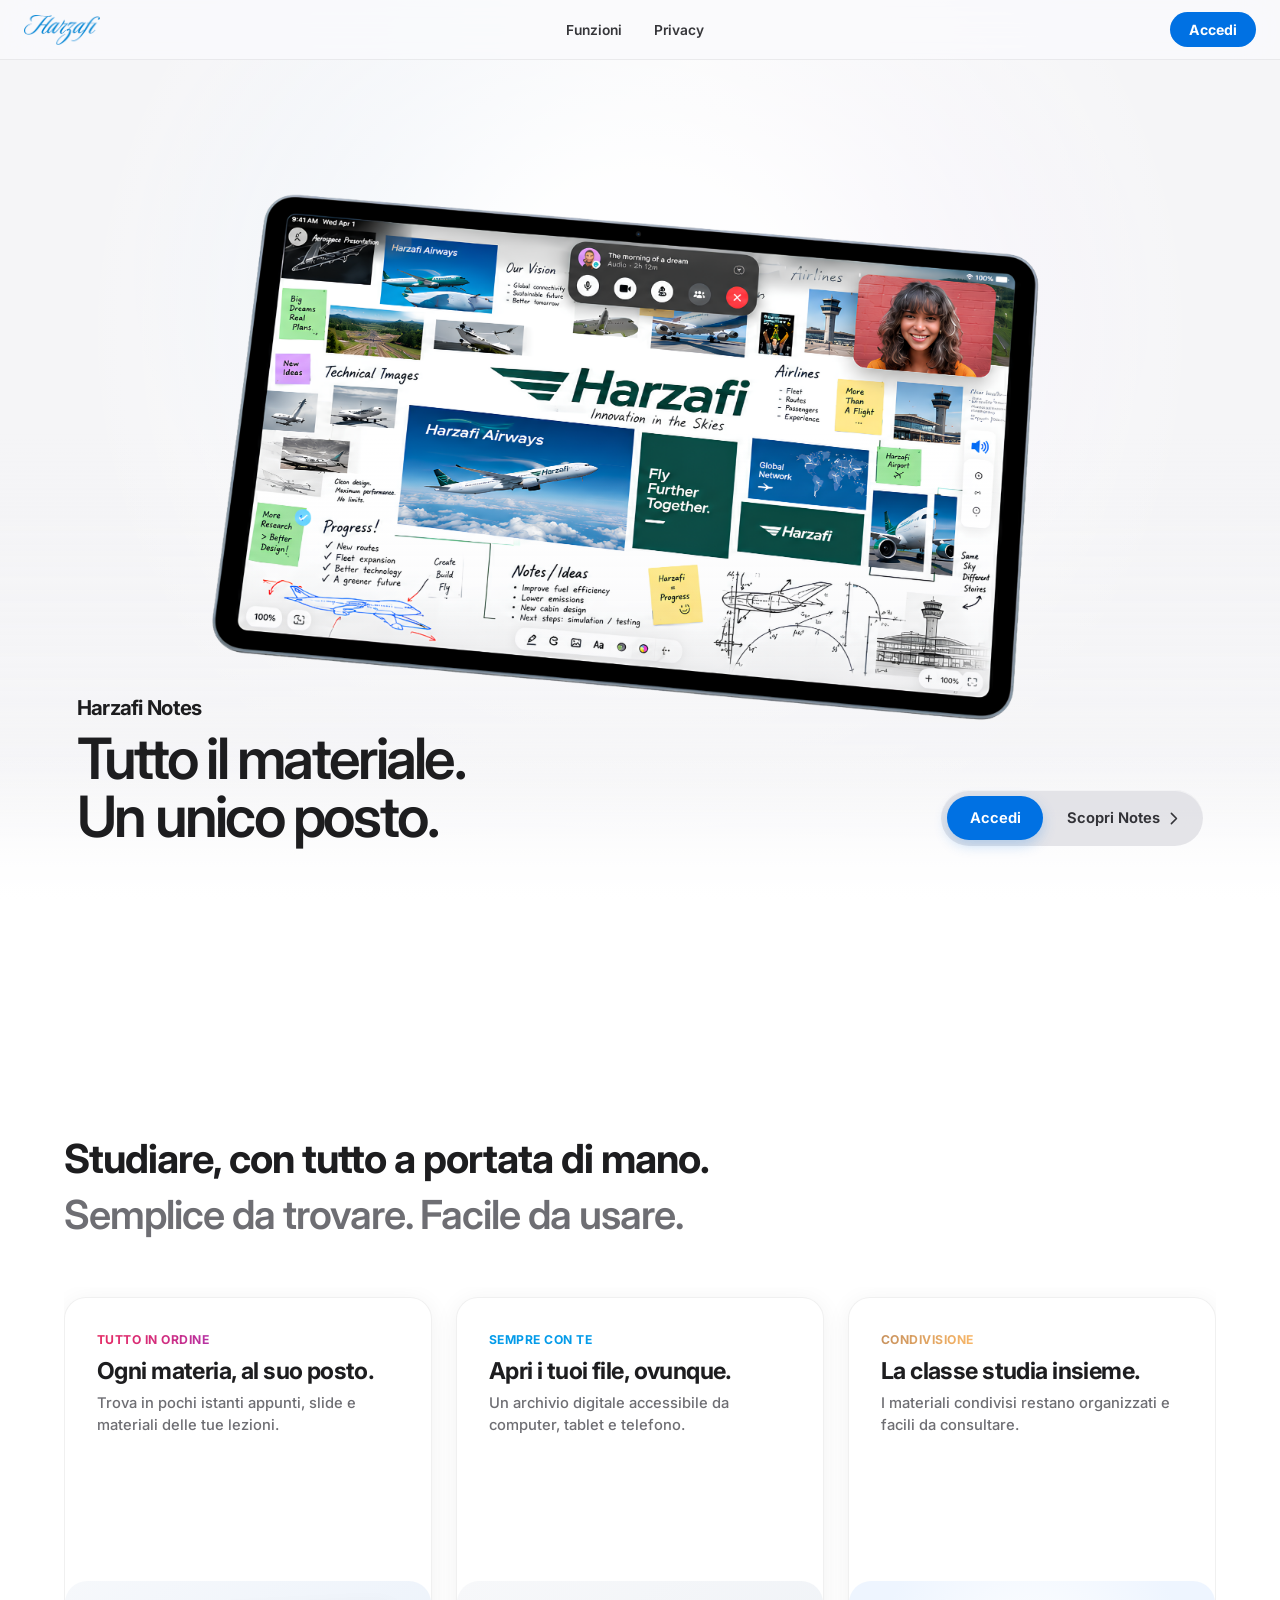
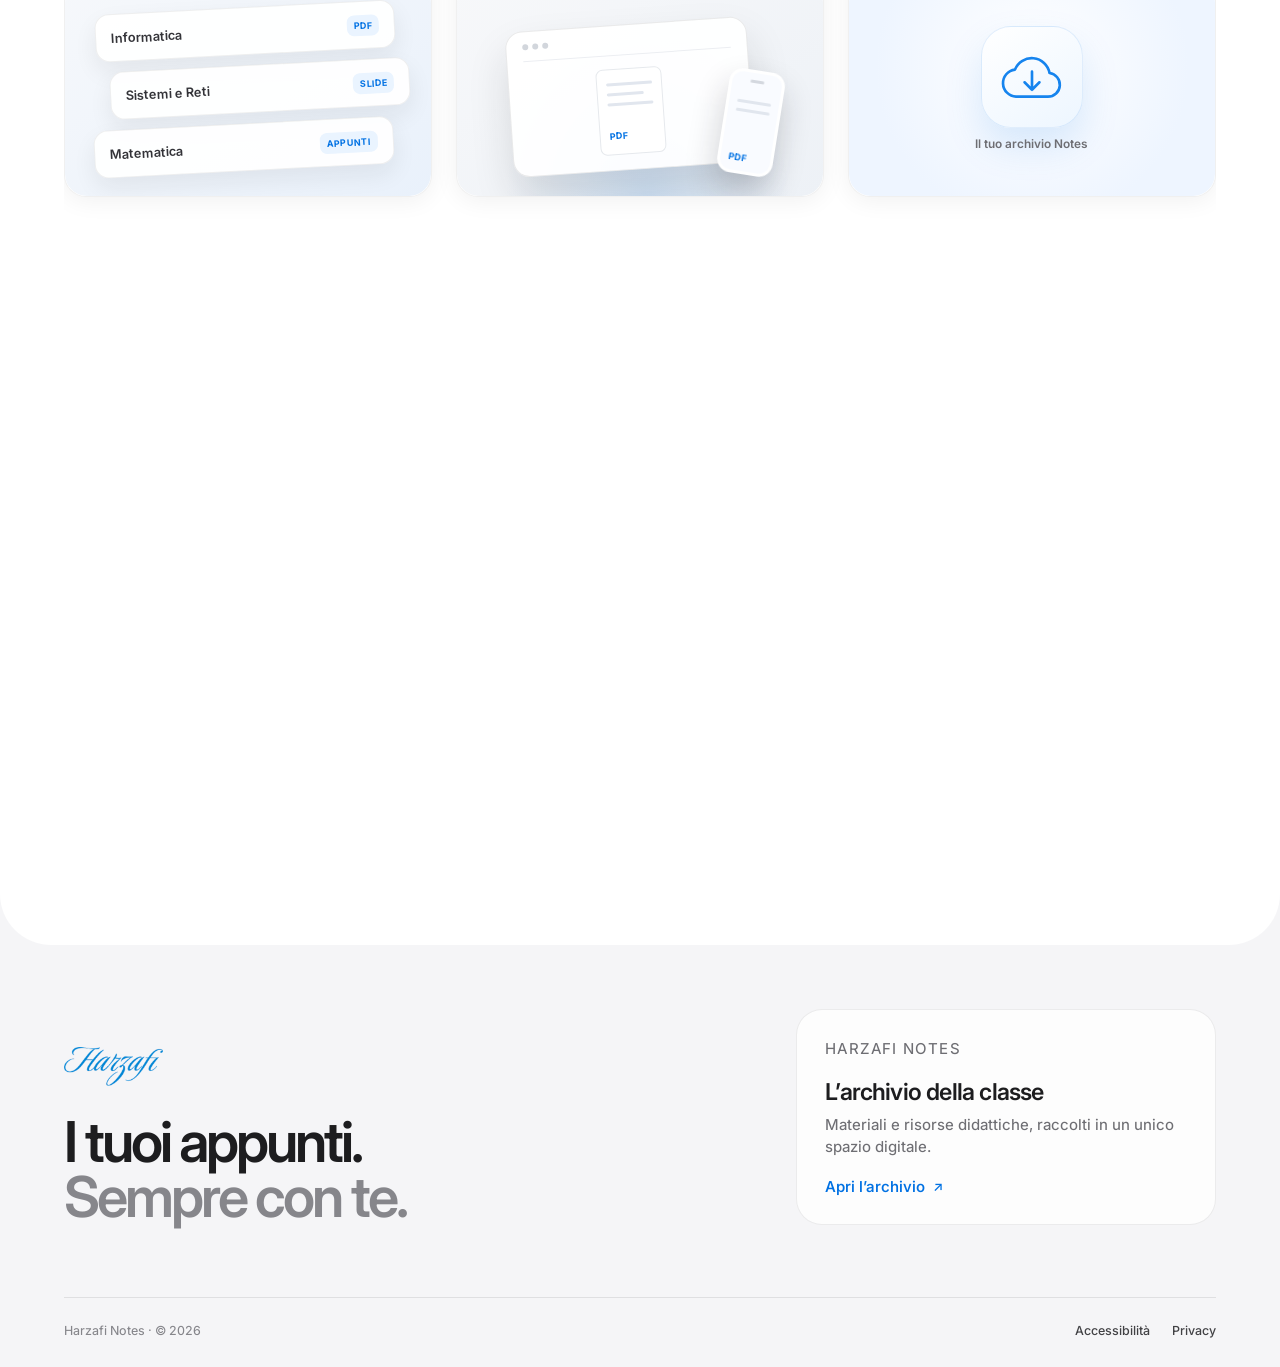
==== index.html @ 2482627b "Center Notes mobile hero copy in viewport" ====
<!doctype html>
<html lang="it" class="home-document">
<head>
    <meta charset="UTF-8">
    <meta name="viewport" content="width=device-width, initial-scale=1, viewport-fit=cover">
    <meta name="description" content="Harzafi Notes: gli appunti della classe, ordinati per materia e sempre a portata di mano.">
    <meta name="theme-color" content="#ffffff">
    <title>Harzafi Notes — Tutto il materiale, in un unico posto</title>
    <link rel="preconnect" href="https://fonts.googleapis.com">
    <link rel="preconnect" href="https://fonts.gstatic.com" crossorigin>
    <link href="https://fonts.googleapis.com/css2?family=Inter:wght@400;500;600;700;800&display=swap" rel="stylesheet">
    <link rel="icon" type="image/png" sizes="32x32" href="IMMAGINI/HARZAFI-LOGO-FOR-APPLE.png">
    <link rel="apple-touch-icon" sizes="180x180" href="IMMAGINI/HARZAFI-LOGO-FOR-APPLE.png">
    <link rel="stylesheet" href="fsl-base.css?v=20260928-notes">
    <link rel="stylesheet" href="modern.css?v=20260928-notes">
    <link rel="stylesheet" href="home-cards.css?v=20260928-notes">
    <link rel="stylesheet" href="notes-theme.css?v=20260930-airways-mobile-title-viewport-center">
    <script defer src="site-motion.js?v=20260928-notes"></script>
</head>
<body class="home-page notes-home-page">
    <div id="landing-view">
        <nav class="navbar-wrapper glass" aria-label="Navigazione principale">
            <a class="nav-logo" href="#inizio" aria-label="Harzafi Notes, inizio">
                <img src="IMMAGINI/LOGO-HARZAFI.png" alt="Harzafi">
            </a>
            <div class="nav-links">
                <a href="#funzioni">Funzioni</a>
                <a href="privacy-account.html">Privacy</a>
            </div>
            <a href="login.html?v=20260928-notes-auth-key" class="btn-premium nav-login">Accedi</a>
        </nav>

        <header class="hero-wrapper notes-hero" id="inizio">
            <div class="hero-mesh" aria-hidden="true"></div>
            <div class="hero-shell">
                <div class="hero-stage notes-hero-stage" aria-hidden="true">
                    <img class="notes-hero-art" src="IMMAGINI/Mockup del tablet Harzafi Airways.png" alt="">
                </div>
                <div class="hero-copy-row">
                    <div class="hero-copy reveal active">
                        <p class="hero-kicker">Harzafi Notes</p>
                        <h1>Tutto il materiale.<span>Un unico posto.</span></h1>
                    </div>
                    <div class="hero-cta-panel reveal active" aria-label="Azioni principali">
                        <a href="login.html?v=20260928-notes-auth-key" class="hero-login">Accedi</a>
                        <a href="#funzioni" class="hero-discover">Scopri Notes <svg viewBox="0 0 20 20" aria-hidden="true"><path d="m7.5 4 6 6-6 6" fill="none" stroke="currentColor" stroke-width="1.8" stroke-linecap="round" stroke-linejoin="round"/></svg></a>
                    </div>
                </div>
            </div>
        </header>

        <section id="funzioni" class="apple-features-section notes-features-section" aria-labelledby="notes-features-title">
            <div class="apple-features-container">
                <div class="apple-features-header">
                    <h2 class="apple-features-title" id="notes-features-title">
                        <span class="apple-title-main">Studiare, con tutto a portata di mano.</span>
                        <span class="apple-title-sub">Semplice da trovare. Facile da usare.</span>
                    </h2>
                </div>
                <div class="apple-features-carousel notes-features-carousel">
                    <div class="apple-features-grid notes-features-grid" role="list" aria-label="Funzionalità di Harzafi Notes">
                        <article class="apple-card feature-card feature-card--progress notes-feature-card" role="listitem">
                            <div class="apple-card-top">
                                <span class="apple-card-eyebrow">TUTTO IN ORDINE</span>
                                <h3 class="apple-card-heading">Ogni materia, al suo posto.</h3>
                                <p class="apple-card-desc">Trova in pochi istanti appunti, slide e materiali delle tue lezioni.</p>
                            </div>
                            <div class="apple-card-media notes-feature-art notes-art-subjects" aria-hidden="true">
                                <div class="subject-stack"><span>Informatica <b>PDF</b></span><span>Sistemi e Reti <b>SLIDE</b></span><span>Matematica <b>APPUNTI</b></span></div>
                            </div>
                        </article>
                        <article class="apple-card feature-card feature-card--privacy notes-feature-card" role="listitem">
                            <div class="apple-card-top">
                                <span class="apple-card-eyebrow">SEMPRE CON TE</span>
                                <h3 class="apple-card-heading">Apri i tuoi file, ovunque.</h3>
                                <p class="apple-card-desc">Un archivio digitale accessibile da computer, tablet e telefono.</p>
                            </div>
                            <div class="apple-card-media notes-feature-art notes-art-device" aria-hidden="true">
                                <div class="device-window"><div class="device-window-bar"><i></i><i></i><i></i></div><div class="device-document"><span></span><span></span><span></span><b>PDF</b></div></div>
                                <div class="device-phone"><i></i><span></span><span></span><b>PDF</b></div>
                            </div>
                        </article>
                        <article class="apple-card feature-card feature-card--events notes-feature-card" role="listitem">
                            <div class="apple-card-top">
                                <span class="apple-card-eyebrow">CONDIVISIONE</span>
                                <h3 class="apple-card-heading">La classe studia insieme.</h3>
                                <p class="apple-card-desc">I materiali condivisi restano organizzati e facili da consultare.</p>
                            </div>
                            <div class="apple-card-media notes-feature-art notes-art-cloud" aria-hidden="true">
                                <div class="cloud-mark"><svg viewBox="0 0 64 64"><path d="M48.5 28.2A17 17 0 0 0 16 25a12.8 12.8 0 0 0 1 25.5h30a11.2 11.2 0 0 0 1.5-22.3Z"/><path d="M32 27v17m-7-7 7 7 7-7"/></svg></div>
                                <span class="cloud-caption">Il tuo archivio Notes</span>
                            </div>
                        </article>
                    </div>
                </div>
                <div class="notes-final-cta reveal">
                    <p class="notes-final-eyebrow">Harzafi Notes</p>
                    <h2>Pronto per la prossima lezione?</h2>
                    <a href="login.html?v=20260928-notes-auth-key" class="btn-premium">Entra nel tuo archivio <span aria-hidden="true">↗</span></a>
                </div>
            </div>
        </section>

        <footer class="harzafi-footer notes-footer" id="footer">
            <div class="harzafi-footer-inner">
                <div class="harzafi-footer-main">
                    <div class="harzafi-footer-brand">
                        <img src="IMMAGINI/LOGO-HARZAFI.png" alt="Harzafi">
                        <h2>I tuoi appunti.<br><span>Sempre con te.</span></h2>
                    </div>
                    <div class="harzafi-footer-profile">
                        <p class="harzafi-footer-eyebrow">Harzafi Notes</p>
                        <h3>L’archivio della classe</h3>
                        <p>Materiali e risorse didattiche, raccolti in un unico spazio digitale.</p>
                        <a href="login.html?v=20260928-notes-auth-key">Apri l’archivio</a>
                    </div>
                </div>
                <div class="harzafi-footer-bottom">
                    <p>Harzafi Notes · © <span id="footer-year"></span></p>
                    <nav class="harzafi-footer-links" aria-label="Informazioni">
                        <a href="accessibilita.html">Accessibilità</a>
                        <a href="privacy-account.html">Privacy</a>
                    </nav>
                </div>
            </div>
        </footer>
    </div>
    <script>
        document.getElementById('footer-year').textContent = new Date().getFullYear();
    </script>
</body>
</html>
---- fsl-base.css ----
:root {
            --primary: #0284c7;
            --primary-hover: #0369a1;
            --primary-light: #e0f2fe;
            --accent: #0ea5e9;
            --bg-body: #ffffff;
            --surface: rgba(255, 255, 255, 0.75);
            --surface-solid: #ffffff;
            --text-dark: #0f172a;
            --text-gray: #475569;
            --text-light: #94a3b8;
            --success: #10b981;
            --danger: #ef4444;
            --warning: #f59e0b;
            --border-color: #e2e8f0;
            --radius-md: 20px;
            --radius-lg: 32px;
            --apple-ease: cubic-bezier(0.32, 0.72, 0, 1);
            --apple-smooth: cubic-bezier(0.25, 1, 0.5, 1);
            --apple-spring: cubic-bezier(0.34, 1.56, 0.64, 1);
        }

        * { margin: 0; padding: 0; box-sizing: border-box; font-family: "Inter", -apple-system, BlinkMacSystemFont, "SF Pro Text", "Segoe UI", sans-serif; -webkit-font-smoothing: antialiased; -webkit-tap-highlight-color: transparent; }
/* ==========================================================================
   ACCESSIBILITÀ (WCAG 2.1 AA) - Gestione del Focus Visibile
   ========================================================================== */

/* Mostra un ring blu spaziato SOLO quando si naviga con la tastiera (TAB) */
:focus-visible {
    outline: 3px solid var(--primary) !important;
    outline-offset: 3px !important;
    border-radius: 8px; /* Si adatta alla maggior parte dei tuoi bottoni arrotondati */
    transition: outline-offset 0.2s ease;
}

/* Nasconde l'outline di default dei browser vecchi se non si usa la tastiera */
:focus:not(:focus-visible) {
    outline: none !important;
}

/* Assicura che i bottoni completamente rotondi abbiano un focus ring rotondo */
.btn-premium:focus-visible,
.btn-gradient:focus-visible,
.btn-secondary:focus-visible,
.close-btn:focus-visible,
.badge-views:focus-visible {
    border-radius: 30px;
}
        input, textarea { -webkit-user-select: auto; user-select: auto; }
        .content-lazy { content-visibility: auto; contain-intrinsic-size: 1000px; }

        html { scroll-behavior: smooth; overflow-x: hidden; width: 100vw; }
        body { background-color: var(--bg-body); color: var(--text-dark); overflow-x: hidden; width: 100%; min-height: 100vh; margin: 0; font-weight: 500; }

        .glass { background: var(--surface); backdrop-filter: saturate(180%) blur(25px); -webkit-backdrop-filter: saturate(180%) blur(25px); box-shadow: 0 8px 32px rgba(2, 132, 199, 0.05); transform: translateZ(0); }
        .reveal { opacity: 0; transform: translate3d(0, 24px, 0); transition: opacity 0.55s ease-out, transform 0.55s ease-out; }
        .reveal.active { opacity: 1; transform: translate3d(0, 0, 0); }

        h1, h2, h3 { letter-spacing: -0.04em; font-weight: 800; }
        p { line-height: 1.6; color: var(--text-gray); font-size: 1.05rem; }

        .btn-premium { background: var(--primary-light); color: var(--primary); border: none; padding: 12px 24px; border-radius: 30px; font-size: 0.95rem; font-weight: 700; cursor: pointer; transition: transform 0.4s var(--apple-ease), background 0.4s, color 0.4s, box-shadow 0.4s; display: inline-flex; align-items: center; justify-content: center; gap: 8px; }
        .btn-premium:active { transform: scale(0.95); transition: all 0.1s; }

        .btn-gradient { background: var(--primary); color: white; border: none; padding: 0 36px; height: 52px; border-radius: 30px; font-size: 1.1rem; font-weight: 800; cursor: pointer; transition: transform 0.4s var(--apple-ease), background 0.4s, box-shadow 0.4s; box-shadow: 0 8px 24px rgba(2, 132, 199, 0.25); width: 100%; position: relative; overflow: hidden; text-transform: uppercase; letter-spacing: 0.5px; display: flex; justify-content: center; align-items: center; }
        .btn-gradient:active { transform: translateY(0) scale(0.98); box-shadow: 0 4px 12px rgba(2, 132, 199, 0.2); transition: all 0.1s;}
        .btn-gradient:disabled { background: var(--text-light); cursor: not-allowed; box-shadow: none; transform: none; }

        .btn-secondary { background: rgba(255,255,255,0.5); color: var(--text-dark); border: 1px solid var(--border-color); padding: 15px 30px; border-radius: 30px; font-size: 1.05rem; font-weight: 700; cursor: pointer; transition: transform 0.4s var(--apple-ease), background 0.4s, border-color 0.4s, color 0.4s, box-shadow 0.4s; text-decoration: none; display: inline-flex; }
        .btn-secondary:active { transform: scale(0.98); transition: all 0.1s;}
        .btn-text { background: transparent; border: none; font-weight: 800; color: var(--text-light); cursor: pointer; font-size: 0.95rem; transition: color 0.3s var(--apple-ease); width: 100%; margin-top: 15px; }

        .navbar-wrapper { position: fixed; top: 20px; left: 50%; transform: translateX(-50%) translateZ(0); width: calc(100% - 40px); max-width: 1200px; z-index: 1000; border-radius: 100px; padding: 12px 24px; display: flex; justify-content: space-between; align-items: center; border: 1px solid rgba(255, 255, 255, 0.8); background: var(--surface); transition: top 0.4s var(--apple-ease), width 0.4s var(--apple-ease), max-width 0.4s var(--apple-ease), border-radius 0.4s var(--apple-ease), background 0.4s var(--apple-ease), padding 0.4s var(--apple-ease), border-color 0.4s var(--apple-ease), box-shadow 0.4s var(--apple-ease); }
        .navbar-wrapper.scrolled { top: 0; width: 100%; max-width: 2560px; border-radius: 0; padding: 15px 5vw; background: rgba(255, 255, 255, 0.85); backdrop-filter: saturate(200%) blur(40px); -webkit-backdrop-filter: saturate(200%) blur(40px); border: 1px solid transparent; border-bottom-color: rgba(0, 0, 0, 0.08); box-shadow: 0 10px 40px rgba(0, 0, 0, 0.05); }
        .nav-logo {
            cursor: pointer;
            background: transparent;
            border: none;
            padding: 0;
            margin: 0;
            appearance: none;
            -webkit-appearance: none;
            -moz-appearance: none;
            display: inline-flex;
            align-items: center;
            justify-content: center;
        }
        .nav-logo:focus { outline: 2px solid var(--primary); outline-offset: 2px; }
        .nav-logo img { height: 36px; filter: drop-shadow(0 2px 4px rgba(0,0,0,0.05)); transition: transform 0.3s var(--apple-ease); }
        .nav-links { display: flex; gap: 35px; }
        .nav-links a { text-decoration: none; color: var(--text-dark); font-weight: 700; font-size: 0.95rem; transition: color 0.3s, transform 0.3s var(--apple-ease);}

        .hero-wrapper { position: relative; width: 100%; min-height: 100vh; display: flex; align-items: center; padding-top: 80px; overflow: hidden; background: #ffffff; }
        .hero-mesh { position: absolute; top: 0; left: 0; width: 100%; height: 100%; background: radial-gradient(ellipse at 20% 30%, rgba(14, 165, 233, 0.15) 0%, transparent 40%), radial-gradient(ellipse at 80% 60%, rgba(2, 132, 199, 0.12) 0%, transparent 45%); z-index: 0; filter: blur(30px); pointer-events: none; -webkit-mask-image: linear-gradient(to bottom, black 40%, transparent 90%); transform: translateZ(0); }
        .hero-container { position: relative; z-index: 1; width: 100%; max-width: 1300px; margin: 0 auto; padding: 0 5%; display: flex; align-items: center; justify-content: space-between; gap: 60px; }
        .hero-text-col { flex: 1; max-width: 580px; text-align: left; }
        .hero-text-col h1 { font-size: clamp(3rem, 5.5vw, 4.8rem); line-height: 1.05; margin-bottom: 24px; color: var(--text-dark); letter-spacing: -2px; }

        .animated-gradient-text {
            background: linear-gradient(to right, #4ade80, #06b6d4, #4ade80);
            background-size: 200% auto;
            -webkit-background-clip: text;
            -webkit-text-fill-color: transparent;
            background-position: center;
        }

        .hero-text-col p { font-size: 1.25rem; font-weight: 500; color: var(--text-gray); margin-bottom: 40px; line-height: 1.6; }
        .hero-actions { display: flex; align-items: center; gap: 20px; flex-wrap: wrap; }
        .hero-visual-col { flex: 1.2; display: flex; justify-content: flex-end; align-items: center; }
        .hero-main-img { width: 100%; max-width: 650px; height: auto; filter: drop-shadow(0 25px 45px rgba(2, 132, 199, 0.15)); transition: transform 0.6s var(--apple-spring); }

        .partners { padding: 60px 5% 40px; margin-top: -20px; position: relative; z-index: 5; background: #ffffff; }
        .partners-title {
            margin-bottom: 50px;
            color: #6e6e73;
            font-family: "Inter", -apple-system, BlinkMacSystemFont, "Segoe UI", sans-serif;
            font-size: clamp(2.5rem, 5vw, 4rem);
            font-weight: 800;
            line-height: 1.05;
            letter-spacing: -0.045em;
            text-align: center;
        }
        .partners-inner { display: flex; justify-content: center; align-items: center; gap: 80px; flex-wrap: wrap; max-width: 1100px; margin: 0 auto; }
        .partners-inner a { display: inline-block; transition: transform 0.4s var(--apple-spring); }
        .partners img { height: 45px; object-fit: contain; filter: opacity(0.85); transition: transform 0.28s ease-out, filter 0.28s ease-out; }

        /* ============================================================
           SEZIONE FUNZIONALITÀ FSL (BOX HARZAFI)
           ============================================================ */
        .apple-features-section {
            max-width: 1360px;
            margin: 120px auto 90px;
            padding: 0 5%;
            scroll-margin-top: 100px;
            background: #ffffff;
        }

        .apple-features-container {
            width: 100%;
        }

        .apple-features-header {
            margin-bottom: 48px;
        }

        .apple-features-title {
            font-size: clamp(2.5rem, 5vw, 4rem);
            line-height: 1.05;
            letter-spacing: -0.045em;
            margin: 0 0 18px;
            display: flex;
            flex-wrap: wrap;
            align-items: baseline;
            gap: 12px;
        }

        .apple-features-carousel {
            position: relative;
        }

        .apple-features-carousel::before,
        .apple-features-carousel::after {
            content: "";
            position: absolute;
            top: 4px;
            bottom: 20px;
            z-index: 5;
            width: 92px;
            opacity: 0;
            pointer-events: none;
            background: rgba(255, 255, 255, 0.54);
            backdrop-filter: blur(5px);
            -webkit-backdrop-filter: blur(5px);
            transition: opacity 0.22s ease-out;
        }

        .apple-features-carousel::before {
            left: 0;
            -webkit-mask-image: linear-gradient(90deg, #000 0%, rgba(0, 0, 0, 0.78) 38%, transparent 100%);
            mask-image: linear-gradient(90deg, #000 0%, rgba(0, 0, 0, 0.78) 38%, transparent 100%);
        }

        .apple-features-carousel::after {
            right: 0;
            -webkit-mask-image: linear-gradient(270deg, #000 0%, rgba(0, 0, 0, 0.78) 38%, transparent 100%);
            mask-image: linear-gradient(270deg, #000 0%, rgba(0, 0, 0, 0.78) 38%, transparent 100%);
        }

        .apple-features-carousel.can-scroll-left::before,
        .apple-features-carousel.can-scroll-right::after {
            opacity: 1;
        }

        .apple-features-grid {
            display: grid;
            grid-template-columns: none;
            grid-auto-flow: column;
            grid-auto-columns: 480px;
            gap: 28px;
            overflow-x: auto;
            overflow-y: hidden;
            padding: 4px 0 20px;
            scroll-snap-type: none;
            overscroll-behavior-inline: contain;
            scrollbar-width: none;
        }

        .apple-features-grid::-webkit-scrollbar {
            display: none;
        }

        .apple-features-dots {
            display: flex;
            justify-content: center;
            align-items: center;
            gap: 10px;
            min-height: 18px;
            margin-top: 4px;
        }

        .apple-feature-dot {
            width: 8px;
            height: 8px;
            padding: 0;
            border: 0;
            border-radius: 50%;
            background: #c7c7cc;
            cursor: pointer;
            transition: background-color 0.2s ease-out, transform 0.2s ease-out;
        }

        .apple-feature-dot:hover {
            background: #8e8e93;
        }

        .apple-feature-dot.active {
            background: #1d1d1f;
            transform: scale(1.18);
        }

        .apple-feature-dot:focus-visible {
            outline: 3px solid rgba(0, 113, 227, 0.28);
            outline-offset: 3px;
        }

        .apple-feature-controls {
            display: none;
        }

        .mobile-carousel-arrow {
            width: 52px;
            height: 52px;
            border: 0;
            border-radius: 50%;
            background: rgba(224, 224, 229, 0.9);
            color: #6e6e73;
            align-items: center;
            justify-content: center;
            cursor: pointer;
            box-shadow: 0 4px 14px rgba(0, 0, 0, 0.08);
            backdrop-filter: blur(12px);
            -webkit-backdrop-filter: blur(12px);
        }

        .mobile-carousel-arrow svg {
            width: 24px;
            height: 24px;
        }

        .apple-feat-card {
            width: 480px;
            height: 500px;
            min-height: 500px;
            background: #f5f5f7;
            border-radius: 32px;
            padding: 46px 44px 40px;
            box-shadow: none;
            border: 1px solid transparent;
            display: flex;
            flex-direction: column;
            justify-content: space-between;
            position: relative;
            overflow: hidden;
            transition: transform 0.28s ease-out, box-shadow 0.28s ease-out;
            transform: translateZ(0);
            cursor: default;
            scroll-snap-align: start;
        }

        .apple-feat-card:hover {
            transform: translate3d(0, -3px, 0);
            box-shadow: 0 18px 45px rgba(0, 0, 0, 0.08);
        }

        .apple-feat-card.monitor-card {
            grid-column: auto;
            min-height: 500px;
            background: #f5f5f7;
        }

        .apple-feat-card.safety-card {
            grid-column: auto;
            min-height: 500px;
            background: #f5f5f7;
        }

        .apple-feat-card.events-card {
            grid-column: auto;
            min-height: 500px;
            background: #f5f5f7;
        }

        .apple-feat-card.id-card {
            grid-column: auto;
            min-height: 500px;
            background: #f5f5f7;
            border: 1px solid transparent;
            color: #1d1d1f;
            box-shadow: none;
        }

        .apple-feat-card.id-card:hover {
            box-shadow: 0 18px 45px rgba(0, 0, 0, 0.08);
        }

        .apple-feat-content {
            position: relative;
            z-index: 2;
        }

        .apple-feat-tag {
            display: inline-block;
            font-size: 0.78rem;
            font-weight: 800;
            text-transform: uppercase;
            letter-spacing: 0.06em;
            color: var(--primary);
            margin-bottom: 16px;
        }

        .apple-feat-tag.accent {
            color: var(--primary);
        }

        .apple-feat-h3 {
            font-size: clamp(1.9rem, 3vw, 2.6rem);
            font-weight: 800;
            line-height: 1.08;
            letter-spacing: -0.045em;
            color: #1d1d1f;
            margin: 0 0 16px;
        }

        .apple-feat-p {
            font-size: 1.05rem;
            font-weight: 500;
            line-height: 1.55;
            color: #6e6e73;
            margin: 0;
            max-width: 470px;
        }

        /* VISUALS INTERNI */
        .apple-feat-visual {
            position: relative;
            margin-top: 38px;
            width: 100%;
        }

        .monitor-visual {
            background: #ffffff;
            border-radius: 22px;
            padding: 26px 28px;
            box-shadow: 0 12px 35px rgba(0, 0, 0, 0.06);
        }

        .chart-progress-bar {
            width: 100%;
            height: 10px;
            background: rgba(0, 0, 0, 0.08);
            border-radius: 999px;
            overflow: hidden;
            margin-bottom: 14px;
        }

        .chart-progress-fill {
            height: 100%;
            background: linear-gradient(90deg, #0071e3, #42a5f5);
            border-radius: 999px;
            transition: width 1.2s cubic-bezier(0.2, 0.8, 0.2, 1);
        }

        .chart-metrics-row {
            display: flex;
            justify-content: space-between;
            align-items: center;
        }

        .chart-metric {
            display: flex;
            flex-direction: column;
        }

        .metric-num {
            font-size: 1.35rem;
            font-weight: 800;
            color: #1d1d1f;
            letter-spacing: -0.02em;
        }

        .metric-lbl {
            font-size: 0.8rem;
            color: #6e6e73;
            font-weight: 600;
        }

        .chart-badge {
            font-size: 0.82rem;
            font-weight: 700;
            color: #0071e3;
            background: rgba(0, 113, 227, 0.1);
            padding: 6px 14px;
            border-radius: 999px;
        }

        .icon-badge-visual {
            display: flex;
            justify-content: flex-end;
        }

        .apple-feat-icon-bubble {
            width: 104px;
            height: 104px;
            border-radius: 30px;
            display: flex;
            align-items: center;
            justify-content: center;
            transition: transform 0.25s ease-out;
        }

        .apple-feat-card:hover .apple-feat-icon-bubble {
            transform: scale(1.04);
        }

        .apple-feat-icon-bubble.green {
            background: #e8f7ee;
            color: #34c759;
        }

        .privacy-logo-visual {
            display: block;
            width: 118px;
            height: auto;
            object-fit: contain;
            filter: drop-shadow(0 12px 18px rgba(0, 113, 227, 0.16));
            transition: transform 0.25s ease-out;
        }

        .safety-card:hover .privacy-logo-visual {
            transform: scale(1.04);
        }

        .school-visual-image {
            display: block;
            width: min(100%, 430px);
            height: auto;
            max-height: 255px;
            object-fit: contain;
            filter: drop-shadow(0 14px 22px rgba(0, 0, 0, 0.12));
            transition: transform 0.25s ease-out;
            transform-origin: center bottom;
        }

        .events-card .icon-badge-visual {
            width: auto;
            justify-content: center;
            align-items: flex-end;
            margin: auto -36px -40px;
            padding-top: 26px;
        }

        .events-card:hover .school-visual-image {
            transform: scale(1.02);
        }

        .apple-feat-icon-bubble svg {
            width: 52px;
            height: 52px;
        }

        /* Harzafi Card */
        .nfc-visual {
            display: flex;
            width: auto;
            justify-content: center;
            align-items: flex-end;
            margin-top: auto;
            margin-right: -10px;
            margin-bottom: -40px;
            margin-left: -10px;
            padding-top: 22px;
        }

        .harzafi-card-image {
            display: block;
            width: auto;
            max-width: 100%;
            height: 300px;
            max-height: 300px;
            object-fit: contain;
            object-position: center bottom;
            filter: drop-shadow(0 16px 22px rgba(0, 0, 0, 0.16));
            transform: none;
            transform-origin: center bottom;
            transition: transform 0.35s ease-out, filter 0.35s ease-out;
        }

        .id-card:hover .harzafi-card-image {
            filter: drop-shadow(0 19px 24px rgba(0, 0, 0, 0.2));
            transform: scale(1.015);
        }

        /* ============================================================
           SEZIONE RIQUADRI HARZAFI (Serve aiuto?)
           ============================================================ */
        .apple-showcase-section {
            max-width: 1360px;
            margin: 90px auto 120px;
            padding: 0 5%;
            scroll-margin-top: 100px;
            background: #ffffff;
        }

        .apple-showcase-container {
            width: 100%;
            position: relative;
        }

        .apple-showcase-header {
            display: flex;
            justify-content: space-between;
            align-items: flex-end;
            margin-bottom: 32px;
            gap: 20px;
            flex-wrap: wrap;
        }

        .apple-showcase-title {
            font-size: clamp(1.85rem, 3.5vw, 2.5rem);
            line-height: 1.2;
            letter-spacing: -0.025em;
            margin: 0;
            display: flex;
            flex-wrap: wrap;
            align-items: baseline;
            gap: 8px;
        }

        .apple-title-main {
            color: #1d1d1f;
            font-weight: 700;
        }

        .apple-title-sub {
            color: #6e6e73;
            font-weight: 600;
        }

        .apple-carousel-controls {
            display: none;
            gap: 12px;
            align-items: center;
        }

        .apple-nav-arrow {
            width: 44px;
            height: 44px;
            border-radius: 50%;
            background: #f5f5f7;
            border: 1px solid rgba(0, 0, 0, 0.04);
            color: #1d1d1f;
            display: flex;
            align-items: center;
            justify-content: center;
            cursor: pointer;
            transition: transform 0.25s ease-out, background-color 0.25s ease-out, opacity 0.25s ease-out;
            padding: 0;
        }

        .apple-nav-arrow svg {
            width: 20px;
            height: 20px;
        }

        .apple-nav-arrow:hover:not(:disabled) {
            background: #e8e8ed;
            transform: scale(1.06);
        }

        .apple-nav-arrow:active:not(:disabled) {
            transform: scale(0.95);
        }

        .apple-nav-arrow:disabled {
            opacity: 0.35;
            cursor: not-allowed;
            background: #f5f5f7;
        }

        /* CAROUSEL CONTENITORE RIQUADRI */
        .apple-cards-carousel-shell {
            position: relative;
        }

        .apple-cards-carousel {
            display: flex;
            gap: 24px;
            overflow-x: auto;
            scroll-snap-type: x mandatory;
            scroll-behavior: smooth;
            padding: 10px 4px 30px;
            margin: 0 -4px;
            -webkit-overflow-scrolling: touch;
            scrollbar-width: none;
        }

        .apple-cards-carousel::-webkit-scrollbar {
            display: none;
        }

        @media (min-width: 901px) {
            .apple-cards-carousel {
                display: grid;
                grid-template-columns: repeat(3, minmax(0, 1fr));
                overflow: visible;
                scroll-snap-type: none;
                scroll-behavior: auto;
                margin: 0;
                padding: 10px 0 30px;
                touch-action: pan-y;
            }

            .apple-cards-carousel .apple-card {
                width: 100%;
                max-width: none;
                min-width: 0;
            }
        }

        /* SINGOLO RIQUADRO HARZAFI */
        .apple-card {
            flex: 0 0 380px;
            width: 380px;
            height: 500px;
            background: #ffffff;
            border-radius: 22px;
            box-shadow: 0 4px 24px rgba(0, 0, 0, 0.06);
            border: 1px solid rgba(0, 0, 0, 0.06);
            overflow: hidden;
            display: flex;
            flex-direction: column;
            justify-content: space-between;
            scroll-snap-align: start;
            position: relative;
            transition: transform 0.28s ease-out, box-shadow 0.28s ease-out, border-color 0.28s ease-out;
            transform: translateZ(0);
            cursor: default;
        }

        .apple-card:hover {
            transform: translate3d(0, -4px, 0);
            box-shadow: 0 14px 32px rgba(0, 0, 0, 0.09);
            border-color: rgba(0, 0, 0, 0.09);
        }

        .apple-card-top {
            padding: 34px 32px 0;
            z-index: 3;
            position: relative;
        }

        .apple-card-eyebrow {
            display: block;
            font-size: 0.76rem;
            font-weight: 700;
            text-transform: uppercase;
            letter-spacing: 0.04em;
            color: #6e6e73;
            margin-bottom: 10px;
        }

        .apple-card-heading {
            font-size: 1.45rem;
            font-weight: 700;
            line-height: 1.22;
            letter-spacing: -0.025em;
            color: #1d1d1f;
            margin: 0;
        }

        .apple-card-desc {
            font-size: 0.92rem;
            font-weight: 500;
            line-height: 1.45;
            color: #6e6e73;
            margin: 8px 0 0;
        }

        /* MEDIA SPECIFICA PER I RIQUADRI */
        .apple-card-media {
            width: 100%;
            overflow: hidden;
            margin-top: auto;
            position: relative;
        }

        /* Riquadro 1: Specialist con persona */
        .specialist-media {
            height: 310px;
            display: flex;
            align-items: flex-end;
            justify-content: center;
            background: transparent;
            overflow: hidden;
            position: relative;
        }

        .apple-person-photo {
            width: 90%;
            height: 125%;
            object-fit: cover;
            object-position: center 0%;
            transition: transform 0.3s ease-out;
            display: block;
        }

        .apple-card.specialist-card:hover .apple-person-photo {
            transform: scale(1.02);
        }

        /* Riquadri 2 & 3: fotografie di guide e assistenza */
        .photo-media {
            height: 280px;
            background: linear-gradient(145deg, #f8fbff 0%, #eaf7ff 100%);
            padding: 22px;
            display: flex;
            align-items: center;
            justify-content: center;
        }

        .apple-store-photo {
            width: 100%;
            height: 100%;
            object-fit: cover;
            object-position: center;
            display: block;
            transition: transform 0.35s ease-out;
        }

        .apple-card.photo-card:hover .apple-store-photo {
            transform: scale(1.025);
        }

        .guide-photo-media {
            padding: 16px;
            background: #ffffff;
        }

        .harzafi-guide-photo {
            width: 100%;
            height: 100%;
            object-fit: contain;
            object-position: center;
            display: block;
            transition: transform 0.3s ease-out;
        }

        .apple-card.photo-card:hover .harzafi-guide-photo {
            transform: scale(1.02);
        }

        /* Riquadro 3: Configurazione accesso */
        .setup-media {
            height: 275px;
            display: flex;
            align-items: center;
            justify-content: center;
            padding: 15px 20px 25px;
            background: #fbfbfd;
        }

        .apple-setup-graphics {
            position: relative;
            width: 100%;
            height: 100%;
            display: grid;
            grid-template-columns: repeat(4, 1fr);
            grid-template-rows: repeat(2, 1fr);
            gap: 12px;
            align-items: center;
            justify-items: center;
        }

        .setup-icon-item {
            display: flex;
            align-items: center;
            justify-content: center;
            transition: transform 0.25s ease-out;
        }

        .setup-icon-item.icon-cloud { grid-column: 1; grid-row: 1; width: 68px; height: 50px; }
        .setup-icon-item.icon-touchid { grid-column: 2; grid-row: 1; width: 60px; height: 60px; }
        .setup-icon-item.icon-battery { grid-column: 3; grid-row: 1; width: 64px; height: 38px; }
        .setup-icon-item.icon-power { grid-column: 4; grid-row: 1; width: 44px; height: 44px; }
        .setup-icon-item.icon-phone { grid-column: 1 / span 2; grid-row: 2; width: 64px; height: 74px; }
        .setup-icon-item.icon-macbook { grid-column: 3 / span 2; grid-row: 2; width: 110px; height: 74px; }
        .setup-icon-item.icon-cable { display: none; }

        .apple-card.setup-card:hover .setup-icon-item {
            transform: scale(1.05);
        }

        /* Compatibilità legacy bento */
        .bento-section { max-width: 1200px; margin: 100px auto; padding: 0 5%; scroll-margin-top: 120px; background: #ffffff;}
        .bento-section h2 { text-align: center; font-size: clamp(2.2rem, 5vw, 3.2rem); margin-bottom: 60px; color: var(--text-dark);}
        .bento-grid { display: grid; grid-template-columns: repeat(3, 1fr); gap: 24px; }
        .bento-card { background: var(--surface-solid); border-radius: var(--radius-lg); padding: 40px; box-shadow: 0 10px 30px rgba(2, 132, 199, 0.04); border: 1px solid rgba(2, 132, 199, 0.05); transition: transform 0.28s ease-out, box-shadow 0.28s ease-out, border-color 0.28s ease-out; }
        .bento-card.large { grid-column: span 2; background: linear-gradient(135deg, var(--text-dark), #1e293b); color: white; border: none; box-shadow: 0 20px 40px rgba(15, 23, 42, 0.2);}
        .bento-icon { width: 64px; height: 64px; border-radius: 50%; background: var(--primary-light); display: flex; align-items: center; justify-content: center; margin-bottom: 24px; color: var(--primary); transition: transform 0.5s var(--apple-spring); }
        .bento-card h3 { font-size: 1.8rem; margin-bottom: 12px; }
        .bento-card p { color: var(--text-gray); font-weight: 500; }
        .bento-card.large p { color: #94a3b8; font-weight: 500; }

        .modal-overlay { position: fixed; inset: 0; background: rgba(15, 23, 42, 0.6); backdrop-filter: blur(20px) saturate(180%); -webkit-backdrop-filter: blur(20px) saturate(180%); z-index: 99999; display: flex; align-items: center; justify-content: center; opacity: 0; pointer-events: none; transition: opacity 0.4s var(--apple-ease); padding: 20px; transform: translateZ(0); }
        .modal-overlay.active { opacity: 1; pointer-events: auto; }
        .modal-content { background: #ffffff; width: 100%; max-width: 620px; border-radius: 32px; padding: 35px 50px 30px; box-shadow: 0 25px 60px rgba(0, 0, 0, 0.15), 0 0 0 1px rgba(0, 0, 0, 0.05); transform: scale(0.95) translateY(20px); transition: transform 0.5s var(--apple-smooth); position: relative; max-height: 95vh; overflow-y: auto; overflow-x: hidden; }
        .modal-overlay.active .modal-content { transform: scale(1) translateY(0); }
        .modal-content::-webkit-scrollbar { width: 0; }

        .modal-overlay.bottom-sheet { align-items: flex-end; padding: 0; }
        .modal-overlay.bottom-sheet .modal-content { border-radius: 36px 36px 0 0; padding: 0; max-width: 500px; width: 100%; margin: 0 auto; transform: translateY(100%); border-bottom: none; max-height: 92vh; box-shadow: 0 -15px 40px rgba(0,0,0,0.15); transition: transform 0.4s var(--apple-smooth); display: block; overflow: hidden; overflow-y: auto; overflow-x: hidden; -webkit-overflow-scrolling: touch; -webkit-mask-image: -webkit-radial-gradient(white, black); }
        .modal-overlay.bottom-sheet.active .modal-content { transform: translateY(0); }
        .bottom-sheet-body { padding: 25px 25px calc(30px + env(safe-area-inset-bottom, 0px)); width: 100%; }

        .close-btn { position: absolute; top: 15px; right: 15px; width: 36px; height: 36px; border-radius: 50%; background: rgba(0,0,0,0.06); border: none; font-size: 20px; cursor: pointer; color: var(--text-dark); display: flex; align-items: center; justify-content: center; transition: transform 0.3s var(--apple-ease); z-index: 100; backdrop-filter: blur(10px); -webkit-backdrop-filter: blur(10px); }
        .close-btn:active { transform: scale(0.9); }

        .modal-logo-wrapper { display: flex; justify-content: center; margin-bottom: 12px; }
        .modal-logo-wrapper img { height: 40px; object-fit: contain; filter: drop-shadow(0 4px 10px rgba(2, 132, 199, 0.12)); }
        .auth-title { text-align: center; font-size: 1.7rem; margin-bottom: 15px; color: var(--text-dark); font-weight: 900; letter-spacing: -0.5px; }

        .segmented-control { display: flex; background: #f5f5f7; border-radius: 14px; padding: 4px; margin-bottom: 15px; position: relative; }
        .seg-btn { flex: 1; padding: 10px 0; border: none; background: transparent; font-size: 0.95rem; font-weight: 700; color: var(--text-gray); cursor: pointer; z-index: 2; position: relative; transition: color 0.4s var(--apple-ease); border-radius: 10px; }
        .seg-btn.active { color: var(--text-dark); }
        .seg-slider { position: absolute; top: 4px; bottom: 4px; left: 4px; width: calc(50% - 4px); background: #ffffff; border-radius: 10px; box-shadow: 0 2px 6px rgba(0,0,0,0.06); transition: transform 0.4s var(--apple-ease); z-index: 1; }

        .login-rules-banner { background: #f0f9ff; color: var(--primary); border: 1px solid #bae6fd; padding: 10px 16px; text-align: center; border-radius: 14px; font-weight: 700; margin-bottom: 15px; font-size: 0.85rem; cursor: pointer; transition: transform 0.3s var(--apple-ease), background 0.3s, border-color 0.3s, box-shadow 0.3s; display: flex; justify-content: center; align-items: center; gap: 8px; white-space: nowrap; overflow: hidden; text-overflow: ellipsis; }

        .input-group { margin-bottom: 15px; position: relative; }
        .input-label { font-size: 0.8rem; font-weight: 800; color: var(--text-gray); margin-bottom: 6px; display: flex; justify-content: space-between; text-transform: uppercase; letter-spacing: 0.5px; }

        .apple-input { width: 100%; height: 52px; padding: 0 20px; background: #f5f5f7; border: 1px solid transparent; border-radius: 16px; font-size: 1.05rem; font-weight: 600; color: var(--text-dark); transition: background-color 0.25s ease-out, border-color 0.25s ease-out, box-shadow 0.25s ease-out, color 0.25s ease-out; box-sizing: border-box; }
        .apple-input:focus { border-color: var(--primary); background: #ffffff; box-shadow: 0 0 0 4px rgba(2, 132, 199, 0.15); }
        .apple-input::placeholder { color: #a1a1aa; font-weight: 500; font-family: "Inter", -apple-system, BlinkMacSystemFont, "SF Pro Text", "Segoe UI", sans-serif; letter-spacing: normal;}
        #password-input { font-family: Verdana, sans-serif; letter-spacing: 2px; }

        .custom-select { position: relative; width: 100%; }
        .custom-select-trigger { display: flex; justify-content: space-between; align-items: center; width: 100%; height: 52px; padding: 0 20px; background: #f5f5f7; border: 1px solid transparent; border-radius: 16px; font-size: 1.05rem; font-weight: 600; cursor: pointer; transition: background-color 0.25s ease-out, border-color 0.25s ease-out, box-shadow 0.25s ease-out, color 0.25s ease-out; box-sizing: border-box; }
        .custom-select-trigger span { color: #a1a1aa; white-space: nowrap; overflow: hidden; text-overflow: ellipsis; }
        .custom-select-trigger.selected span { color: var(--text-dark); font-weight: 700; }
        .custom-select.open .custom-select-trigger { border-color: var(--primary); background: #fff; box-shadow: 0 0 0 4px rgba(2, 132, 199, 0.15); }

        .custom-options { position: absolute; top: calc(100% + 8px); left: 0; width: 100%; background: rgba(255,255,255,0.95); backdrop-filter: blur(20px); border-radius: 16px; box-shadow: 0 10px 40px rgba(0,0,0,0.1); border: 1px solid #e2e8f0; max-height: 220px; overflow-y: auto; overflow-x: hidden; z-index: 999; opacity: 0; visibility: hidden; transform: translateY(-10px) scale(0.98); transition: opacity 0.3s, transform 0.3s var(--apple-ease); box-sizing: border-box; }
        .custom-options::-webkit-scrollbar { width: 5px; }
        .custom-options::-webkit-scrollbar-track { background: transparent; margin: 12px 0; }
        .custom-options::-webkit-scrollbar-thumb { background: #cbd5e1; border-radius: 10px; }
        .custom-select.open .custom-options { opacity: 1; visibility: visible; transform: translateY(0) scale(1); }
        .custom-option { padding: 14px 20px; font-size: 0.95rem; font-weight: 600; color: var(--text-dark); cursor: pointer; border-bottom: 1px solid #f8fafc; transition: background 0.2s; word-wrap: break-word; }

        .toggle-password-btn { position: absolute; right: 10px; top: 50%; transform: translateY(-50%); width: 40px; height: 40px; display: flex; align-items: center; justify-content: center; background: transparent; border: none; cursor: pointer; color: var(--text-light); border-radius: 12px; transition: color 0.3s var(--apple-ease); z-index: 5; outline: none; }
        .toggle-password-btn svg { width: 22px; height: 22px; flex-shrink: 0; }

        .privacy-disclaimer { text-align: center; font-size: 0.75rem; color: var(--text-gray); line-height: 1.5; margin: 12px 0 15px; padding: 0 10px; font-weight: 500; }
        .privacy-disclaimer svg { width: 26px; height: 26px; color: var(--primary); margin-bottom: 8px; display: block; margin-left: auto; margin-right: auto; }
        .privacy-disclaimer a { color: var(--primary); text-decoration: none; font-weight: 700; transition: text-decoration 0.2s;}
        .privacy-disclaimer a:hover { text-decoration: underline; }

        .error-msg { color: var(--danger); font-size: 0.85rem; margin-top: 8px; display: none; font-weight: 700; text-align: center; animation: shake 0.4s; }
        .attempts-msg { color: var(--warning); font-size: 0.85rem; margin-top: 8px; display: none; font-weight: 800; text-align: center; }

        .btn-social { width: 100%; height: 52px; background: #ffffff; border: 2px solid #e2e8f0; border-radius: 30px; font-weight: 800; display: flex; align-items: center; justify-content: center; gap: 12px; cursor: pointer; transition: transform 0.3s var(--apple-ease), background 0.3s, border-color 0.3s, box-shadow 0.3s; color: #374151; margin-bottom: 10px; font-size: 0.95rem; }
        .btn-social:active { transform: scale(0.98); }

        #custom-google-btn { position: relative; padding: 0; justify-content: center; overflow: hidden; }
        #custom-google-btn img { width: 24px; position: absolute; left: 24px; }
        #custom-google-btn .btn-text-main { font-weight: 800; color: #374151; font-size: 0.95rem; }
        #custom-google-btn .btn-text-sub { font-weight: 600; color: #9ca3af; font-size: 0.75rem; text-transform: none; }

        #btn-harzafi-id { border-color: #0284c7; }
        #btn-harzafi-id img { width: auto; height: 18px; }
        #btn-harzafi-id span { color: #0284c7; }

        @keyframes spin-circle { to { transform: rotate(360deg); } }
        @keyframes fastFadeIn { 0% { opacity: 0; transform: scale(0.9); } 100% { opacity: 1; transform: scale(1); } }

        .btn-loader { display: flex; align-items: center; justify-content: center; gap: 10px; animation: fastFadeIn 0.2s var(--apple-ease) forwards; width: 100%; }
        .btn-spinner { width: 20px; height: 20px; border: 3px solid var(--primary-light); border-top-color: var(--primary); border-radius: 50%; animation: spin-circle 0.6s linear infinite; }

        .divider { display: flex; align-items: center; text-align: center; margin: 15px 0; color: var(--text-light); font-size: 0.75rem; font-weight: 800; letter-spacing: 1px; }
        .divider::before, .divider::after { content: ''; flex: 1; border-bottom: 1px solid #e2e8f0; }
        .divider::before { margin-right: 15px; } .divider::after { margin-left: 15px; }

        @keyframes shake { 0%, 100% {transform: translateX(0);} 25% {transform: translateX(-5px);} 75% {transform: translateX(5px);} }
        .fade-form { animation: fadeIn 0.4s var(--apple-ease) forwards; }
        @keyframes fadeIn { from { opacity: 0; transform: translateY(15px) scale(0.98); } to { opacity: 1; transform: translateY(0) scale(1); } }

        #rules-view { display: none; }
        .rules-list { list-style: none; margin-bottom: 24px; padding: 0; }
        .rules-list li { padding: 14px 16px; background: #f8fafc; border-left: 4px solid var(--primary); border-radius: 12px; margin-bottom: 10px; font-weight: 700; color: var(--text-dark); font-size: 0.9rem; display: flex; align-items: center; gap: 12px; transition: transform 0.3s var(--apple-ease), background 0.3s;}

        .recovery-hero {
            position: relative; background: linear-gradient(135deg, #ffffff 0%, #f0f9ff 100%);
            padding: 40px 20px 20px; display: flex; flex-direction: column; justify-content: center;
            align-items: center; overflow: hidden; width: 100%;
        }
        .recovery-title { font-size: 1.8rem; font-weight: 900; text-align: center; color: var(--text-dark); letter-spacing: -0.5px; margin-bottom: 25px; line-height: 1.2; position: relative; z-index: 2; }
        .recovery-subtitle { text-align: center; font-size: 1.05rem; font-weight: 500; color: var(--text-gray); margin-top: 25px; margin-bottom: 8px; line-height: 1.5; padding: 0 10px; position: relative; z-index: 2; }
        .result-banner { background: #ecfdf5; border: 1px solid #a7f3d0; border-radius: 16px; padding: 20px; text-align: center; color: #065f46; font-size: 0.95rem; font-weight: 600; line-height: 1.5; margin-top: 20px; display: none; animation: fastFadeIn 0.4s var(--apple-ease); }
        .result-banner svg { width: 32px; height: 32px; fill: var(--success); margin-bottom: 10px; }

        .cie-card-container {
            width: 260px; height: 165px; perspective: 1200px; margin: 0 auto; position: relative; z-index: 2;
        }
        .cie-card-inner {
            position: relative; width: 100%; height: 100%; text-align: center;
            transition: transform 0.65s ease-out;
            transform-style: preserve-3d;
        }
        .cie-card-container.flipped .cie-card-inner { transform: rotateY(180deg) scale(1.05); }

        .cie-card-front, .cie-card-back {
            position: absolute; width: 100%; height: 100%;
            backface-visibility: hidden; -webkit-backface-visibility: hidden;
            background: transparent; display: flex; justify-content: center; align-items: center;
            transform: translateZ(0);
        }
        .cie-card-front img, .cie-card-back img { width: 100%; height: 100%; object-fit: contain; }
        .cie-card-back { transform: rotateY(180deg) translateZ(0); }

        @keyframes floatCard { 0%, 100% { transform: translate3d(0, 0, 0); } 50% { transform: translate3d(0, -8px, 0); } }

        #scanner-container {
            width: 100%; height: 200px; border-radius: 20px; overflow: hidden;
            border: 2px solid var(--border-color); position: relative; background: #000;
            margin-bottom: 20px; display: flex; align-items: center; justify-content: center;
        }
        #reader {
            width: 100%; height: 100%; position: relative; padding: 0 !important;
            border: none !important; display: flex; align-items: center; justify-content: center;
        }
        #reader video {
            width: 100% !important; height: 100% !important; border-radius: 18px;
            display: block; object-fit: cover !important;
        }
        .custom-scanner-frame {
            position: absolute; top: 50%; left: 50%; transform: translate(-50%, -50%);
            width: 85%; height: 110px; border: 3px solid rgba(255, 255, 255, 0.9);
            border-radius: 14px; pointer-events: none; z-index: 10;
            box-shadow: 0 4px 15px rgba(0,0,0,0.3);
            animation: pulseFrame 2s infinite var(--apple-ease);
        }
        @keyframes pulseFrame {
            0% { transform: translate(-50%, -50%) scale(1); opacity: 0.8; }
            50% { transform: translate(-50%, -50%) scale(1.02); opacity: 1; border-color: var(--primary); }
            100% { transform: translate(-50%, -50%) scale(1); opacity: 0.8; }
        }

        .custom-bottom-sheet { align-items: flex-end; padding: 0; }
        .custom-bottom-sheet .avviso-modal-content {
            background: #ffffff; border-radius: 36px 36px 0 0; padding: 40px 40px 60px 40px;
            width: 100%; max-width: 650px; margin: 0 auto; transform: translateY(100%);
            transition: transform 0.5s var(--apple-smooth); border-bottom: none;
            box-shadow: 0 -20px 50px rgba(0,0,0,0.2); overflow: hidden; overflow-y: auto;
            -webkit-mask-image: -webkit-radial-gradient(white, black);
        }
        .custom-bottom-sheet.active .avviso-modal-content { transform: translateY(0); }

        .otp-container { display: flex; justify-content: center; gap: 8px; margin-bottom: 20px; direction: ltr; }
        .otp-box {
            width: 48px; height: 56px; padding: 0; text-align: center;
            font-size: 1.6rem; font-weight: 900; border-radius: 14px;
            caret-color: var(--primary); transition: background-color 0.25s ease-out, border-color 0.25s ease-out, transform 0.25s ease-out, box-shadow 0.25s ease-out, color 0.25s ease-out;
            background: #f5f5f7; border: 2px solid transparent; color: var(--text-dark);
        }
        .otp-box:focus { background: #ffffff; border-color: var(--primary); transform: translateY(-3px); box-shadow: 0 10px 20px rgba(2, 132, 199, 0.15); }
        .otp-box.error { border-color: var(--danger); background: #fef2f2; color: var(--danger); animation: shake 0.4s; }
        .otp-box.success { border-color: var(--success); background: #ecfdf5; color: var(--success); }

        .auth-method-card {
            display: flex; align-items: center; gap: 16px; padding: 16px 20px;
            background: #ffffff; border: 2px solid #e2e8f0; border-radius: 24px;
            cursor: pointer; transition: background-color 0.25s ease-out, border-color 0.25s ease-out, transform 0.25s ease-out, box-shadow 0.25s ease-out; margin-bottom: 15px;
            width: 100%; text-align: left; box-sizing: border-box; outline: none;
        }
        .auth-method-card:active { transform: scale(0.97); background: #f8fafc; }
        .auth-method-icon {
            width: 52px; height: 52px; border-radius: 14px; display: flex;
            align-items: center; justify-content: center; background: #f8fafc; flex-shrink: 0;
            box-shadow: inset 0 2px 4px rgba(0,0,0,0.02); border: 1px solid #f1f5f9;
        }
        .auth-method-icon img { width: 32px; height: 32px; object-fit: contain; }
        .auth-method-text { flex: 1; }
        .auth-method-title { font-size: 1rem; font-weight: 800; color: var(--text-dark); margin-bottom: 6px; line-height: 1.2; }
        .auth-method-level {
            display: inline-block; font-size: 0.7rem; font-weight: 800; padding: 4px 10px;
            border-radius: 8px; text-transform: uppercase; letter-spacing: 0.5px;
        }
        .level-1 { background: #f1f5f9; color: #64748b; }
        .level-2 { background: #e0f2fe; color: #0284c7; }

        #app-dashboard { display: none; opacity: 0; transition: opacity 0.5s ease; padding-bottom: 80px;}
        .dash-topbar { background: #fff; border-bottom: 1px solid var(--border-color); padding: 15px 5%; display: flex; justify-content: space-between; align-items: center; position: sticky; top: 0; z-index: 50; box-shadow: 0 4px 20px rgba(0,0,0,0.03); }
        .dash-school-info { display: flex; align-items: center; gap: 20px; }
        .nav-mim-logo { height: 50px; object-fit: contain; }
        .nav-school-logo { height: 55px; object-fit: contain; }
        .school-text h2 { font-size: 1.1rem; font-weight: 900; color: var(--text-dark); line-height: 1.2;}
        .school-text p { font-size: 0.85rem; font-weight: 700; color: var(--primary); }

        .dash-actions { display: flex; align-items: center; gap: 20px; }
        .year-selector { position: relative; display: inline-block; }
        .year-badge { font-weight: 900; background: var(--primary-light); color: var(--primary-hover); padding: 8px 18px; border-radius: 20px; font-size: 0.85rem; display: flex; align-items: center; cursor: pointer; transition: transform 0.3s var(--apple-ease), background 0.3s; user-select: none; }
        .year-dropdown-menu { position: absolute; top: calc(100% + 10px); right: 0; background: #fff; border-radius: 16px; box-shadow: 0 15px 35px rgba(0,0,0,0.1); border: 1px solid #e5e7eb; overflow: hidden; z-index: 100; min-width: 180px; opacity: 0; visibility: hidden; transform: translateY(-10px) scale(0.98); transition: opacity 0.4s, transform 0.4s var(--apple-ease); }
        .year-dropdown-menu.open { opacity: 1; visibility: visible; transform: translateY(0) scale(1); }
        .year-option { padding: 14px 20px; font-size: 0.9rem; font-weight: 800; color: var(--text-dark); cursor: pointer; transition: background 0.3s var(--apple-ease), color 0.3s; text-align: left; border-bottom: 1px solid #f8fafc; }

        .btn-logout { background: #fee2e2; color: #dc2626; border: none; padding: 10px 20px; border-radius: 20px; font-weight: 800; font-size: 0.9rem; cursor: pointer; display: flex; align-items: center; gap: 8px; transition: transform 0.3s var(--apple-ease), background 0.3s, color 0.3s; outline: none; }
        .btn-logout:active { transform: scale(0.95); }

        .dash-layout { max-width: 1400px; margin: 40px auto; padding: 0 5%; display: grid; grid-template-columns: 400px 1fr; gap: 40px; align-items: start; }
        .dash-sidebar { position: sticky; top: 110px; }

        .welcome-dash { margin-bottom: 30px; }
        .welcome-dash h1 { font-size: 2.2rem; font-weight: 900; color: var(--text-dark); margin-bottom: 5px; line-height: 1.2;}
        .welcome-dash p { font-size: 1.05rem; color: var(--text-gray); font-weight: 600;}

        .hours-card { background: var(--surface-solid); border-radius: 32px; padding: 40px; text-align: center; box-shadow: 0 15px 35px rgba(2, 132, 199, 0.04); border: 1px solid rgba(2, 132, 199, 0.05); transition: transform 0.5s var(--apple-ease), box-shadow 0.5s;}
        .hours-title { font-size: 0.95rem; font-weight: 900; color: var(--text-gray); text-transform: uppercase; letter-spacing: 1.5px; margin-bottom: 10px;}
        .cert-badge { display: inline-flex; align-items: center; gap: 6px; font-size: 0.8rem; font-weight: 900; text-transform: uppercase; color: var(--success); background: #ecfdf5; padding: 6px 14px; border-radius: 20px; margin-bottom: 20px; }
        .cert-badge svg { width: 16px; fill: currentColor; }
        .hours-value { font-size: 4.5rem; font-weight: 900; color: var(--primary); display: flex; justify-content: center; align-items: baseline; gap: 10px; line-height: 1;}
        .hours-value span { font-size: 1.3rem; font-weight: 800; color: var(--text-gray); }

        .stat-bar-container { width: 100%; height: 14px; border-radius: 10px; display: flex; margin: 30px auto 20px; overflow: hidden; background: #f1f5f9; box-shadow: inset 0 2px 4px rgba(0,0,0,0.02);}
        .stat-segment { height: 100%; transform-origin: left; transform: scaleX(0); transition: transform 1.5s cubic-bezier(0.34, 1.56, 0.64, 1); }
        .stat-legend { display: flex; flex-direction: column; gap: 14px; font-size: 0.9rem; font-weight: 800; color: var(--text-gray); text-align: left; margin-top: 25px;}
        .legend-item { display: flex; align-items: center; justify-content: space-between; padding: 6px 0; border-bottom: 1px solid #f8fafc; transition: transform 0.3s var(--apple-ease), color 0.3s;}
        .legend-item-left { display: flex; align-items: center; gap: 12px; }
        .legend-dot { width: 14px; height: 14px; border-radius: 5px; box-shadow: 0 2px 4px rgba(0,0,0,0.1); }

        .dash-main { background: var(--surface-solid); padding: 40px; border-radius: 32px; border: 1px solid rgba(2, 132, 199, 0.05); box-shadow: 0 15px 35px rgba(2, 132, 199, 0.04);}
        .section-tag { font-size: 1.5rem; font-weight: 900; margin-bottom: 35px; color: var(--text-dark); display: flex; align-items: center; gap: 12px;}
        .section-tag svg { width: 28px; fill: var(--primary); }

        .timeline-wrapper { position: relative; padding-left: 30px; border-left: 3px solid var(--primary-light); }
        .timeline-item { position: relative; margin-bottom: 45px; cursor: pointer; transition: transform 0.3s var(--apple-ease); outline: none; -webkit-tap-highlight-color: transparent;}
        .timeline-item:last-child { margin-bottom: 0; }
        .timeline-item::before { content: ''; position: absolute; left: -40.5px; top: 6px; width: 18px; height: 18px; background: #fff; border: 4px solid var(--primary); border-radius: 50%; transition: transform 0.4s var(--apple-ease), background 0.4s, box-shadow 0.4s; z-index: 2; }
        .timeline-item.ac-cert::before { border-color: var(--success); }
        .tl-header { display: flex; justify-content: space-between; align-items: flex-start; gap: 20px;}
        .tl-content { flex: 1; }
        .tl-date { color: var(--text-light); font-weight: 900; font-size: 0.8rem; text-transform: uppercase; margin-bottom: 8px; display: inline-block; letter-spacing: 0.5px;}
        .special-badge-date { background: var(--success); color: #fff; padding: 4px 10px; border-radius: 6px; box-shadow: 0 4px 10px rgba(16, 185, 129, 0.2); }
        .tl-content h3 { font-size: 1.3rem; font-weight: 900; color: var(--text-dark); line-height: 1.3; margin-bottom: 6px; transition: color 0.3s var(--apple-ease);}
        .tl-meta { font-size: 1rem; color: var(--text-gray); font-weight: 600;}
        .tl-hours { background: var(--primary-light); color: var(--primary-hover); padding: 10px 18px; border-radius: 14px; font-weight: 900; font-size: 1.15rem; flex-shrink: 0; text-align: center; box-shadow: 0 4px 10px rgba(2, 132, 199, 0.08);}
        .ac-cert .tl-content h3 { color: var(--success); }
        .ac-cert .tl-hours { background: #d1fae5; color: #065f46; box-shadow: 0 4px 10px rgba(16, 185, 129, 0.08);}
        .tl-dropdown { display: grid; grid-template-rows: 0fr; transition: grid-template-rows 0.4s var(--apple-ease), opacity 0.4s; opacity: 0; }
        .timeline-item[aria-expanded="true"] .tl-dropdown { grid-template-rows: 1fr; margin-top: 15px; opacity: 1; }
        .tl-dropdown-inner { overflow: hidden; }
        .tl-ext-info { font-size: 0.95rem; color: var(--text-gray); line-height: 1.6; font-weight: 500; background: #f8fafc; padding: 18px 24px; border-radius: 16px; border: 1px solid var(--border-color); }

        .footer-wrapper { background: #f5f5f7; border: none; border-radius: 0; padding: 152px 5% 40px; color: var(--text-dark); width: 100%; margin: 80px 0 0; box-shadow: none; position: relative; z-index: 10; overflow: hidden; }
        .footer-wrapper::before { content: ''; position: absolute; top: 0; left: 0; width: 100%; height: 72px; background: #ffffff; border-radius: 0 0 56px 56px; pointer-events: none; }
        .mim-footer-wrap { width: 100%; display: flex; justify-content: center; margin-bottom: 50px; }
        .footer-logo-mim { height: 80px; filter: opacity(0.9); transition: transform 0.4s var(--apple-ease), filter 0.4s; }
        .grid-infos { display: grid; grid-template-columns: repeat(auto-fit, minmax(280px, 1fr)); max-width: 1200px; margin: 0 auto 50px; gap: 40px; border-bottom: 1px solid var(--border-color); padding-bottom: 50px; }
        .col-info h4 { font-size: 1.15rem; color: var(--text-dark); font-weight: 900; margin-bottom: 24px; text-transform: uppercase; display: flex; align-items: center; gap: 12px;}
        .col-info h4 svg { width: 22px; fill: var(--primary); transition: transform 0.4s var(--apple-ease); }
        .col-info p { font-size: 1rem; line-height: 1.8; color: var(--text-gray); font-weight: 500;}
        .col-info a { color: var(--text-gray); text-decoration: none; font-weight: 700; transition: color 0.3s var(--apple-ease);}
        .address-link { color: var(--text-gray); font-weight: 500; text-decoration: none; border-bottom: 1px dashed #cbd5e1; transition: color 0.3s, border-color 0.3s; padding-bottom: 2px;}
        .tel-link { font-weight: 800; color: var(--text-dark); text-decoration: none; transition: color 0.3s, transform 0.3s; display: inline-block;}
        .col-info span.hi { font-weight: 800; color: var(--text-dark);}

        .bottom-branding { text-align: center; padding-bottom: 30px; }
        .badge-views { display: inline-flex; align-items: center; gap: 10px; background: var(--primary-light); padding: 10px 24px; border-radius: 30px; font-size: 0.9rem; font-weight: 800; color: var(--primary-hover); margin-bottom: 24px; transition: transform 0.4s var(--apple-ease), box-shadow 0.4s; box-shadow: 0 4px 15px rgba(2, 132, 199, 0.05);}
        .badge-views strong { color: var(--primary); font-size: 1.1rem;}
        .copyright-text { font-size: 1rem; color: var(--text-gray); font-weight: 800; letter-spacing: 0.5px; text-transform: uppercase;}
        .legal-links { display: flex; justify-content: center; align-items: center; gap: 15px; margin-top: 20px; }
        .legal-links a { color: var(--text-light); font-size: 0.9rem; font-weight: 700; text-decoration: none; transition: color 0.3s var(--apple-ease);}
        .legal-links span { color: var(--border-color); font-size: 0.9rem; }

        .map-app-btn { display: flex; flex-direction: column; align-items: center; text-decoration: none; padding: 10px; border-radius: 16px; transition: transform 0.3s var(--apple-ease), background 0.3s; width: 30%; text-align: center; }
        .map-app-btn img { width: 60px; height: 60px; object-fit: contain; filter: drop-shadow(0 4px 10px rgba(0,0,0,0.08)); transition: transform 0.3s var(--apple-ease); }
        .map-app-btn span { font-size: clamp(0.7rem, 2.5vw, 0.85rem); font-weight: 700; color: var(--text-dark); margin-top: 8px; white-space: nowrap; }

        .scroll-to-top {
            position: fixed; bottom: 30px; right: 30px; width: 56px; height: 56px;
            border-radius: 50%; background: rgba(255, 255, 255, 0.85);
            backdrop-filter: saturate(180%) blur(20px); -webkit-backdrop-filter: saturate(180%) blur(20px);
            border: 1px solid rgba(0, 0, 0, 0.08); box-shadow: 0 10px 30px rgba(0, 0, 0, 0.1);
            display: flex; align-items: center; justify-content: center;
            color: var(--primary); cursor: pointer; z-index: 9900;
            opacity: 0; pointer-events: none; transform: translateY(20px);
            transition: opacity 0.3s ease-out, transform 0.3s ease-out, color 0.3s ease-out, box-shadow 0.3s ease-out;
        }
        .scroll-to-top.visible { opacity: 1; pointer-events: auto; transform: translateY(0); }
        .scroll-to-top svg { width: 28px; height: 28px; stroke: currentColor; stroke-width: 2.5; stroke-linecap: round; stroke-linejoin: round; fill: none; transition: transform 0.3s; }

        @media (hover: hover) and (pointer: fine) {
            .btn-premium:hover { transform: scale(1.04); background: var(--primary); color: white; box-shadow: 0 10px 20px rgba(2, 132, 199, 0.2); }
            .btn-gradient:hover { transform: translateY(-3px) scale(1.02); background: var(--primary-hover); box-shadow: 0 15px 35px rgba(2, 132, 199, 0.35); }
            .btn-secondary:hover { background: #fff; border-color: var(--primary-light); color: var(--primary); transform: translateY(-3px) scale(1.02); box-shadow: 0 10px 25px rgba(0,0,0,0.05);}
            .btn-text:hover { color: var(--primary); }
            .scroll-to-top:hover { transform: translateY(-6px) scale(1.05); color: var(--primary-hover); box-shadow: 0 15px 35px rgba(0, 0, 0, 0.15); }
            .scroll-to-top:hover svg { transform: translateY(-2px); }
            .nav-links a:hover { color: var(--primary); transform: translateY(-2px); }
            .hero-main-img:hover { transform: translateY(-12px) scale(1.02); filter: drop-shadow(0 35px 55px rgba(2, 132, 199, 0.2)); }
            .partners-inner a:hover img { transform: scale(1.15); filter: opacity(1) drop-shadow(0 15px 25px rgba(0,0,0,0.1)); }
            .bento-card:hover { transform: translateY(-4px); box-shadow: 0 18px 40px rgba(2, 132, 199, 0.1); border-color: rgba(2, 132, 199, 0.15);}
            .bento-card.large:hover { box-shadow: 0 30px 60px rgba(15, 23, 42, 0.35); }
            .close-btn:hover { background: rgba(0,0,0,0.1); transform: scale(1.1); }
            .auth-method-card:hover { border-color: var(--primary); box-shadow: 0 10px 25px rgba(2, 132, 199, 0.1); transform: translateY(-3px); }
            #btn-rules-banner:hover { background: #e0f2fe !important; border-color: #7dd3fc !important; transform: translateY(-2px); box-shadow: 0 4px 12px rgba(2, 132, 199, 0.15); }
            #btn-cie-avviso:hover { background: #fef3c7 !important; border-color: #fde047 !important; transform: translateY(-2px); box-shadow: 0 4px 12px rgba(217, 119, 6, 0.15); }
            .custom-option:hover { background: #f0f9ff; color: var(--primary); }
            .toggle-password-btn:hover { color: var(--primary); }
            .btn-social:hover { background: #f9fafb; border-color: #d1d5db; transform: translateY(-2px) scale(1.01); box-shadow: 0 6px 15px rgba(0,0,0,0.05); }
            .rules-list li:hover { transform: translateX(5px); background: #f1f5f9;}
            .year-badge:hover { background: #bae6fd; transform: translateY(-2px) scale(1.02); }
            .year-option:hover { background: var(--primary-light); color: var(--primary-hover); }
            .btn-logout:hover { background: #fca5a5; color: #991b1b; transform: translateY(-2px) scale(1.02); box-shadow: 0 5px 15px rgba(220, 38, 38, 0.15);}
            .hours-card:hover { transform: translateY(-5px); box-shadow: 0 25px 50px rgba(2, 132, 199, 0.08); }
            .legend-item:hover { transform: translateX(5px); color: var(--text-dark);}
            .timeline-item:hover { transform: translateX(5px); }
            .timeline-item:hover::before { background: var(--primary); transform: scale(1.3); box-shadow: 0 0 20px rgba(2, 132, 199, 0.3);}
            .timeline-item.ac-cert:hover::before { background: var(--success); box-shadow: 0 0 20px rgba(16, 185, 129, 0.3);}
            .timeline-item:hover .tl-content h3 { color: var(--primary); }
            .footer-logo-mim:hover { filter: opacity(1) drop-shadow(0 15px 25px rgba(0,0,0,0.1)); transform: scale(1.05); }
            .col-info:hover h4 svg { transform: scale(1.2) rotate(10deg); }
            .col-info a:hover { color: var(--primary); }
            .badge-views:hover { transform: translateY(-3px) scale(1.02); box-shadow: 0 8px 20px rgba(2, 132, 199, 0.1); }
            .legal-links a:hover { color: var(--primary); text-decoration: underline; }
            .address-link:hover { color: var(--primary); border-color: var(--primary); }
            .tel-link:hover { color: var(--primary); transform: scale(1.05); }
            .map-app-btn:hover { background: #f8fafc; transform: translateY(-5px); }
            .map-app-btn:hover img { transform: scale(1.1); }
        }

        @media (max-width: 1024px) {
            .hero-container { flex-direction: column; text-align: center; padding-top: 40px; }
            .hero-text-col { max-width: 100%; }
            .hero-actions { justify-content: center; }
        }
        @media (max-width: 900px) {
            .nav-links { display: none; }
            .apple-features-grid { grid-template-columns: none; }
            .apple-feat-card.monitor-card,
            .apple-feat-card.safety-card,
            .apple-feat-card.events-card,
            .apple-feat-card.id-card { grid-column: auto; min-height: 500px; }
            .bento-grid { grid-template-columns: 1fr; }
            .bento-card.large { grid-column: span 1; }
            .dash-layout { grid-template-columns: 1fr; gap: 20px;}
            .dash-sidebar { position: relative; top: 0; }
            .dash-topbar { position: relative; flex-direction: column; text-align: center; gap:15px; padding: 20px 5%; border-radius: 0 0 30px 30px;}
            .dash-school-info { flex-direction: column; gap: 10px;}
            .header-divider { display: none; }
            .footer-wrapper { width: 100%; padding: 112px 5% 30px; margin: 50px 0 0; border-radius: 0;}
            .footer-wrapper::before { height: 52px; border-radius: 0 0 32px 32px; }
            .grid-infos { justify-content: center; text-align: center; }
            .col-info { text-align: center; }
            .col-info h4 { justify-content: center; }
        }

        @media (max-width: 600px) {
            .navbar-wrapper { width: 92%; padding: 12px 18px; top: 15px;}
            .navbar-wrapper.scrolled { width: 100%; padding: 15px 20px; top: 0;}
            .hero-container { gap: 30px; padding-top: 20px; flex-direction: column; text-align: center; }
            .hero-text-col h1 { font-size: clamp(2.3rem, 10vw, 3rem); margin-bottom: 12px; letter-spacing: -1px; line-height: 1.15;}
            .hero-text-col p { font-size: 1rem; margin-bottom: 25px;}
            .hero-mesh { filter: blur(20px); }
            .btn-gradient, .btn-secondary { width: 100%; justify-content: center; padding: 16px 24px; font-size: 1.05rem;}
            .hero-main-img { max-width: 100%; padding: 0 10px;}
            .apple-features-section { margin: 80px auto 70px; padding: 0 20px; }
            .apple-features-header { margin-bottom: 32px; }
            .apple-features-title { font-size: clamp(2.35rem, 11vw, 3rem); line-height: 1.02; }
            .apple-features-grid { gap: 18px; }
            .apple-features-carousel::before,
            .apple-features-carousel::after { width: 58px; }
            .apple-features-grid { grid-auto-columns: 309px; scroll-snap-type: x mandatory; }
            .apple-feat-card { width: 309px; height: 450px; min-height: 450px; }
            .apple-feat-card.monitor-card,
            .apple-feat-card.safety-card,
            .apple-feat-card.events-card,
            .apple-feat-card.id-card { min-height: 450px; padding: 28px 24px; border-radius: 26px; }
            .apple-feat-h3 { font-size: 1.95rem; }
            .apple-feat-p { font-size: 0.98rem; }
            .privacy-logo-visual { width: 100px; }
            .school-visual-image { width: min(100%, 300px); max-height: 185px; }
            .events-card .icon-badge-visual { margin: auto -19px -28px; padding-top: 18px; }
            .apple-feat-visual { margin-top: 28px; }
            .monitor-visual { padding: 20px; border-radius: 18px; }
            .apple-feat-icon-bubble { width: 86px; height: 86px; border-radius: 24px; }
            .apple-feat-icon-bubble svg { width: 44px; height: 44px; }
            .nfc-visual { margin-right: -6px; margin-bottom: -28px; margin-left: -6px; padding-top: 14px; }
            .harzafi-card-image { width: auto; max-width: 100%; height: 225px; max-height: 225px; }
            .apple-showcase-section { margin: 60px auto 80px; }
            .apple-showcase-header { margin-bottom: 24px; }
            .apple-feature-controls,
            .apple-carousel-controls {
                display: block;
                position: absolute;
                inset: 0;
                z-index: 8;
                pointer-events: none;
            }
            .mobile-carousel-arrow,
            .apple-nav-arrow {
                display: flex;
                position: absolute;
                top: 50%;
                width: 52px;
                height: 52px;
                pointer-events: auto;
                transform: translateY(-50%);
                background: rgba(224, 224, 229, 0.9);
                color: #6e6e73;
                border-color: transparent;
                box-shadow: 0 4px 14px rgba(0, 0, 0, 0.08);
                backdrop-filter: blur(12px);
                -webkit-backdrop-filter: blur(12px);
            }
            .mobile-carousel-arrow.prev,
            .apple-nav-arrow.prev { left: 8px; }
            .mobile-carousel-arrow.next,
            .apple-nav-arrow.next { right: 8px; }
            .mobile-carousel-arrow:hover:not(:disabled),
            .apple-nav-arrow:hover:not(:disabled) { transform: translateY(-50%) scale(1.04); }
            .mobile-carousel-arrow:active:not(:disabled),
            .apple-nav-arrow:active:not(:disabled) { transform: translateY(-50%) scale(0.96); }
            .mobile-carousel-arrow:disabled,
            .apple-nav-arrow:disabled { opacity: 0; visibility: hidden; pointer-events: none; }
            .apple-card { flex: 0 0 309px; width: 309px; height: 450px; border-radius: 20px; }
            .apple-card-top { padding: 26px 22px 0; }
            .apple-card-heading { font-size: 1.25rem; }
            .specialist-media { height: 260px; }
            .photo-media { height: 250px; }
            .setup-media { height: 240px; padding: 10px 15px 20px; }
            .bento-card { padding: 30px 20px; }
            .bento-card p { font-size: 1.05rem; }
            .bento-card h3 { font-size: 1.5rem; }
            .modal-overlay:not(.custom-bottom-sheet):not(.bottom-sheet) { padding: 0; }
            .modal-overlay:not(.custom-bottom-sheet):not(.bottom-sheet) .modal-content { padding: calc(60px + env(safe-area-inset-top, 0px)) 24px 24px; border-radius: 0; width: 100%; height: 100%; height: 100dvh; max-width: 100%; max-height: 100%; max-height: 100dvh; }
            .close-btn { top: calc(15px + env(safe-area-inset-top, 0px)); right: 15px; width: 40px; height: 40px; font-size: 22px; }
            .bottom-sheet-body { padding: 25px 20px calc(25px + env(safe-area-inset-bottom, 0px)); }
            .recovery-hero { padding: 30px 20px 15px; }
            .recovery-title { font-size: 1.5rem; }
            .modal-logo-wrapper { margin-top: 10px; margin-bottom: 15px; }
            .auth-title { font-size: 1.7rem; margin-bottom: 20px; }
            .segmented-control { margin-bottom: 20px; padding: 4px; border-radius: 12px;}
            .seg-btn { padding: 8px 0; font-size: 0.9rem;}
            .login-rules-banner { font-size: clamp(0.7rem, 3.5vw, 0.85rem); padding: 12px 10px; margin-bottom: 20px; letter-spacing: -0.2px; border-radius: 12px;}
            .input-group { margin-bottom: 16px; }
            .input-label { margin-bottom: 6px; font-size: 0.75rem;}
            .apple-input, .custom-select-trigger { height: 50px; font-size: 1rem; border-radius: 14px; padding: 0 16px;}
            .toggle-password-btn { width: 40px; height: 40px; right: 5px;}
            .toggle-password-btn svg { width: 20px; height: 20px; }
            #login-submit { height: 50px; padding: 0; font-size: 1.05rem; margin-bottom: 0;}
            .divider { margin: 18px 0; font-size: 0.75rem;}
            .btn-social { height: 50px !important; margin-bottom: 12px; border-radius: 25px; padding: 0 15px;}
            #custom-google-btn { height: 50px; }
            #custom-google-btn img { width: 20px; left: 16px;}
            #custom-google-btn .btn-text-main { font-size: 0.85rem; }
            #custom-google-btn .btn-text-sub { font-size: 0.7rem; }
            #btn-harzafi-id { height: 50px; margin-bottom: 0; }
            #btn-harzafi-id img { height: 16px; }
            #btn-harzafi-id span { font-size: 0.85rem; }
            .dash-actions { width: 100%; justify-content: center; flex-wrap: wrap; gap: 15px; }
            .year-badge, .btn-logout { padding: 12px 20px; font-size: 1rem; width: 100%; justify-content: center;}
            .dash-main, .hours-card { padding: 25px 20px; border-radius: 24px;}
            .hours-value { font-size: 3.5rem; }
            .timeline-wrapper { padding-left: 20px; }
            .timeline-item::before { left: -31.5px; width: 16px; height: 16px; top: 6px; }
            .tl-header { flex-direction: column; gap: 12px; }
            .tl-hours { align-self: flex-start; padding: 8px 16px; font-size: 1.05rem;}
            .footer-logo-mim { height: 60px; }
            .bottom-branding { padding-top: 10px; }
            .badge-views { width: 100%; justify-content: center; padding: 15px;}
            .legal-links { flex-direction: column; gap: 15px;}
            .legal-links span { display: none; }
            .cie-card-container { transform: scale(0.9); }
            .scroll-to-top { bottom: 20px; right: 20px; width: 50px; height: 50px; }
            .custom-bottom-sheet { align-items: flex-end; padding: 0; }
            .custom-bottom-sheet .avviso-modal-content { border-radius: 32px 32px 0 0; height: 95dvh; max-height: 95dvh; max-width: 100%; padding: 30px 20px calc(40px + env(safe-area-inset-bottom, 0px)); transform: translateY(100%); overflow: hidden; overflow-y: auto; -webkit-mask-image: -webkit-radial-gradient(white, black); }
            .avviso-inner-content { display: flex; flex-direction: column; justify-content: flex-start; height: 100%; padding-top: 10px; }
            .otp-container { gap: 6px; }
            .otp-box { width: 42px; height: 50px; font-size: 1.4rem; border-radius: 12px; }
        }

        @media (prefers-reduced-motion: reduce) {
            html { scroll-behavior: auto; }
            *, *::before, *::after {
                animation-duration: 0.01ms !important;
                animation-iteration-count: 1 !important;
                transition-duration: 0.01ms !important;
                scroll-behavior: auto !important;
            }
            .reveal { opacity: 1; transform: none; }
        }

/* ==========================================================================
   HOME HERO 2026 — product page FSL
   ========================================================================== */
.navbar-wrapper {
    position: fixed;
    top: 0;
    left: 0;
    width: 100%;
    max-width: none;
    min-height: 60px;
    z-index: 1000;
    padding: 0 clamp(24px, 5vw, 88px);
    display: flex;
    justify-content: space-between;
    align-items: center;
    border: 0;
    border-bottom: 1px solid rgba(15, 23, 42, 0.06);
    border-radius: 0;
    background: rgba(245, 245, 247, 0.76);
    box-shadow: none;
    transform: translateZ(0);
    transition: min-height 0.35s var(--apple-ease), background 0.35s var(--apple-ease), box-shadow 0.35s var(--apple-ease);
}
.navbar-wrapper.scrolled {
    top: 0;
    width: 100%;
    max-width: none;
    min-height: 54px;
    padding: 0 clamp(24px, 5vw, 88px);
    border: 0;
    border-bottom: 1px solid rgba(15, 23, 42, 0.08);
    border-radius: 0;
    background: rgba(255, 255, 255, 0.88);
    box-shadow: 0 8px 28px rgba(15, 23, 42, 0.04);
}
.nav-logo img { height: 30px; filter: none; }
.nav-links { display: flex; gap: clamp(22px, 2.5vw, 38px); }
.nav-links a { color: #36363a; font-size: 0.86rem; font-weight: 600; }
.nav-login {
    min-width: 82px;
    padding: 9px 19px;
    background: #0071e3;
    color: #fff;
    text-decoration: none;
    font-size: 0.88rem;
}

.hero-wrapper {
    position: relative;
    width: 100%;
    min-height: clamp(780px, 100vh, 1040px);
    padding-top: 0;
    overflow: hidden;
    background: #f5f5f7;
    isolation: isolate;
}
.hero-mesh {
    position: absolute;
    inset: 0;
    width: auto;
    height: auto;
    z-index: -1;
    filter: none;
    pointer-events: none;
    background:
        radial-gradient(circle at 50% 37%, rgba(255,255,255,.96) 0 18%, rgba(255,255,255,.54) 38%, transparent 66%),
        radial-gradient(circle at 35% 30%, rgba(0,113,227,.07), transparent 31%),
        radial-gradient(circle at 67% 34%, rgba(124,58,237,.06), transparent 29%);
    -webkit-mask-image: none;
    transform: none;
}
.hero-mesh::after {
    content: "";
    position: absolute;
    inset: 0;
    opacity: .22;
    background-image: radial-gradient(rgba(15,23,42,.08) .55px, transparent .55px);
    background-size: 8px 8px;
    -webkit-mask-image: linear-gradient(to bottom, #000, transparent 74%);
    mask-image: linear-gradient(to bottom, #000, transparent 74%);
}
.hero-shell {
    width: 100%;
    min-height: clamp(780px, 100vh, 1040px);
    padding: 78px clamp(32px, 6vw, 118px) clamp(38px, 5vh, 62px);
    display: grid;
    grid-template-rows: minmax(490px, 1fr) auto;
    gap: clamp(18px, 3vh, 38px);
}
.hero-stage {
    position: relative;
    width: min(100%, 1120px);
    min-height: 490px;
    margin: 0 auto;
}
.hero-orbit {
    position: absolute;
    left: 50%;
    top: 49%;
    border: 1px solid rgba(71,85,105,.11);
    border-radius: 50%;
    transform: translate(-50%, -50%) rotate(-7deg);
    pointer-events: none;
}
.hero-orbit-one { width: min(84vw, 910px); height: 330px; }
.hero-orbit-two { width: min(67vw, 720px); height: 250px; opacity: .6; transform: translate(-50%, -50%) rotate(13deg); }
.cap-product {
    position: absolute;
    left: 50%;
    bottom: 8px;
    width: clamp(390px, 40vw, 610px);
    height: clamp(330px, 36vw, 540px);
    transform: translateX(-50%);
    z-index: 5;
    pointer-events: none;
}
.hero-cap {
    position: relative;
    z-index: 2;
    width: 100%;
    height: 100%;
    object-fit: contain;
    filter: drop-shadow(0 34px 38px rgba(15,23,42,.17));
    transform-origin: 58% 62%;
    animation: capLift 5.8s ease-in-out infinite;
    will-change: transform;
}
.cap-shadow {
    position: absolute;
    left: 50%;
    bottom: 5%;
    width: 66%;
    height: 11%;
    border-radius: 50%;
    background: rgba(15,23,42,.17);
    filter: blur(23px);
    transform: translateX(-50%);
    animation: capShadow 5.8s ease-in-out infinite;
}
.app-cloud { position: absolute; inset: 0; z-index: 4; }
.app-token {
    position: absolute;
    width: 74px;
    text-align: center;
    opacity: 0;
    animation: appEmerge .9s var(--apple-spring) calc(.2s + var(--delay)) forwards;
}
.app-token__float { animation: appFloat 3.9s ease-in-out var(--float-delay) infinite alternate; }
.app-token__icon {
    position: relative;
    width: 62px;
    height: 62px;
    margin: 0 auto;
    border: 1px solid rgba(255,255,255,.78);
    border-radius: 17px;
    display: flex;
    align-items: center;
    justify-content: center;
    overflow: hidden;
    color: #fff;
    font-weight: 800;
    box-shadow: 0 16px 34px rgba(15,23,42,.14), inset 0 1px 0 rgba(255,255,255,.5);
    backdrop-filter: blur(12px);
    -webkit-backdrop-filter: blur(12px);
}
.app-token__name {
    display: block;
    width: max-content;
    max-width: 108px;
    margin: 7px 0 0 50%;
    padding: 4px 8px;
    border: 1px solid rgba(15,23,42,.055);
    border-radius: 99px;
    background: rgba(255,255,255,.7);
    color: #5d5d64;
    font-size: .66rem;
    font-weight: 650;
    letter-spacing: -.01em;
    line-height: 1;
    transform: translateX(-50%);
    box-shadow: 0 4px 14px rgba(15,23,42,.04);
}
.app-token svg { width: 39px; height: 39px; }
.app-token--classroom { left: 10%; top: 52%; }
.app-token--cie { left: 17%; top: 27%; }
.app-token--classeviva { left: 28%; top: 10%; }
.app-token--gmail { left: 41%; top: 2%; }
.app-token--docs { left: 53%; top: 0; }
.app-token--slides { left: 64%; top: 9%; }
.app-token--claude { left: 77%; top: 24%; }
.app-token--gemini { left: 85%; top: 45%; }
.app-token--chatgpt { left: 73%; top: 58%; }
.app-token--duolingo { left: 19%; top: 62%; }
.classroom-icon { background: linear-gradient(145deg, #34a853, #15803d); }
.cie-icon { background: linear-gradient(145deg, #1684d8, #07569c); font-size: 1.05rem; letter-spacing: -.08em; }
.classeviva-icon { background: linear-gradient(145deg, #f15943, #c72c24); font-size: 1.03rem; letter-spacing: -.08em; }
.gmail-icon { background: rgba(255,255,255,.92); }
.gmail-icon img { width: 39px; height: 39px; object-fit: contain; }
.docs-icon { background: linear-gradient(145deg, #4285f4, #1a73e8); }
.docs-icon::before, .slides-icon::before { content: ""; position: absolute; width: 27px; height: 34px; border-radius: 3px; background: rgba(255,255,255,.94); }
.docs-icon i { position: relative; z-index: 1; width: 16px; height: 2px; border-radius: 3px; background: #4285f4; box-shadow: 0 6px 0 #4285f4, 0 12px 0 #4285f4; }
.slides-icon { background: linear-gradient(145deg, #fbbc04, #f59e0b); }
.slides-icon i { position: relative; z-index: 1; width: 19px; height: 13px; border: 2px solid #f6ad00; border-radius: 2px; }
.claude-icon { background: linear-gradient(145deg, #e7d6c4, #c99d78); color: #3b2f28; font-size: 2rem; }
.gemini-icon { background: linear-gradient(145deg, #eef3ff, #f6edff); color: #5167e6; font-size: 2.25rem; text-shadow: 9px 7px 16px rgba(126,34,206,.22); }
.chatgpt-icon { background: linear-gradient(145deg, #242526, #050505); }
.duolingo-icon { gap: 4px; background: linear-gradient(145deg, #79d653, #48a922); }
.duolingo-icon i { position: relative; width: 17px; height: 22px; border-radius: 50%; background: #fff; }
.duolingo-icon i::after { content: ""; position: absolute; left: 6px; top: 8px; width: 6px; height: 8px; border-radius: 50%; background: #24331f; }
.hero-copy-row {
    position: relative;
    z-index: 10;
    display: flex;
    align-items: flex-end;
    justify-content: space-between;
    gap: 56px;
}
.hero-copy { max-width: min(900px, 70vw); }
.hero-kicker { margin: 0 0 10px; color: #1d1d1f; font-size: clamp(1.15rem, 1.6vw, 1.55rem); font-weight: 700; letter-spacing: -.035em; line-height: 1.1; }
.hero-copy h1 { margin: 0; color: #1d1d1f; font-size: clamp(2.6rem, 4.45vw, 4.7rem); font-weight: 750; letter-spacing: -.061em; line-height: .98; }
.hero-copy h1 span { display: block; }
.hero-hosting { display: flex; align-items: center; gap: 8px; margin: 14px 0 0; color: #6e6e73; font-size: .92rem; font-weight: 600; line-height: 1.25; }
.hero-hosting > span { width: 8px; height: 8px; border-radius: 50%; background: #34c759; box-shadow: 0 0 0 4px rgba(52,199,89,.11); }
.hero-cta-panel {
    flex: 0 0 auto;
    display: flex;
    align-items: center;
    gap: 5px;
    padding: 6px;
    border-radius: 999px;
    background: rgba(224,224,229,.86);
    box-shadow: inset 0 1px 0 rgba(255,255,255,.54);
}
.hero-cta-panel a { min-height: 44px; border-radius: 999px; display: inline-flex; align-items: center; justify-content: center; text-decoration: none; font-size: .92rem; font-weight: 650; transition: transform .25s var(--apple-ease), background .25s ease, box-shadow .25s ease; }
.hero-discover { gap: 5px; padding: 0 15px 0 19px; color: #333338; }
.hero-discover svg { width: 17px; height: 17px; }
.hero-login { min-width: 96px; padding: 0 22px; background: #0071e3; color: #fff; box-shadow: 0 5px 14px rgba(0,113,227,.24); }

@keyframes capLift {
    0%, 100% { transform: translate3d(0, 5px, 0) rotate(-1.1deg); }
    50% { transform: translate3d(0, -13px, 0) rotate(-4deg); }
}
@keyframes capShadow {
    0%, 100% { opacity: .66; transform: translateX(-50%) scale(1); }
    50% { opacity: .37; transform: translateX(-50%) scale(.86); }
}
@keyframes appEmerge {
    0% { opacity: 0; transform: translate3d(0, 105px, 0) scale(.45); }
    65% { opacity: 1; }
    100% { opacity: 1; transform: translate3d(0, 0, 0) scale(1); }
}
@keyframes appFloat {
    from { transform: translate3d(0, -3px, 0) rotate(-1.5deg); }
    to { transform: translate3d(0, 8px, 0) rotate(1.5deg); }
}

.partners {
    margin-top: -1px;
    padding-top: clamp(84px, 10vw, 132px);
    background: linear-gradient(
        to bottom,
        #f5f5f7 0%,
        #f8f8fa 24%,
        #fdfdfe 58%,
        #ffffff 100%
    );
}

.partners-title {
    color: #6e6e73;
    font-size: clamp(1.85rem, 3.5vw, 2.5rem);
    font-weight: 600;
    line-height: 1.2;
    letter-spacing: -0.025em;
}

@media (hover: hover) and (pointer: fine) {
    .hero-login:hover { transform: scale(1.035); background: #0077ed; box-shadow: 0 8px 20px rgba(0,113,227,.3); }
    .hero-discover:hover { background: rgba(255,255,255,.72); transform: scale(1.02); }
    .app-token:hover .app-token__float { animation-play-state: paused; transform: translateY(-5px) scale(1.06); }
}

@media (max-width: 1100px) {
    .hero-shell { padding-right: 5vw; padding-left: 5vw; }
    .hero-stage { width: min(100%, 930px); }
    .app-token--classroom { left: 6%; }
    .app-token--gemini { left: 88%; }
    .hero-copy { max-width: 68vw; }
    .hero-copy h1 { font-size: clamp(2.45rem, 5.2vw, 4.15rem); }
}

@media (max-width: 760px) {
    .navbar-wrapper,
    .navbar-wrapper.scrolled {
        min-height: 48px;
        padding: 0 14px;
        background: rgba(250,250,252,.88);
        border-bottom-color: rgba(15,23,42,.065);
        box-shadow: none;
    }
    .nav-logo img { height: 24px; }
    .nav-links { display: none; }
    .nav-login { min-width: 68px; padding: 7px 15px; font-size: .78rem; }

    .hero-wrapper { min-height: 100svh; }
    .hero-shell {
        min-height: 100svh;
        padding: 54px 18px 28px;
        grid-template-rows: minmax(375px, 1fr) auto;
        gap: 8px;
    }
    .hero-stage { width: min(100%, 430px); min-height: 375px; }
    .hero-orbit { top: 49%; }
    .hero-orbit-one { width: 470px; height: 190px; }
    .hero-orbit-two { width: 370px; height: 142px; }
    .cap-product { bottom: 0; width: 295px; height: 270px; }
    .hero-cap { filter: drop-shadow(0 24px 26px rgba(15,23,42,.16)); }
    .cap-shadow { bottom: 4%; filter: blur(17px); }
    .app-token { width: 48px; }
    .app-token__icon { width: 44px; height: 44px; border-radius: 13px; box-shadow: 0 11px 24px rgba(15,23,42,.14), inset 0 1px 0 rgba(255,255,255,.5); }
    .app-token__name { display: none; }
    .app-token svg, .gmail-icon img { width: 29px; height: 29px; }
    .cie-icon, .classeviva-icon { font-size: .75rem; }
    .docs-icon::before, .slides-icon::before { width: 20px; height: 26px; }
    .docs-icon i { width: 12px; height: 1.5px; box-shadow: 0 5px 0 #4285f4, 0 10px 0 #4285f4; }
    .slides-icon i { width: 14px; height: 10px; }
    .claude-icon { font-size: 1.45rem; }
    .gemini-icon { font-size: 1.65rem; }
    .duolingo-icon { gap: 3px; }
    .duolingo-icon i { width: 12px; height: 17px; }
    .duolingo-icon i::after { left: 4px; top: 6px; width: 5px; height: 6px; }
    .app-token--classroom { left: 1%; top: 55%; }
    .app-token--cie { left: 6%; top: 31%; }
    .app-token--classeviva { left: 22%; top: 12%; }
    .app-token--gmail { left: 40%; top: 3%; }
    .app-token--docs { left: 57%; top: 3%; }
    .app-token--slides { left: 72%; top: 14%; }
    .app-token--claude { left: 84%; top: 32%; }
    .app-token--gemini { left: 88%; top: 55%; }
    .app-token--chatgpt { left: 73%; top: 65%; }
    .app-token--duolingo { left: 14%; top: 66%; }
    .hero-copy-row { display: block; text-align: center; }
    .hero-copy { max-width: 100%; }
    .hero-kicker { margin-bottom: 7px; font-size: .98rem; }
    .hero-copy h1 { font-size: clamp(2rem, 9.5vw, 2.7rem); line-height: 1.01; letter-spacing: -.056em; }
    .hero-hosting { justify-content: center; margin-top: 12px; font-size: .76rem; }
    .hero-hosting > span { width: 7px; height: 7px; }
    .hero-cta-panel { display: none; }
    .partners { padding-top: 64px; }
}

@media (max-width: 380px) {
    .hero-shell { padding-right: 12px; padding-left: 12px; grid-template-rows: minmax(350px, 1fr) auto; }
    .hero-stage { min-height: 350px; }
    .cap-product { width: 270px; height: 245px; }
    .app-token--classroom { left: 0; }
    .app-token--gemini { left: 86%; }
    .hero-copy h1 { font-size: clamp(1.9rem, 9.7vw, 2.25rem); }
}

/* ==========================================================================
   CONTROLLI CAROSELLO — timeline + pausa su ogni dispositivo
   ========================================================================== */
.apple-features-title,
.apple-showcase-title {
    font-size: clamp(1.85rem, 3.5vw, 2.5rem);
    line-height: 1.2;
    letter-spacing: -0.025em;
    gap: 8px;
}

.hero-copy h1 {
    font-weight: 600;
    line-height: 1.02;
    letter-spacing: -0.048em;
}

.carousel-player {
    --carousel-duration: 6500ms;
    display: flex;
    align-items: center;
    justify-content: center;
    gap: 14px;
    width: 100%;
    margin-top: 10px;
}

.carousel-timeline {
    min-width: 178px;
    height: 56px;
    padding: 0 23px;
    border-radius: 999px;
    display: flex;
    align-items: center;
    justify-content: center;
    gap: 15px;
    background: #f0f0f3;
}

.carousel-timeline-step {
    position: relative;
    flex: 0 0 auto;
    width: 10px;
    height: 32px;
    padding: 0;
    border: 0;
    border-radius: 999px;
    background: transparent;
    cursor: pointer;
    transition: width .32s var(--apple-ease), transform .22s ease;
}

.carousel-timeline-step::before {
    content: "";
    position: absolute;
    left: 50%;
    top: 50%;
    width: 8px;
    height: 8px;
    border-radius: 999px;
    background: #747479;
    transform: translate(-50%, -50%);
    transition: width .32s var(--apple-ease), background-color .22s ease;
}

.carousel-timeline-step::after {
    content: "";
    position: absolute;
    left: 0;
    top: 50%;
    width: 100%;
    height: 8px;
    border-radius: 999px;
    background: #1d1d1f;
    transform: translateY(-50%) scaleX(0);
    transform-origin: left center;
    opacity: 0;
}

.carousel-timeline-step.is-active { width: 48px; }
.carousel-timeline-step.is-active::before { width: 48px; background: #8b8b90; }
.carousel-timeline-step.is-active::after {
    opacity: 1;
    animation: carouselTimelineFill var(--carousel-duration) linear forwards;
}
.carousel-player.is-paused .carousel-timeline-step.is-active::after { animation-play-state: paused; }

.carousel-play-toggle {
    flex: 0 0 56px;
    width: 56px;
    height: 56px;
    padding: 0;
    border: 0;
    border-radius: 50%;
    display: inline-flex;
    align-items: center;
    justify-content: center;
    background: #f0f0f3;
    color: #1d1d1f;
    cursor: pointer;
    transition: transform .24s var(--apple-ease), background-color .24s ease;
}

.carousel-pause-symbol { display: flex; align-items: center; justify-content: center; gap: 5px; }
.carousel-pause-symbol i { width: 5px; height: 19px; border-radius: 2px; background: currentColor; }
.carousel-play-symbol { display: none; width: 23px; height: 23px; margin-left: 3px; }
.carousel-player.is-paused .carousel-pause-symbol { display: none; }
.carousel-player.is-paused .carousel-play-symbol { display: block; }

@keyframes carouselTimelineFill {
    from { transform: translateY(-50%) scaleX(0); }
    to { transform: translateY(-50%) scaleX(1); }
}

@media (hover: hover) and (pointer: fine) {
    .carousel-timeline-step:hover { transform: scale(1.12); }
    .carousel-play-toggle:hover { transform: scale(1.06); background: #e8e8ed; }
}

@media (max-width: 760px) {
    .hero-copy h1 { line-height: 1.045; }
    .carousel-player { margin-top: 6px; gap: 12px; }
    .carousel-timeline { height: 54px; min-width: 174px; padding: 0 21px; gap: 14px; }
    .carousel-play-toggle { flex-basis: 54px; width: 54px; height: 54px; }
}

/* ==========================================================================
   HERO RESPONSIVE + SFOCATURA COMPLETA DEI CAROSELLI
   ========================================================================== */
.hero-stage {
    display: flex;
    align-items: center;
    justify-content: center;
}

.hero-cover,
.hero-cover-image {
    display: block;
    width: 100%;
    height: 100%;
}

.hero-cover {
    position: absolute;
    inset: 0;
    z-index: 0;
    overflow: hidden;
}

.hero-cover-image {
    max-width: none;
    max-height: none;
    object-fit: cover;
    opacity: 1;
    visibility: visible;
    background: transparent;
}

@media (min-width: 761px) {
    .hero-wrapper {
        min-height: 100svh;
        padding-top: 0;
    }

    .hero-shell {
        position: relative;
        display: block;
        width: 100%;
        height: 100svh;
        min-height: 720px;
        padding: 0;
    }

    .hero-stage {
        position: absolute;
        inset: 0;
        width: 100%;
        height: 100%;
        min-height: 0;
        max-width: none;
        margin: 0;
        overflow: hidden;
    }

    .hero-stage::after {
        content: "";
        position: absolute;
        inset: 0;
        z-index: 1;
        pointer-events: none;
        background: linear-gradient(
            to bottom,
            rgba(245, 245, 247, 0) 48%,
            rgba(245, 245, 247, 0.08) 58%,
            rgba(245, 245, 247, 0.72) 78%,
            #f5f5f7 100%
        );
    }

    .hero-cover {
        position: absolute;
        inset: 0;
    }

    .hero-cover-image {
        object-position: center center;
    }

    .hero-copy-row {
        position: absolute;
        right: 0;
        bottom: clamp(38px, 6vh, 68px);
        left: 0;
        z-index: 2;
        padding-right: clamp(32px, 6vw, 118px);
        padding-left: clamp(32px, 6vw, 118px);
    }
}

@media (min-width: 761px) and (max-width: 1024px) and (orientation: portrait) {
    .hero-cover-image {
        object-fit: contain;
        object-position: right top;
    }
}

/* ==========================================================================
   SOSTEGNO AL PROGETTO
   ========================================================================== */
.support-effort-section {
    width: 100%;
    max-width: 1360px;
    margin: clamp(72px, 8vw, 120px) auto 0;
    padding: 0 5%;
}

.support-effort-box {
    position: relative;
    isolation: isolate;
    width: 100%;
    height: 480px;
    min-height: 0;
    padding: 0;
    border: 1px solid rgba(29, 29, 31, .1);
    border-radius: clamp(30px, 4vw, 52px);
    display: grid;
    grid-template-columns: minmax(0, 1fr) minmax(0, 1fr);
    overflow: hidden;
    background: #ffffff;
    box-shadow: 0 18px 54px rgba(15,23,42,.06), inset 0 1px 0 rgba(255,255,255,.9);
}

.support-effort-confetti {
    position: absolute;
    inset: 0;
    z-index: 1;
    overflow: hidden;
    border-radius: inherit;
    pointer-events: none;
}

.support-effort-content,
.support-effort-empty {
    position: relative;
    z-index: 2;
}

.confetti {
    position: absolute;
    display: block;
    color: #b332d6;
    background: linear-gradient(145deg, #ff4f8b, #8739e6);
    filter: drop-shadow(0 5px 9px rgba(157, 43, 190, .12));
}

.confetti-dot {
    width: 14px;
    aspect-ratio: 1;
    border-radius: 50%;
}

.confetti-star {
    width: 26px;
    aspect-ratio: 1;
    clip-path: polygon(50% 0, 61% 35%, 98% 36%, 68% 57%, 79% 94%, 50% 72%, 21% 94%, 32% 57%, 2% 36%, 39% 35%);
}

.confetti-triangle {
    width: 22px;
    height: 20px;
    border-radius: 8px;
    clip-path: polygon(50% 0, 100% 100%, 0 100%);
}

.confetti-loop {
    width: auto;
    height: auto;
    background: none;
    font-size: 42px;
    font-weight: 800;
    line-height: 1;
}

.confetti-1 { top: 9%; left: 5%; }
.confetti-2 { top: 4%; left: 31%; transform: rotate(12deg); }
.confetti-3 { top: 8%; right: 27%; transform: rotate(28deg); }
.confetti-4 { top: 7%; right: 5%; transform: rotate(22deg); }
.confetti-5 { top: 48%; left: 2.5%; width: 10px; }
.confetti-6 { top: 45%; right: 2.5%; transform: rotate(-13deg); }
.confetti-7 { bottom: 4%; left: 8%; transform: rotate(-23deg); }
.confetti-8 { bottom: 5%; left: 37%; transform: rotate(-17deg); }
.confetti-9 { right: 31%; bottom: 5%; width: 11px; }
.confetti-10 { right: 7%; bottom: 4%; transform: rotate(14deg); }

.support-effort-content {
    grid-column: 1;
    display: flex;
    flex-direction: column;
    align-items: center;
    justify-content: center;
    padding: clamp(48px, 6vw, 84px);
    text-align: center;
}

.support-effort-empty {
    grid-column: 2;
    min-width: 0;
    min-height: 0;
    display: flex;
    align-items: center;
    justify-content: center;
    padding: clamp(24px, 4vw, 56px);
}

.support-effort-image {
    display: block;
    width: min(78%, 390px);
    height: auto;
    max-height: 100%;
    object-fit: contain;
}

.support-effort-content h2 {
    max-width: 520px;
    margin: 0;
    color: transparent;
    font-size: clamp(1.75rem, 2.6vw, 2.25rem);
    font-weight: 600;
    line-height: 1.02;
    letter-spacing: -.05em;
    background: linear-gradient(90deg, #ff375f 0%, #d946ef 48%, #7c3aed 100%);
    background-clip: text;
    -webkit-background-clip: text;
    -webkit-text-fill-color: transparent;
}

.support-effort-title-line {
    display: block;
    white-space: nowrap;
}

.support-effort-content p {
    max-width: 470px;
    margin: 20px 0 0;
    color: #6e6e73;
    font-size: clamp(.98rem, 1.2vw, 1.12rem);
    font-weight: 450;
    line-height: 1.5;
    letter-spacing: -.014em;
}

.support-effort-button {
    display: inline-flex;
    align-items: center;
    justify-content: center;
    min-width: 124px;
    height: 48px;
    margin-top: 28px;
    padding: 0 26px;
    border: 0;
    border-radius: 999px;
    background: #0071e3;
    color: #fff;
    text-decoration: none;
    font-family: inherit;
    font-size: .98rem;
    font-weight: 650;
    cursor: pointer;
    transition: background-color .2s ease, transform .2s ease;
}

@media (hover: hover) and (pointer: fine) {
    .support-effort-button:hover {
        background: #0077ed;
        transform: scale(1.035);
    }
}

.support-effort-button:active {
    transform: scale(.97);
}

@media (min-width: 761px) and (max-width: 1024px) {
    .support-effort-box {
        height: clamp(560px, 64vw, 580px);
        grid-template-columns: 1fr;
        grid-template-rows: 54% 46%;
        border-radius: 38px;
    }

    .support-effort-empty {
        grid-column: 1;
        grid-row: 1;
        padding: 24px;
    }

    .support-effort-image {
        width: min(48%, 320px);
    }

    .support-effort-content {
        grid-column: 1;
        grid-row: 2;
        padding: 24px 56px 42px;
    }

    .support-effort-content h2 {
        max-width: 620px;
        font-size: clamp(2.35rem, 5vw, 3.2rem);
    }

    .support-effort-content p {
        max-width: 610px;
        margin-top: 14px;
    }

    .support-effort-button {
        margin-top: 22px;
    }
}

@media (max-width: 760px) {
    .support-effort-section {
        margin-top: 68px;
        padding: 0 18px;
    }

    .support-effort-box {
        height: clamp(460px, 123vw, 500px);
        min-height: 0;
        padding: 0;
        border-radius: 30px;
        grid-template-columns: 1fr;
        grid-template-rows: 52% 48%;
    }

    .support-effort-confetti .confetti-star { width: 19px; }
    .support-effort-confetti .confetti-loop { font-size: 31px; }
    .support-effort-confetti .confetti-triangle { width: 17px; height: 15px; }
    .support-effort-confetti .confetti-dot { width: 9px; }
    .confetti-2 { left: 42%; }
    .confetti-3 { right: 18%; }
    .confetti-5 { top: 43%; left: 1.5%; }
    .confetti-6 { top: 44%; right: 1.5%; }
    .confetti-8 { left: 42%; }

    .support-effort-empty {
        grid-column: 1;
        grid-row: 1;
        padding: 16px;
    }

    .support-effort-image {
        width: min(68%, 220px);
    }

    .support-effort-content {
        grid-column: 1;
        grid-row: 2;
        padding: 16px 24px 36px;
    }

    .support-effort-content h2 {
        max-width: 100%;
        font-size: clamp(1.1rem, 6vw, 2.35rem);
        line-height: 1.03;
    }

    .support-effort-content p {
        max-width: 300px;
        margin-top: 12px;
        font-size: .91rem;
        line-height: 1.43;
    }

    .support-effort-button {
        height: 46px;
        margin-top: 20px;
        padding: 0 24px;
        font-size: .94rem;
    }
}

.apple-features-carousel,
.apple-cards-carousel-shell {
    position: relative;
}

.apple-features-carousel::before,
.apple-features-carousel::after,
.apple-cards-carousel-shell::before,
.apple-cards-carousel-shell::after {
    content: "";
    position: absolute;
    top: 0;
    bottom: 0;
    z-index: 9;
    width: clamp(62px, 7vw, 104px);
    opacity: 0;
    pointer-events: none;
    background: rgba(255, 255, 255, .54);
    backdrop-filter: blur(12px) saturate(130%);
    -webkit-backdrop-filter: blur(12px) saturate(130%);
    transition: opacity .25s ease-out;
}

.apple-features-carousel::before,
.apple-cards-carousel-shell::before {
    left: 0;
    -webkit-mask-image: linear-gradient(90deg, #000 0%, rgba(0,0,0,.82) 36%, transparent 100%);
    mask-image: linear-gradient(90deg, #000 0%, rgba(0,0,0,.82) 36%, transparent 100%);
}

.apple-features-carousel::after,
.apple-cards-carousel-shell::after {
    right: 0;
    -webkit-mask-image: linear-gradient(270deg, #000 0%, rgba(0,0,0,.82) 36%, transparent 100%);
    mask-image: linear-gradient(270deg, #000 0%, rgba(0,0,0,.82) 36%, transparent 100%);
}

.apple-features-carousel.can-scroll-left::before,
.apple-cards-carousel-shell.can-scroll-left::before,
.apple-features-carousel.can-scroll-right::after,
.apple-cards-carousel-shell.can-scroll-right::after {
    opacity: 1;
}

.carousel-timeline,
.carousel-play-toggle {
    background: rgba(240, 240, 243, .76);
    backdrop-filter: blur(18px) saturate(155%);
    -webkit-backdrop-filter: blur(18px) saturate(155%);
    box-shadow: inset 0 1px 0 rgba(255,255,255,.62);
}

@media (max-width: 760px) {
    .hero-shell {
        padding-right: 0;
        padding-left: 0;
    }

    .hero-stage {
        position: relative;
        width: 100%;
        max-width: none;
        min-height: clamp(560px, 150vw, 760px);
        overflow: hidden;
        isolation: isolate;
    }

    .hero-cover {
        position: absolute;
        inset: 0;
        display: block !important;
        width: 100%;
        height: 100%;
    }

    .hero-cover-image {
        display: block !important;
        width: 100% !important;
        height: 100% !important;
        max-width: none !important;
        object-fit: cover !important;
        object-position: center top;
        opacity: 1 !important;
        visibility: visible !important;
        -webkit-mask-image: linear-gradient(to bottom, #000 0%, #000 86%, transparent 100%);
        mask-image: linear-gradient(to bottom, #000 0%, #000 86%, transparent 100%);
    }

    .hero-copy-row {
        z-index: 3;
        margin-top: -82px;
        padding-right: 18px;
        padding-left: 18px;
    }

    .apple-features-carousel::before,
    .apple-features-carousel::after,
    .apple-cards-carousel-shell::before,
    .apple-cards-carousel-shell::after {
        top: 0;
        bottom: 0;
        width: 38px;
        backdrop-filter: none;
        -webkit-backdrop-filter: none;
        -webkit-mask-image: none;
        mask-image: none;
    }

    .apple-features-carousel::before,
    .apple-cards-carousel-shell::before {
        background: linear-gradient(90deg, #fff 0%, rgba(255,255,255,.94) 28%, rgba(255,255,255,0) 100%);
    }

    .apple-features-carousel::after,
    .apple-cards-carousel-shell::after {
        background: linear-gradient(270deg, #fff 0%, rgba(255,255,255,.94) 28%, rgba(255,255,255,0) 100%);
    }

    /*
     * Le schede di supporto hanno immagini bianche e una spaziatura interna
     * diversa dalle schede Funzionalità: una semplice velatura copriva quasi
     * soltanto il gap. Su mobile allarghiamo quindi la zona utile e sfumiamo
     * realmente il contenuto che continua fuori dallo schermo.
     */
    .apple-cards-carousel-shell {
        isolation: isolate;
        transform: translateZ(0);
    }

    .apple-cards-carousel-shell::before,
    .apple-cards-carousel-shell::after {
        width: 58px;
        background: rgba(255, 255, 255, .46);
        backdrop-filter: blur(10px) saturate(125%);
        -webkit-backdrop-filter: blur(10px) saturate(125%);
    }

    .apple-cards-carousel-shell::before {
        -webkit-mask-image: linear-gradient(90deg, #000 0%, rgba(0, 0, 0, .82) 42%, transparent 100%);
        mask-image: linear-gradient(90deg, #000 0%, rgba(0, 0, 0, .82) 42%, transparent 100%);
    }

    .apple-cards-carousel-shell::after {
        -webkit-mask-image: linear-gradient(270deg, #000 0%, rgba(0, 0, 0, .82) 42%, transparent 100%);
        mask-image: linear-gradient(270deg, #000 0%, rgba(0, 0, 0, .82) 42%, transparent 100%);
    }

    .apple-cards-carousel {
        gap: 18px;
        margin: 0;
        padding: 4px 0 20px;
    }
}

/* Blocco donazioni illustrato */
.support-effort-box {
    position: relative;
    display: block;
    width: 100%;
    height: 480px;
    padding: 0;
    overflow: hidden;
    border: 0;
    border-radius: clamp(34px, 3vw, 48px);
    background: #c684cc;
    box-shadow: none;
    filter: none;
}

.support-effort-box::after {
    content: "";
    position: absolute;
    inset: 0;
    z-index: 1;
    pointer-events: none;
    background: linear-gradient(90deg, rgba(112, 54, 132, .32) 0%, rgba(112, 54, 132, .12) 38%, transparent 64%);
}

.support-effort-backdrop {
    position: absolute;
    inset: 0;
    z-index: 0;
    display: block;
    width: 100%;
    height: 100%;
    object-fit: cover;
    object-position: center;
}

.support-effort-box .support-effort-content {
    position: relative;
    z-index: 2;
    width: min(60%, 760px);
    height: 100%;
    display: flex;
    flex-direction: column;
    align-items: flex-start;
    justify-content: flex-start;
    padding: clamp(48px, 5vw, 68px) 0 clamp(46px, 4vw, 58px) clamp(48px, 5.2vw, 72px);
    text-align: left;
}

.support-effort-box .support-effort-content h2 {
    max-width: 650px;
    margin: 0;
    color: #ffffff;
    font-size: clamp(2.65rem, 4.25vw, 3.85rem);
    font-weight: 700;
    line-height: 1.03;
    letter-spacing: -.055em;
    background: none;
    -webkit-background-clip: initial;
    background-clip: initial;
    -webkit-text-fill-color: currentColor;
    text-wrap: balance;
    text-shadow: 0 2px 18px rgba(82, 41, 100, .12);
}

.support-effort-box .support-effort-title-line {
    display: block;
    white-space: nowrap;
}

.support-effort-box .support-effort-button {
    min-width: 0;
    height: 58px;
    display: inline-flex;
    align-items: center;
    justify-content: center;
    gap: 11px;
    margin-top: auto;
    padding: 0 30px;
    color: #1d1d1f;
    font: inherit;
    font-size: .9rem;
    font-weight: 700;
    letter-spacing: .025em;
    border: 0;
    border-radius: 999px;
    background: rgba(255, 255, 255, .96);
    box-shadow: 0 12px 32px rgba(67, 35, 89, .14);
    cursor: default;
    opacity: 1;
}

.support-effort-box .support-effort-button svg {
    width: 25px;
    height: 25px;
    flex: 0 0 25px;
}

.support-effort-box .support-effort-button:hover,
.support-effort-box .support-effort-button:active {
    color: #1d1d1f;
    background: rgba(255, 255, 255, .96);
    transform: none;
}

@media (max-width: 760px) {
    .support-effort-box {
        height: clamp(500px, 132vw, 570px);
        border-radius: 30px;
    }

    .support-effort-box::after {
        background: linear-gradient(180deg, rgba(75, 34, 98, .58) 0%, rgba(75, 34, 98, .12) 55%, rgba(75, 34, 98, .38) 100%);
    }

    .support-effort-backdrop {
        object-position: 63% center;
    }

    .support-effort-box .support-effort-content {
        width: 100%;
        height: 100%;
        justify-content: space-between;
        padding: 42px 28px 30px;
    }

    .support-effort-box .support-effort-content h2 {
        max-width: 330px;
        font-size: clamp(2.15rem, 10vw, 3rem);
        line-height: 1.02;
    }

    .support-effort-box .support-effort-title-line {
        white-space: normal;
    }

    .support-effort-box .support-effort-button {
        height: 54px;
        margin-top: 0;
        padding: 0 24px;
        font-size: .8rem;
    }
}
---- modern.css ----
:root {
    --harzafi-blue: #0071e3;
    --harzafi-blue-hover: #0077ed;
    --harzafi-ink: #1d1d1f;
    --harzafi-copy: #6e6e73;
    --harzafi-muted: #86868b;
    --harzafi-canvas: #f5f5f7;
    --harzafi-line: rgba(29, 29, 31, .1);
    --harzafi-card: #ffffff;
    --harzafi-ease: cubic-bezier(.25, 1, .5, 1);
    --primary: #0071e3;
    --primary-hover: #0077ed;
    --primary-light: #eaf4ff;
    --text-dark: #1d1d1f;
    --text-gray: #6e6e73;
    --text-light: #86868b;
    --border-color: rgba(29, 29, 31, .1);
}

html {
    background: #fff;
}

body {
    color: var(--harzafi-ink);
    font-family: Inter, -apple-system, BlinkMacSystemFont, "SF Pro Text", "Helvetica Neue", Arial, sans-serif;
    -webkit-font-smoothing: antialiased;
    text-rendering: optimizeLegibility;
}

::selection {
    background: rgba(0, 113, 227, .16);
}

:focus-visible {
    outline: 3px solid rgba(0, 113, 227, .75) !important;
    outline-offset: 3px !important;
}

/* Navigazione condivisa delle pagine secondarie */
.legal-page .navbar-wrapper,
.accessibility-page .navbar-wrapper,
.account-privacy-page .navbar-wrapper,
.error-page .navbar-wrapper {
    top: 12px;
    width: calc(100% - 32px);
    max-width: 1040px;
    min-height: 56px;
    padding: 9px 12px 9px 18px;
    border: 1px solid rgba(29, 29, 31, .09);
    border-radius: 18px;
    background: rgba(255, 255, 255, .82);
    box-shadow: 0 8px 28px rgba(0, 0, 0, .055);
    backdrop-filter: saturate(180%) blur(24px);
    -webkit-backdrop-filter: saturate(180%) blur(24px);
}

.legal-page .navbar-wrapper.scrolled,
.accessibility-page .navbar-wrapper.scrolled,
.account-privacy-page .navbar-wrapper.scrolled,
.error-page .navbar-wrapper.scrolled {
    top: 8px;
    width: calc(100% - 16px);
    max-width: 1120px;
    padding: 9px 12px 9px 18px;
    border: 1px solid rgba(29, 29, 31, .09);
    border-radius: 18px;
    background: rgba(255, 255, 255, .9);
    box-shadow: 0 10px 34px rgba(0, 0, 0, .065);
}

.legal-page .nav-logo,
.accessibility-page .nav-logo,
.account-privacy-page .nav-logo,
.error-page .nav-logo {
    display: flex;
    align-items: center;
}

.legal-page .nav-logo img,
.accessibility-page .nav-logo img,
.account-privacy-page .nav-logo img,
.error-page .nav-logo img {
    display: block;
    height: 31px;
    filter: none;
}

.legal-page .nav-links,
.accessibility-page .nav-links,
.account-privacy-page .nav-links,
.error-page .nav-links {
    gap: 28px;
}

.legal-page .nav-links a,
.accessibility-page .nav-links a,
.account-privacy-page .nav-links a,
.error-page .nav-links a {
    color: #424245;
    font-size: .84rem;
    font-weight: 500;
}

.legal-page .btn-premium,
.accessibility-page .btn-premium,
.account-privacy-page .btn-premium,
.error-page .btn-premium {
    min-height: 38px;
    padding: 9px 17px;
    border-radius: 999px;
    background: var(--harzafi-blue);
    color: #fff;
    font-size: .84rem;
    font-weight: 600;
    box-shadow: none;
}

/* Footer unico */
.harzafi-footer {
    position: relative;
    z-index: 10;
    width: 100%;
    margin-top: 0;
    padding: clamp(64px, 7vw, 96px) max(5vw, 24px) max(28px, env(safe-area-inset-bottom));
    background: var(--harzafi-canvas);
    color: var(--harzafi-ink);
    border-top: 0;
}

.harzafi-footer::before {
    content: "";
    position: absolute;
    top: 0;
    left: 0;
    width: 100%;
    height: clamp(68px, 6vw, 84px);
    border-radius: 0 0 clamp(36px, 4vw, 58px) clamp(36px, 4vw, 58px);
    background: #fff;
    pointer-events: none;
}

.harzafi-footer {
    padding-top: clamp(132px, 11vw, 168px);
}

.harzafi-footer-inner {
    position: relative;
    z-index: 1;
    width: min(100%, 1180px);
    margin: 0 auto;
}

.harzafi-footer-main {
    display: grid;
    grid-template-columns: minmax(0, 1.2fr) minmax(300px, .8fr);
    gap: clamp(48px, 8vw, 120px);
    align-items: end;
    padding-bottom: clamp(48px, 6vw, 72px);
}

.harzafi-footer-brand img {
    display: block;
    width: auto;
    height: 39px;
    margin-bottom: 28px;
}

.harzafi-footer-brand h2 {
    max-width: 700px;
    margin: 0;
    color: var(--harzafi-ink);
    font-size: clamp(2.25rem, 4.4vw, 4rem);
    font-weight: 600;
    line-height: .98;
    letter-spacing: -.055em;
}

.harzafi-footer-brand h2 span {
    color: var(--harzafi-muted);
}

.harzafi-footer-profile {
    position: relative;
    padding: 28px;
    border: 1px solid rgba(29, 29, 31, .08);
    border-radius: 26px;
    background: rgba(255, 255, 255, .78);
}

/* The portrait stays outside normal flow, preserving the profile card's size. */
.harzafi-footer-avatar {
    position: absolute;
    top: 50%;
    right: 28px;
    transform: translateY(-50%);
    width: 64px;
    height: 64px;
    aspect-ratio: 1;
    border-radius: 50%;
    object-fit: cover;
    object-position: center;
    display: block;
    box-shadow: 0 0 0 3px rgba(128, 128, 128, .12);
}

.harzafi-footer-avatar ~ .harzafi-footer-eyebrow,
.harzafi-footer-avatar ~ h3 {
    padding-right: 76px;
}

@media (max-width: 760px) {
    .harzafi-footer-avatar {
        right: 24px;
        width: 56px;
        height: 56px;
    }
    .harzafi-footer-avatar ~ .harzafi-footer-eyebrow,
    .harzafi-footer-avatar ~ h3 {
        padding-right: 68px;
    }
}

.harzafi-footer-eyebrow {
    margin: 0 0 10px;
    color: var(--harzafi-muted);
    font-size: .72rem;
    font-weight: 650;
    letter-spacing: .08em;
    text-transform: uppercase;
}

.harzafi-footer-profile h3 {
    margin: 0 0 8px;
    color: var(--harzafi-ink);
    font-size: 1.45rem;
    font-weight: 600;
    letter-spacing: -.035em;
}

.harzafi-footer-profile p {
    margin: 0 0 18px;
    color: var(--harzafi-copy);
    font-size: .94rem;
    font-weight: 450;
    line-height: 1.45;
}

.harzafi-footer-profile .harzafi-footer-school {
    display: grid;
    gap: 3px;
}

.harzafi-footer-school span {
    display: block;
}

.harzafi-footer-profile > a {
    display: inline-flex;
    align-items: center;
    gap: 8px;
    color: var(--harzafi-blue);
    font-size: .94rem;
    font-weight: 550;
    text-decoration: none;
}

.harzafi-footer-profile > a::after {
    content: "↗";
    font-size: .88em;
}

.harzafi-footer-socials {
    margin: 20px 0 0;
    padding: 0;
    display: flex;
    flex-wrap: wrap;
    align-items: center;
    gap: 16px;
    list-style: none;
}

.harzafi-footer-socials li {
    width: auto;
    height: auto;
    display: flex;
    align-items: center;
    border: 0;
    border-radius: 0;
    background: transparent;
}

.harzafi-footer-socials a {
    display: flex;
    align-items: center;
    justify-content: center;
    color: inherit;
    text-decoration: none;
}

.harzafi-footer-socials img {
    display: block;
    width: 19px;
    height: 19px;
    opacity: .82;
    transition: opacity .25s ease, transform .25s var(--harzafi-ease);
}

.harzafi-footer-bottom {
    display: flex;
    align-items: center;
    justify-content: space-between;
    gap: 28px;
    padding-top: 24px;
    border-top: 1px solid var(--harzafi-line);
}

.harzafi-footer-bottom p {
    margin: 0;
    color: var(--harzafi-muted);
    font-size: .78rem;
    font-weight: 450;
    line-height: 1.4;
}

.harzafi-footer-links {
    display: flex;
    flex-wrap: wrap;
    justify-content: flex-end;
    gap: 10px 22px;
}

.harzafi-footer-links a {
    color: #424245;
    font-size: .78rem;
    font-weight: 500;
    text-decoration: none;
}

.harzafi-footer-links a[aria-current="page"] {
    color: var(--harzafi-blue);
}

/* Privacy e termini */
.legal-page {
    background: var(--harzafi-canvas);
}

.legal-page .legal-wrapper {
    width: min(100%, 1060px);
    max-width: none;
    margin: 0 auto;
    padding: 148px 32px 40px;
}

.legal-page .legal-hero-mesh {
    display: none;
}

.legal-page .legal-box {
    padding: clamp(42px, 7vw, 88px);
    border: 1px solid rgba(29, 29, 31, .07);
    border-radius: 38px;
    background: #fff;
    box-shadow: 0 18px 52px rgba(0, 0, 0, .045);
}

.legal-page .legal-box::before {
    display: none;
}

.legal-page .legal-title {
    max-width: 760px;
    margin-bottom: 14px;
    color: var(--harzafi-ink);
    font-size: clamp(2.6rem, 7vw, 5rem);
    font-weight: 650;
    line-height: .96;
    letter-spacing: -.06em;
}

.legal-page .legal-subtitle {
    max-width: 650px;
    margin-bottom: 28px;
    color: var(--harzafi-copy);
    font-size: clamp(1rem, 2vw, 1.22rem);
    font-weight: 450;
    line-height: 1.45;
}

.legal-page .legal-date {
    margin-bottom: 56px;
    padding: 8px 13px;
    border-radius: 999px;
    background: #f5f5f7;
    color: #6e6e73;
    font-size: .73rem;
    font-weight: 600;
    letter-spacing: .025em;
}

.legal-page .legal-box h2 {
    margin: 56px 0 16px;
    padding: 0;
    border: 0;
    color: var(--harzafi-ink);
    font-size: clamp(1.35rem, 2.6vw, 1.8rem);
    font-weight: 600;
    line-height: 1.15;
    letter-spacing: -.035em;
}

.legal-page .legal-box h2 .section-number {
    width: 32px;
    height: 32px;
    border-radius: 50%;
    background: #f5f5f7;
    color: var(--harzafi-blue);
    font-size: .78rem;
    font-weight: 650;
}

.legal-page .legal-box p {
    margin-bottom: 20px;
    color: var(--harzafi-copy);
    font-size: clamp(1rem, 1.45vw, 1.08rem);
    font-weight: 400;
    line-height: 1.72;
    text-align: left;
}

.legal-page .legal-box ul {
    margin: 8px 0 24px;
}

.legal-page .legal-box li {
    padding: 14px 0 14px 28px;
    border-bottom-color: rgba(29, 29, 31, .07);
    color: var(--harzafi-copy);
    font-size: 1rem;
    font-weight: 400;
    line-height: 1.62;
}

.legal-page .legal-box li::before {
    top: 22px;
    width: 6px;
    height: 6px;
    background: var(--harzafi-blue);
}

/* Accessibilità */
.accessibility-page {
    background: var(--harzafi-canvas);
}

.accessibility-page .page-content {
    width: min(100%, 1100px);
    max-width: none;
    margin: 0 auto;
    padding: 150px 32px 48px;
}

.accessibility-page .header-section {
    max-width: 880px;
    margin: 0 auto 56px;
}

.accessibility-page .header-section h1 {
    margin-bottom: 22px;
    color: var(--harzafi-ink);
    font-size: clamp(2.8rem, 7vw, 5.4rem);
    font-weight: 650;
    line-height: .96;
    letter-spacing: -.06em;
}

.accessibility-page .lead-text {
    max-width: 760px;
    color: var(--harzafi-copy);
    font-size: clamp(1rem, 1.9vw, 1.18rem);
    font-weight: 400;
    line-height: 1.62;
    text-align: center;
}

.accessibility-page .badge-gov {
    margin-bottom: 24px;
    padding: 8px 13px;
    border: 0;
    background: #fff;
    color: var(--harzafi-blue);
    box-shadow: none;
    font-size: .72rem;
    font-weight: 650;
}

.accessibility-page .compliance-banner,
.accessibility-page .status-card,
.accessibility-page .doc-section {
    border: 1px solid rgba(29, 29, 31, .07);
    background: #fff;
    box-shadow: 0 14px 40px rgba(0, 0, 0, .035);
}

.accessibility-page .compliance-banner {
    padding: clamp(32px, 5vw, 52px);
    border-radius: 30px;
}

.accessibility-page .compliance-banner h2 {
    color: #16744a;
    font-size: clamp(1.7rem, 4vw, 2.6rem);
    font-weight: 600;
    letter-spacing: -.04em;
}

.accessibility-page .compliance-banner p {
    color: #39755d;
    font-weight: 450;
}

.accessibility-page .status-card,
.accessibility-page .doc-section {
    padding: clamp(28px, 5vw, 48px);
    border-radius: 30px;
}

.accessibility-page .status-item {
    border-color: rgba(29, 29, 31, .06);
    background: #f5f5f7;
}

.accessibility-page .doc-section h3 {
    color: var(--harzafi-ink);
    border-bottom-color: rgba(29, 29, 31, .08);
    font-weight: 600;
}

/* Privacy dell'account */
.account-privacy-page {
    background: var(--harzafi-canvas);
}

.account-privacy-page .privacy-bg-mesh {
    display: none;
}

.account-privacy-page .privacy-main {
    padding: 150px 24px 56px;
}

.account-privacy-page .privacy-header h1 {
    color: var(--harzafi-ink);
    background: none;
    -webkit-text-fill-color: currentColor;
    font-size: clamp(2.8rem, 7vw, 5.2rem);
    font-weight: 650;
    line-height: .96;
    letter-spacing: -.06em;
}

.account-privacy-page .privacy-header p.lead {
    color: var(--harzafi-copy);
    font-weight: 400;
    line-height: 1.6;
}

.account-privacy-page .privacy-icon {
    background: #fff;
    color: var(--harzafi-blue);
    box-shadow: none;
}

.account-privacy-page .apple-summary-box {
    border: 1px solid rgba(29, 29, 31, .07);
    border-radius: 30px;
    box-shadow: 0 14px 40px rgba(0, 0, 0, .035);
}

.account-privacy-page .privacy-section h2 {
    border-bottom-color: rgba(29, 29, 31, .1);
    color: var(--harzafi-ink);
    font-weight: 600;
}

.account-privacy-page .privacy-section p,
.account-privacy-page .privacy-section ul li {
    color: var(--harzafi-copy);
    font-weight: 400;
}

/* Login */
.auth-page,
.auth-page #login-page-wrapper {
    background: var(--harzafi-canvas);
}

.auth-page .login-bg-mesh {
    background:
        radial-gradient(circle at 18% 18%, rgba(0, 113, 227, .07), transparent 30%),
        radial-gradient(circle at 82% 78%, rgba(175, 82, 222, .055), transparent 32%);
    filter: blur(42px);
}

.auth-page .login-card {
    border: 1px solid rgba(29, 29, 31, .08);
    border-radius: 32px;
    box-shadow: 0 24px 70px rgba(0, 0, 0, .075);
}

.auth-page input,
.auth-page select,
.auth-page .custom-select-trigger {
    border-color: rgba(29, 29, 31, .12) !important;
    background-color: rgba(255, 255, 255, .9) !important;
}

.auth-page input:focus,
.auth-page select:focus,
.auth-page .custom-select-trigger:focus-within {
    border-color: var(--harzafi-blue) !important;
    box-shadow: 0 0 0 4px rgba(0, 113, 227, .1) !important;
}

/* Dashboard */
.dashboard-page {
    --primary: #0071e3;
    --primary-hover: #0077ed;
    --primary-light: #eaf4ff;
    --bg-body: #f5f5f7;
    --text-dark: #1d1d1f;
    --text-gray: #6e6e73;
    --text-light: #86868b;
    --border-color: rgba(29, 29, 31, .1);
    background: var(--harzafi-canvas);
}

.dashboard-page .dashboard-bg-mesh {
    display: none;
}

.dashboard-page .dash-topbar {
    min-height: 64px;
    background: rgba(255, 255, 255, .82);
    border-bottom-color: rgba(29, 29, 31, .09);
}

.dashboard-page .card,
.dashboard-page .section-card,
.dashboard-page .timeline-content,
.dashboard-page .info-popover {
    border-color: rgba(29, 29, 31, .07);
    box-shadow: 0 12px 38px rgba(0, 0, 0, .04);
}

.dashboard-page .year-badge {
    background: #f5f5f7;
    color: #6e6e73;
}

/* Recupero password */
.reset-page {
    min-height: 100dvh;
    padding: 28px;
    background:
        radial-gradient(circle at 15% 20%, rgba(0, 113, 227, .07), transparent 30%),
        var(--harzafi-canvas);
}

.reset-page .modal-content {
    max-width: 500px;
    padding: clamp(34px, 7vw, 54px);
    border: 1px solid rgba(29, 29, 31, .08);
    border-radius: 32px;
    box-shadow: 0 24px 70px rgba(0, 0, 0, .075);
}

.reset-page .logo {
    height: 42px;
    margin-bottom: 28px;
}

.reset-page h2 {
    color: var(--harzafi-ink);
    font-size: clamp(2rem, 6vw, 2.7rem);
    font-weight: 650;
    line-height: 1;
    letter-spacing: -.05em;
}

.reset-page p {
    color: var(--harzafi-copy);
    font-weight: 400;
}

.reset-page label {
    color: var(--harzafi-ink);
    font-size: .86rem;
    font-weight: 550;
}

.reset-page input {
    border: 1px solid rgba(29, 29, 31, .14);
    border-radius: 13px;
    background: #fff;
}

.reset-page input:focus {
    border-color: var(--harzafi-blue);
    box-shadow: 0 0 0 4px rgba(0, 113, 227, .1);
}

.reset-page .btn-submit {
    min-height: 50px;
    border-radius: 999px;
    background: var(--harzafi-blue);
    font-size: 1rem;
    font-weight: 600;
}

/* Pagina 404 */
.error-page {
    background: var(--harzafi-canvas);
}

.error-main {
    display: grid;
    min-height: 100dvh;
    padding: 132px 24px 72px;
    place-items: center;
}

.error-card {
    width: min(100%, 860px);
    padding: clamp(42px, 9vw, 88px);
    border: 1px solid rgba(29, 29, 31, .07);
    border-radius: 38px;
    background: #fff;
    text-align: center;
    box-shadow: 0 20px 60px rgba(0, 0, 0, .045);
}

.error-code {
    margin: 0;
    color: var(--harzafi-blue);
    font-size: clamp(5.8rem, 20vw, 11rem);
    font-weight: 650;
    line-height: .78;
    letter-spacing: -.085em;
}

.error-card h1 {
    margin: 34px 0 14px;
    color: var(--harzafi-ink);
    font-size: clamp(2rem, 6vw, 3.6rem);
    font-weight: 650;
    line-height: 1;
    letter-spacing: -.055em;
}

.error-card p {
    max-width: 560px;
    margin: 0 auto 32px;
    color: var(--harzafi-copy);
    font-size: clamp(1rem, 2vw, 1.12rem);
    font-weight: 400;
    line-height: 1.55;
}

.error-home-link {
    display: inline-flex;
    min-height: 48px;
    align-items: center;
    justify-content: center;
    padding: 0 24px;
    border-radius: 999px;
    background: var(--harzafi-blue);
    color: #fff;
    font-size: .96rem;
    font-weight: 600;
    text-decoration: none;
}

@media (hover: hover) and (pointer: fine) {
    .harzafi-footer-profile > a:hover,
    .harzafi-footer-links a:hover {
        color: var(--harzafi-blue-hover);
        text-decoration: underline;
        text-underline-offset: 3px;
    }

    .harzafi-footer-socials a:hover img {
        opacity: 1;
        transform: translateY(-2px);
    }

    .error-home-link:hover,
    .legal-page .btn-premium:hover,
    .accessibility-page .btn-premium:hover,
    .account-privacy-page .btn-premium:hover,
    .error-page .btn-premium:hover {
        background: var(--harzafi-blue-hover);
        color: #fff;
        transform: scale(1.025);
        box-shadow: none;
    }
}

@media (max-width: 900px) {
    .harzafi-footer-main {
        grid-template-columns: 1fr;
        gap: 44px;
        align-items: start;
    }

    .harzafi-footer-profile {
        width: min(100%, 520px);
    }

    .legal-page .legal-wrapper,
    .accessibility-page .page-content {
        padding-inline: 24px;
    }
}

@media (max-width: 760px) {
    .legal-page .navbar-wrapper,
    .accessibility-page .navbar-wrapper,
    .account-privacy-page .navbar-wrapper,
    .error-page .navbar-wrapper,
    .legal-page .navbar-wrapper.scrolled,
    .accessibility-page .navbar-wrapper.scrolled,
    .account-privacy-page .navbar-wrapper.scrolled,
    .error-page .navbar-wrapper.scrolled {
        top: 8px;
        width: calc(100% - 16px);
        min-height: 52px;
        padding: 8px 9px 8px 14px;
        border-radius: 16px;
    }

    .legal-page .nav-logo img,
    .accessibility-page .nav-logo img,
    .account-privacy-page .nav-logo img,
    .error-page .nav-logo img {
        height: 28px;
    }

    .legal-page .btn-premium,
    .accessibility-page .btn-premium,
    .account-privacy-page .btn-premium,
    .error-page .btn-premium {
        min-height: 36px;
        padding: 8px 14px;
        font-size: .78rem;
    }

    .harzafi-footer {
        margin-top: 0;
        padding: 58px 20px max(24px, env(safe-area-inset-bottom));
    }

    .harzafi-footer-main {
        gap: 36px;
        padding-bottom: 44px;
    }

    .harzafi-footer-brand img {
        height: 34px;
        margin-bottom: 22px;
    }

    .harzafi-footer-brand h2 {
        max-width: 520px;
        font-size: clamp(2.1rem, 11vw, 3.4rem);
    }

    .harzafi-footer-profile {
        padding: 24px;
        border-radius: 22px;
    }

    .harzafi-footer-bottom {
        align-items: flex-start;
        flex-direction: column;
        gap: 18px;
    }

    .harzafi-footer-links {
        justify-content: flex-start;
        gap: 12px 20px;
    }

    .legal-page .legal-wrapper,
    .accessibility-page .page-content {
        padding: 112px 14px 24px;
    }

    .legal-page .legal-box {
        padding: 34px 22px;
        border-radius: 26px;
    }

    .legal-page .legal-title,
    .account-privacy-page .privacy-header h1,
    .accessibility-page .header-section h1 {
        font-size: clamp(2.45rem, 13vw, 3.8rem);
    }

    .legal-page .legal-date {
        margin-bottom: 42px;
    }

    .legal-page .legal-box h2 {
        align-items: flex-start;
        margin-top: 44px;
    }

    .accessibility-page .lead-text {
        text-align: left;
    }

    .account-privacy-page .privacy-main {
        padding: 112px 18px 36px;
    }

    .account-privacy-page .apple-summary-box {
        padding: 28px 22px;
        border-radius: 24px;
    }

    .auth-page #login-page-wrapper {
        padding: 0;
        background: #fff;
    }

    .auth-page .login-card {
        min-height: 100dvh;
        border: 0;
        border-radius: 0;
        box-shadow: none;
    }

    .reset-page {
        padding: 0;
        background: #fff;
    }

    .reset-page .modal-content {
        min-height: 100dvh;
        max-width: none;
        display: flex;
        flex-direction: column;
        justify-content: center;
        border: 0;
        border-radius: 0;
        box-shadow: none;
    }

    .error-main {
        padding: 104px 14px 24px;
    }

    .error-card {
        padding: 54px 22px;
        border-radius: 26px;
    }
}

@media (max-width: 420px) {
    .harzafi-footer-brand h2 {
        font-size: clamp(2rem, 10.5vw, 2.75rem);
    }

    .harzafi-footer-profile p {
        font-size: .9rem;
    }

    .harzafi-footer-profile a {
        overflow-wrap: anywhere;
        font-size: .88rem;
    }

    .accessibility-page .status-item {
        padding: 14px;
    }
}

/* Navbar della home condivisa da tutte le pagine */
.legal-page .navbar-wrapper,
.accessibility-page .navbar-wrapper,
.account-privacy-page .navbar-wrapper,
.error-page .navbar-wrapper,
.auth-page .navbar-wrapper,
.dashboard-page .navbar-wrapper,
.reset-page .navbar-wrapper {
    position: fixed;
    top: 0;
    left: 0;
    width: 100%;
    max-width: none;
    min-height: 60px;
    padding: 0 clamp(24px, 5vw, 88px);
    display: flex;
    align-items: center;
    justify-content: space-between;
    border: 0;
    border-bottom: 1px solid rgba(15, 23, 42, .055);
    border-radius: 0;
    background: rgba(245, 245, 247, .76);
    box-shadow: none;
    transform: translateZ(0);
    backdrop-filter: saturate(180%) blur(24px);
    -webkit-backdrop-filter: saturate(180%) blur(24px);
    transition: min-height .35s var(--harzafi-ease), background-color .35s var(--harzafi-ease), box-shadow .35s var(--harzafi-ease);
    z-index: 1000;
}

.legal-page .navbar-wrapper.scrolled,
.accessibility-page .navbar-wrapper.scrolled,
.account-privacy-page .navbar-wrapper.scrolled,
.error-page .navbar-wrapper.scrolled,
.auth-page .navbar-wrapper.scrolled,
.dashboard-page .navbar-wrapper.scrolled,
.reset-page .navbar-wrapper.scrolled {
    top: 0;
    width: 100%;
    max-width: none;
    min-height: 54px;
    padding: 0 clamp(24px, 5vw, 88px);
    border: 0;
    border-bottom: 1px solid rgba(15, 23, 42, .08);
    border-radius: 0;
    background: rgba(255, 255, 255, .88);
    box-shadow: 0 8px 28px rgba(15, 23, 42, .04);
}

.legal-page .nav-logo,
.accessibility-page .nav-logo,
.account-privacy-page .nav-logo,
.error-page .nav-logo,
.auth-page .nav-logo,
.dashboard-page .nav-logo,
.reset-page .nav-logo {
    display: inline-flex;
    align-items: center;
    justify-content: center;
    padding: 0;
    border: 0;
    background: transparent;
    color: inherit;
    text-decoration: none;
}

.legal-page .nav-logo img,
.accessibility-page .nav-logo img,
.account-privacy-page .nav-logo img,
.error-page .nav-logo img,
.auth-page .nav-logo img,
.dashboard-page .nav-logo img,
.reset-page .nav-logo img {
    display: block;
    width: auto;
    height: 30px;
    filter: none;
}

.legal-page .nav-links,
.accessibility-page .nav-links,
.account-privacy-page .nav-links,
.error-page .nav-links,
.auth-page .nav-links,
.dashboard-page .nav-links,
.reset-page .nav-links {
    display: flex;
    gap: clamp(22px, 2.5vw, 38px);
}

.legal-page .nav-links a,
.accessibility-page .nav-links a,
.account-privacy-page .nav-links a,
.error-page .nav-links a,
.auth-page .nav-links a,
.dashboard-page .nav-links a,
.reset-page .nav-links a {
    color: #36363a;
    font-size: .86rem;
    font-weight: 600;
    text-decoration: none;
}

.legal-page .nav-login,
.accessibility-page .nav-login,
.account-privacy-page .nav-login,
.error-page .nav-login,
.auth-page .nav-login,
.dashboard-page .nav-login,
.reset-page .nav-login {
    min-width: 82px;
    min-height: 36px;
    padding: 9px 19px;
    border: 0;
    border-radius: 999px;
    background: #0071e3;
    color: #fff;
    font-family: inherit;
    font-size: .86rem;
    font-weight: 600;
    line-height: 1;
    text-decoration: none;
    cursor: pointer;
}

.auth-page #login-page-wrapper {
    padding-top: 88px;
}

.dashboard-page .dash-layout {
    margin-top: 100px;
}

.reset-page {
    padding-top: 88px;
}

@media (hover: hover) and (pointer: fine) {
    .legal-page .nav-links a:hover,
    .accessibility-page .nav-links a:hover,
    .account-privacy-page .nav-links a:hover,
    .error-page .nav-links a:hover,
    .auth-page .nav-links a:hover,
    .dashboard-page .nav-links a:hover,
    .reset-page .nav-links a:hover {
        color: #0071e3;
    }

    .legal-page .nav-login:hover,
    .accessibility-page .nav-login:hover,
    .account-privacy-page .nav-login:hover,
    .error-page .nav-login:hover,
    .auth-page .nav-login:hover,
    .dashboard-page .nav-login:hover,
    .reset-page .nav-login:hover {
        background: #0077ed;
        color: #fff;
        transform: scale(1.025);
    }
}

@media (max-width: 900px) {
    .legal-page .nav-links,
    .accessibility-page .nav-links,
    .account-privacy-page .nav-links,
    .error-page .nav-links,
    .auth-page .nav-links,
    .dashboard-page .nav-links,
    .reset-page .nav-links {
        display: none;
    }
}

@media (max-width: 760px) {
    .harzafi-footer {
        padding-top: 116px;
    }

    .harzafi-footer::before {
        height: 58px;
        border-radius: 0 0 34px 34px;
    }

    .legal-page .navbar-wrapper,
    .accessibility-page .navbar-wrapper,
    .account-privacy-page .navbar-wrapper,
    .error-page .navbar-wrapper,
    .auth-page .navbar-wrapper,
    .dashboard-page .navbar-wrapper,
    .reset-page .navbar-wrapper,
    .legal-page .navbar-wrapper.scrolled,
    .accessibility-page .navbar-wrapper.scrolled,
    .account-privacy-page .navbar-wrapper.scrolled,
    .error-page .navbar-wrapper.scrolled,
    .auth-page .navbar-wrapper.scrolled,
    .dashboard-page .navbar-wrapper.scrolled,
    .reset-page .navbar-wrapper.scrolled {
        min-height: 48px;
        padding: 0 14px;
        border-bottom: 1px solid rgba(15, 23, 42, .065);
        background: rgba(250, 250, 252, .88);
        box-shadow: none;
    }

    .legal-page .nav-logo img,
    .accessibility-page .nav-logo img,
    .account-privacy-page .nav-logo img,
    .error-page .nav-logo img,
    .auth-page .nav-logo img,
    .dashboard-page .nav-logo img,
    .reset-page .nav-logo img {
        height: 24px;
    }

    .legal-page .nav-login,
    .accessibility-page .nav-login,
    .account-privacy-page .nav-login,
    .error-page .nav-login,
    .auth-page .nav-login,
    .dashboard-page .nav-login,
    .reset-page .nav-login {
        min-width: 68px;
        min-height: 32px;
        padding: 7px 15px;
        font-size: .78rem;
    }

    .auth-page #login-page-wrapper {
        padding-top: 48px;
    }

    .auth-page .login-card {
        min-height: calc(100dvh - 48px);
    }

    .dashboard-page .dash-layout {
        margin-top: 76px;
    }

    .reset-page {
        padding-top: 48px;
    }

    .reset-page .modal-content {
        min-height: calc(100dvh - 48px);
    }
}

@media (prefers-reduced-motion: reduce) {
    .harzafi-footer *,
    .error-page *,
    .legal-page *,
    .accessibility-page *,
    .account-privacy-page *,
    .auth-page *,
    .dashboard-page *,
    .reset-page * {
        animation-duration: .01ms !important;
        transition-duration: .01ms !important;
        scroll-behavior: auto !important;
    }
}

/* ==========================================================================
   PRIVACY — apertura editoriale e informativa a riquadri
   ========================================================================== */
.privacy-page {
    background: #fff;
}

.privacy-page .privacy-main {
    width: 100%;
    margin: 0;
    padding: 0 0 clamp(76px, 9vw, 124px);
    overflow: clip;
    background: #fff;
}

.privacy-hero {
    width: min(100%, 1220px);
    min-height: clamp(690px, 88vh, 860px);
    margin: 0 auto;
    padding: clamp(132px, 15vh, 176px) 24px clamp(84px, 11vh, 118px);
    display: flex;
    flex-direction: column;
    align-items: center;
    justify-content: center;
    text-align: center;
}

.privacy-hero-logo {
    display: block;
    width: min(218px, 48vw);
    height: auto;
    max-height: 210px;
    margin: 0 auto clamp(36px, 4.5vw, 56px);
    object-fit: contain;
    filter: drop-shadow(0 24px 34px rgba(0, 113, 227, .13));
}

.privacy-hero h1 {
    max-width: 1120px;
    margin: 0;
    color: #1d1d1f;
    font-size: clamp(4rem, 8vw, 7.45rem);
    font-weight: 690;
    line-height: .88;
    letter-spacing: -.075em;
}

.privacy-hero h1 span {
    display: block;
}

.privacy-hero h1 span + span {
    margin-top: .16em;
    color: #8e8e93;
}

.privacy-hero > p {
    max-width: 680px;
    margin: clamp(32px, 4vw, 48px) auto 0;
    color: #6e6e73;
    font-size: clamp(1rem, 1.7vw, 1.24rem);
    font-weight: 450;
    line-height: 1.5;
    letter-spacing: -.02em;
}

.privacy-date {
    min-height: 34px;
    margin-top: 22px;
    padding: 8px 13px;
    display: inline-flex;
    align-items: center;
    gap: 8px;
    border-radius: 999px;
    background: #f5f5f7;
    color: #6e6e73;
    font-size: .73rem;
    font-weight: 600;
    line-height: 1;
    letter-spacing: .015em;
}

.privacy-date svg {
    width: 16px;
    height: 16px;
    fill: currentColor;
}

.privacy-introduction {
    width: min(100% - 48px, 940px);
    margin: 0 auto clamp(68px, 8vw, 106px);
    padding: clamp(38px, 6vw, 66px) 0 0;
    border-top: 1px solid rgba(29, 29, 31, .11);
}

.privacy-introduction p {
    margin: 0;
    color: #424245;
    font-size: clamp(1.25rem, 2.4vw, 1.72rem);
    font-weight: 450;
    line-height: 1.48;
    letter-spacing: -.032em;
    text-align: center;
}

.privacy-introduction strong {
    color: #1d1d1f;
    font-weight: 650;
}

.privacy-card-grid {
    width: min(100% - 40px, 1320px);
    margin: 0 auto;
    display: grid;
    grid-template-columns: repeat(12, minmax(0, 1fr));
    gap: clamp(14px, 1.8vw, 24px);
}

.privacy-policy-card {
    position: relative;
    min-width: 0;
    min-height: 410px;
    padding: clamp(36px, 4.2vw, 56px);
    border: 1px solid rgba(29, 29, 31, .065);
    border-radius: clamp(32px, 3.5vw, 46px);
    overflow: hidden;
    background: #fff;
    box-shadow: 0 22px 64px rgba(35, 44, 70, .065);
}

.privacy-policy-card::after {
    content: "";
    position: absolute;
    inset: 0;
    pointer-events: none;
    border-radius: inherit;
    box-shadow: inset 0 1px 0 rgba(255, 255, 255, .72);
}

.privacy-policy-card--five {
    grid-column: span 5;
}

.privacy-policy-card--six {
    grid-column: span 6;
}

.privacy-policy-card--seven {
    grid-column: span 7;
}

.privacy-policy-card--twelve {
    grid-column: 1 / -1;
}

.privacy-policy-card--blue {
    background:
        radial-gradient(circle at 94% 92%, rgba(0, 122, 255, .14), transparent 38%),
        linear-gradient(145deg, #fff, #eef6ff);
}

.privacy-policy-card--violet {
    background:
        radial-gradient(circle at 88% 88%, rgba(175, 82, 222, .12), transparent 38%),
        linear-gradient(145deg, #fff, #f8f2ff);
}

.privacy-policy-card--gray {
    background: #f5f5f7;
}

.privacy-policy-card--green {
    background:
        radial-gradient(circle at 92% 90%, rgba(52, 199, 89, .12), transparent 40%),
        linear-gradient(145deg, #fff, #f0fbf4);
}

.privacy-policy-card--dark {
    min-height: 500px;
    border-color: rgba(255, 255, 255, .1);
    background:
        radial-gradient(circle at 88% 25%, rgba(74, 151, 255, .34), transparent 30%),
        radial-gradient(circle at 8% 94%, rgba(64, 200, 255, .18), transparent 32%),
        linear-gradient(145deg, #101a36 0%, #123d79 54%, #076cd0 100%);
    box-shadow: 0 30px 80px rgba(18, 57, 135, .22);
}

.privacy-card-heading {
    position: relative;
    z-index: 1;
    margin-bottom: 26px;
}

.privacy-card-number {
    min-width: 38px;
    min-height: 30px;
    margin-bottom: 20px;
    padding: 7px 11px;
    display: inline-flex;
    align-items: center;
    justify-content: center;
    border: 1px solid rgba(0, 113, 227, .13);
    border-radius: 999px;
    background: rgba(255, 255, 255, .72);
    color: #0071e3;
    font-size: .69rem;
    font-weight: 700;
    line-height: 1;
    letter-spacing: .08em;
    backdrop-filter: blur(12px);
    -webkit-backdrop-filter: blur(12px);
}

.privacy-card-heading h2 {
    max-width: 780px;
    margin: 0;
    color: #1d1d1f;
    font-size: clamp(2.15rem, 4vw, 3.8rem);
    font-weight: 670;
    line-height: .96;
    letter-spacing: -.06em;
}

.privacy-policy-card > p,
.privacy-policy-card li {
    position: relative;
    z-index: 1;
    color: #6e6e73;
    font-size: clamp(.98rem, 1.25vw, 1.07rem);
    font-weight: 430;
    line-height: 1.62;
    letter-spacing: -.014em;
}

.privacy-policy-card > p {
    margin: 0;
}

.privacy-policy-card strong {
    color: #2d2d30;
    font-weight: 650;
}

.privacy-policy-card ul {
    position: relative;
    z-index: 1;
    margin: 22px 0 0;
    padding: 0;
    list-style: none;
}

.privacy-policy-card li {
    position: relative;
    padding: 15px 0 15px 25px;
    border-top: 1px solid rgba(29, 29, 31, .075);
}

.privacy-policy-card li::before {
    content: "";
    position: absolute;
    top: 25px;
    left: 2px;
    width: 6px;
    height: 6px;
    border-radius: 50%;
    background: #0071e3;
}

.privacy-policy-card code {
    padding: 3px 7px;
    border-radius: 7px;
    background: rgba(0, 113, 227, .08);
    color: #0066cc;
    font-family: "SFMono-Regular", Consolas, monospace;
    font-size: .88em;
}

.privacy-policy-card a {
    color: #0071e3;
    font-weight: 600;
    text-decoration: none;
    overflow-wrap: anywhere;
}

.privacy-policy-card--dark .privacy-card-number {
    border-color: rgba(255, 255, 255, .18);
    background: rgba(255, 255, 255, .12);
    color: #fff;
}

.privacy-policy-card--dark .privacy-card-heading h2,
.privacy-policy-card--dark strong {
    color: #fff;
}

.privacy-policy-card--dark > p,
.privacy-policy-card--dark li {
    color: rgba(255, 255, 255, .82);
}

.privacy-policy-card--dark li {
    border-top-color: rgba(255, 255, 255, .14);
}

.privacy-policy-card--dark li::before {
    background: #fff;
}

@media (hover: hover) and (pointer: fine) {
    .privacy-policy-card {
        transition: transform .5s var(--harzafi-ease), border-color .4s ease, box-shadow .5s var(--harzafi-ease);
    }

    .privacy-policy-card:hover {
        border-color: rgba(0, 113, 227, .14);
        transform: translateY(-7px);
        box-shadow: 0 32px 84px rgba(35, 44, 70, .115);
    }

    .privacy-policy-card--dark:hover {
        border-color: rgba(255, 255, 255, .22);
        box-shadow: 0 40px 96px rgba(18, 57, 135, .3);
    }

    .privacy-policy-card a:hover {
        color: #0077ed;
        text-decoration: underline;
        text-underline-offset: 3px;
    }
}

@media (max-width: 900px) {
    .privacy-policy-card--five,
    .privacy-policy-card--six,
    .privacy-policy-card--seven,
    .privacy-policy-card--twelve {
        grid-column: 1 / -1;
    }

    .privacy-policy-card {
        min-height: 0;
    }
}

@media (max-width: 760px) {
    .privacy-page .privacy-main {
        padding-bottom: 58px;
    }

    .privacy-hero {
        min-height: 650px;
        padding: calc(104px + env(safe-area-inset-top)) 20px 78px;
    }

    .privacy-hero-logo {
        width: min(176px, 48vw);
        max-height: 172px;
        margin-bottom: 36px;
    }

    .privacy-hero h1 {
        font-size: clamp(3.15rem, 15vw, 4.5rem);
        line-height: .9;
        letter-spacing: -.07em;
    }

    .privacy-hero > p {
        max-width: 340px;
        margin-top: 30px;
        font-size: .98rem;
    }

    .privacy-date {
        margin-top: 18px;
        font-size: .68rem;
    }

    .privacy-introduction {
        width: calc(100% - 40px);
        margin-bottom: 58px;
        padding-top: 34px;
    }

    .privacy-introduction p {
        font-size: 1.18rem;
        line-height: 1.5;
        text-align: left;
    }

    .privacy-card-grid {
        width: calc(100% - 24px);
        gap: 12px;
    }

    .privacy-policy-card,
    .privacy-policy-card--dark {
        min-height: 0;
        padding: 31px 26px 34px;
        border-radius: 30px;
    }

    .privacy-card-heading {
        margin-bottom: 21px;
    }

    .privacy-card-number {
        margin-bottom: 16px;
    }

    .privacy-card-heading h2 {
        font-size: clamp(2.25rem, 11.5vw, 3.2rem);
    }

    .privacy-policy-card > p,
    .privacy-policy-card li {
        font-size: .97rem;
        line-height: 1.58;
    }
}

@media (max-width: 390px) {
    .privacy-policy-card,
    .privacy-policy-card--dark {
        padding-inline: 23px;
    }
}

/* ==========================================================================
   SISTEMA PUBBLICO 2026 — navbar, riquadri editoriali e supporto
   ========================================================================== */
.home-page .navbar-wrapper,
.legal-page .navbar-wrapper,
.accessibility-page .navbar-wrapper,
.account-privacy-page .navbar-wrapper,
.error-page .navbar-wrapper,
.support-page .navbar-wrapper,
.home-page .navbar-wrapper.scrolled,
.legal-page .navbar-wrapper.scrolled,
.accessibility-page .navbar-wrapper.scrolled,
.account-privacy-page .navbar-wrapper.scrolled,
.error-page .navbar-wrapper.scrolled,
.support-page .navbar-wrapper.scrolled {
    top: 0;
    right: 0;
    left: 0;
    width: 100%;
    max-width: 100%;
    min-height: 60px;
    padding: 0 max(24px, env(safe-area-inset-right)) 0 max(24px, env(safe-area-inset-left));
    border: 0;
    border-bottom: 1px solid rgba(29, 29, 31, .075);
    border-radius: 0;
    display: flex;
    align-items: center;
    justify-content: space-between;
    gap: 22px;
    overflow: visible;
    background: rgba(250, 250, 252, .88);
    box-shadow: none;
    transform: translateZ(0);
    box-sizing: border-box;
    backdrop-filter: saturate(180%) blur(24px);
    -webkit-backdrop-filter: saturate(180%) blur(24px);
}

.support-page .nav-logo,
.support-page .nav-login,
.support-page .nav-links,
.home-page .nav-logo,
.home-page .nav-login {
    flex: 0 0 auto;
}

.support-page .nav-logo {
    display: inline-flex;
    align-items: center;
    padding: 0;
    border: 0;
    background: transparent;
    text-decoration: none;
}

.support-page .nav-logo img {
    display: block;
    width: auto;
    height: 30px;
}

.support-page .nav-links {
    display: flex;
    align-items: center;
    gap: clamp(20px, 2.4vw, 36px);
}

.support-page .nav-links a {
    color: #36363a;
    font-size: .86rem;
    font-weight: 600;
    text-decoration: none;
}

.support-page .nav-links a[aria-current="page"] {
    color: #0071e3;
}

.support-page .nav-login {
    min-width: 82px;
    min-height: 36px;
    padding: 9px 19px;
    border-radius: 999px;
    background: #0071e3;
    color: #fff;
    font-size: .86rem;
    text-align: center;
    text-decoration: none;
}

.auth-page #login-page-wrapper {
    padding-top: 0;
}

.dashboard-page .dash-layout {
    margin-top: 40px;
}

.reset-page {
    padding-top: 28px;
}

.legal-page .legal-box {
    padding: 0;
    border: 0;
    background: transparent;
    box-shadow: none;
    overflow: visible;
}

.legal-document-hero {
    position: relative;
    min-height: 520px;
    padding: clamp(42px, 7vw, 82px);
    border: 1px solid rgba(29, 29, 31, .07);
    border-radius: 38px;
    display: flex;
    flex-direction: column;
    align-items: flex-start;
    justify-content: flex-end;
    overflow: hidden;
    background: #fff;
    box-shadow: 0 18px 52px rgba(0, 0, 0, .04);
}

.legal-document-hero::after {
    content: "";
    position: absolute;
    top: -150px;
    right: -130px;
    width: 380px;
    height: 380px;
    border-radius: 50%;
    background: radial-gradient(circle, rgba(0, 113, 227, .095), transparent 67%);
    pointer-events: none;
}

.legal-page-logo {
    position: relative;
    z-index: 1;
    display: block;
    width: min(180px, 38vw);
    max-height: 150px;
    margin: 0 0 auto;
    object-fit: contain;
    object-position: left top;
}

.legal-page-logo--brand {
    width: min(142px, 34vw);
    max-height: 72px;
}

.legal-document-hero .legal-title,
.legal-document-hero .legal-subtitle,
.legal-document-hero .legal-date,
.legal-document-hero > p {
    position: relative;
    z-index: 1;
}

.legal-document-hero > p:last-child {
    max-width: 780px;
    margin-bottom: 0;
}

.legal-card-grid {
    display: grid;
    grid-template-columns: repeat(2, minmax(0, 1fr));
    gap: 18px;
    margin-top: 18px;
}

.legal-content-card {
    min-width: 0;
    padding: clamp(28px, 4vw, 44px);
    border: 1px solid rgba(29, 29, 31, .07);
    border-radius: 30px;
    background: #fff;
    box-shadow: 0 12px 34px rgba(0, 0, 0, .028);
}

.legal-content-card:nth-child(3n + 1) {
    background: #f0f7ff;
}

.legal-content-card:nth-child(4n + 2) {
    background: #f8f3ff;
}

.legal-page .legal-content-card h2 {
    margin-top: 0;
}

.legal-page .legal-content-card > :last-child {
    margin-bottom: 0;
}

.accessibility-page .header-section,
.account-privacy-page .privacy-header {
    padding: clamp(42px, 7vw, 78px);
    border: 1px solid rgba(29, 29, 31, .07);
    border-radius: 38px;
    background: #fff;
    box-shadow: 0 18px 52px rgba(0, 0, 0, .04);
}

.accessibility-hero-logo,
.privacy-account-logo {
    display: block;
    width: min(170px, 42vw);
    height: auto;
    max-height: 150px;
    margin: 0 auto 30px;
    object-fit: contain;
}

.account-privacy-page .privacy-content {
    display: grid;
    grid-template-columns: repeat(2, minmax(0, 1fr));
    gap: 18px;
}

.account-privacy-page .privacy-section {
    margin: 0;
    padding: clamp(28px, 4vw, 44px);
    border: 1px solid rgba(29, 29, 31, .07);
    border-radius: 30px;
    background: #fff;
    box-shadow: 0 12px 34px rgba(0, 0, 0, .028);
}

.account-privacy-page .privacy-section:nth-child(2n) {
    background: #f0f7ff;
}

.account-privacy-page .privacy-section h2 {
    margin-top: 0;
}

.support-page {
    background: #fff;
}

.support-page .harzafi-footer {
    padding-top: clamp(126px, 10vw, 154px);
    border-top: 0;
    border-radius: 0;
    background: var(--harzafi-canvas);
}

.support-page .harzafi-footer::before {
    content: "";
    display: block;
    height: clamp(62px, 6vw, 78px);
    border-radius: 0 0 clamp(38px, 4vw, 58px) clamp(38px, 4vw, 58px);
    background: #fff;
}

.legal-page,
.accessibility-page,
.account-privacy-page,
.error-page {
    background: #fff;
}

.support-main {
    width: 100%;
    margin: 0 auto;
    padding: 0 0 clamp(76px, 9vw, 124px);
    overflow: clip;
    background: #fff;
}

.support-hero {
    width: min(100%, 1220px);
    min-height: clamp(640px, 79vh, 780px);
    margin: 0 auto;
    padding: clamp(146px, 16vh, 190px) 24px clamp(86px, 11vh, 122px);
    display: flex;
    flex-direction: column;
    align-items: center;
    justify-content: center;
    text-align: center;
}

.support-hero-logo {
    display: block;
    width: min(164px, 42vw);
    height: auto;
    max-height: 132px;
    margin: 0 auto clamp(34px, 4.2vw, 52px);
    object-fit: contain;
    filter: drop-shadow(0 18px 30px rgba(48, 88, 170, .12));
}

.support-hero h1 {
    margin: 0;
    color: #1d1d1f;
    font-size: clamp(4rem, 8.6vw, 7.7rem);
    font-weight: 700;
    line-height: .82;
    letter-spacing: -.075em;
}

.support-hero h1 span {
    display: block;
}

.support-hero h1 span:last-child {
    margin-top: .16em;
    color: #1d1d1f;
    background: none;
}

.support-hero p {
    max-width: 830px;
    margin: clamp(34px, 4vw, 50px) auto 0;
    color: #6e6e73;
    font-size: clamp(1.08rem, 1.7vw, 1.34rem);
    font-weight: 500;
    line-height: 1.42;
    letter-spacing: -.022em;
}

.support-hero p span {
    display: block;
}

.support-hero p span + span {
    margin-top: 5px;
    color: #1d1d1f;
    font-weight: 650;
}

.support-experience {
    width: min(100% - 40px, 1320px);
    margin: 0 auto;
}

.support-section-heading {
    margin: 0 0 clamp(30px, 4vw, 48px);
    padding: 0 clamp(4px, 1vw, 12px);
}

.support-section-heading > span {
    display: block;
    margin-bottom: 12px;
    color: #6e6e73;
    font-size: clamp(.84rem, 1.2vw, .96rem);
    font-weight: 700;
    letter-spacing: .075em;
    text-transform: uppercase;
}

.support-section-heading h2 {
    margin: 0;
    color: #1d1d1f;
    font-size: clamp(3rem, 6vw, 5.4rem);
    font-weight: 680;
    line-height: .95;
    letter-spacing: -.065em;
}

.support-bento {
    display: grid;
    grid-template-columns: minmax(0, 7fr) minmax(360px, 5fr);
    gap: clamp(14px, 1.8vw, 24px);
}

.support-card {
    position: relative;
    min-height: 640px;
    padding: clamp(38px, 4.2vw, 58px);
    border: 1px solid rgba(29, 29, 31, .065);
    border-radius: clamp(32px, 3.5vw, 46px);
    overflow: hidden;
    isolation: isolate;
    box-shadow: 0 24px 70px rgba(35, 44, 70, .075);
}

.support-card::after {
    content: "";
    position: absolute;
    inset: 0;
    z-index: -1;
    pointer-events: none;
    border-radius: inherit;
    box-shadow: inset 0 1px 0 rgba(255, 255, 255, .76);
}

.support-card--password {
    background:
        radial-gradient(circle at 90% 88%, rgba(0, 113, 227, .16), transparent 35%),
        linear-gradient(145deg, #fff 0%, #f2f7ff 58%, #e9f2ff 100%);
}

.support-card--email {
    border-color: rgba(255, 255, 255, .15);
    background:
        radial-gradient(circle at 82% 72%, rgba(93, 194, 255, .42), transparent 30%),
        radial-gradient(circle at 10% 4%, rgba(172, 96, 255, .4), transparent 34%),
        linear-gradient(148deg, #101b43 4%, #173a83 48%, #066fd6 100%);
    box-shadow: 0 28px 74px rgba(18, 57, 135, .22);
}

.support-card--guide {
    grid-column: 1 / -1;
    min-height: 330px;
    background: #f5f5f7;
}

.support-card-copy {
    position: relative;
    z-index: 3;
    max-width: 590px;
}

.support-card-label {
    display: inline-flex;
    min-height: 30px;
    margin: 0 0 18px;
    padding: 7px 12px;
    align-items: center;
    border: 1px solid rgba(0, 113, 227, .14);
    border-radius: 999px;
    background: rgba(255, 255, 255, .72);
    color: #0071e3;
    font-size: .72rem;
    font-weight: 700;
    line-height: 1;
    letter-spacing: .08em;
    text-transform: uppercase;
    backdrop-filter: blur(14px);
    -webkit-backdrop-filter: blur(14px);
}

.support-card--email .support-card-label {
    border-color: rgba(255, 255, 255, .2);
    background: rgba(255, 255, 255, .11);
    color: #fff;
}

.support-card--guide .support-card-label {
    border-color: rgba(137, 61, 190, .13);
    color: #873cbd;
}

.support-card-copy h3 {
    max-width: 540px;
    margin: 0;
    color: #1d1d1f;
    font-size: clamp(2.7rem, 4.4vw, 4.2rem);
    font-weight: 680;
    line-height: .94;
    letter-spacing: -.065em;
}

.support-card--email .support-card-copy {
    max-width: 350px;
}

.support-card--email .support-card-copy h3,
.support-card--email .support-card-copy p {
    color: #fff;
}

.support-card--email .support-card-copy p {
    max-width: 330px;
}

.support-card--guide .support-card-copy h3 {
    max-width: 860px;
    font-size: clamp(2.7rem, 4.2vw, 4rem);
}

.support-card--guide .support-card-copy p {
    max-width: 720px;
}

.support-card-copy p {
    max-width: 510px;
    margin: 20px 0 0;
    color: #6e6e73;
    font-size: clamp(1rem, 1.35vw, 1.1rem);
    font-weight: 450;
    line-height: 1.52;
    letter-spacing: -.018em;
}

.support-card-link {
    width: fit-content;
    min-height: 46px;
    margin-top: 26px;
    padding: 12px 17px 12px 20px;
    display: inline-flex;
    align-items: center;
    gap: 13px;
    border-radius: 999px;
    background: #1d1d1f;
    color: #fff;
    font-size: .9rem;
    font-weight: 650;
    line-height: 1;
    text-decoration: none;
    box-shadow: 0 12px 24px rgba(0, 0, 0, .13);
    transition: transform .3s var(--harzafi-ease), background-color .3s ease, box-shadow .3s ease;
}

.support-card-link span {
    font-size: 1.15rem;
    line-height: 1;
    transition: transform .3s var(--harzafi-ease);
}

.support-card-link--light {
    background: #fff;
    color: #0e3d86;
    box-shadow: 0 14px 28px rgba(3, 19, 56, .2);
}

.support-card-visual {
    position: absolute;
    z-index: 1;
    pointer-events: none;
}

.support-card-visual img {
    position: relative;
    z-index: 2;
    display: block;
    max-width: 100%;
    user-select: none;
    transition: transform .85s var(--harzafi-ease);
}

.support-card-visual--identity {
    right: -4%;
    bottom: -190px;
    width: min(72%, 540px);
}

.support-card-visual--identity img {
    width: 100%;
    filter: drop-shadow(0 30px 30px rgba(46, 78, 127, .2));
}

.support-visual-orbit {
    position: absolute;
    right: 2%;
    bottom: 40%;
    width: 66%;
    aspect-ratio: 1;
    border-radius: 50%;
    background: rgba(255, 255, 255, .68);
    box-shadow: 0 0 0 1px rgba(0, 113, 227, .06), 0 30px 80px rgba(0, 113, 227, .12);
}

.support-card-visual--person {
    right: -35%;
    bottom: -54px;
    width: min(118%, 570px);
}

.support-card-visual--person img {
    width: 100%;
    filter: drop-shadow(0 32px 32px rgba(5, 20, 56, .26));
}

.support-visual-glow {
    position: absolute;
    z-index: 0;
    right: 8%;
    bottom: 8%;
    width: 78%;
    aspect-ratio: 1;
    border-radius: 50%;
    background: rgba(120, 211, 255, .24);
    filter: blur(12px);
}

.support-card-link:focus-visible {
    outline: 3px solid rgba(0, 113, 227, .42);
    outline-offset: 4px;
}

@media (hover: hover) and (pointer: fine) {
    .support-card {
        transition: transform .55s var(--harzafi-ease), box-shadow .55s var(--harzafi-ease), border-color .4s ease;
    }

    .support-card:hover {
        transform: translateY(-8px);
        border-color: rgba(0, 113, 227, .15);
        box-shadow: 0 34px 90px rgba(35, 44, 70, .13);
    }

    .support-card--email:hover {
        border-color: rgba(255, 255, 255, .26);
        box-shadow: 0 38px 98px rgba(18, 57, 135, .3);
    }

    .support-card-link:hover {
        transform: translateY(-2px);
        background: #0071e3;
        box-shadow: 0 16px 30px rgba(0, 113, 227, .23);
    }

    .support-card-link--light:hover {
        background: #fff;
        color: #0067cb;
        box-shadow: 0 18px 34px rgba(3, 19, 56, .26);
    }

    .support-card-link:hover span {
        transform: translateX(3px);
    }

    .support-card--password:hover .support-card-visual--identity img {
        transform: translate3d(-8px, -10px, 0) scale(1.025);
    }

    .support-card--email:hover .support-card-visual--person img {
        transform: translate3d(-8px, -9px, 0) scale(1.025);
    }

}

@media (max-width: 900px) {
    .legal-card-grid,
    .account-privacy-page .privacy-content {
        grid-template-columns: 1fr;
    }

    .support-bento {
        grid-template-columns: 1fr;
    }

    .support-card {
        min-height: 610px;
    }

    .support-card--password,
    .support-card--email,
    .support-card--guide {
        grid-column: 1;
    }

    .support-card--guide {
        min-height: 360px;
    }

    .support-card-visual--identity {
        right: -7%;
        bottom: -148px;
        width: min(76%, 560px);
    }

    .support-card-visual--person {
        right: -28px;
        width: min(49%, 410px);
    }

}

@media (max-width: 760px) {
    .home-page .navbar-wrapper,
    .legal-page .navbar-wrapper,
    .accessibility-page .navbar-wrapper,
    .account-privacy-page .navbar-wrapper,
    .error-page .navbar-wrapper,
    .support-page .navbar-wrapper,
    .home-page .navbar-wrapper.scrolled,
    .legal-page .navbar-wrapper.scrolled,
    .accessibility-page .navbar-wrapper.scrolled,
    .account-privacy-page .navbar-wrapper.scrolled,
    .error-page .navbar-wrapper.scrolled,
    .support-page .navbar-wrapper.scrolled {
        top: 0;
        right: 0;
        left: 0;
        width: 100%;
        max-width: 100%;
        min-height: calc(48px + env(safe-area-inset-top));
        padding: env(safe-area-inset-top) max(14px, env(safe-area-inset-right)) 0 max(14px, env(safe-area-inset-left));
        border-radius: 0;
        gap: 12px;
        overflow: hidden;
    }

    .support-page .nav-links,
    .home-page .nav-links,
    .legal-page .nav-links,
    .accessibility-page .nav-links,
    .account-privacy-page .nav-links,
    .error-page .nav-links {
        display: none;
    }

    .home-page .nav-logo img,
    .legal-page .nav-logo img,
    .accessibility-page .nav-logo img,
    .account-privacy-page .nav-logo img,
    .error-page .nav-logo img,
    .support-page .nav-logo img {
        width: auto;
        max-width: 104px;
        height: 24px;
        object-fit: contain;
    }

    .home-page .nav-login,
    .legal-page .nav-login,
    .accessibility-page .nav-login,
    .account-privacy-page .nav-login,
    .error-page .nav-login,
    .support-page .nav-login {
        min-width: 68px;
        min-height: 32px;
        padding: 7px 14px;
        font-size: .78rem;
        line-height: 1;
    }

    .legal-document-hero,
    .accessibility-page .header-section,
    .account-privacy-page .privacy-header {
        min-height: 0;
        padding: 34px 22px;
        border-radius: 26px;
    }

    .legal-page-logo,
    .accessibility-hero-logo,
    .privacy-account-logo {
        width: min(132px, 42vw);
        max-height: 110px;
        margin-bottom: 36px;
    }

    .legal-card-grid {
        gap: 12px;
        margin-top: 12px;
    }

    .legal-content-card,
    .account-privacy-page .privacy-section {
        padding: 28px 22px;
        border-radius: 24px;
    }

    .support-main {
        padding: 0 0 58px;
    }

    .support-hero {
        min-height: 590px;
        margin-bottom: 0;
        padding: calc(96px + env(safe-area-inset-top)) 20px 76px;
    }

    .support-hero-logo {
        width: min(138px, 42vw);
        max-height: 110px;
        margin-bottom: 34px;
    }

    .support-hero h1 {
        font-size: clamp(3.25rem, 15vw, 4.65rem);
        line-height: .84;
        letter-spacing: -.072em;
    }

    .support-hero p {
        max-width: 350px;
        margin-top: 32px;
        font-size: 1.04rem;
        line-height: 1.43;
    }

    .support-experience {
        width: calc(100% - 24px);
    }

    .support-section-heading {
        margin-bottom: 28px;
        padding: 0 10px;
    }

    .support-section-heading > span {
        margin-bottom: 10px;
        font-size: .76rem;
    }

    .support-section-heading h2 {
        font-size: clamp(2.7rem, 13vw, 3.8rem);
    }

    .support-bento {
        gap: 12px;
    }

    .support-card {
        min-height: 565px;
        padding: 30px 26px;
        border-radius: 30px;
    }

    .support-card-label {
        margin-bottom: 16px;
    }

    .support-card-copy h3,
    .support-card--guide .support-card-copy h3 {
        font-size: clamp(2.55rem, 12.5vw, 3.5rem);
    }

    .support-card-copy p {
        max-width: 390px;
        margin-top: 17px;
        font-size: .98rem;
    }

    .support-card-link {
        min-height: 44px;
        margin-top: 22px;
        padding: 11px 15px 11px 18px;
        font-size: .84rem;
    }

    .support-card-visual--identity {
        right: -32%;
        bottom: -142px;
        width: min(118%, 470px);
    }

    .support-card--email {
        min-height: 610px;
    }

    .support-card--email .support-card-copy {
        max-width: 330px;
    }

    .support-card-visual--person {
        right: -44%;
        bottom: -48px;
        width: min(122%, 450px);
    }

    .support-card--guide {
        min-height: 400px;
    }

    .support-card--guide .support-card-copy {
        max-width: none;
    }

    .support-card--guide .support-card-copy p {
        max-width: 420px;
    }

    .auth-page #login-page-wrapper {
        padding-top: 0;
    }

    .dashboard-page .dash-layout {
        margin-top: 20px;
    }

    .reset-page {
        padding-top: 0;
    }
}

/* ==========================================================================
   ACCESSIBILITÀ — pagina editoriale a quadranti
   ========================================================================== */
.accessibility-page .page-content {
    width: min(100%, 1360px);
    max-width: none;
    margin: 0 auto;
    padding: 120px 5% 110px;
}

.accessibility-hero {
    min-height: min(760px, calc(100svh - 60px));
    margin: 0 auto;
    padding: clamp(54px, 8vw, 110px) 0;
    border: 0;
    display: flex;
    flex-direction: column;
    align-items: center;
    justify-content: center;
    background: transparent;
    text-align: center;
    box-shadow: none;
}

.accessibility-page .accessibility-hero-logo {
    display: block;
    width: min(230px, 36vw);
    height: auto;
    max-height: 220px;
    margin: 0 auto clamp(44px, 7vw, 72px);
    object-fit: contain;
}

.accessibility-hero h1 {
    max-width: 1100px;
    margin: 0;
    color: #1d1d1f;
    font-size: clamp(3.1rem, 7.2vw, 7rem);
    font-weight: 650;
    line-height: .92;
    letter-spacing: -.068em;
}

.accessibility-hero h1 span {
    display: block;
}

.accessibility-hero h1 span:last-child {
    color: #6e6e73;
}

.access-editorial-section {
    width: 100%;
    padding-top: clamp(70px, 9vw, 126px);
    scroll-margin-top: 90px;
}

.access-editorial-section--standards {
    padding-top: clamp(110px, 13vw, 180px);
}

.access-section-header {
    max-width: 1040px;
    margin-bottom: clamp(36px, 5vw, 58px);
}

.access-section-header h2 {
    margin: 0;
    display: flex;
    flex-wrap: wrap;
    align-items: baseline;
    gap: 0 .24em;
    font-size: clamp(2.6rem, 5vw, 4.8rem);
    font-weight: 650;
    line-height: 1;
    letter-spacing: -.058em;
}

.access-title-main {
    color: #1d1d1f;
}

.access-title-sub {
    color: #86868b;
}

.access-card-track {
    display: grid;
    grid-template-columns: repeat(3, minmax(0, 1fr));
    gap: clamp(16px, 2vw, 24px);
    scroll-behavior: smooth;
}

.access-info-card {
    position: relative;
    min-width: 0;
    min-height: 590px;
    padding: clamp(30px, 3.3vw, 46px) clamp(30px, 3.3vw, 46px) 96px;
    border: 1px solid rgba(29, 29, 31, .09);
    border-radius: clamp(28px, 3vw, 38px);
    display: flex;
    flex-direction: column;
    overflow: hidden;
    background: #fff !important;
    color: #1d1d1f;
    box-shadow: 0 16px 42px rgba(0, 0, 0, .055);
    scroll-snap-align: start;
}

.access-info-card--dark {
    color: #1d1d1f;
}

.access-info-card.is-current {
    border-color: rgba(0, 113, 227, .2);
    box-shadow: 0 20px 50px rgba(0, 0, 0, .075);
}

.access-card-eyebrow {
    display: block;
    margin-bottom: 16px;
    color: #0071e3;
    font-size: .76rem;
    font-weight: 700;
    letter-spacing: .075em;
}

.access-info-card--violet .access-card-eyebrow {
    color: #8e3fd0;
}

.access-info-card--green .access-card-eyebrow {
    color: #16744a;
}

.access-info-card--warm .access-card-eyebrow {
    color: #b45c00;
}

.access-info-card--dark .access-card-eyebrow {
    color: #0071e3;
}

.access-info-card h3 {
    max-width: 390px;
    min-height: 0;
    margin: 0 0 clamp(16px, 1.5vw, 22px);
    color: inherit;
    font-size: clamp(2rem, 3.1vw, 3.25rem);
    font-weight: 650;
    line-height: .97;
    letter-spacing: -.055em;
}

.access-card-summary {
    max-width: 360px;
    min-height: 4.6em;
    margin: 0;
    color: #6e6e73;
    font-size: clamp(.98rem, 1.3vw, 1.08rem);
    font-weight: 450;
    line-height: 1.5;
}

.access-card-visual {
    position: absolute;
    right: 18px;
    bottom: 12px;
    left: 18px;
    z-index: 0;
    height: clamp(190px, 18vw, 230px);
    overflow: hidden;
    display: flex;
    align-items: flex-end;
    justify-content: center;
    pointer-events: none;
}

.access-card-image {
    --access-card-image-scale: 1;
    display: block;
    width: 100%;
    height: 100%;
    object-fit: contain;
    object-position: center bottom;
    opacity: 1;
    filter: drop-shadow(0 14px 24px rgba(29, 29, 31, .1));
    transform: translate3d(0, 0, 0) scale(var(--access-card-image-scale));
    transform-origin: 50% 100%;
    transition: opacity .55s ease-out .08s, transform 1.8s cubic-bezier(.16, 1, .3, 1) .04s;
    will-change: transform, opacity;
}

.access-card-image--vision {
    --access-card-image-scale: 1.48;
}

.access-card-image--motor {
    --access-card-image-scale: 1.2;
}

.access-card-image--cognitive {
    --access-card-image-scale: 1.16;
}

.access-info-card.reveal:not(.active) .access-card-image {
    opacity: 0;
    transform: translate3d(0, 46%, 0) scale(.78);
}

.access-info-card > .access-card-eyebrow,
.access-info-card > h3,
.access-info-card > .access-card-summary {
    position: relative;
    z-index: 2;
}

.access-card-highlights {
    margin: auto 0 0;
    padding: 0;
    list-style: none;
}

.access-card-highlights li {
    position: relative;
    padding: 16px 0 16px 20px;
    border-top: 1px solid rgba(29, 29, 31, .095);
    color: #515154;
    font-size: clamp(.94rem, 1.2vw, 1.04rem);
    font-weight: 520;
    line-height: 1.38;
}

.access-card-highlights li::before {
    content: "";
    position: absolute;
    left: 1px;
    top: 23px;
    width: 7px;
    height: 7px;
    border-radius: 50%;
    background: #0071e3;
}

.access-info-card--violet .access-card-highlights li::before {
    background: #8e3fd0;
}

.access-info-card--green .access-card-highlights li::before {
    background: #16744a;
}

.access-info-card--warm .access-card-highlights li::before {
    background: #b45c00;
}

.access-status-pill {
    width: fit-content;
    margin-top: 22px;
    padding: 10px 14px;
    border-radius: 999px;
    background: #fff7e8;
    color: #9a6700;
    font-size: .78rem;
    font-weight: 700;
    letter-spacing: .025em;
    box-shadow: inset 0 0 0 1px rgba(154, 103, 0, .12);
}

.access-card-more {
    position: absolute;
    right: clamp(24px, 2.6vw, 34px);
    bottom: clamp(24px, 2.6vw, 34px);
    z-index: 3;
    width: 48px;
    height: 48px;
    padding: 0;
    border: 0;
    border-radius: 50%;
    display: grid;
    place-items: center;
    background: #1d1d1f;
    color: #fff;
    cursor: pointer;
    box-shadow: 0 8px 22px rgba(0, 0, 0, .13);
    transition: transform .25s var(--harzafi-ease), background-color .25s ease;
}

.access-card-more svg {
    width: 23px;
    height: 23px;
    fill: none;
    stroke: currentColor;
    stroke-width: 2.2;
    stroke-linecap: round;
}

.access-card-more:hover {
    transform: scale(1.08);
    background: #0071e3;
}

.access-card-more:focus-visible,
.access-modal-close:focus-visible,
.access-carousel-player button:focus-visible {
    outline: 3px solid #0071e3;
    outline-offset: 4px;
}

.access-carousel-player {
    --carousel-duration: 6500ms;
    width: fit-content;
    margin: 32px auto 0;
    display: flex;
    align-items: center;
    justify-content: center;
    gap: 12px;
}

.access-carousel-player .carousel-timeline {
    min-width: 178px;
    height: 54px;
    padding: 0 22px;
    border-radius: 999px;
    display: flex;
    align-items: center;
    justify-content: center;
    gap: 14px;
    background: #f2f2f4;
}

.access-carousel-player .carousel-timeline-step {
    position: relative;
    width: 8px;
    height: 8px;
    flex: 0 0 8px;
    padding: 0;
    border: 0;
    border-radius: 999px;
    overflow: hidden;
    background: #8e8e93;
    cursor: pointer;
    transition: flex-basis .3s var(--harzafi-ease), width .3s var(--harzafi-ease), background-color .25s ease;
}

.access-carousel-player .carousel-timeline-step.is-active {
    width: 48px;
    flex-basis: 48px;
    background: #c7c7cc;
}

.access-carousel-player .carousel-timeline-step.is-active::after {
    content: "";
    position: absolute;
    inset: 0;
    border-radius: inherit;
    background: #1d1d1f;
    transform: scaleX(0);
    transform-origin: left center;
    animation: accessCarouselProgress var(--carousel-duration) linear forwards;
}

.access-carousel-player.is-paused .carousel-timeline-step.is-active::after,
.access-carousel-player.is-interacting .carousel-timeline-step.is-active::after {
    animation-play-state: paused;
}

.access-carousel-player .carousel-play-toggle {
    width: 54px;
    height: 54px;
    flex: 0 0 54px;
    padding: 0;
    border: 0;
    border-radius: 50%;
    display: grid;
    place-items: center;
    background: #f2f2f4;
    color: #1d1d1f;
    cursor: pointer;
}

.access-carousel-player .carousel-pause-symbol {
    display: flex;
    align-items: center;
    gap: 5px;
}

.access-carousel-player .carousel-pause-symbol i {
    width: 4px;
    height: 19px;
    border-radius: 4px;
    background: currentColor;
}

.access-carousel-player .carousel-play-symbol {
    display: none;
    width: 22px;
    height: 22px;
}

.access-carousel-player.is-paused .carousel-pause-symbol {
    display: none;
}

.access-carousel-player.is-paused .carousel-play-symbol {
    display: block;
}

@keyframes accessCarouselProgress {
    to { transform: scaleX(1); }
}

body.access-modal-open {
    overflow: hidden;
}

.access-modal-overlay {
    position: fixed;
    inset: 0;
    z-index: 20000;
    padding: clamp(18px, 4vw, 52px);
    display: grid;
    place-items: center;
    background: rgba(232, 232, 237, .76);
    -webkit-backdrop-filter: blur(30px) saturate(125%);
    backdrop-filter: blur(30px) saturate(125%);
    opacity: 0;
    visibility: hidden;
    pointer-events: none;
    transition: opacity .35s ease, visibility 0s linear .35s;
}

.access-modal-overlay.is-open {
    opacity: 1;
    visibility: visible;
    pointer-events: auto;
    transition-delay: 0s;
}

.access-modal-panel {
    position: relative;
    width: min(1040px, 100%);
    max-height: min(900px, 90dvh);
    border: 1px solid rgba(255, 255, 255, .12);
    border-radius: 34px;
    overflow: hidden;
    background: #1d1d1f;
    color: #f5f5f7;
    box-shadow: 0 34px 90px rgba(0, 0, 0, .28);
    transform: translateY(32px) scale(.975);
    transition: transform .42s var(--harzafi-ease);
}

.access-modal-overlay.is-open .access-modal-panel {
    transform: translateY(0) scale(1);
}

.access-modal-scroll {
    max-height: min(900px, 90dvh);
    padding: clamp(76px, 8vw, 112px) clamp(34px, 8vw, 94px) clamp(58px, 7vw, 88px);
    overflow-y: auto;
    overscroll-behavior: contain;
    scrollbar-color: #6e6e73 transparent;
}

.access-modal-close {
    position: absolute;
    z-index: 2;
    top: 22px;
    right: 22px;
    width: 48px;
    height: 48px;
    padding: 0;
    border: 0;
    border-radius: 50%;
    display: grid;
    place-items: center;
    background: #f5f5f7;
    color: #1d1d1f;
    cursor: pointer;
    box-shadow: 0 8px 26px rgba(0, 0, 0, .22);
}

.access-modal-close svg {
    width: 23px;
    height: 23px;
    fill: none;
    stroke: currentColor;
    stroke-width: 2.4;
    stroke-linecap: round;
}

.access-modal-eyebrow {
    display: block;
    margin-bottom: 22px;
    color: #64b5ff;
    font-size: .78rem;
    font-weight: 750;
    letter-spacing: .09em;
}

.access-modal-panel h2 {
    max-width: 760px;
    margin: 0 0 clamp(34px, 5vw, 58px);
    color: #f5f5f7;
    font-size: clamp(3rem, 6vw, 5.6rem);
    font-weight: 650;
    line-height: .94;
    letter-spacing: -.06em;
}

.access-modal-content {
    max-width: 820px;
}

.access-detail-intro {
    max-width: 760px;
    margin: 0 0 42px;
    color: #d2d2d7;
    font-size: clamp(1.12rem, 2vw, 1.42rem);
    font-weight: 450;
    line-height: 1.5;
}

.access-modal-content .access-status-pill {
    display: block;
    margin: 0 0 24px;
}

.access-detail-list {
    margin: 0;
    padding: 0;
    list-style: none;
}

.access-detail-list li {
    padding: 26px 0;
    border-top: 1px solid rgba(255, 255, 255, .14);
}

.access-detail-list strong,
.access-detail-list span {
    display: block;
}

.access-detail-list strong {
    margin-bottom: 8px;
    color: #f5f5f7;
    font-size: clamp(1.12rem, 1.8vw, 1.35rem);
    font-weight: 650;
}

.access-detail-list span {
    color: #a1a1a6;
    font-size: clamp(.98rem, 1.4vw, 1.08rem);
    line-height: 1.58;
}

.access-detail-callout {
    padding: clamp(26px, 4vw, 38px);
    border: 1px solid rgba(255, 255, 255, .12);
    border-radius: 24px;
    background: #2c2c2e;
}

.access-detail-callout strong {
    display: block;
    margin-bottom: 12px;
    color: #f5f5f7;
    font-size: 1.2rem;
}

.access-detail-callout p {
    margin: 0;
    color: #b7b7bd;
    font-size: 1rem;
    line-height: 1.58;
}

.access-detail-status-list {
    margin: 0;
}

.access-detail-status-list div {
    padding: 24px 0;
    border-top: 1px solid rgba(255, 255, 255, .14);
    display: flex;
    align-items: center;
    justify-content: space-between;
    gap: 24px;
}

.access-detail-status-list dt {
    color: #d2d2d7;
    font-size: clamp(1rem, 1.5vw, 1.14rem);
    line-height: 1.4;
}

.access-detail-status-list dd {
    margin: 0;
    padding: 7px 12px;
    border-radius: 999px;
    background: rgba(48, 209, 88, .16);
    color: #69db7c;
    font-size: .78rem;
    font-weight: 750;
    text-transform: uppercase;
}

@media (hover: hover) and (pointer: fine) {
    .access-info-card {
        transition: transform .35s var(--harzafi-ease), box-shadow .35s var(--harzafi-ease);
    }

    .access-info-card:hover {
        transform: translateY(-6px);
        box-shadow: 0 24px 54px rgba(0, 0, 0, .075);
    }
}

@media (max-width: 1050px) {
    .accessibility-page .page-content {
        padding-inline: 24px;
    }

    .access-card-track {
        grid-template-columns: none;
        grid-auto-flow: column;
        grid-auto-columns: min(72vw, 470px);
        gap: 18px;
        margin-right: -24px;
        padding: 4px 24px 30px 0;
        overflow-x: auto;
        scroll-snap-type: x mandatory;
        overscroll-behavior-inline: contain;
        scrollbar-width: none;
        -webkit-overflow-scrolling: touch;
    }

    .access-card-track::-webkit-scrollbar {
        display: none;
    }

    .access-info-card.is-current {
        border-color: rgba(0, 113, 227, .22);
        box-shadow: 0 20px 48px rgba(0, 0, 0, .075);
    }
}

@media (max-width: 760px) {
    .accessibility-page .page-content {
        padding: calc(78px + env(safe-area-inset-top)) 14px 72px;
    }

    .accessibility-hero {
        min-height: calc(100svh - 48px);
        padding: 42px 8px 70px;
    }

    .accessibility-page .accessibility-hero-logo {
        width: min(150px, 43vw);
        max-height: 150px;
        margin-bottom: 42px;
    }

    .accessibility-hero h1 {
        font-size: clamp(3rem, 14.7vw, 4.6rem);
        line-height: .94;
    }

    .access-editorial-section {
        padding-top: 64px;
    }

    .access-editorial-section--standards {
        padding-top: 112px;
    }

    .access-section-header {
        margin-bottom: 30px;
        padding: 0 4px;
    }

    .access-section-header h2 {
        display: block;
        font-size: clamp(2.4rem, 11vw, 3.3rem);
        line-height: 1.01;
    }

    .access-section-header h2 span {
        display: block;
    }

    .access-card-track {
        grid-auto-columns: min(86vw, 390px);
        gap: 12px;
        margin-right: -14px;
        padding-right: 14px;
    }

    .access-info-card {
        min-height: 540px;
        padding: 30px 26px 88px;
        border-radius: 28px;
    }

    .access-info-card h3 {
        font-size: clamp(2.15rem, 10vw, 3rem);
    }

    .access-card-visual {
        right: 12px;
        bottom: 8px;
        left: 12px;
        height: 190px;
    }

    .access-card-image--vision {
        --access-card-image-scale: 1.52;
    }

    .access-card-highlights li {
        padding: 14px 0 14px 20px;
    }

    .access-card-highlights li::before {
        top: 21px;
    }

    .access-card-more {
        right: 24px;
        bottom: 24px;
        width: 46px;
        height: 46px;
    }

    .access-carousel-player {
        margin-top: 24px;
    }

    .access-modal-overlay {
        padding: 0;
        background: #1d1d1f;
        -webkit-backdrop-filter: none;
        backdrop-filter: none;
    }

    .access-modal-panel {
        width: 100%;
        height: 100dvh;
        max-height: none;
        border: 0;
        border-radius: 0;
        box-shadow: none;
        transform: translateY(34px);
    }

    .access-modal-scroll {
        height: 100dvh;
        max-height: none;
        padding: calc(108px + env(safe-area-inset-top)) 28px calc(54px + env(safe-area-inset-bottom));
    }

    .access-modal-close {
        position: fixed;
        top: calc(18px + env(safe-area-inset-top));
        right: 18px;
        width: 46px;
        height: 46px;
    }

    .access-modal-panel h2 {
        margin-bottom: 34px;
        font-size: clamp(2.65rem, 13vw, 4.4rem);
        line-height: .96;
    }

    .access-detail-intro {
        margin-bottom: 30px;
        font-size: 1.08rem;
    }

    .access-detail-list li {
        padding: 22px 0;
    }

    .access-detail-status-list div {
        align-items: flex-start;
    }
}

@media (max-width: 390px) {
    .access-info-card {
        min-height: 550px;
        padding: 28px 22px 84px;
    }

    .access-carousel-player .carousel-timeline {
        min-width: 164px;
        padding-inline: 19px;
    }

    .access-modal-scroll {
        padding-inline: 22px;
    }

    .access-detail-status-list div {
        gap: 14px;
    }
}

@media (prefers-reduced-motion: reduce) {
    .access-card-image,
    .access-info-card.reveal:not(.active) .access-card-image {
        opacity: 1;
        transform: translate3d(0, 0, 0) scale(var(--access-card-image-scale));
        transition: none;
        will-change: auto;
    }

    .access-carousel-player .carousel-timeline-step.is-active::after {
        animation: none;
        transform: scaleX(1);
    }

    .access-modal-overlay,
    .access-modal-panel,
    .access-card-track {
        scroll-behavior: auto;
        transition-duration: .01ms;
    }
}

/* Privacy — variante scura monocromatica */
html.privacy-theme-dark,
.privacy-page,
.privacy-page .privacy-main {
    background: #000;
}

.privacy-page .navbar-wrapper,
.privacy-page .navbar-wrapper.scrolled {
    border-bottom-color: rgba(255, 255, 255, .1);
    background: rgba(13, 13, 15, .82);
    box-shadow: none;
}

.privacy-page .nav-links a {
    color: #d2d2d7;
}

.privacy-page .nav-links a:hover {
    color: #fff;
}

.privacy-page .privacy-hero {
    min-height: clamp(830px, 100vh, 980px);
    padding-top: clamp(210px, 23vh, 270px);
    padding-bottom: clamp(92px, 11vh, 126px);
    justify-content: flex-start;
}

.privacy-page .privacy-hero h1 {
    color: #f5f5f7;
}

.privacy-page .privacy-hero h1 span + span {
    color: #86868b;
}

.privacy-page .privacy-hero > p {
    color: #a1a1a6;
}

.privacy-page .privacy-date {
    background: #1c1c1e;
    color: #a1a1a6;
}

.privacy-page .privacy-introduction {
    border-top-color: rgba(255, 255, 255, .14);
}

.privacy-page .privacy-introduction p {
    color: #a1a1a6;
}

.privacy-page .privacy-introduction strong {
    color: #f5f5f7;
}

.privacy-page .privacy-policy-card,
.privacy-page .privacy-policy-card--blue,
.privacy-page .privacy-policy-card--violet,
.privacy-page .privacy-policy-card--gray,
.privacy-page .privacy-policy-card--green,
.privacy-page .privacy-policy-card--dark {
    border-color: rgba(255, 255, 255, .09);
    background: #121214;
    box-shadow: 0 24px 70px rgba(0, 0, 0, .34);
}

.privacy-page .privacy-policy-card--gray,
.privacy-page .privacy-policy-card--dark {
    background: #1a1a1c;
}

.privacy-page .privacy-policy-card::after {
    box-shadow: inset 0 1px 0 rgba(255, 255, 255, .045);
}

.privacy-page .privacy-card-number,
.privacy-page .privacy-policy-card--dark .privacy-card-number {
    border-color: rgba(255, 255, 255, .12);
    background: rgba(255, 255, 255, .07);
    color: #d2d2d7;
}

.privacy-page .privacy-card-heading h2,
.privacy-page .privacy-policy-card--dark .privacy-card-heading h2,
.privacy-page .privacy-policy-card strong,
.privacy-page .privacy-policy-card--dark strong {
    color: #f5f5f7;
}

.privacy-page .privacy-policy-card > p,
.privacy-page .privacy-policy-card li,
.privacy-page .privacy-policy-card--dark > p,
.privacy-page .privacy-policy-card--dark li {
    color: #a1a1a6;
}

.privacy-page .privacy-policy-card li,
.privacy-page .privacy-policy-card--dark li {
    border-top-color: rgba(255, 255, 255, .09);
}

.privacy-page .privacy-policy-card li::before,
.privacy-page .privacy-policy-card--dark li::before {
    background: #8e8e93;
}

.privacy-page .privacy-policy-card code {
    background: rgba(255, 255, 255, .075);
    color: #d2d2d7;
}

.privacy-page .privacy-policy-card a {
    color: #f5f5f7;
    text-decoration: underline;
    text-decoration-color: rgba(255, 255, 255, .32);
    text-underline-offset: 3px;
}

.privacy-page .harzafi-footer {
    background: #0b0b0c;
    color: #f5f5f7;
}

.privacy-page .harzafi-footer::before {
    background: #000;
}

.privacy-page .harzafi-footer-brand h2,
.privacy-page .harzafi-footer-profile h3 {
    color: #f5f5f7;
}

.privacy-page .harzafi-footer-brand h2 span,
.privacy-page .harzafi-footer-eyebrow,
.privacy-page .harzafi-footer-profile p,
.privacy-page .harzafi-footer-bottom p {
    color: #86868b;
}

.privacy-page .harzafi-footer-profile {
    border-color: rgba(255, 255, 255, .1);
    background: #151517;
}

.privacy-page .harzafi-footer-bottom {
    border-top-color: rgba(255, 255, 255, .12);
}

.privacy-page .harzafi-footer-links a {
    color: #a1a1a6;
}

.privacy-page .harzafi-footer-links a[aria-current="page"] {
    color: #fff;
}

.privacy-page .harzafi-footer-socials img {
    filter: grayscale(1) brightness(0) invert(1);
    opacity: .68;
}

@media (hover: hover) and (pointer: fine) {
    .privacy-page .privacy-policy-card:hover,
    .privacy-page .privacy-policy-card--dark:hover {
        border-color: rgba(255, 255, 255, .18);
        box-shadow: 0 34px 92px rgba(0, 0, 0, .48);
    }

    .privacy-page .privacy-policy-card a:hover {
        color: #fff;
        text-decoration-color: #fff;
    }

    .privacy-page .harzafi-footer-socials a:hover img {
        opacity: 1;
    }
}

@media (max-width: 760px) {
    .privacy-page .privacy-hero {
        min-height: 740px;
        padding-top: calc(154px + env(safe-area-inset-top));
        padding-bottom: 82px;
    }
}

.privacy-deep-dive {
    grid-column: 1 / -1;
    padding: clamp(84px, 10vw, 138px) 8px clamp(24px, 3vw, 42px);
}

.privacy-deep-dive > span {
    display: block;
    margin-bottom: 16px;
    color: #86868b;
    font-size: .78rem;
    font-weight: 700;
    letter-spacing: .1em;
    text-transform: uppercase;
}

.privacy-deep-dive h2 {
    max-width: 1020px;
    margin: 0;
    color: #f5f5f7;
    font-size: clamp(3.25rem, 7vw, 6.6rem);
    font-weight: 680;
    line-height: .92;
    letter-spacing: -.07em;
}

.privacy-deep-dive p {
    max-width: 720px;
    margin: 28px 0 0;
    color: #a1a1a6;
    font-size: clamp(1rem, 1.6vw, 1.2rem);
    font-weight: 430;
    line-height: 1.55;
    letter-spacing: -.02em;
}

.privacy-page .privacy-policy-card .privacy-card-note {
    margin-top: 24px;
    padding-top: 20px;
    border-top: 1px solid rgba(255, 255, 255, .09);
    color: #86868b;
    font-size: .91rem;
    line-height: 1.58;
}

.privacy-page .privacy-regulation-link {
    min-height: 44px;
    margin-top: 27px;
    padding: 11px 16px 11px 18px;
    display: inline-flex;
    align-items: center;
    gap: 10px;
    border: 1px solid rgba(255, 255, 255, .15);
    border-radius: 999px;
    background: rgba(255, 255, 255, .065);
    color: #f5f5f7;
    font-size: .84rem;
    font-weight: 600;
    line-height: 1.2;
    text-decoration: none;
    transition: background-color .25s ease, border-color .25s ease, transform .25s var(--harzafi-ease);
}

@media (hover: hover) and (pointer: fine) {
    .privacy-page .privacy-regulation-link:hover {
        border-color: rgba(255, 255, 255, .28);
        background: rgba(255, 255, 255, .11);
        color: #fff;
        text-decoration: none;
        transform: translateY(-2px);
    }
}

@media (max-width: 760px) {
    .privacy-deep-dive {
        padding: 72px 10px 22px;
    }

    .privacy-deep-dive > span {
        margin-bottom: 13px;
        font-size: .72rem;
    }

    .privacy-deep-dive h2 {
        font-size: clamp(3rem, 14vw, 4.25rem);
        line-height: .94;
    }

    .privacy-deep-dive p {
        margin-top: 22px;
        font-size: .98rem;
    }
}
---- home-cards.css ----
/* La larghezza utile esclude la scrollbar e resta stabile quando cambia il focus. */
.home-document {
    width: 100%;
    overflow-x: clip;
}

/* Raccordo fisso al bianco: sopra lo sfondo, sotto testo e pulsanti. */
.home-page .hero-stage {
    z-index: 0;
}

.home-page .hero-wrapper::after {
    content: "";
    position: absolute;
    inset: auto 0 0;
    height: clamp(120px, 12vw, 200px);
    z-index: 1;
    pointer-events: none;
    background: linear-gradient(
        to bottom,
        rgba(255, 255, 255, 0) 0%,
        rgba(255, 255, 255, .18) 25%,
        rgba(255, 255, 255, .58) 55%,
        rgba(255, 255, 255, .9) 80%,
        #fff 100%
    );
}

/* Le funzionalità usano gli stessi componenti del riquadro Specialist. */
.home-page .apple-features-grid {
    grid-auto-columns: 380px;
    gap: 24px;
    padding: 10px 4px 30px;
    margin-inline: -4px;
    scroll-snap-type: x mandatory;
}

.home-page .feature-card {
    width: 100%;
    min-width: 0;
}

.home-page .feature-card .apple-card-top {
    flex-shrink: 0;
}

.home-page .feature-card--progress .apple-card-eyebrow {
    color: #db286b;
    --eyebrow-gradient: linear-gradient(90deg, #e52b64 0%, #d42d7c 55%, #b632a4 100%);
}

.home-page .feature-card--privacy .apple-card-eyebrow {
    color: #049be9;
}

.home-page .feature-card--events .apple-card-eyebrow {
    color: #c8925e;
    --eyebrow-gradient: linear-gradient(90deg, #c8925e, #f8b667);
}

@supports (background-clip: text) or (-webkit-background-clip: text) {
    .home-page .feature-card--progress .apple-card-eyebrow,
    .home-page .feature-card--events .apple-card-eyebrow {
        width: fit-content;
        background-image: var(--eyebrow-gradient);
        -webkit-background-clip: text;
        background-clip: text;
        color: transparent;
    }
}

@media (forced-colors: active) {
    .home-page .feature-card .apple-card-eyebrow {
        background-image: none;
        color: CanvasText;
    }
}

.home-page .feature-card-media {
    display: flex;
    align-items: center;
    justify-content: center;
    flex: 1 1 240px;
    min-height: 0;
    padding: 24px;
    margin-top: 12px;
}

.home-page .feature-card-media > img {
    display: block;
    width: 100%;
    height: 100%;
    max-height: 280px;
    object-fit: contain;
}

.home-page .feature-card--privacy .feature-card-media > img {
    max-width: 190px;
    max-height: 210px;
}

.home-page .feature-card--progress .feature-card-media > img {
    max-width: 240px;
    max-height: 240px;
}

.home-page .feature-card--events .feature-card-media,
.home-page .feature-card--id .feature-card-media {
    align-items: flex-end;
    padding: 12px 12px 0;
}

.home-page .feature-card--events .feature-card-media > img,
.home-page .feature-card--id .feature-card-media > img {
    object-position: center bottom;
}

/* Nessuna velatura o sfocatura compare ai bordi durante lo scorrimento. */
.home-page .apple-features-carousel::before,
.home-page .apple-features-carousel::after,
.home-page .apple-cards-carousel-shell::before,
.home-page .apple-cards-carousel-shell::after {
    content: none;
    display: none;
    backdrop-filter: none;
    -webkit-backdrop-filter: none;
}

.home-page .carousel-player[hidden] {
    display: none;
}

@media (min-width: 901px) {
    .home-page .apple-features-grid {
        grid-auto-columns: calc((100% - 48px) / 3);
        margin-inline: 0;
        padding-inline: 0;
    }
}

@media (max-width: 600px) {
    .home-page .apple-features-section,
    .home-page .apple-showcase-section {
        padding-inline: 20px;
    }

    .home-page .apple-features-grid {
        grid-auto-columns: min(309px, calc(100% - 20px));
        gap: 18px;
    }

    .home-page .apple-cards-carousel {
        gap: 18px;
    }

    .home-page .apple-cards-carousel > .apple-card {
        flex-basis: min(309px, calc(100% - 20px));
        width: min(309px, calc(100% - 20px));
    }

    .home-page .feature-card-media {
        padding: 20px;
    }

    .home-page .feature-card--events .feature-card-media,
    .home-page .feature-card--id .feature-card-media {
        padding: 10px 8px 0;
    }

}

@media (hover: none), (prefers-reduced-motion: reduce) {
    .home-page .apple-card,
    .home-page .apple-card:hover,
    .home-page .apple-card:hover img {
        transform: none;
        transition: none;
    }
}

/* Il computer occupa tutta la larghezza disponibile, senza tagliare il dispositivo. */
.home-page .guide-photo-media {
    padding: 0;
    flex: 1;
    min-height: 0;
    align-items: center;
}

.home-page .harzafi-guide-photo {
    width: 116%;
    max-width: none;
    height: auto;
    flex: 0 0 116%;
    object-fit: contain;
}
---- notes-theme.css ----
/* Harzafi Notes — shared visual system aligned with Harzafi FSL. */
:root {
    --primary: #0071e3;
    --primary-hover: #0077ed;
    --primary-light: #eaf4ff;
    --text-dark: #1d1d1f;
    --text-gray: #6e6e73;
    --text-light: #86868b;
    --border-color: rgba(29, 29, 31, .1);
    --apple-ease: cubic-bezier(.25, 1, .5, 1);
}

body.notes-home-page {
    background: #fff;
    color: #1d1d1f;
}

.notes-home-page .notes-hero {
    min-height: clamp(720px, 100svh, 980px);
    background: #f5f5f7;
}

.notes-home-page .hero-shell {
    min-height: inherit;
    grid-template-rows: minmax(430px, 1fr) auto;
}

.notes-hero-stage {
    display: grid;
    place-items: center;
}

.notes-hero-art {
    display: block;
    position: relative;
    z-index: 2;
    width: min(100%, 1120px);
    height: min(70vh, 680px);
    object-fit: contain;
    object-position: center;
    mix-blend-mode: multiply;
}

.notes-home-page .hero-copy { max-width: 700px; }
.notes-home-page .hero-copy h1 { max-width: 700px; }
.notes-home-page .hero-cta-panel { max-width: 390px; flex-wrap: wrap; justify-content: flex-end; }
.notes-home-page .hero-cta-panel > p { flex-basis: 100%; margin: 0 18px 8px; color: #6e6e73; font-size: .9rem; line-height: 1.45; }
.notes-home-page .hero-cta-panel .hero-login { order: 1; }
.notes-home-page .hero-cta-panel .hero-discover { order: 2; }

.notes-features-section { padding-top: clamp(70px, 9vw, 120px); }
.notes-features-section .apple-features-header { text-align: left; }
.notes-features-section .apple-features-title { text-align: left; }
.notes-features-carousel { overflow: visible; }
.notes-features-grid { grid-auto-columns: minmax(0, 1fr); }
.notes-feature-card { min-width: 0; }
.notes-feature-art {
    min-height: 215px;
    display: flex;
    align-items: center;
    justify-content: center;
    overflow: hidden;
    border-radius: 22px;
    background: linear-gradient(145deg, #f6f8fb, #e9f1fb);
}

.subject-stack { width: min(82%, 350px); display: grid; gap: 10px; transform: rotate(-3deg); }
.subject-stack span { min-height: 48px; display: flex; align-items: center; justify-content: space-between; padding: 0 15px; border: 1px solid rgba(29, 29, 31, .07); border-radius: 14px; background: rgba(255,255,255,.92); box-shadow: 0 10px 23px rgba(29, 29, 31, .07); color: #333338; font-size: .8rem; font-weight: 600; }
.subject-stack span:nth-child(2) { transform: translateX(12px); }
.subject-stack span:nth-child(3) { transform: translateX(-7px); }
.subject-stack b { padding: 5px 7px; border-radius: 7px; background: #eaf4ff; color: #0071e3; font-size: .56rem; letter-spacing: .04em; }

.notes-art-device { position: relative; background: radial-gradient(ellipse at 52% 100%, rgba(0,113,227,.14), transparent 53%), linear-gradient(145deg,#f7f8fa,#edf1f6); }
.device-window { position: relative; width: 66%; height: 146px; padding: 0 16px 14px; border: 1px solid rgba(29, 29, 31, .09); border-radius: 17px; background: rgba(255,255,255,.92); box-shadow: 0 22px 42px rgba(29,29,31,.13); transform: translate(-10px, 8px) rotate(-4deg); }
.device-window-bar { height: 30px; display: flex; align-items: center; gap: 4px; border-bottom: 1px solid #eceef2; }
.device-window-bar i { width: 6px; height: 6px; border-radius: 50%; background: #d2d6dc; }
.device-document { position: relative; width: 66px; height: 86px; display: flex; flex-direction: column; gap: 7px; margin: 13px auto 0; padding: 13px 9px; border: 1px solid #e6e9ed; border-radius: 7px; background: #fff; }
.device-document span,.device-phone span { height: 3px; border-radius: 9px; background: #e1e6ee; }
.device-document span:nth-child(2) { width: 80%; }
.device-document b,.device-phone b { margin-top: auto; color: #0071e3; font-size: 9px; }
.device-phone { position: absolute; right: 12%; bottom: 21px; width: 56px; height: 105px; display: flex; flex-direction: column; gap: 6px; padding: 22px 8px 8px; border: 3px solid #fff; border-radius: 14px; background: #f9fbff; box-shadow: 0 16px 32px rgba(29,31,41,.2); transform: rotate(9deg); }
.device-phone::before { content: ""; position: absolute; top: 7px; left: 50%; width: 14px; height: 3px; border-radius: 99px; background: #d4d8df; transform: translateX(-50%); }

.notes-art-cloud { flex-direction: column; gap: 9px; background: radial-gradient(circle at 50% 40%, #fff, #eef5ff 70%); }
.cloud-mark { width: 102px; height: 102px; display: grid; place-items: center; border: 1px solid rgba(0,113,227,.11); border-radius: 30px; background: linear-gradient(145deg,#fff,#edf6ff); box-shadow: 0 18px 38px rgba(0,113,227,.14); }
.cloud-mark svg { width: 68px; height: 68px; fill: none; stroke: #1684ee; stroke-width: 2.5; stroke-linecap: round; stroke-linejoin: round; }
.cloud-caption { color: #6e6e73; font-size: .74rem; font-weight: 600; }

.notes-final-cta { width: min(100% - 40px, 1000px); margin: clamp(90px, 12vw, 150px) auto 0; padding: clamp(36px, 6vw, 76px); border: 1px solid rgba(29, 29, 31, .06); border-radius: 32px; background: #f5f5f7; text-align: center; }
.notes-final-eyebrow { margin-bottom: 12px; color: #6e6e73; font-size: .8rem; font-weight: 650; letter-spacing: .08em; text-transform: uppercase; }
.notes-final-cta h2 { margin-bottom: 24px; color: #1d1d1f; font-size: clamp(2rem, 5vw, 3.4rem); font-weight: 650; letter-spacing: -.055em; line-height: 1.02; }
.notes-final-cta .btn-premium { min-height: 46px; padding: 0 20px; gap: 9px; border-radius: 999px; background: #0071e3; color: #fff; text-decoration: none; font-size: .9rem; font-weight: 600; }
.notes-footer { margin-top: clamp(100px, 14vw, 180px); }
.notes-footer .harzafi-footer-main { grid-template-columns: minmax(0,1.2fr) minmax(260px,.8fr); }

/* Login Notes usa il pannello scuro e la gerarchia di Harzafi FSL. */
.notes-login-page #login-page-wrapper { padding-top: 28px !important; padding-bottom: 28px !important; }
.notes-login-page #login-page-wrapper .login-card { height: auto; max-height: calc(100svh - 40px); overflow-y: auto; scrollbar-width: thin; scrollbar-color: rgba(255,255,255,.18) transparent; }
.notes-login-page #login-page-wrapper .login-panel { min-height: 0; padding: 24px 38px 32px !important; }
.notes-login-page .login-topbar { min-height: 42px; }
.notes-login-page .login-close { color: #d2d2d7; text-decoration: none; }
.notes-login-page .login-close svg { width: 19px; height: 19px; fill: currentColor; }
.notes-login-page .login-hero-mark { flex: 0 0 auto; margin: 17px auto 10px; }
.notes-login-page .auth-title { font-size: clamp(30px, 6vw, 40px) !important; line-height: 1 !important; }
.notes-login-page .auth-subtitle { max-width: 370px; margin: 12px auto 18px !important; }
.notes-login-page #role-control { width: min(100%, 380px) !important; margin-bottom: 15px !important; }
.notes-login-page #login-view,
.notes-login-page #rules-view,
.notes-login-page #login-form { width: min(100%, 420px) !important; }
.notes-login-page #login-view { min-height: 0; }
.notes-login-page #login-form { margin: 0 auto; }
.notes-login-page .input-group { margin: 0 0 13px; }
.notes-login-page .input-label { color: #a1a1a6; font-size: .72rem; text-transform: none; letter-spacing: .015em; }
.notes-login-page #password-input { padding-right: 50px !important; color: #fff !important; font-family: inherit !important; }
.notes-login-page .toggle-password-btn { color: #8e8e93 !important; }
.notes-login-page .privacy-disclaimer { margin: 18px 2px !important; color: #a1a1a6 !important; font-size: .72rem !important; line-height: 1.55 !important; }
.notes-login-page .privacy-disclaimer a { color: #2997ff !important; }
.notes-login-page #login-submit,
.notes-login-page .btn-gradient { min-height: 50px; border-radius: 14px !important; background: #0a84ff !important; box-shadow: 0 10px 24px rgba(10,132,255,.2) !important; font-size: .97rem !important; letter-spacing: 0 !important; }
.notes-login-page .btn-social { width: 100%; min-height: 50px; margin-top: 9px; padding: 0 18px !important; border: 1px solid rgba(255,255,255,.14) !important; border-radius: 14px !important; background: rgba(255,255,255,.055) !important; color: #f5f5f7 !important; }
.notes-login-page#login-page-wrapper .btn-social,
.notes-login-page #login-page-wrapper .btn-social { border-color: rgba(29,31,41,.1) !important; background: #fff !important; color: #1d1d1f !important; box-shadow: 0 4px 14px rgba(0,0,0,.045) !important; }
.notes-login-page #btn-harzafi-id { border-color: rgba(0,113,227,.24) !important; color: #0071e3 !important; }
.notes-login-page #btn-harzafi-id span { color: #0071e3 !important; }
.notes-login-page .login-rules-banner { margin: 12px auto 13px !important; color: #a1a1a6 !important; border: 0 !important; background: transparent !important; font-size: .73rem !important; }
.notes-login-page #rules-view > div { border-color: rgba(255,255,255,.1) !important; background: rgba(10,132,255,.1) !important; }
.notes-login-page #rules-view p,
.notes-login-page #rules-view .rules-list,
.notes-login-page #rules-view .rules-list li { color: #dedee2 !important; }
.notes-login-page .login-site-footer { display: none; }

/* Dashboard archivio Notes: stessa tipografia, superfici e spaziatura di FSL. */
.dashboard-page { min-height: 100vh; background: #f5f5f7; }
.dashboard-page .navbar-wrapper.scrolled { min-height: 64px; padding: 10px clamp(18px, 4vw, 54px); }
.dashboard-page .nav-logo-img { height: 32px !important; }
.dashboard-page .user-profile-widget { border-color: rgba(29,31,41,.08) !important; background: rgba(255,255,255,.92) !important; box-shadow: 0 4px 16px rgba(0,0,0,.035) !important; }
.dashboard-page .user-profile-widget img { box-shadow: none !important; }
.dashboard-page .nav-btn-logout { width: 38px !important; height: 38px !important; border-radius: 50% !important; background: #f5f5f7 !important; color: #424245 !important; box-shadow: none !important; }
.dashboard-page .dash-layout { width: min(100% - 56px, 1320px); max-width: 1320px; margin: 110px auto 80px; padding: 0; grid-template-columns: 248px minmax(0,1fr); gap: 32px; }
.dashboard-page .sidebar-materie { top: 92px; padding: 18px 14px; border: 1px solid rgba(29,31,41,.07); border-radius: 23px; background: rgba(255,255,255,.8); box-shadow: 0 10px 34px rgba(0,0,0,.035); }
.dashboard-page .desktop-only-title { padding: 4px 9px; color: #86868b !important; font-size: .72rem !important; font-weight: 650; letter-spacing: .08em; text-transform: uppercase; }
.dashboard-page .materia-btn { min-height: 42px; margin-bottom: 4px; padding: 10px 12px; border: 1px solid transparent; border-radius: 12px; color: #424245; font-size: .84rem; font-weight: 550; transition: background .2s ease, color .2s ease, transform .2s ease; }
.dashboard-page .materia-btn.active { background: #eaf4ff; color: #0071e3; font-weight: 650; transform: none; }
.dashboard-page .prof-name { color: #86868b; font-size: .7rem; font-weight: 450; }
.dashboard-page .main-content { min-width: 0; }
.dashboard-page .dash-header { align-items: end !important; margin-bottom: 24px !important; }
.dashboard-page .greeting-container { margin-bottom: 8px; color: #6e6e73; font-size: .79rem; font-weight: 650; letter-spacing: .06em; }
.dashboard-page .animated-gradient-text { background: none; color: #0071e3; -webkit-text-fill-color: currentColor; animation: none; }
.dashboard-page .dash-title { margin: 0 !important; color: #1d1d1f; font-size: clamp(2rem,4vw,3rem) !important; font-weight: 650 !important; letter-spacing: -.055em !important; line-height: 1.04; }
.dashboard-page .search-bar { min-height: 46px; padding: 0 44px 0 16px; border-color: rgba(29,31,41,.1); border-radius: 13px; background: #fff; color: #1d1d1f; font-size: .86rem; font-weight: 450; box-shadow: 0 4px 15px rgba(0,0,0,.025); }
.dashboard-page .notes-grid { grid-template-columns: repeat(auto-fill,minmax(min(100%,280px),1fr)); gap: 17px; }
.dashboard-page .note-card { min-width: 0; padding: 21px; border: 1px solid rgba(29,31,41,.075); border-radius: 20px; background: #fff; box-shadow: 0 8px 28px rgba(0,0,0,.035); animation: note-card-in .42s var(--apple-ease) both; }
.dashboard-page .note-card:hover { border-color: rgba(0,113,227,.17); box-shadow: 0 14px 36px rgba(0,0,0,.065); }
.dashboard-page .note-icon { width: 48px; height: 48px; margin-bottom: 16px; border-radius: 14px; }
.dashboard-page .note-title { color: #1d1d1f; font-size: 1rem; font-weight: 650; letter-spacing: -.025em; }
.dashboard-page .note-meta { margin-bottom: 17px; color: #86868b; font-size: .78rem; font-weight: 500; }
.dashboard-page .btn-download { min-height: 41px; display: flex; align-items: center; justify-content: center; padding: 9px 12px; border: 1px solid rgba(29,31,41,.08); border-radius: 11px; background: #f5f5f7; color: #0071e3; font-size: .82rem; font-weight: 600; }
.dashboard-page .action-icon-btn { width: 34px; height: 34px; background: #f5f5f7; color: #6e6e73; }
.dashboard-page .badge-type { border-radius: 7px; font-size: .64rem; letter-spacing: .025em; }
.dashboard-page .toast-notification { bottom: max(22px, env(safe-area-inset-bottom)); border: 1px solid rgba(255,255,255,.12); border-radius: 14px; background: #1d1d1f; font-size: .86rem; box-shadow: 0 12px 35px rgba(0,0,0,.17); }
.dashboard-page .modal-overlay { background: rgba(29,29,31,.38) !important; backdrop-filter: blur(18px) saturate(145%) !important; -webkit-backdrop-filter: blur(18px) saturate(145%) !important; }
.dashboard-page .modal-content:not(#mediaViewerModal .modal-content) { border: 1px solid rgba(29,31,41,.08); border-radius: 25px; background: rgba(255,255,255,.96); box-shadow: 0 24px 72px rgba(0,0,0,.16); }
.dashboard-page .modal-title { color: #1d1d1f; font-size: 1.45rem; font-weight: 650; letter-spacing: -.04em; }
.dashboard-page .apple-input,
.dashboard-page input.apple-input,
.dashboard-page .custom-select-trigger { min-height: 48px; border: 1px solid rgba(29,31,41,.1); border-radius: 12px; background: #f5f5f7; color: #1d1d1f; font-size: .9rem; font-weight: 450; box-shadow: none; }

@keyframes note-card-in {
    from { opacity: 0; transform: translateY(9px) scale(.992); }
    to { opacity: 1; transform: translateY(0) scale(1); }
}

@media (max-width: 900px) {
    .notes-home-page .hero-wrapper { min-height: 0; }
    .notes-home-page .hero-shell { min-height: 0; padding-top: 84px; grid-template-rows: minmax(320px, 48vh) auto; gap: 14px; }
    .notes-hero-art { width: min(100%, 840px); height: auto; }
}

@media (max-width: 760px) {
    .notes-hero-stage { min-height: clamp(300px, 56vw, 425px); }
    .notes-hero-art { width: 100%; }
    .notes-home-page .hero-copy-row { display: grid; gap: 20px; text-align: center; }
    .notes-home-page .hero-copy { width: 100%; max-width: none; margin-inline: auto; text-align: center; }
    .notes-home-page .hero-copy h1 { width: 100%; max-width: 100%; margin-inline: auto; text-align: center; font-size: clamp(2.55rem, 9vw, 4.4rem); }
    .notes-home-page .hero-cta-panel { max-width: none; width: fit-content; margin: 0 auto; justify-content: center; }
    .notes-home-page .hero-cta-panel > p { max-width: 430px; }
    .notes-features-carousel { overflow: hidden; }
    .notes-features-grid { grid-auto-columns: minmax(0, 1fr); }
    .dashboard-page .dash-layout { width: 100%; margin-top: 91px; padding: 0 22px; grid-template-columns: 1fr; gap: 17px; }
    .dashboard-page .sidebar-mobile-wrapper { width: calc(100% + 44px); margin: 0 -22px; }
    .dashboard-page .sidebar-materie { position: static; display: flex; gap: 7px; overflow-x: auto; padding: 6px 22px 12px; border: 0; border-radius: 0; background: transparent; box-shadow: none; scrollbar-width: none; }
    .dashboard-page .sidebar-materie::-webkit-scrollbar { display: none; }
    .dashboard-page .desktop-only-title { display: none; }
    .dashboard-page .materia-btn { flex: 0 0 auto; min-height: 39px; width: auto; margin: 0; padding: 9px 13px; border: 1px solid rgba(29,31,41,.075); border-radius: 999px; background: #fff; white-space: nowrap; }
    .dashboard-page .materia-btn.active { border-color: transparent; }
    .dashboard-page .prof-name { display: none; }
    .dashboard-page .notes-grid { grid-template-columns: repeat(auto-fill,minmax(min(100%,290px),1fr)); }
}

@media (max-width: 600px) {
    .notes-home-page .notes-hero { min-height: 100svh; min-height: 100dvh; }
    .notes-home-page .hero-shell {
        display: flex;
        flex-direction: column;
        justify-content: space-between;
        min-height: 100svh;
        min-height: 100dvh;
        padding: calc(75px + env(safe-area-inset-top, 0px)) 18px max(24px, env(safe-area-inset-bottom, 0px));
        gap: 0;
    }
    .notes-hero-stage { flex: 1 1 auto; min-height: 0; width: 100%; }
    .notes-home-page .hero-copy-row {
        flex: 0 0 auto;
        width: 100vw;
        margin: 0 0 0 calc(50% - 50vw);
        padding: 0 18px;
        justify-items: center;
        text-align: center;
    }
    .notes-home-page .hero-copy h1 { font-size: clamp(2.5rem, 11vw, 3.5rem); }
    .notes-home-page .hero-cta-panel { padding: 5px; }
    .notes-home-page .hero-cta-panel > p { margin: 2px 10px 6px; font-size: .8rem; }
    .notes-home-page .hero-cta-panel a { min-height: 40px; font-size: .82rem; }
    .notes-features-section { padding-right: 0; padding-left: 0; }
    .notes-features-section .apple-features-header { padding: 0 22px; }
    .notes-features-section .apple-features-title { font-size: clamp(2rem, 9vw, 2.7rem); }
    .notes-features-grid { grid-auto-columns: min(82vw, 320px); gap: 15px; }
    .notes-feature-art { min-height: 190px; }
    .notes-final-cta { width: calc(100% - 32px); padding: 36px 21px; border-radius: 25px; }
    .notes-footer .harzafi-footer-main { grid-template-columns: 1fr; gap: 30px; }
    .notes-footer .harzafi-footer-brand h2 { font-size: 2.2rem; }
    .notes-login-page #login-page-wrapper { min-height: 100svh !important; padding: 0 !important; place-items: stretch; }
    .notes-login-page #login-page-wrapper .login-card { width: 100% !important; max-height: none; min-height: 100svh !important; border: 0 !important; border-radius: 0 !important; box-shadow: none !important; }
    .notes-login-page #login-page-wrapper .login-panel { min-height: 100svh; justify-content: flex-start; padding: max(25px,env(safe-area-inset-top)) 23px max(30px,env(safe-area-inset-bottom)) !important; }
    .notes-login-page .login-hero-mark { width: 112px; height: 112px; margin: 13px auto 8px; }
    .notes-login-page .login-hero-mark img { width: 68px; height: 38px; }
    .notes-login-page .auth-title { font-size: clamp(29px, 8vw, 36px) !important; }
    .notes-login-page .auth-subtitle { margin-bottom: 15px !important; font-size: .83rem !important; }
    .notes-login-page .privacy-disclaimer { margin-top: 13px !important; margin-bottom: 14px !important; }
    .dashboard-page .dash-layout { margin-top: 86px; padding: 0 16px; }
    .dashboard-page .sidebar-mobile-wrapper { width: calc(100% + 32px); margin: 0 -16px; }
    .dashboard-page .sidebar-materie { padding-inline: 16px; }
    .dashboard-page .dash-header { align-items: stretch !important; margin-bottom: 17px !important; gap: 14px !important; }
    .dashboard-page .dash-header > div:last-child { max-width: none !important; }
    .dashboard-page .greeting-container { font-size: .7rem; }
    .dashboard-page .dash-title { font-size: 2rem !important; }
    .dashboard-page .notes-grid { grid-template-columns: 1fr; gap: 12px; }
    .dashboard-page .note-card { padding: 17px; border-radius: 17px; }
    .dashboard-page .note-title { font-size: .96rem; }
    .dashboard-page .modal-content:not(#mediaViewerModal .modal-content) { width: calc(100% - 24px) !important; max-height: calc(100svh - 28px); overflow-y: auto; padding: 34px 20px 22px !important; border-radius: 23px !important; }
}
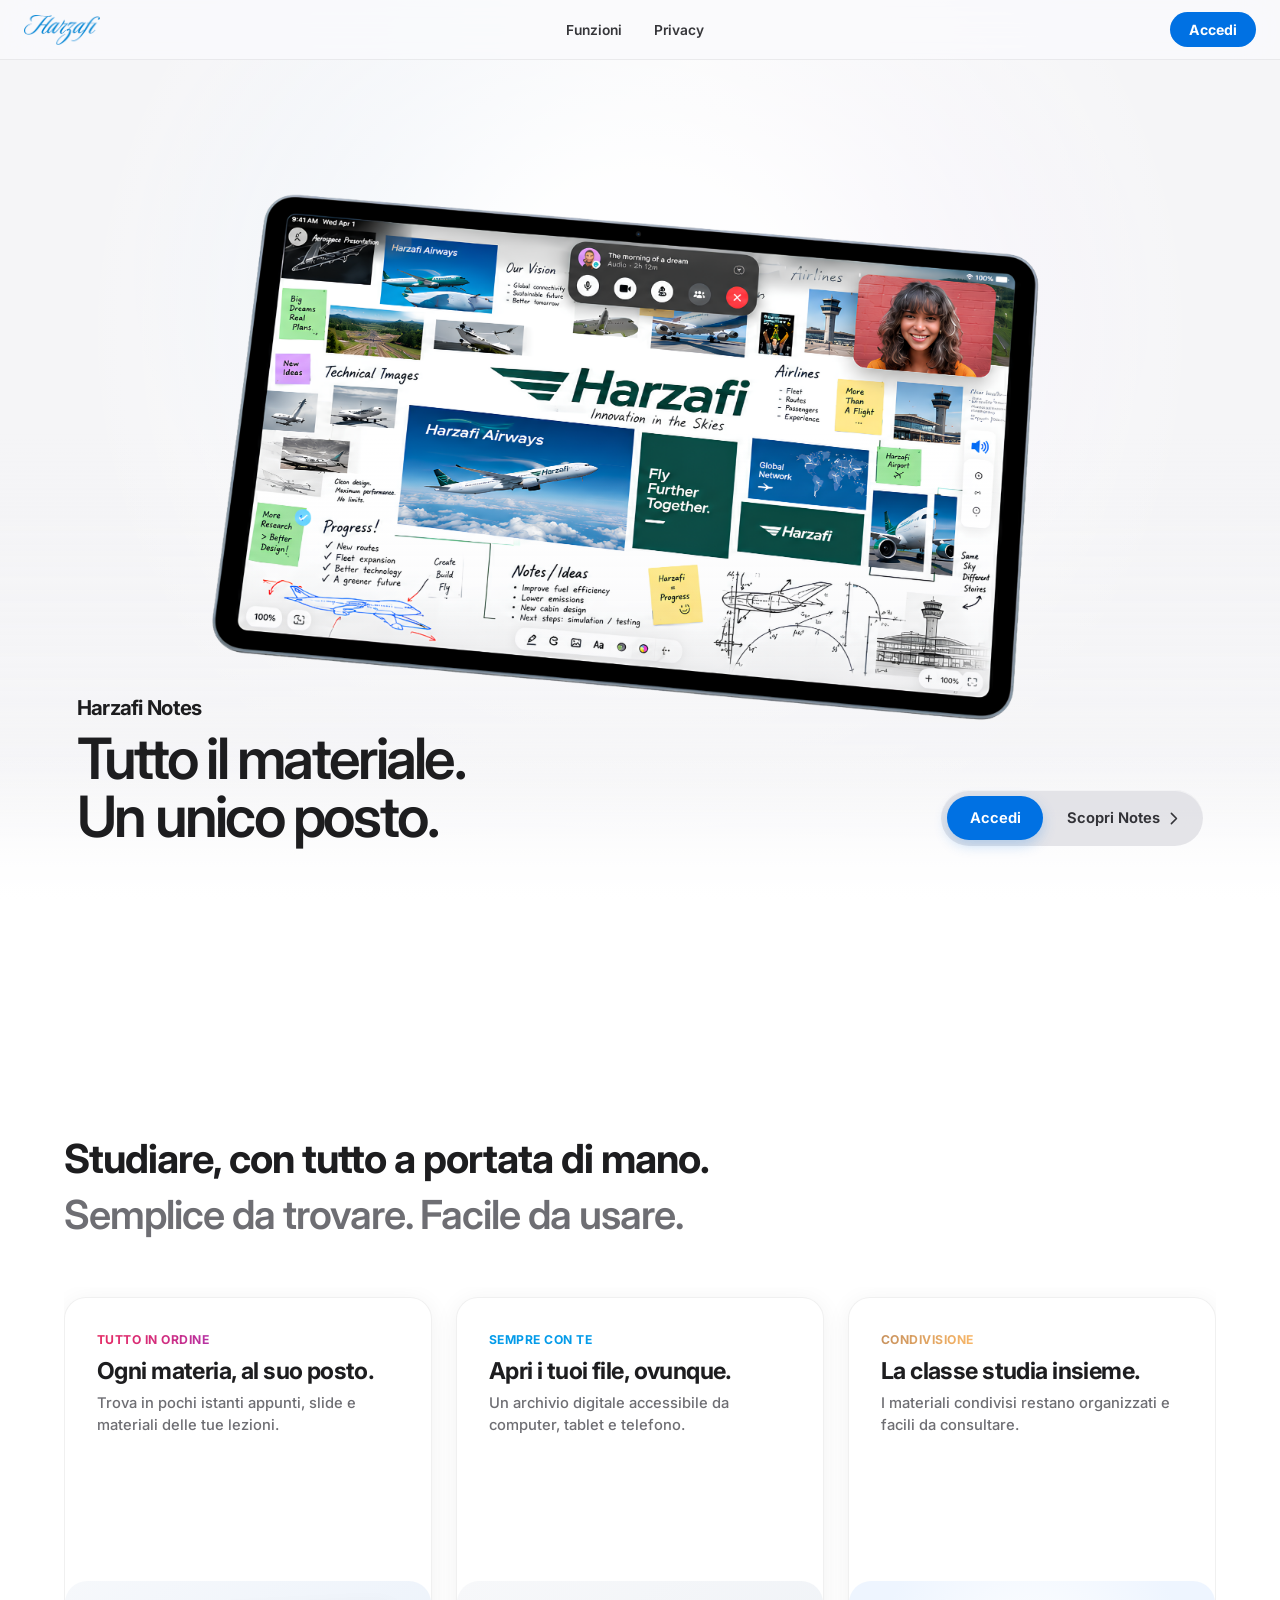
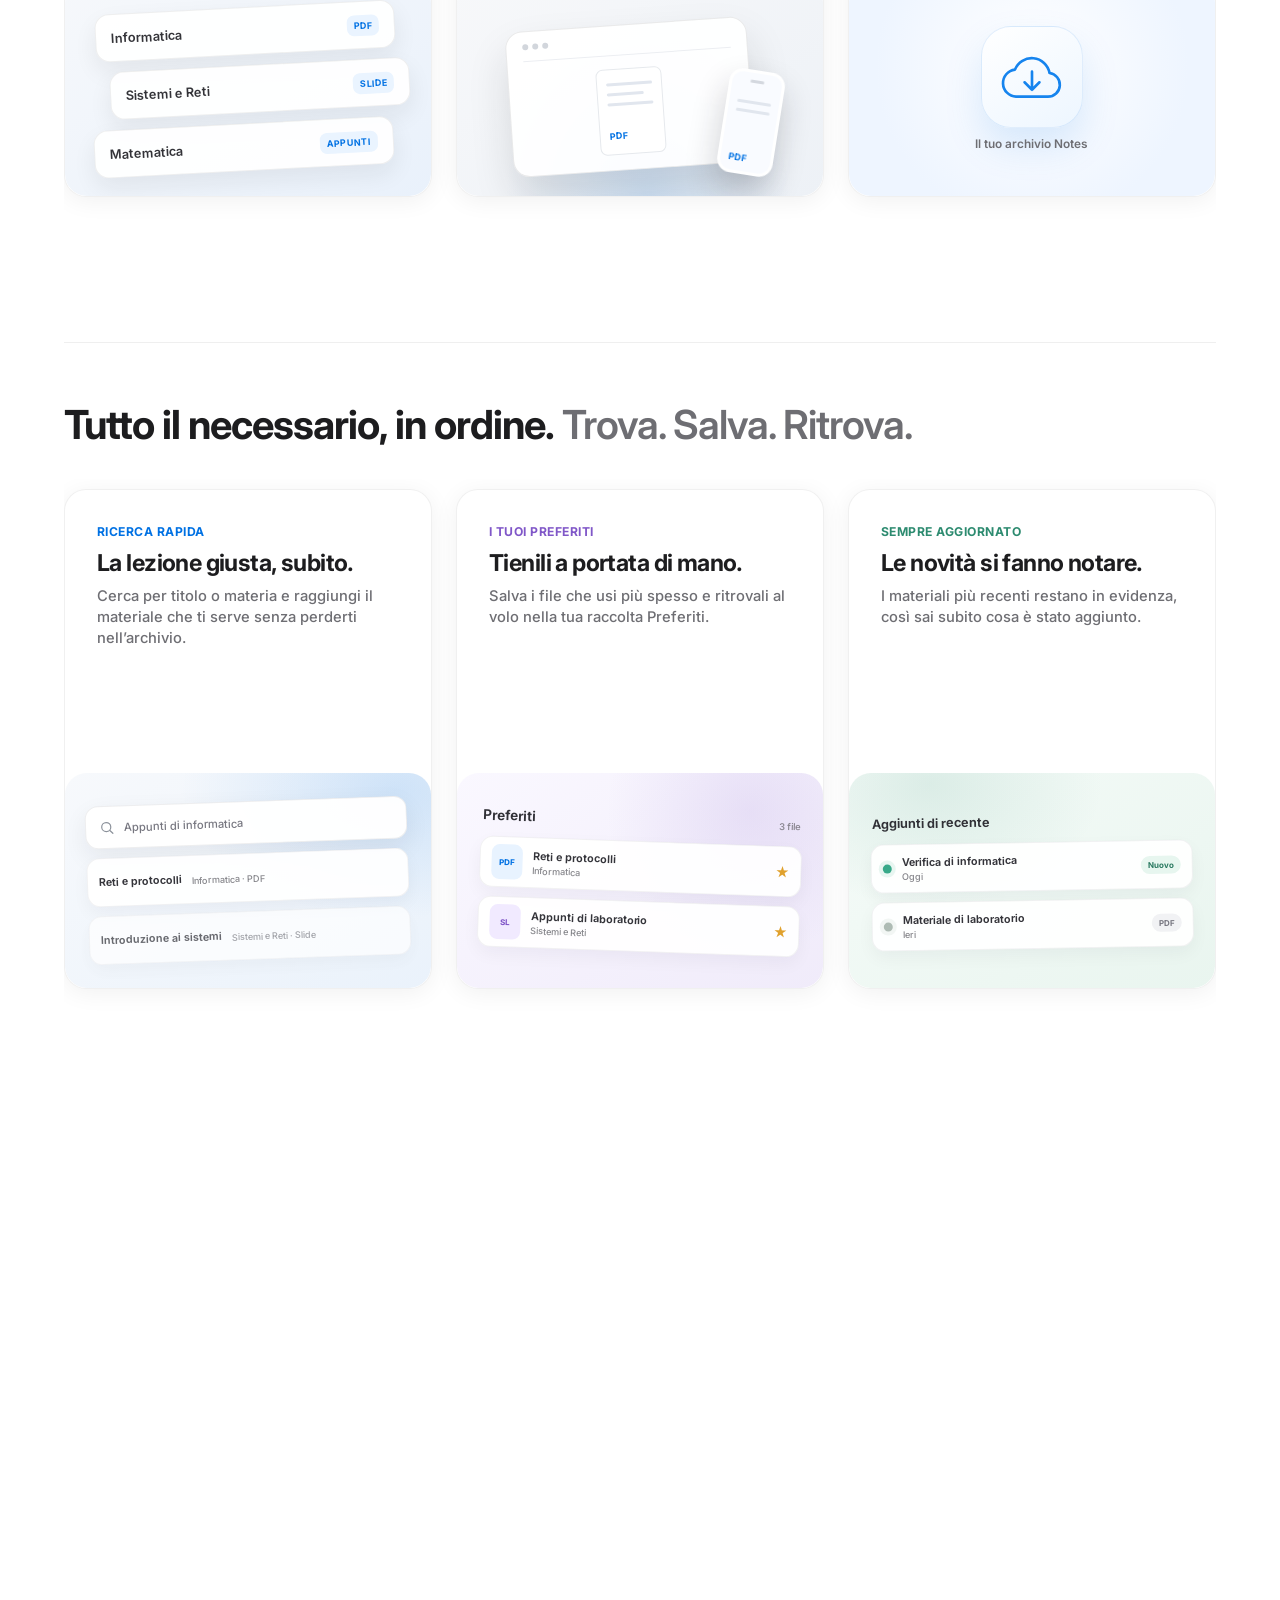
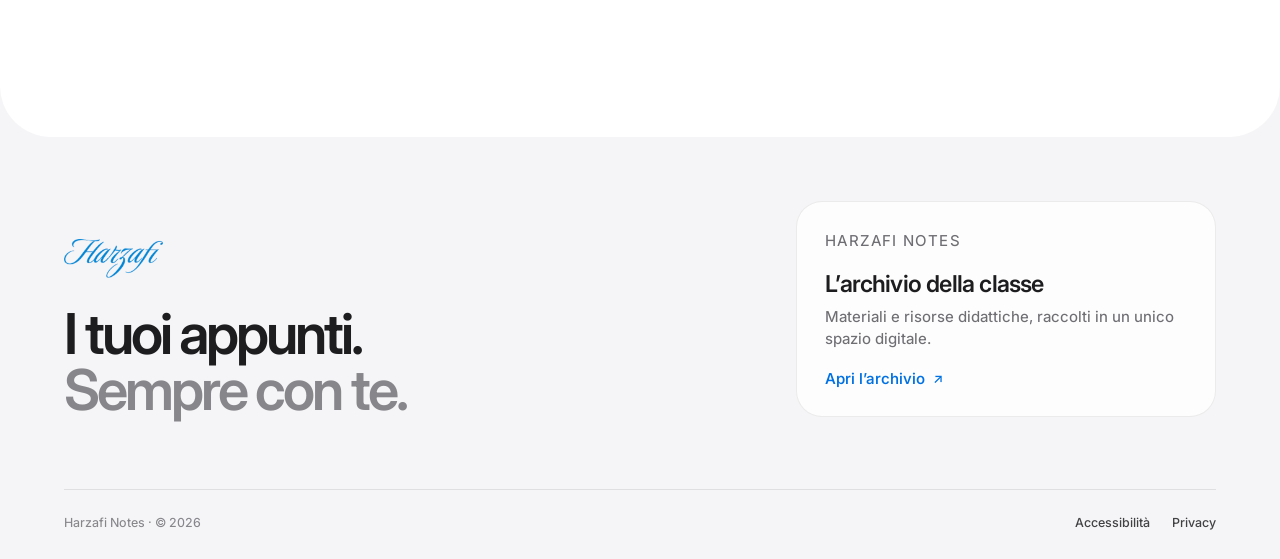
==== commit 1b9ea962: "Add another Notes features section" ====
--- a/index.html
+++ b/index.html
@@ -14,7 +14,7 @@
     <link rel="stylesheet" href="fsl-base.css?v=20260928-notes">
     <link rel="stylesheet" href="modern.css?v=20260928-notes">
     <link rel="stylesheet" href="home-cards.css?v=20260928-notes">
-    <link rel="stylesheet" href="notes-theme.css?v=20260930-airways-mobile-title-viewport-center">
+    <link rel="stylesheet" href="notes-theme.css?v=20260930-notes-extra-features">
     <script defer src="site-motion.js?v=20260928-notes"></script>
 </head>
 <body class="home-page notes-home-page">
@@ -57,8 +57,8 @@
                         <span class="apple-title-sub">Semplice da trovare. Facile da usare.</span>
                     </h2>
                 </div>
-                <div class="apple-features-carousel notes-features-carousel">
-                    <div class="apple-features-grid notes-features-grid" role="list" aria-label="Funzionalità di Harzafi Notes">
+                <div class="apple-features-carousel notes-features-carousel">
+                    <div class="apple-features-grid notes-features-grid" role="list" aria-label="Funzionalità di Harzafi Notes">
                         <article class="apple-card feature-card feature-card--progress notes-feature-card" role="listitem">
                             <div class="apple-card-top">
                                 <span class="apple-card-eyebrow">TUTTO IN ORDINE</span>
@@ -90,10 +90,67 @@
                                 <div class="cloud-mark"><svg viewBox="0 0 64 64"><path d="M48.5 28.2A17 17 0 0 0 16 25a12.8 12.8 0 0 0 1 25.5h30a11.2 11.2 0 0 0 1.5-22.3Z"/><path d="M32 27v17m-7-7 7 7 7-7"/></svg></div>
                                 <span class="cloud-caption">Il tuo archivio Notes</span>
                             </div>
-                        </article>
-                    </div>
-                </div>
-                <div class="notes-final-cta reveal">
+                        </article>
+                    </div>
+                </div>
+                <section class="notes-extra-features" aria-labelledby="notes-extra-features-title">
+                    <div class="apple-features-header notes-extra-features-header">
+                        <h2 class="apple-features-title" id="notes-extra-features-title">
+                            <span class="apple-title-main">Tutto il necessario, in ordine.</span>
+                            <span class="apple-title-sub">Trova. Salva. Ritrova.</span>
+                        </h2>
+                    </div>
+                    <div class="apple-features-carousel notes-features-carousel">
+                        <div class="apple-features-grid notes-features-grid" role="list" aria-label="Strumenti per studiare con Harzafi Notes">
+                            <article class="apple-card feature-card feature-card--search notes-feature-card" role="listitem">
+                                <div class="apple-card-top">
+                                    <span class="apple-card-eyebrow">RICERCA RAPIDA</span>
+                                    <h3 class="apple-card-heading">La lezione giusta, subito.</h3>
+                                    <p class="apple-card-desc">Cerca per titolo o materia e raggiungi il materiale che ti serve senza perderti nell’archivio.</p>
+                                </div>
+                                <div class="apple-card-media notes-feature-art notes-art-search" aria-hidden="true">
+                                    <div class="notes-search-demo">
+                                        <div class="notes-search-field">
+                                            <svg viewBox="0 0 24 24"><circle cx="10.8" cy="10.8" r="6.8"></circle><path d="m16 16 4.4 4.4"></path></svg>
+                                            <span>Appunti di informatica</span>
+                                        </div>
+                                        <div class="notes-search-result"><b>Reti e protocolli</b><span>Informatica · PDF</span></div>
+                                        <div class="notes-search-result notes-search-result--muted"><b>Introduzione ai sistemi</b><span>Sistemi e Reti · Slide</span></div>
+                                    </div>
+                                </div>
+                            </article>
+                            <article class="apple-card feature-card feature-card--favorites notes-feature-card" role="listitem">
+                                <div class="apple-card-top">
+                                    <span class="apple-card-eyebrow">I TUOI PREFERITI</span>
+                                    <h3 class="apple-card-heading">Tienili a portata di mano.</h3>
+                                    <p class="apple-card-desc">Salva i file che usi più spesso e ritrovali al volo nella tua raccolta Preferiti.</p>
+                                </div>
+                                <div class="apple-card-media notes-feature-art notes-art-favorites" aria-hidden="true">
+                                    <div class="notes-favorite-demo">
+                                        <div class="notes-favorite-heading"><span>Preferiti</span><b>3 file</b></div>
+                                        <div class="notes-favorite-row"><span class="notes-file-mark notes-file-mark--blue">PDF</span><span><b>Reti e protocolli</b><small>Informatica</small></span><i>★</i></div>
+                                        <div class="notes-favorite-row"><span class="notes-file-mark notes-file-mark--violet">SL</span><span><b>Appunti di laboratorio</b><small>Sistemi e Reti</small></span><i>★</i></div>
+                                    </div>
+                                </div>
+                            </article>
+                            <article class="apple-card feature-card feature-card--recent notes-feature-card" role="listitem">
+                                <div class="apple-card-top">
+                                    <span class="apple-card-eyebrow">SEMPRE AGGIORNATO</span>
+                                    <h3 class="apple-card-heading">Le novità si fanno notare.</h3>
+                                    <p class="apple-card-desc">I materiali più recenti restano in evidenza, così sai subito cosa è stato aggiunto.</p>
+                                </div>
+                                <div class="apple-card-media notes-feature-art notes-art-recent" aria-hidden="true">
+                                    <div class="notes-recent-demo">
+                                        <div class="notes-recent-heading">Aggiunti di recente</div>
+                                        <div class="notes-recent-row"><span class="notes-recent-dot"></span><span><b>Verifica di informatica</b><small>Oggi</small></span><em>Nuovo</em></div>
+                                        <div class="notes-recent-row"><span class="notes-recent-dot notes-recent-dot--soft"></span><span><b>Materiale di laboratorio</b><small>Ieri</small></span><em class="notes-recent-tag--old">PDF</em></div>
+                                    </div>
+                                </div>
+                            </article>
+                        </div>
+                    </div>
+                </section>
+                <div class="notes-final-cta reveal">
                     <p class="notes-final-eyebrow">Harzafi Notes</p>
                     <h2>Pronto per la prossima lezione?</h2>
                     <a href="login.html?v=20260928-notes-auth-key" class="btn-premium">Entra nel tuo archivio <span aria-hidden="true">↗</span></a>
--- a/notes-theme.css
+++ b/notes-theme.css
@@ -85,6 +85,94 @@
 .cloud-mark { width: 102px; height: 102px; display: grid; place-items: center; border: 1px solid rgba(0,113,227,.11); border-radius: 30px; background: linear-gradient(145deg,#fff,#edf6ff); box-shadow: 0 18px 38px rgba(0,113,227,.14); }
 .cloud-mark svg { width: 68px; height: 68px; fill: none; stroke: #1684ee; stroke-width: 2.5; stroke-linecap: round; stroke-linejoin: round; }
 .cloud-caption { color: #6e6e73; font-size: .74rem; font-weight: 600; }
+
+.notes-extra-features {
+    margin-top: clamp(76px, 9vw, 118px);
+    padding-top: clamp(36px, 5vw, 58px);
+    border-top: 1px solid rgba(29, 29, 31, .07);
+}
+
+.notes-extra-features-header { margin-bottom: 30px; }
+.notes-extra-features-header .apple-features-title { margin-bottom: 0; }
+.home-page .feature-card--search .apple-card-eyebrow { color: #0071e3; }
+.home-page .feature-card--favorites .apple-card-eyebrow { color: #8057c8; }
+.home-page .feature-card--recent .apple-card-eyebrow { color: #2d8b70; }
+
+.notes-art-search {
+    background: radial-gradient(ellipse at 90% 8%, rgba(0, 113, 227, .14), transparent 46%), linear-gradient(145deg, #f7f9fc, #eaf2fb);
+}
+
+.notes-search-demo,
+.notes-favorite-demo,
+.notes-recent-demo {
+    width: min(88%, 350px);
+    display: grid;
+    gap: 9px;
+    transform: rotate(-2deg);
+}
+
+.notes-search-field {
+    min-height: 43px;
+    display: flex;
+    align-items: center;
+    gap: 9px;
+    padding: 0 13px;
+    border: 1px solid rgba(29, 31, 41, .075);
+    border-radius: 13px;
+    background: rgba(255, 255, 255, .96);
+    box-shadow: 0 9px 24px rgba(29, 31, 41, .07);
+    color: #777780;
+    font-size: .7rem;
+    font-weight: 500;
+}
+
+.notes-search-field svg { width: 16px; height: 16px; flex: 0 0 16px; fill: none; stroke: #8c929b; stroke-width: 1.8; stroke-linecap: round; }
+.notes-search-result,
+.notes-favorite-row,
+.notes-recent-row {
+    min-height: 49px;
+    display: flex;
+    align-items: center;
+    gap: 10px;
+    padding: 7px 11px;
+    border: 1px solid rgba(29, 31, 41, .055);
+    border-radius: 13px;
+    background: rgba(255, 255, 255, .93);
+    box-shadow: 0 7px 17px rgba(29, 31, 41, .045);
+}
+
+.notes-search-result b,
+.notes-favorite-row b,
+.notes-recent-row b { display: block; color: #34343a; font-size: .67rem; font-weight: 650; }
+.notes-search-result span,
+.notes-favorite-row small,
+.notes-recent-row small { display: block; margin-top: 2px; color: #86868b; font-size: .57rem; font-weight: 500; }
+.notes-search-result--muted { opacity: .72; }
+
+.notes-art-favorites {
+    background: radial-gradient(circle at 80% 18%, rgba(128, 87, 200, .12), transparent 42%), linear-gradient(145deg, #faf8ff, #f0ebfa);
+}
+
+.notes-favorite-demo { transform: rotate(2deg); }
+.notes-favorite-heading { display: flex; align-items: baseline; justify-content: space-between; padding: 2px 2px 4px; color: #303036; font-size: .85rem; font-weight: 650; }
+.notes-favorite-heading b { color: #89858f; font-size: .59rem; font-weight: 550; }
+.notes-favorite-row > span:nth-child(2),
+.notes-recent-row > span:nth-child(2) { flex: 1; min-width: 0; }
+.notes-favorite-row i { color: #e0a12d; font-size: .86rem; font-style: normal; }
+.notes-file-mark { width: 31px; height: 35px; display: grid; place-items: center; flex: 0 0 31px; border-radius: 8px; font-size: .5rem; font-weight: 750; }
+.notes-file-mark--blue { background: #e8f3ff; color: #0071e3; }
+.notes-file-mark--violet { background: #f1eaff; color: #8057c8; }
+
+.notes-art-recent {
+    background: radial-gradient(ellipse at 22% 5%, rgba(45, 139, 112, .12), transparent 43%), linear-gradient(145deg, #f5fbf8, #e9f5ef);
+}
+
+.notes-recent-demo { transform: rotate(-1deg); }
+.notes-recent-heading { padding: 2px 2px 4px; color: #303036; font-size: .8rem; font-weight: 650; }
+.notes-recent-dot { width: 9px; height: 9px; flex: 0 0 9px; border-radius: 50%; background: #38a989; box-shadow: 0 0 0 4px rgba(56, 169, 137, .11); }
+.notes-recent-dot--soft { background: #aebbb4; box-shadow: 0 0 0 4px rgba(142, 162, 151, .1); }
+.notes-recent-row em { padding: 4px 7px; border-radius: 999px; background: #e7f6ef; color: #28785f; font-size: .5rem; font-style: normal; font-weight: 700; }
+.notes-recent-row .notes-recent-tag--old { background: #f1f2f4; color: #777780; }
 
 .notes-final-cta { width: min(100% - 40px, 1000px); margin: clamp(90px, 12vw, 150px) auto 0; padding: clamp(36px, 6vw, 76px); border: 1px solid rgba(29, 29, 31, .06); border-radius: 32px; background: #f5f5f7; text-align: center; }
 .notes-final-eyebrow { margin-bottom: 12px; color: #6e6e73; font-size: .8rem; font-weight: 650; letter-spacing: .08em; text-transform: uppercase; }
@@ -211,19 +299,40 @@
     .notes-hero-stage { flex: 1 1 auto; min-height: 0; width: 100%; }
     .notes-home-page .hero-copy-row {
         flex: 0 0 auto;
-        width: 100vw;
-        margin: 0 0 0 calc(50% - 50vw);
-        padding: 0 18px;
-        justify-items: center;
+        display: flex;
+        flex-direction: column;
+        align-items: center;
+        width: 100%;
+        margin: 0;
+        padding: 0;
+        gap: 20px;
         text-align: center;
     }
-    .notes-home-page .hero-copy h1 { font-size: clamp(2.5rem, 11vw, 3.5rem); }
+    .notes-home-page .hero-copy {
+        flex: 0 0 auto;
+        width: calc(100% + 36px);
+        max-width: none;
+        margin: 0 -18px;
+        text-align: center;
+    }
+    .notes-home-page .hero-copy h1 {
+        display: block;
+        width: 100%;
+        max-width: none;
+        margin: 0;
+        text-align: center;
+        font-size: clamp(2.5rem, 11vw, 3.5rem);
+    }
+    .notes-home-page .hero-copy h1 span { width: 100%; text-align: center; }
     .notes-home-page .hero-cta-panel { padding: 5px; }
     .notes-home-page .hero-cta-panel > p { margin: 2px 10px 6px; font-size: .8rem; }
     .notes-home-page .hero-cta-panel a { min-height: 40px; font-size: .82rem; }
     .notes-features-section { padding-right: 0; padding-left: 0; }
+    .notes-extra-features { margin-top: 65px; padding-top: 30px; }
     .notes-features-section .apple-features-header { padding: 0 22px; }
     .notes-features-section .apple-features-title { font-size: clamp(2rem, 9vw, 2.7rem); }
+    .notes-extra-features-header { padding: 0 22px; }
+    .notes-extra-features-header .apple-features-title { font-size: clamp(2rem, 9vw, 2.7rem); }
     .notes-features-grid { grid-auto-columns: min(82vw, 320px); gap: 15px; }
     .notes-feature-art { min-height: 190px; }
     .notes-final-cta { width: calc(100% - 32px); padding: 36px 21px; border-radius: 25px; }
@@ -249,3 +358,484 @@
     .dashboard-page .note-title { font-size: .96rem; }
     .dashboard-page .modal-content:not(#mediaViewerModal .modal-content) { width: calc(100% - 24px) !important; max-height: calc(100svh - 28px); overflow-y: auto; padding: 34px 20px 22px !important; border-radius: 23px !important; }
 }
+
+/* Harzafi Notes dashboard: clear hierarchy, quiet surfaces, and Inter at every size. */
+.notes-dashboard-page,
+.notes-dashboard-page * {
+    font-family: "Inter", -apple-system, BlinkMacSystemFont, "SF Pro Text", "Segoe UI", sans-serif;
+}
+
+.notes-dashboard-page {
+    min-height: 100vh;
+    background: linear-gradient(180deg, #f5f5f7 0, #f7f7f9 280px, #f5f5f7 100%);
+    color: #1d1d1f;
+    font-optical-sizing: auto;
+    font-synthesis: none;
+}
+
+.notes-dashboard-page .navbar-wrapper.scrolled {
+    border-bottom: 1px solid rgba(29, 29, 31, .07);
+    background: rgba(255, 255, 255, .86);
+    box-shadow: 0 6px 24px rgba(29, 29, 31, .045);
+}
+
+.notes-dashboard-page .user-profile-widget {
+    min-height: 42px;
+    padding-right: 13px !important;
+}
+
+.notes-dashboard-page .nav-btn-logout {
+    transition: background-color .2s ease, color .2s ease, transform .2s var(--apple-ease);
+}
+
+.notes-dashboard-page .dash-layout {
+    display: grid;
+    width: min(100% - 64px, 1320px);
+    max-width: 1320px;
+    margin: 104px auto 88px;
+    padding: 0;
+    grid-template-columns: 244px minmax(0, 1fr);
+    align-items: start;
+    gap: clamp(24px, 3vw, 36px);
+}
+
+.notes-dashboard-page .sidebar-materie {
+    top: 84px;
+    padding: 16px 13px;
+    border: 1px solid rgba(29, 29, 31, .07);
+    border-radius: 24px;
+    background: rgba(255, 255, 255, .86);
+    box-shadow: 0 10px 32px rgba(29, 29, 31, .045), inset 0 1px 0 rgba(255,255,255,.9);
+}
+
+.notes-dashboard-page .desktop-only-title {
+    margin: 4px 0 9px;
+    padding: 4px 10px;
+    color: #86868b !important;
+    font-size: .68rem !important;
+    font-weight: 700;
+    letter-spacing: .075em;
+    text-transform: uppercase;
+}
+
+.notes-dashboard-page .materia-btn {
+    min-height: 44px;
+    display: flex;
+    flex-direction: column;
+    justify-content: center;
+    align-items: flex-start;
+    gap: 3px;
+    margin: 2px 0;
+    padding: 9px 11px;
+    border: 1px solid transparent;
+    border-radius: 13px;
+    color: #424245;
+    font-size: .83rem;
+    font-weight: 550;
+    line-height: 1.25;
+    text-align: left;
+    transition: background-color .18s ease, border-color .18s ease, color .18s ease, transform .18s ease;
+}
+
+.notes-dashboard-page .materia-btn.active {
+    border-color: rgba(0, 113, 227, .06);
+    background: #eaf4ff;
+    color: #006edb;
+    font-weight: 650;
+    transform: none;
+}
+
+.notes-dashboard-page .materia-btn-favorites { color: #9a6500; }
+.notes-dashboard-page .materia-btn-favorites.active { border-color: #f4e2b8; background: #fff8e8; color: #9a6500; }
+.notes-dashboard-page .prof-name { color: #86868b; font-size: .69rem; font-weight: 450; }
+.notes-dashboard-page .main-content { min-width: 0; }
+
+.notes-dashboard-page .dash-header {
+    align-items: flex-end !important;
+    margin-bottom: 25px !important;
+    gap: 22px !important;
+}
+
+.notes-dashboard-page .greeting-container {
+    display: block;
+    margin-bottom: 7px;
+    color: #1d1d1f;
+    font-size: clamp(2rem, 3.6vw, 2.8rem);
+    font-weight: 650;
+    letter-spacing: -.055em;
+    line-height: 1.08;
+    text-transform: none;
+    text-wrap: balance;
+}
+
+.notes-dashboard-page .animated-gradient-text {
+    background: none;
+    color: #0071e3;
+    -webkit-text-fill-color: currentColor;
+    animation: none;
+}
+
+.notes-dashboard-page .dash-title {
+    margin: 0 !important;
+    color: #1d1d1f;
+    font-size: clamp(2rem, 3.6vw, 2.8rem) !important;
+    font-weight: 650 !important;
+    letter-spacing: -.055em !important;
+    line-height: 1.08;
+    text-wrap: balance;
+}
+
+.notes-dashboard-page .search-bar {
+    min-width: 0;
+    min-height: 46px;
+    padding: 0 45px 0 15px;
+    border: 1px solid rgba(29, 29, 31, .09);
+    border-radius: 14px;
+    background: rgba(255, 255, 255, .94);
+    color: #1d1d1f;
+    font-size: .86rem;
+    font-weight: 450;
+    box-shadow: 0 4px 15px rgba(29, 29, 31, .025);
+    transition: border-color .2s ease, box-shadow .2s ease, background-color .2s ease;
+}
+
+.notes-dashboard-page .search-bar:focus {
+    border-color: rgba(0, 113, 227, .38);
+    background: #fff;
+    box-shadow: 0 0 0 4px rgba(0, 113, 227, .1);
+}
+
+.notes-dashboard-page .notes-grid {
+    grid-template-columns: repeat(auto-fill, minmax(min(100%, 280px), 1fr));
+    align-items: stretch;
+    gap: 16px;
+}
+
+.notes-dashboard-page .note-card {
+    min-width: 0;
+    min-height: 100%;
+    padding: 19px;
+    border: 1px solid rgba(29, 29, 31, .075);
+    border-radius: 21px;
+    background: rgba(255, 255, 255, .97);
+    box-shadow: 0 5px 22px rgba(29, 29, 31, .035), inset 0 1px 0 rgba(255,255,255,.9);
+    transition: border-color .22s ease, box-shadow .22s ease, transform .22s var(--apple-ease);
+}
+
+.notes-dashboard-page .note-card > div:first-child {
+    align-items: center;
+    margin-bottom: 14px !important;
+}
+
+.notes-dashboard-page .note-icon {
+    width: 48px;
+    height: 48px;
+    margin: 0 0 14px;
+    border: 1px solid rgba(29, 29, 31, .035);
+    border-radius: 15px;
+    font-size: 23px;
+}
+
+.notes-dashboard-page .img-preview {
+    width: 100%;
+    height: 160px;
+    margin-bottom: 15px;
+    border: 1px solid rgba(29, 29, 31, .07);
+    border-radius: 15px;
+    background: #f5f5f7;
+}
+
+.notes-dashboard-page .note-title {
+    margin: 0 0 7px;
+    color: #1d1d1f;
+    font-size: .98rem;
+    font-weight: 650;
+    letter-spacing: -.025em;
+    line-height: 1.35;
+    overflow-wrap: anywhere;
+}
+
+.notes-dashboard-page .note-meta {
+    margin-bottom: 16px;
+    color: #77777e;
+    font-size: .75rem;
+    font-weight: 500;
+    line-height: 1.45;
+}
+
+.notes-dashboard-page .badge-type {
+    padding: 5px 8px;
+    border-radius: 8px;
+    font-size: .62rem;
+    font-weight: 700;
+    letter-spacing: .035em;
+}
+
+.notes-dashboard-page .badge-new {
+    margin-left: 7px;
+    padding: 4px 7px;
+    border: 1px solid rgba(48, 209, 88, .14);
+    border-radius: 999px;
+    background: #edfbf0;
+    color: #188038;
+    font-size: .58rem;
+    font-weight: 700;
+    animation: none;
+}
+
+.notes-dashboard-page .action-icon-btn {
+    width: 35px;
+    height: 35px;
+    border: 1px solid rgba(29, 29, 31, .05);
+    background: #f5f5f7;
+    color: #6e6e73;
+    font-size: .84rem;
+}
+
+.notes-dashboard-page .action-icon-btn.fav-active {
+    border-color: #f4e2b8;
+    background: #fff8e8;
+    color: #9a6500;
+}
+
+.notes-dashboard-page .btn-download {
+    min-height: 43px;
+    display: flex;
+    align-items: center;
+    justify-content: center;
+    padding: 10px 14px;
+    border: 1px solid rgba(0, 113, 227, .1);
+    border-radius: 12px;
+    background: #f2f7fd;
+    color: #006edb;
+    font-size: .82rem;
+    font-weight: 600;
+    text-decoration: none;
+    transition: background-color .2s ease, border-color .2s ease, transform .2s ease;
+}
+
+.notes-dashboard-page .btn-delete {
+    min-height: 40px;
+    margin-top: 8px;
+    border: 1px solid rgba(220, 38, 38, .1);
+    border-radius: 11px;
+    background: #fff6f5;
+    color: #c9342d;
+    font-size: .78rem;
+    font-weight: 600;
+}
+
+.notes-dashboard-page #emptySearchState {
+    padding: 64px 20px !important;
+    border: 1px solid rgba(29, 29, 31, .06);
+    border-radius: 22px;
+    background: rgba(255, 255, 255, .72);
+}
+
+.notes-dashboard-page #emptySearchState h3 {
+    color: #1d1d1f;
+    font-size: 1.18rem !important;
+    font-weight: 650 !important;
+    letter-spacing: -.025em;
+}
+
+.notes-dashboard-page #emptySearchState p { margin-top: 7px; color: #77777e; font-size: .86rem; }
+
+.notes-dashboard-page .toast-notification {
+    border: 1px solid rgba(255, 255, 255, .1);
+    border-radius: 15px;
+    background: rgba(29, 29, 31, .94);
+    box-shadow: 0 14px 38px rgba(0, 0, 0, .17);
+    font-size: .84rem;
+    font-weight: 550;
+}
+
+@media (hover: hover) and (pointer: fine) {
+    .notes-dashboard-page .materia-btn:hover { transform: translateY(-1px); }
+    .notes-dashboard-page .note-card:hover {
+        transform: translateY(-3px);
+        border-color: rgba(0, 113, 227, .15);
+        box-shadow: 0 14px 34px rgba(29, 29, 31, .065);
+    }
+    .notes-dashboard-page .action-icon-btn:hover { transform: translateY(-1px); }
+    .notes-dashboard-page .btn-download:hover {
+        border-color: rgba(0, 113, 227, .17);
+        background: #eaf4ff;
+        transform: translateY(-1px);
+    }
+}
+
+@media (max-width: 900px) {
+    .notes-dashboard-page .dash-layout {
+        grid-template-columns: minmax(0, 1fr);
+        gap: 16px;
+    }
+    .notes-dashboard-page .sidebar-mobile-wrapper {
+        width: calc(100% + 48px);
+        margin: 0 -24px;
+        overflow: hidden;
+    }
+    .notes-dashboard-page .sidebar-materie {
+        position: static;
+        display: flex;
+        width: 100%;
+        gap: 8px;
+        overflow-x: auto;
+        padding: 5px 24px 10px;
+        border: 0;
+        border-radius: 0;
+        background: transparent;
+        box-shadow: none;
+        scrollbar-width: none;
+        -webkit-overflow-scrolling: touch;
+    }
+    .notes-dashboard-page .sidebar-materie::-webkit-scrollbar { display: none; }
+    .notes-dashboard-page .desktop-only-title,
+    .notes-dashboard-page .prof-name { display: none; }
+    .notes-dashboard-page .materia-btn {
+        flex: 0 0 auto;
+        min-height: 42px;
+        width: auto;
+        margin: 0;
+        padding: 0 14px;
+        border: 1px solid rgba(29, 29, 31, .07);
+        border-radius: 999px;
+        background: rgba(255,255,255,.95);
+        box-shadow: none;
+        white-space: nowrap;
+    }
+    .notes-dashboard-page .materia-btn.active { border-color: transparent; background: #eaf4ff; }
+    .notes-dashboard-page .materia-btn-favorites.active { border-color: #f4e2b8; background: #fff8e8; }
+    .notes-dashboard-page .notes-grid { grid-template-columns: repeat(auto-fill, minmax(min(100%, 290px), 1fr)); }
+}
+
+@media (max-width: 760px) {
+    .notes-dashboard-page .dash-layout {
+        width: 100%;
+        margin: 88px auto 64px;
+        padding: 0 22px;
+        gap: 12px;
+    }
+    .notes-dashboard-page .sidebar-mobile-wrapper { width: calc(100% + 44px); margin: 0 -22px; }
+    .notes-dashboard-page .dash-header {
+        flex-direction: column;
+        align-items: stretch !important;
+        margin-bottom: 17px !important;
+        gap: 14px !important;
+    }
+    .notes-dashboard-page .dash-header > div:first-child { min-width: 0; }
+    .notes-dashboard-page .dash-header > div:last-child { width: 100%; max-width: none !important; }
+    .notes-dashboard-page .notes-grid { grid-template-columns: minmax(0, 1fr); gap: 13px; }
+}
+
+@media (max-width: 600px) {
+    .notes-dashboard-page .dash-layout { margin-top: 82px; padding-inline: 16px; }
+    .notes-dashboard-page .sidebar-mobile-wrapper { width: calc(100% + 32px); margin: 0 -16px; }
+    .notes-dashboard-page .sidebar-materie { padding-inline: 16px; }
+    .notes-dashboard-page .dash-title { font-size: clamp(1.9rem, 8vw, 2.3rem) !important; }
+    .notes-dashboard-page .greeting-container { font-size: clamp(1.9rem, 8vw, 2.3rem); }
+    .notes-dashboard-page .search-bar { min-height: 45px; font-size: 16px; }
+    .notes-dashboard-page .notes-grid { gap: 11px; }
+    .notes-dashboard-page .note-card { padding: 17px; border-radius: 18px; }
+    .notes-dashboard-page .note-title { font-size: .95rem; }
+}
+
+@media (prefers-reduced-motion: reduce) {
+    .notes-dashboard-page .note-card,
+    .notes-dashboard-page .materia-btn,
+    .notes-dashboard-page .btn-download,
+    .notes-dashboard-page .action-icon-btn { transition: none; }
+}
+
+/* Initial Notes load: a quiet Apple-style activity indicator on white. */
+.notes-dashboard-page {
+    background: #fff;
+}
+
+.notes-dashboard-page .archive-class-label {
+    margin: 4px 0 9px;
+    padding: 4px 10px;
+    color: #86868b;
+    font-size: .68rem;
+    font-weight: 700;
+    letter-spacing: .075em;
+}
+
+.notes-initial-loader {
+    position: fixed;
+    z-index: 2000000;
+    inset: 0;
+    display: grid;
+    place-content: center;
+    justify-items: center;
+    gap: 14px;
+    padding: 24px;
+    background: #fff;
+    color: #6e6e73;
+    opacity: 1;
+    visibility: visible;
+    transition: opacity .28s ease, visibility .28s ease;
+}
+
+.notes-initial-loader[hidden] { display: none !important; }
+.notes-initial-loader.is-leaving { opacity: 0; visibility: hidden; pointer-events: none; }
+
+.notes-initial-loader-label,
+.notes-loading-state > span:last-child {
+    color: #86868b;
+    font-size: .9rem;
+    font-weight: 500;
+    letter-spacing: -.01em;
+}
+
+.notes-page-activity {
+    position: relative;
+    display: inline-block;
+    width: 32px;
+    height: 32px;
+    flex: 0 0 32px;
+    animation: notes-activity-step 1.05s steps(12, end) infinite;
+}
+
+.notes-page-activity > span {
+    position: absolute;
+    top: 1px;
+    left: 50%;
+    width: 2.5px;
+    height: 8px;
+    border-radius: 999px;
+    background: #737378;
+    transform-origin: 50% 15px;
+}
+
+.notes-page-activity > span:nth-child(1) { transform: translateX(-50%) rotate(0deg); opacity: 1; }
+.notes-page-activity > span:nth-child(2) { transform: translateX(-50%) rotate(30deg); opacity: .88; }
+.notes-page-activity > span:nth-child(3) { transform: translateX(-50%) rotate(60deg); opacity: .78; }
+.notes-page-activity > span:nth-child(4) { transform: translateX(-50%) rotate(90deg); opacity: .68; }
+.notes-page-activity > span:nth-child(5) { transform: translateX(-50%) rotate(120deg); opacity: .58; }
+.notes-page-activity > span:nth-child(6) { transform: translateX(-50%) rotate(150deg); opacity: .48; }
+.notes-page-activity > span:nth-child(7) { transform: translateX(-50%) rotate(180deg); opacity: .38; }
+.notes-page-activity > span:nth-child(8) { transform: translateX(-50%) rotate(210deg); opacity: .3; }
+.notes-page-activity > span:nth-child(9) { transform: translateX(-50%) rotate(240deg); opacity: .24; }
+.notes-page-activity > span:nth-child(10) { transform: translateX(-50%) rotate(270deg); opacity: .2; }
+.notes-page-activity > span:nth-child(11) { transform: translateX(-50%) rotate(300deg); opacity: .16; }
+.notes-page-activity > span:nth-child(12) { transform: translateX(-50%) rotate(330deg); opacity: .12; }
+
+.notes-loading-state {
+    display: grid;
+    min-height: 170px;
+    grid-column: 1 / -1;
+    place-content: center;
+    justify-items: center;
+    gap: 13px;
+    color: #86868b;
+}
+
+@keyframes notes-activity-step {
+    to { transform: rotate(360deg); }
+}
+
+@media (prefers-reduced-motion: reduce) {
+    .notes-initial-loader { transition: none; }
+    .notes-page-activity { animation: none; }
+}
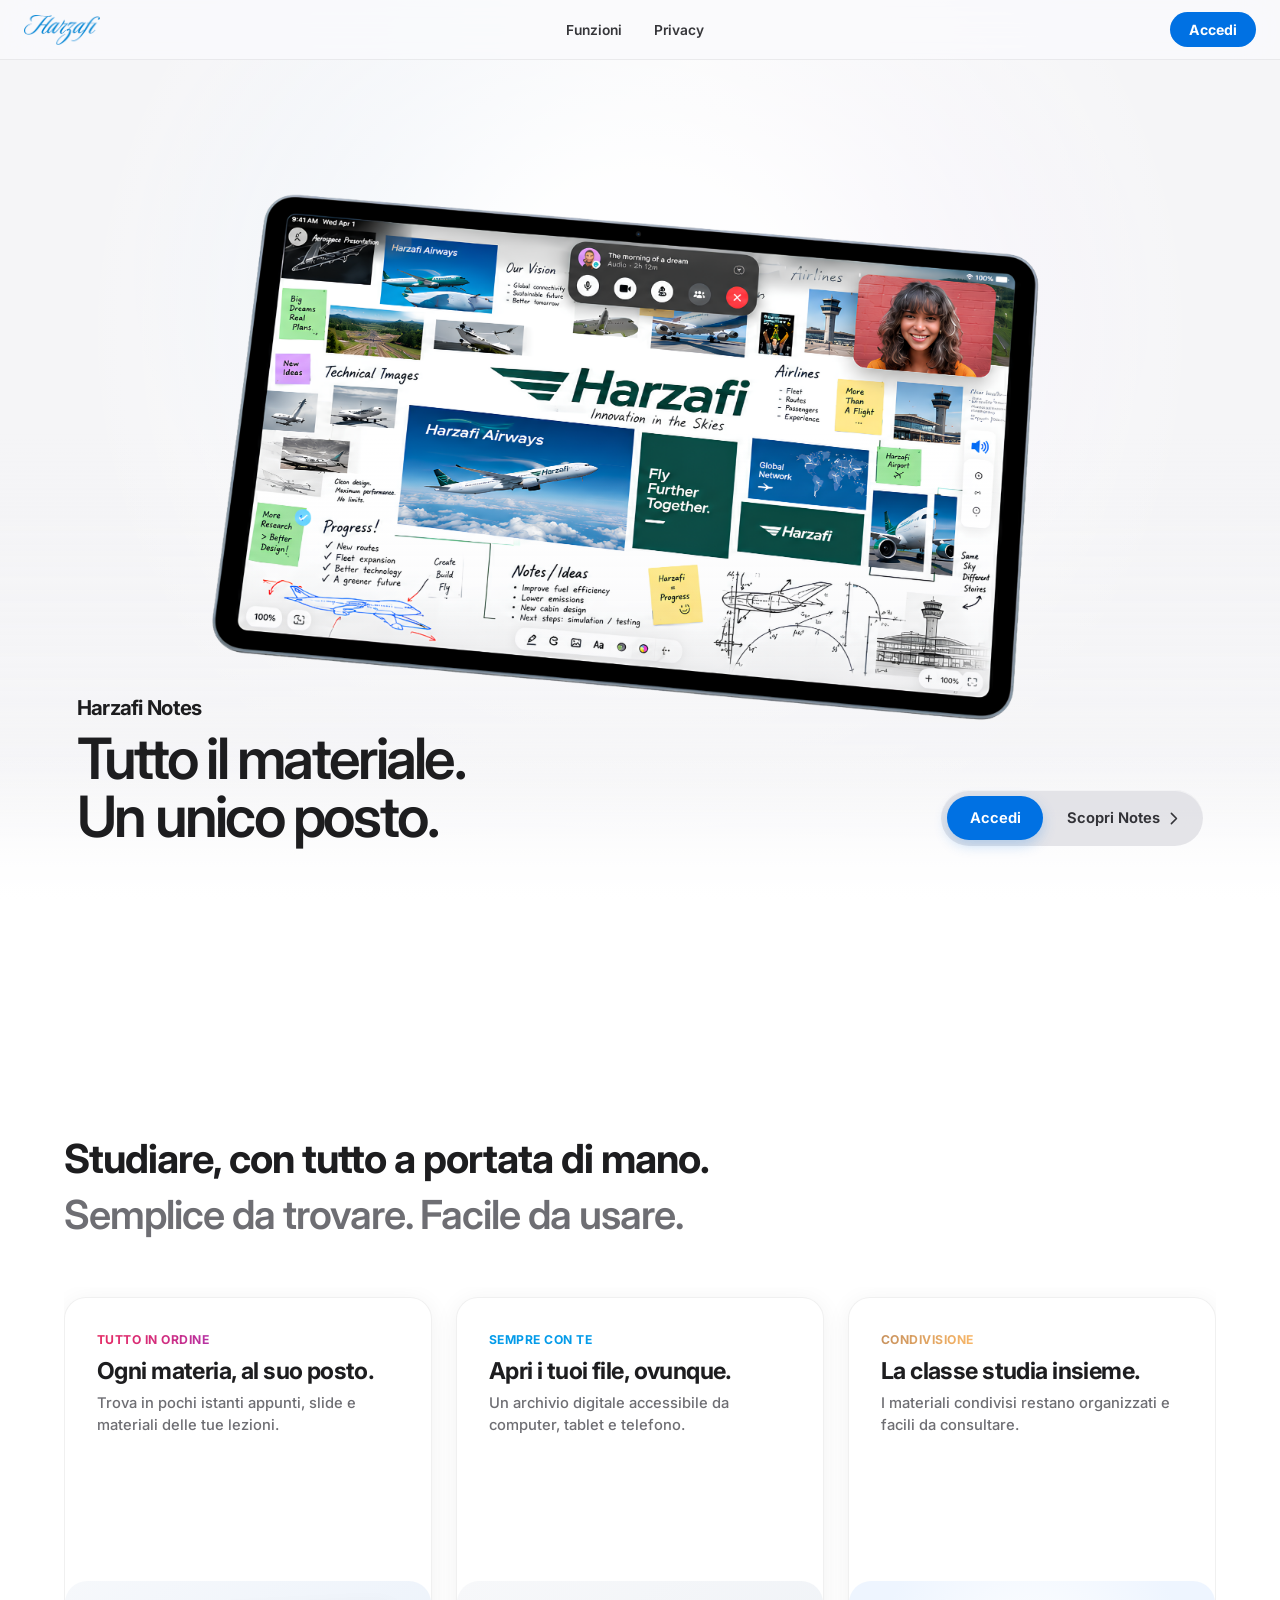
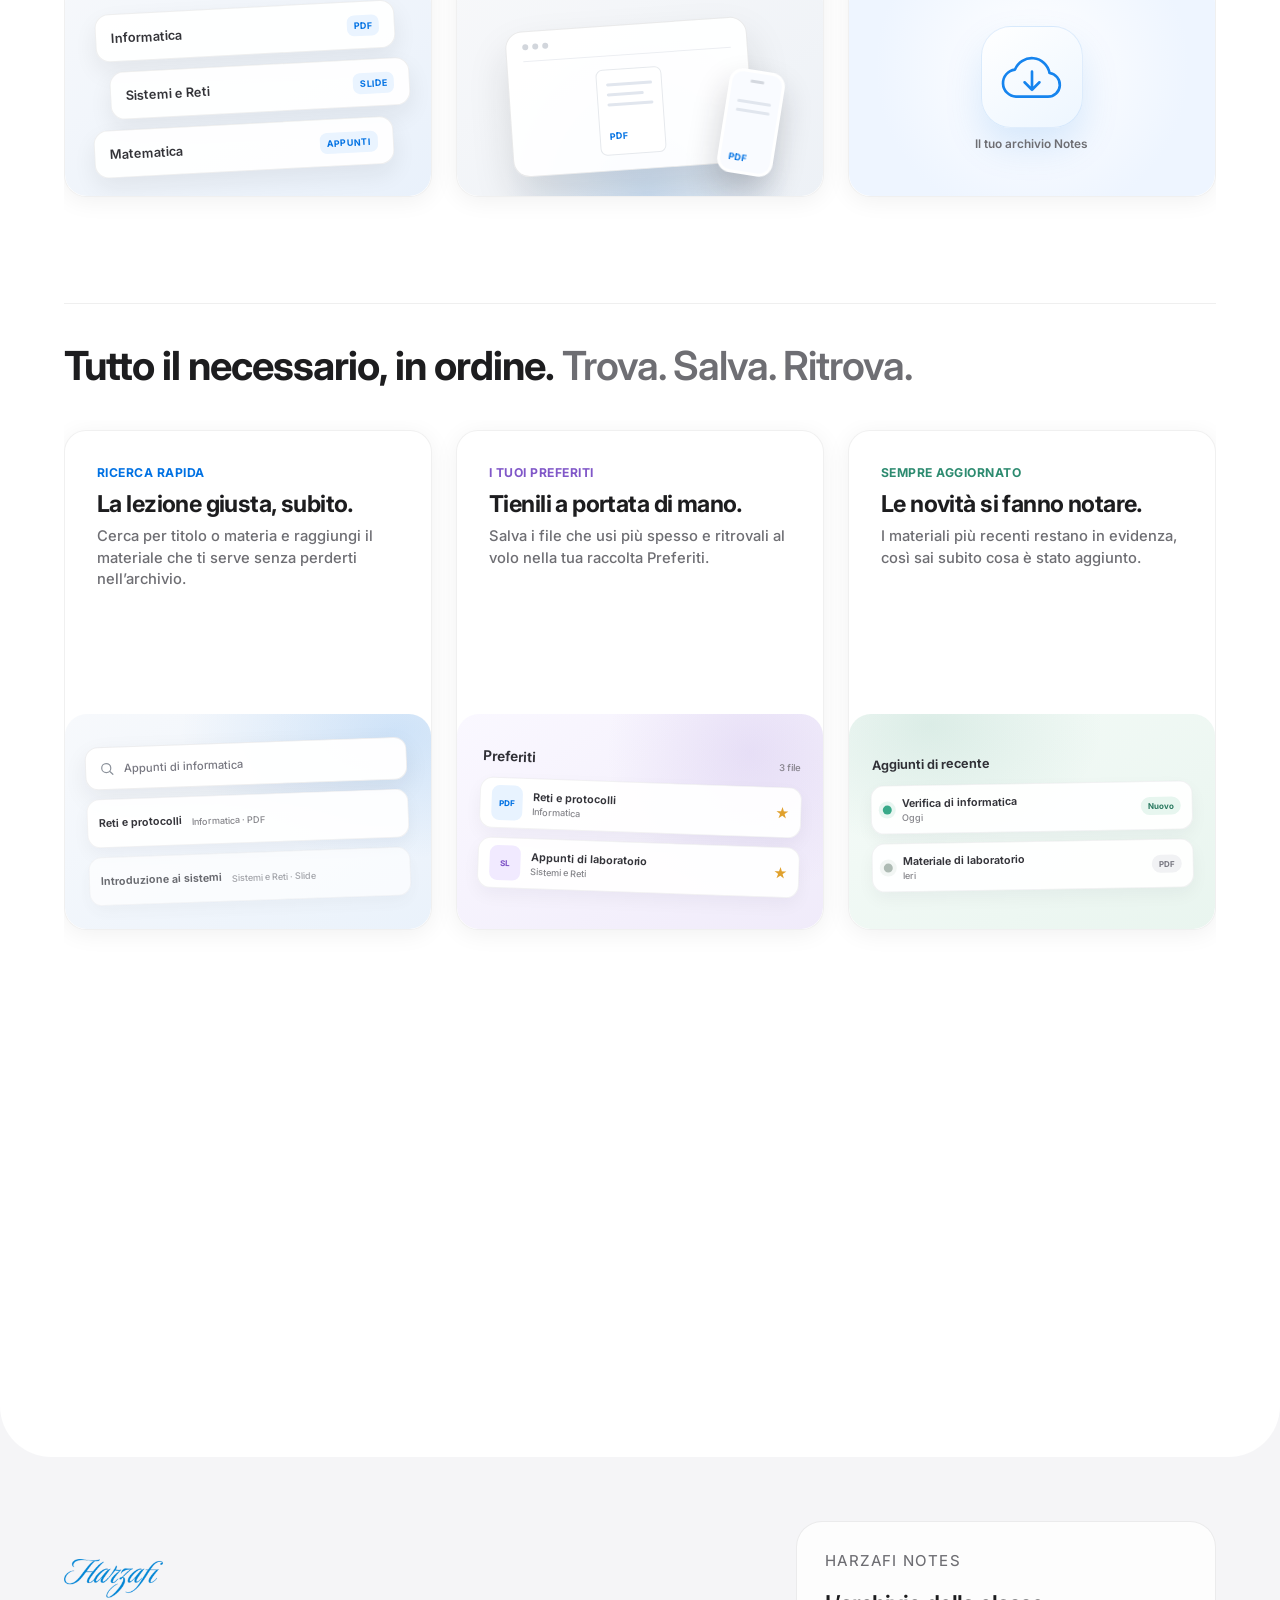
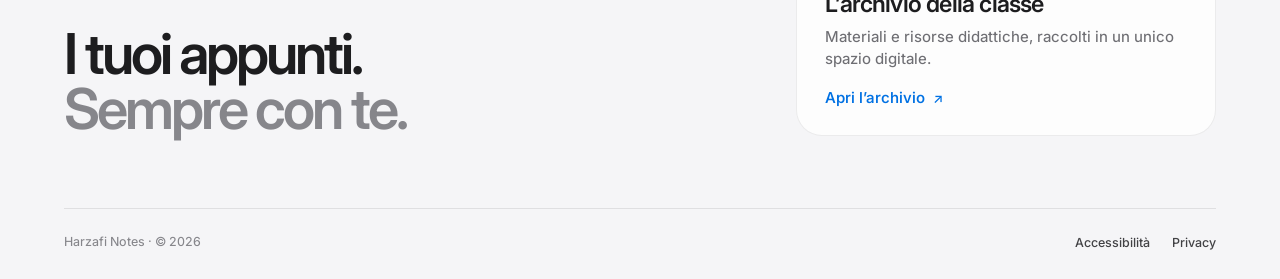
==== commit e4e7ca0a: "Add Apple carousel controls to Notes home" ====
--- a/index.html
+++ b/index.html
@@ -12,10 +12,14 @@
     <link rel="icon" type="image/png" sizes="32x32" href="IMMAGINI/HARZAFI-LOGO-FOR-APPLE.png">
     <link rel="apple-touch-icon" sizes="180x180" href="IMMAGINI/HARZAFI-LOGO-FOR-APPLE.png">
     <link rel="stylesheet" href="fsl-base.css?v=20260928-notes">
-    <link rel="stylesheet" href="modern.css?v=20260928-notes">
-    <link rel="stylesheet" href="home-cards.css?v=20260928-notes">
-    <link rel="stylesheet" href="notes-theme.css?v=20260930-notes-extra-features">
-    <script defer src="site-motion.js?v=20260928-notes"></script>
+    <link rel="stylesheet" href="modern.css?v=20260928-notes">
+    <link rel="stylesheet" href="home-cards.css?v=20260928-notes">
+    <link rel="stylesheet" href="notes-theme.css?v=20260930-notes-home-carousel">
+    <link rel="stylesheet" href="carousel-motion.css?v=20260917-shared-motion">
+    <script defer src="carousel-player.js?v=20260917-shared-motion"></script>
+    <script defer src="home-carousel.js?v=20260930-notes-home-carousel"></script>
+    <script defer src="carousel-motion.js?v=20260917-shared-motion"></script>
+    <script defer src="site-motion.js?v=20260928-notes"></script>
 </head>
 <body class="home-page notes-home-page">
     <div id="landing-view">
@@ -57,8 +61,8 @@
                         <span class="apple-title-sub">Semplice da trovare. Facile da usare.</span>
                     </h2>
                 </div>
-                <div class="apple-features-carousel notes-features-carousel">
-                    <div class="apple-features-grid notes-features-grid" role="list" aria-label="Funzionalità di Harzafi Notes">
+                <div class="apple-features-carousel notes-features-carousel" id="notes-core-cards-shell">
+                    <div class="apple-features-grid notes-features-grid" id="notes-core-cards" tabindex="0" role="list" aria-label="Funzionalità di Harzafi Notes">
                         <article class="apple-card feature-card feature-card--progress notes-feature-card" role="listitem">
                             <div class="apple-card-top">
                                 <span class="apple-card-eyebrow">TUTTO IN ORDINE</span>
@@ -91,6 +95,17 @@
                                 <span class="cloud-caption">Il tuo archivio Notes</span>
                             </div>
                         </article>
+                    </div>
+                    <div class="carousel-player notes-feature-player" id="notes-core-cards-player" style="--carousel-duration:6500ms;" aria-label="Riproduzione automatica delle funzionalità principali" hidden>
+                        <div class="carousel-timeline" role="group" aria-label="Scegli una funzionalità">
+                            <button type="button" class="carousel-timeline-step is-active" aria-label="Ogni materia, al suo posto" aria-controls="notes-core-cards" aria-current="true"></button>
+                            <button type="button" class="carousel-timeline-step" aria-label="Apri i tuoi file ovunque" aria-controls="notes-core-cards" aria-current="false"></button>
+                            <button type="button" class="carousel-timeline-step" aria-label="La classe studia insieme" aria-controls="notes-core-cards" aria-current="false"></button>
+                        </div>
+                        <button type="button" class="carousel-play-toggle" aria-label="Metti in pausa il carosello" aria-pressed="false" aria-controls="notes-core-cards">
+                            <span class="carousel-pause-symbol" aria-hidden="true"><i></i><i></i></span>
+                            <svg class="carousel-play-symbol" viewBox="0 0 24 24" aria-hidden="true"><path d="M8 5.5 19 12 8 18.5Z" fill="currentColor"/></svg>
+                        </button>
                     </div>
                 </div>
                 <section class="notes-extra-features" aria-labelledby="notes-extra-features-title">
@@ -100,8 +115,8 @@
                             <span class="apple-title-sub">Trova. Salva. Ritrova.</span>
                         </h2>
                     </div>
-                    <div class="apple-features-carousel notes-features-carousel">
-                        <div class="apple-features-grid notes-features-grid" role="list" aria-label="Strumenti per studiare con Harzafi Notes">
+                    <div class="apple-features-carousel notes-features-carousel" id="notes-extra-cards-shell">
+                        <div class="apple-features-grid notes-features-grid" id="notes-extra-cards" tabindex="0" role="list" aria-label="Strumenti per studiare con Harzafi Notes">
                             <article class="apple-card feature-card feature-card--search notes-feature-card" role="listitem">
                                 <div class="apple-card-top">
                                     <span class="apple-card-eyebrow">RICERCA RAPIDA</span>
@@ -148,6 +163,17 @@
                                 </div>
                             </article>
                         </div>
+                        <div class="carousel-player notes-feature-player" id="notes-extra-cards-player" style="--carousel-duration:6500ms;" aria-label="Riproduzione automatica degli strumenti di studio" hidden>
+                            <div class="carousel-timeline" role="group" aria-label="Scegli uno strumento">
+                                <button type="button" class="carousel-timeline-step is-active" aria-label="La lezione giusta, subito" aria-controls="notes-extra-cards" aria-current="true"></button>
+                                <button type="button" class="carousel-timeline-step" aria-label="Tienili a portata di mano" aria-controls="notes-extra-cards" aria-current="false"></button>
+                                <button type="button" class="carousel-timeline-step" aria-label="Le novità si fanno notare" aria-controls="notes-extra-cards" aria-current="false"></button>
+                            </div>
+                            <button type="button" class="carousel-play-toggle" aria-label="Metti in pausa il carosello" aria-pressed="false" aria-controls="notes-extra-cards">
+                                <span class="carousel-pause-symbol" aria-hidden="true"><i></i><i></i></span>
+                                <svg class="carousel-play-symbol" viewBox="0 0 24 24" aria-hidden="true"><path d="M8 5.5 19 12 8 18.5Z" fill="currentColor"/></svg>
+                            </button>
+                        </div>
                     </div>
                 </section>
                 <div class="notes-final-cta reveal">
--- a/notes-theme.css
+++ b/notes-theme.css
@@ -49,6 +49,7 @@
 .notes-home-page .hero-cta-panel .hero-discover { order: 2; }
 
 .notes-features-section { padding-top: clamp(70px, 9vw, 120px); }
+.notes-home-page .apple-features-section { margin-bottom: clamp(24px, 4vw, 40px); }
 .notes-features-section .apple-features-header { text-align: left; }
 .notes-features-section .apple-features-title { text-align: left; }
 .notes-features-carousel { overflow: visible; }
@@ -87,8 +88,8 @@
 .cloud-caption { color: #6e6e73; font-size: .74rem; font-weight: 600; }
 
 .notes-extra-features {
-    margin-top: clamp(76px, 9vw, 118px);
-    padding-top: clamp(36px, 5vw, 58px);
+    margin-top: clamp(44px, 6vw, 76px);
+    padding-top: clamp(24px, 3.2vw, 38px);
     border-top: 1px solid rgba(29, 29, 31, .07);
 }
 
@@ -174,11 +175,11 @@
 .notes-recent-row em { padding: 4px 7px; border-radius: 999px; background: #e7f6ef; color: #28785f; font-size: .5rem; font-style: normal; font-weight: 700; }
 .notes-recent-row .notes-recent-tag--old { background: #f1f2f4; color: #777780; }
 
-.notes-final-cta { width: min(100% - 40px, 1000px); margin: clamp(90px, 12vw, 150px) auto 0; padding: clamp(36px, 6vw, 76px); border: 1px solid rgba(29, 29, 31, .06); border-radius: 32px; background: #f5f5f7; text-align: center; }
+.notes-final-cta { width: min(100% - 40px, 1000px); margin: clamp(48px, 5vw, 72px) auto 0; padding: clamp(36px, 6vw, 76px); border: 1px solid rgba(29, 29, 31, .06); border-radius: 32px; background: #f5f5f7; text-align: center; }
 .notes-final-eyebrow { margin-bottom: 12px; color: #6e6e73; font-size: .8rem; font-weight: 650; letter-spacing: .08em; text-transform: uppercase; }
 .notes-final-cta h2 { margin-bottom: 24px; color: #1d1d1f; font-size: clamp(2rem, 5vw, 3.4rem); font-weight: 650; letter-spacing: -.055em; line-height: 1.02; }
 .notes-final-cta .btn-premium { min-height: 46px; padding: 0 20px; gap: 9px; border-radius: 999px; background: #0071e3; color: #fff; text-decoration: none; font-size: .9rem; font-weight: 600; }
-.notes-footer { margin-top: clamp(100px, 14vw, 180px); }
+.notes-footer { margin-top: clamp(24px, 3.5vw, 44px); }
 .notes-footer .harzafi-footer-main { grid-template-columns: minmax(0,1.2fr) minmax(260px,.8fr); }
 
 /* Login Notes usa il pannello scuro e la gerarchia di Harzafi FSL. */
@@ -328,7 +329,7 @@
     .notes-home-page .hero-cta-panel > p { margin: 2px 10px 6px; font-size: .8rem; }
     .notes-home-page .hero-cta-panel a { min-height: 40px; font-size: .82rem; }
     .notes-features-section { padding-right: 0; padding-left: 0; }
-    .notes-extra-features { margin-top: 65px; padding-top: 30px; }
+    .notes-extra-features { margin-top: 40px; padding-top: 22px; }
     .notes-features-section .apple-features-header { padding: 0 22px; }
     .notes-features-section .apple-features-title { font-size: clamp(2rem, 9vw, 2.7rem); }
     .notes-extra-features-header { padding: 0 22px; }
--- a/carousel-motion.css
+++ b/carousel-motion.css
@@ -0,0 +1,116 @@
+/* Dal cerchio alla pillola: lo spazio del player resta sempre stabile. */
+body .carousel-player.has-scroll-reveal {
+    --player-orb-size: 56px;
+    --player-orb-offset: 35px;
+    opacity: 0;
+    visibility: hidden;
+    pointer-events: none;
+    transition: opacity .16s ease .2s, visibility 0s linear .36s;
+}
+
+body .has-scroll-reveal .carousel-timeline {
+    position: relative;
+    isolation: isolate;
+    background: transparent;
+    backdrop-filter: none;
+    -webkit-backdrop-filter: none;
+}
+
+body .has-scroll-reveal .carousel-timeline::before {
+    content: "";
+    position: absolute;
+    inset: 0;
+    z-index: -1;
+    border-radius: 999px;
+    background: #e8e8ed;
+    clip-path: inset(0 calc((100% - var(--player-orb-size)) / 2) round 999px);
+    translate: var(--player-orb-offset) 12px;
+    scale: .85;
+    transition: clip-path .28s cubic-bezier(.4, 0, .6, 1), translate .28s ease, scale .28s ease;
+}
+
+body .has-scroll-reveal .carousel-timeline-step {
+    opacity: 0;
+    visibility: hidden;
+    transition: opacity .12s ease, visibility 0s linear .12s, width .32s var(--apple-ease, cubic-bezier(.22, 1, .36, 1)), flex-basis .32s var(--harzafi-ease, ease), transform .22s ease;
+}
+
+body .has-scroll-reveal .carousel-play-toggle {
+    opacity: 0;
+    visibility: hidden;
+    translate: -22px 0;
+    scale: .65;
+    transition: opacity .12s ease, visibility 0s linear .12s, translate .24s ease, scale .24s ease, transform .24s ease;
+}
+
+body .carousel-player.has-scroll-reveal:is(.is-player-visible, :focus-within) {
+    opacity: 1;
+    visibility: visible;
+    pointer-events: auto;
+    transition: opacity .16s ease, visibility 0s;
+}
+
+body .has-scroll-reveal:is(.is-player-visible, :focus-within) .carousel-timeline::before {
+    clip-path: inset(0 0 round 999px);
+    translate: 0 0;
+    scale: 1;
+    transition: clip-path .58s cubic-bezier(.22, 1, .36, 1) .18s, translate .58s cubic-bezier(.22, 1, .36, 1) .18s, scale .18s ease;
+}
+
+body .has-scroll-reveal:is(.is-player-visible, :focus-within) .carousel-timeline-step {
+    opacity: 1;
+    visibility: visible;
+    transition: opacity .24s ease .4s, visibility 0s .4s, width .32s var(--apple-ease, cubic-bezier(.22, 1, .36, 1)), flex-basis .32s var(--harzafi-ease, ease), transform .22s ease;
+}
+
+body .has-scroll-reveal:is(.is-player-visible, :focus-within) .carousel-play-toggle {
+    opacity: 1;
+    visibility: visible;
+    translate: 0 0;
+    scale: 1;
+    transition: opacity .24s ease .55s, visibility 0s .55s, translate .36s cubic-bezier(.22, 1, .36, 1) .5s, scale .36s cubic-bezier(.22, 1, .36, 1) .5s, transform .24s ease;
+}
+
+@media (max-width: 760px) {
+    .home-page .carousel-player.has-scroll-reveal {
+        --player-orb-size: 54px;
+        --player-orb-offset: 33px;
+    }
+}
+
+@media (prefers-reduced-motion: reduce) {
+    body .carousel-player.has-scroll-reveal,
+    body .carousel-player.has-scroll-reveal *,
+    body .carousel-player.has-scroll-reveal ::before {
+        transition: none !important;
+        translate: none !important;
+        scale: none !important;
+    }
+}
+
+
+body .access-carousel-player.has-scroll-reveal {
+    --player-orb-size: 54px;
+    --player-orb-offset: 33px;
+}
+
+/* La larghezza cresce senza deformare le due estremità semicircolari. */
+body .carousel-player.has-scroll-reveal .carousel-timeline-step::after {
+    width: 8px;
+    border-radius: 4px;
+    transform: translateY(-50%);
+}
+
+body .carousel-player.has-scroll-reveal .carousel-timeline-step.is-active::after {
+    animation-name: sharedCarouselTimelineFill;
+}
+
+@keyframes sharedCarouselTimelineFill {
+    from { width: 8px; }
+    to { width: 100%; }
+}
+
+
+body .access-carousel-player.has-scroll-reveal .carousel-timeline-step::after {
+    transform: none;
+}
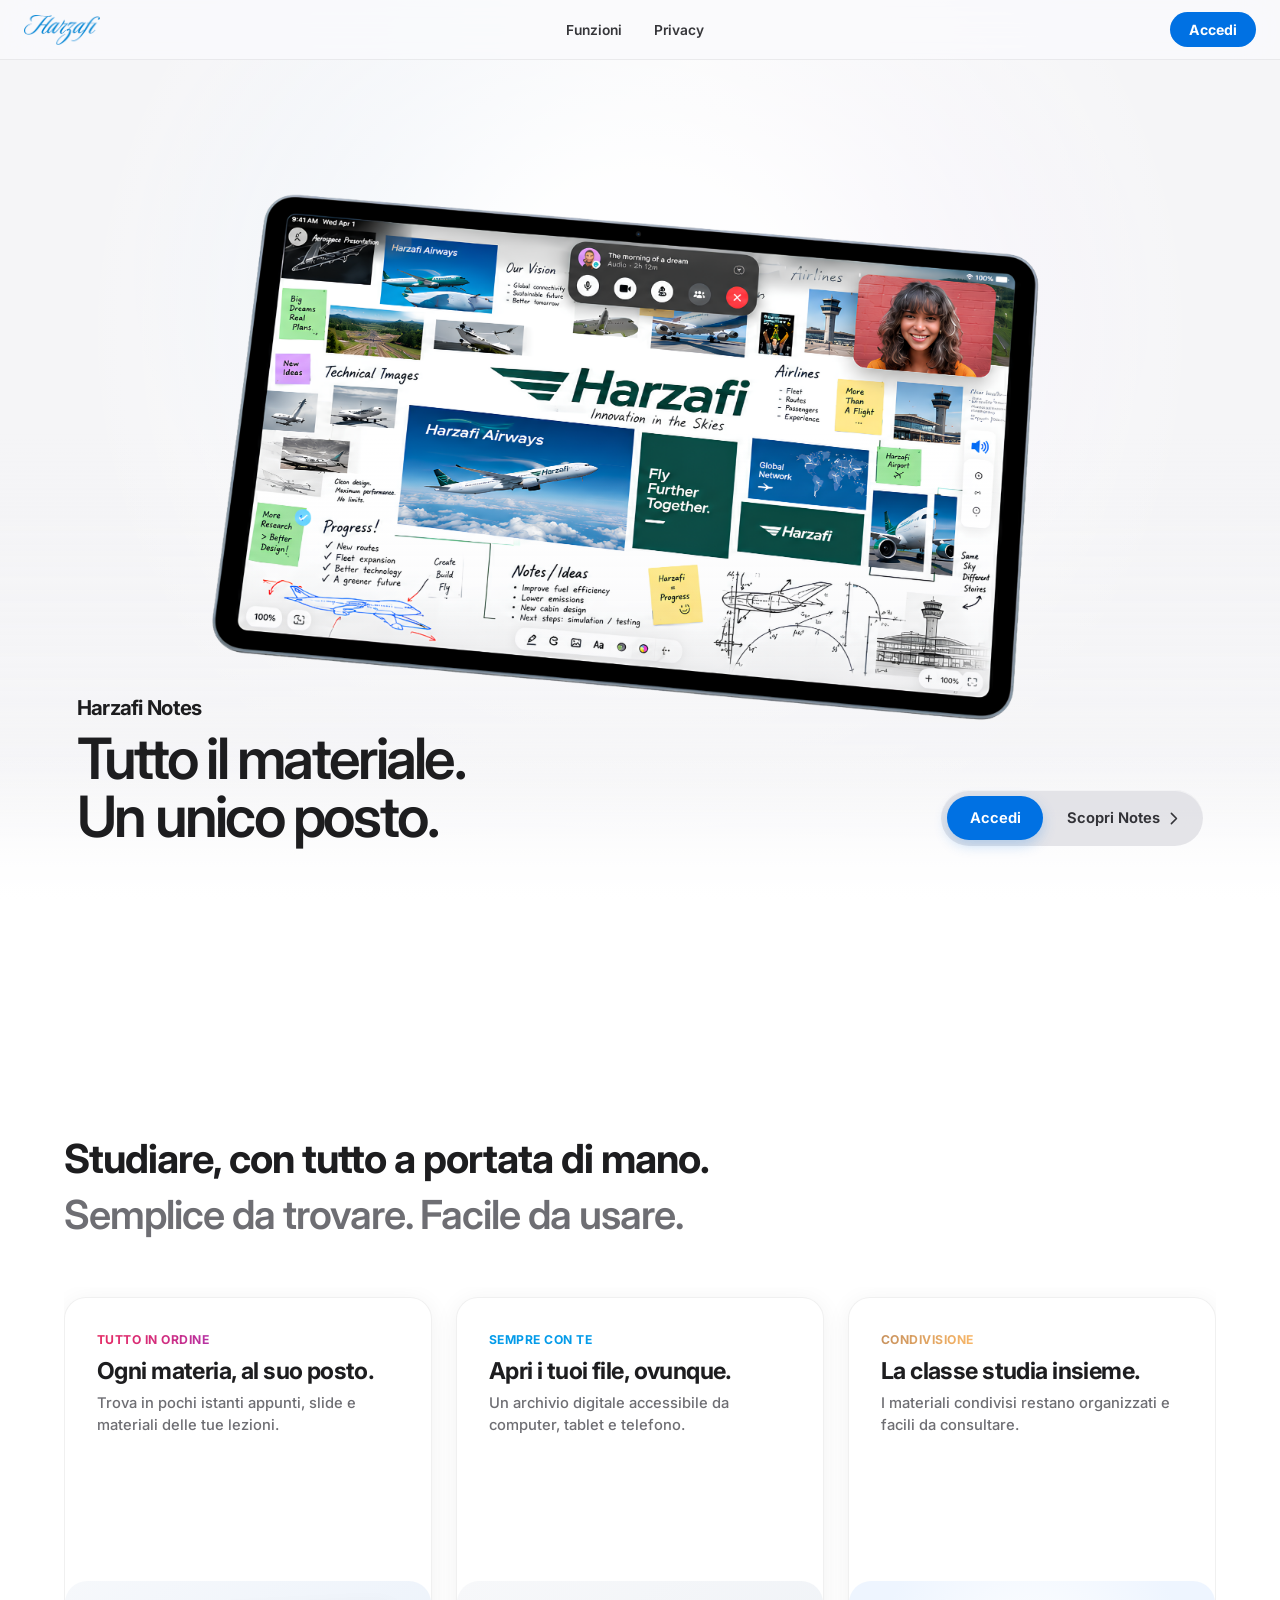
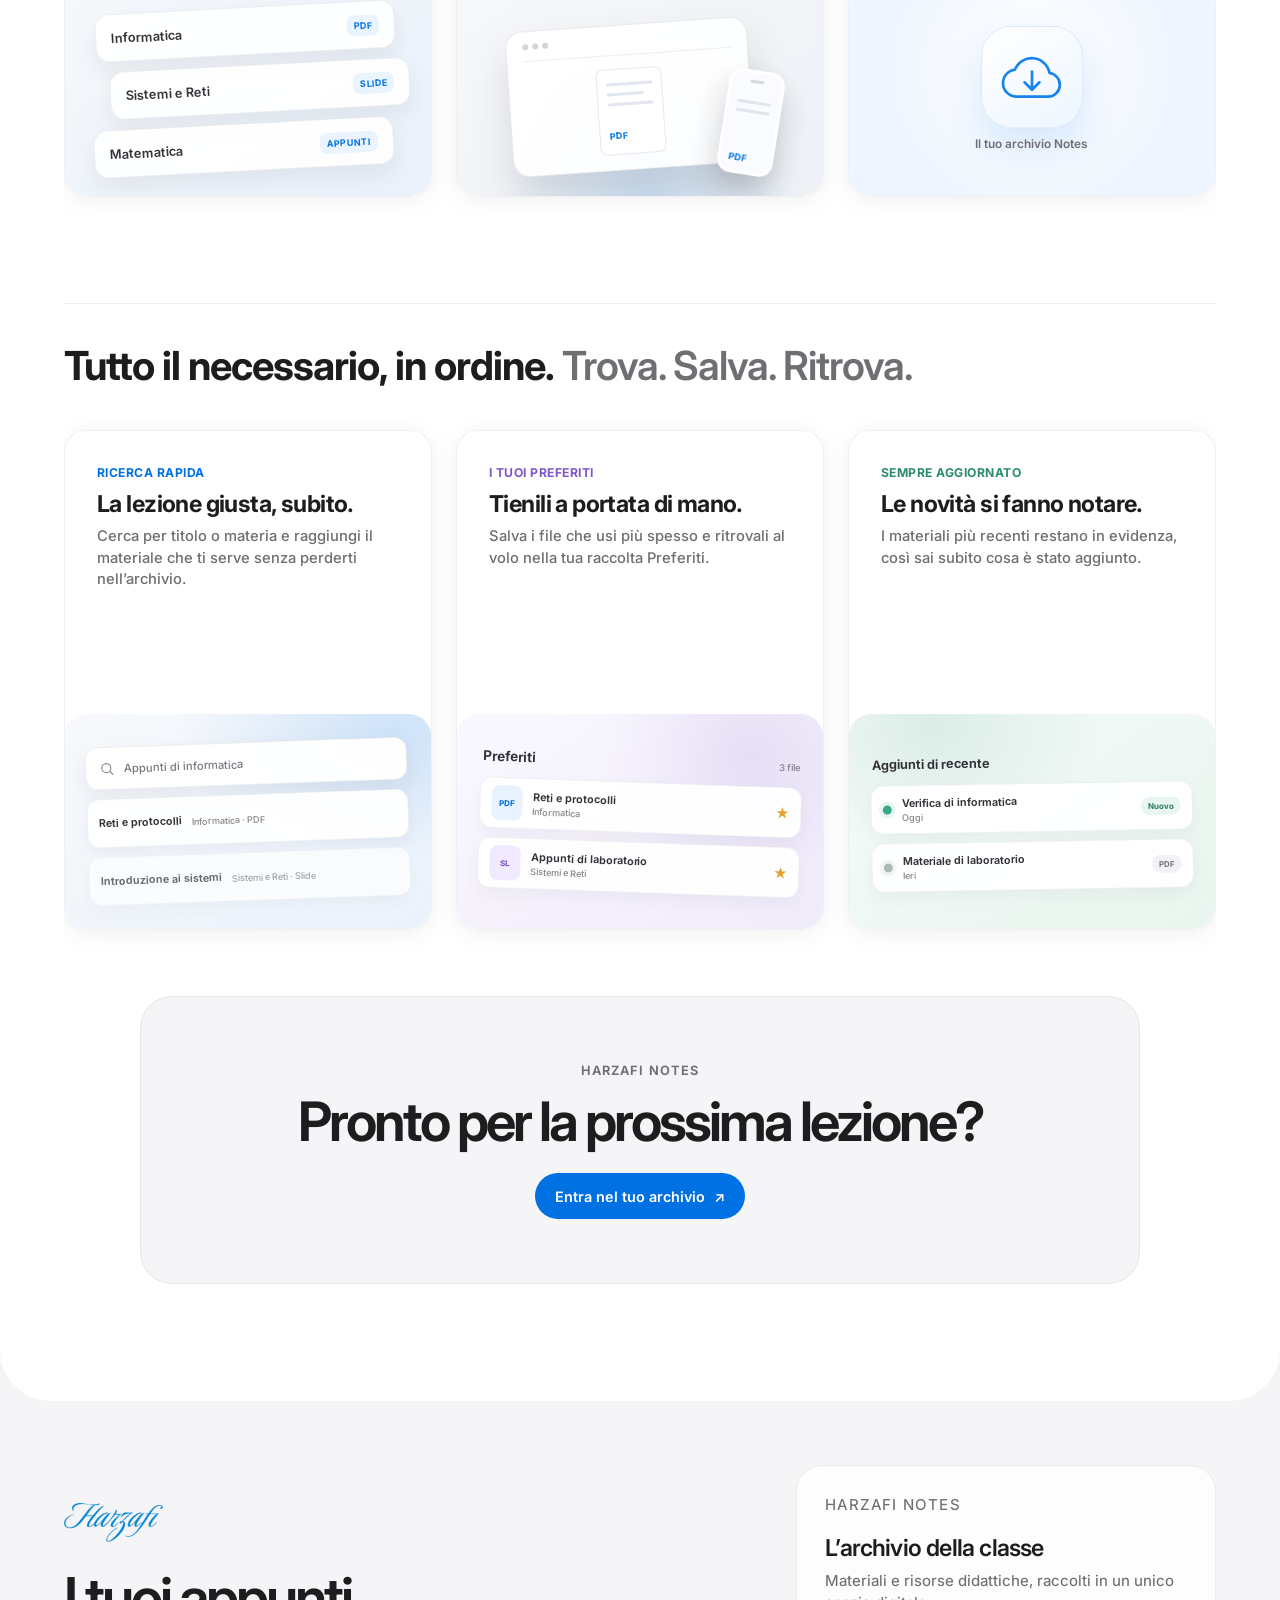
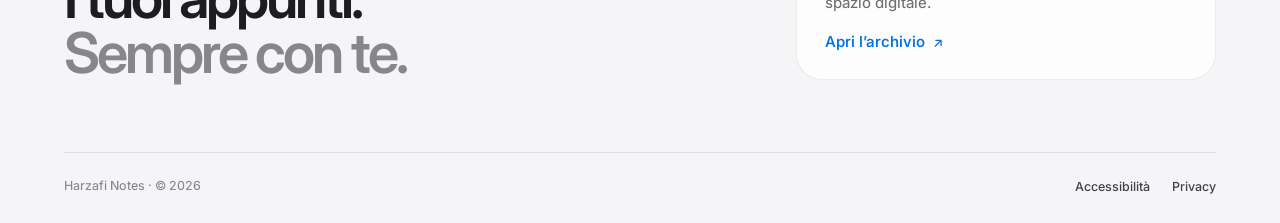
==== commit bbce7ec1: "Fix blank gap below Notes carousels" ====
--- a/index.html
+++ b/index.html
@@ -14,7 +14,7 @@
     <link rel="stylesheet" href="fsl-base.css?v=20260928-notes">
     <link rel="stylesheet" href="modern.css?v=20260928-notes">
     <link rel="stylesheet" href="home-cards.css?v=20260928-notes">
-    <link rel="stylesheet" href="notes-theme.css?v=20260930-notes-home-carousel">
+    <link rel="stylesheet" href="notes-theme.css?v=20260930-notes-carousel-spacing">
     <link rel="stylesheet" href="carousel-motion.css?v=20260917-shared-motion">
     <script defer src="carousel-player.js?v=20260917-shared-motion"></script>
     <script defer src="home-carousel.js?v=20260930-notes-home-carousel"></script>
@@ -176,7 +176,7 @@
                         </div>
                     </div>
                 </section>
-                <div class="notes-final-cta reveal">
+                <div class="notes-final-cta">
                     <p class="notes-final-eyebrow">Harzafi Notes</p>
                     <h2>Pronto per la prossima lezione?</h2>
                     <a href="login.html?v=20260928-notes-auth-key" class="btn-premium">Entra nel tuo archivio <span aria-hidden="true">↗</span></a>
--- a/notes-theme.css
+++ b/notes-theme.css
@@ -175,11 +175,11 @@
 .notes-recent-row em { padding: 4px 7px; border-radius: 999px; background: #e7f6ef; color: #28785f; font-size: .5rem; font-style: normal; font-weight: 700; }
 .notes-recent-row .notes-recent-tag--old { background: #f1f2f4; color: #777780; }
 
-.notes-final-cta { width: min(100% - 40px, 1000px); margin: clamp(48px, 5vw, 72px) auto 0; padding: clamp(36px, 6vw, 76px); border: 1px solid rgba(29, 29, 31, .06); border-radius: 32px; background: #f5f5f7; text-align: center; }
+.notes-final-cta { width: min(100% - 40px, 1000px); margin: clamp(20px, 3vw, 36px) auto 0; padding: clamp(32px, 5vw, 64px); border: 1px solid rgba(29, 29, 31, .06); border-radius: 32px; background: #f5f5f7; text-align: center; }
 .notes-final-eyebrow { margin-bottom: 12px; color: #6e6e73; font-size: .8rem; font-weight: 650; letter-spacing: .08em; text-transform: uppercase; }
 .notes-final-cta h2 { margin-bottom: 24px; color: #1d1d1f; font-size: clamp(2rem, 5vw, 3.4rem); font-weight: 650; letter-spacing: -.055em; line-height: 1.02; }
 .notes-final-cta .btn-premium { min-height: 46px; padding: 0 20px; gap: 9px; border-radius: 999px; background: #0071e3; color: #fff; text-decoration: none; font-size: .9rem; font-weight: 600; }
-.notes-footer { margin-top: clamp(24px, 3.5vw, 44px); }
+.notes-footer { margin-top: clamp(12px, 2vw, 24px); }
 .notes-footer .harzafi-footer-main { grid-template-columns: minmax(0,1.2fr) minmax(260px,.8fr); }
 
 /* Login Notes usa il pannello scuro e la gerarchia di Harzafi FSL. */
@@ -336,7 +336,7 @@
     .notes-extra-features-header .apple-features-title { font-size: clamp(2rem, 9vw, 2.7rem); }
     .notes-features-grid { grid-auto-columns: min(82vw, 320px); gap: 15px; }
     .notes-feature-art { min-height: 190px; }
-    .notes-final-cta { width: calc(100% - 32px); padding: 36px 21px; border-radius: 25px; }
+    .notes-final-cta { width: calc(100% - 32px); margin-top: 20px; padding: 28px 21px; border-radius: 25px; }
     .notes-footer .harzafi-footer-main { grid-template-columns: 1fr; gap: 30px; }
     .notes-footer .harzafi-footer-brand h2 { font-size: 2.2rem; }
     .notes-login-page #login-page-wrapper { min-height: 100svh !important; padding: 0 !important; place-items: stretch; }
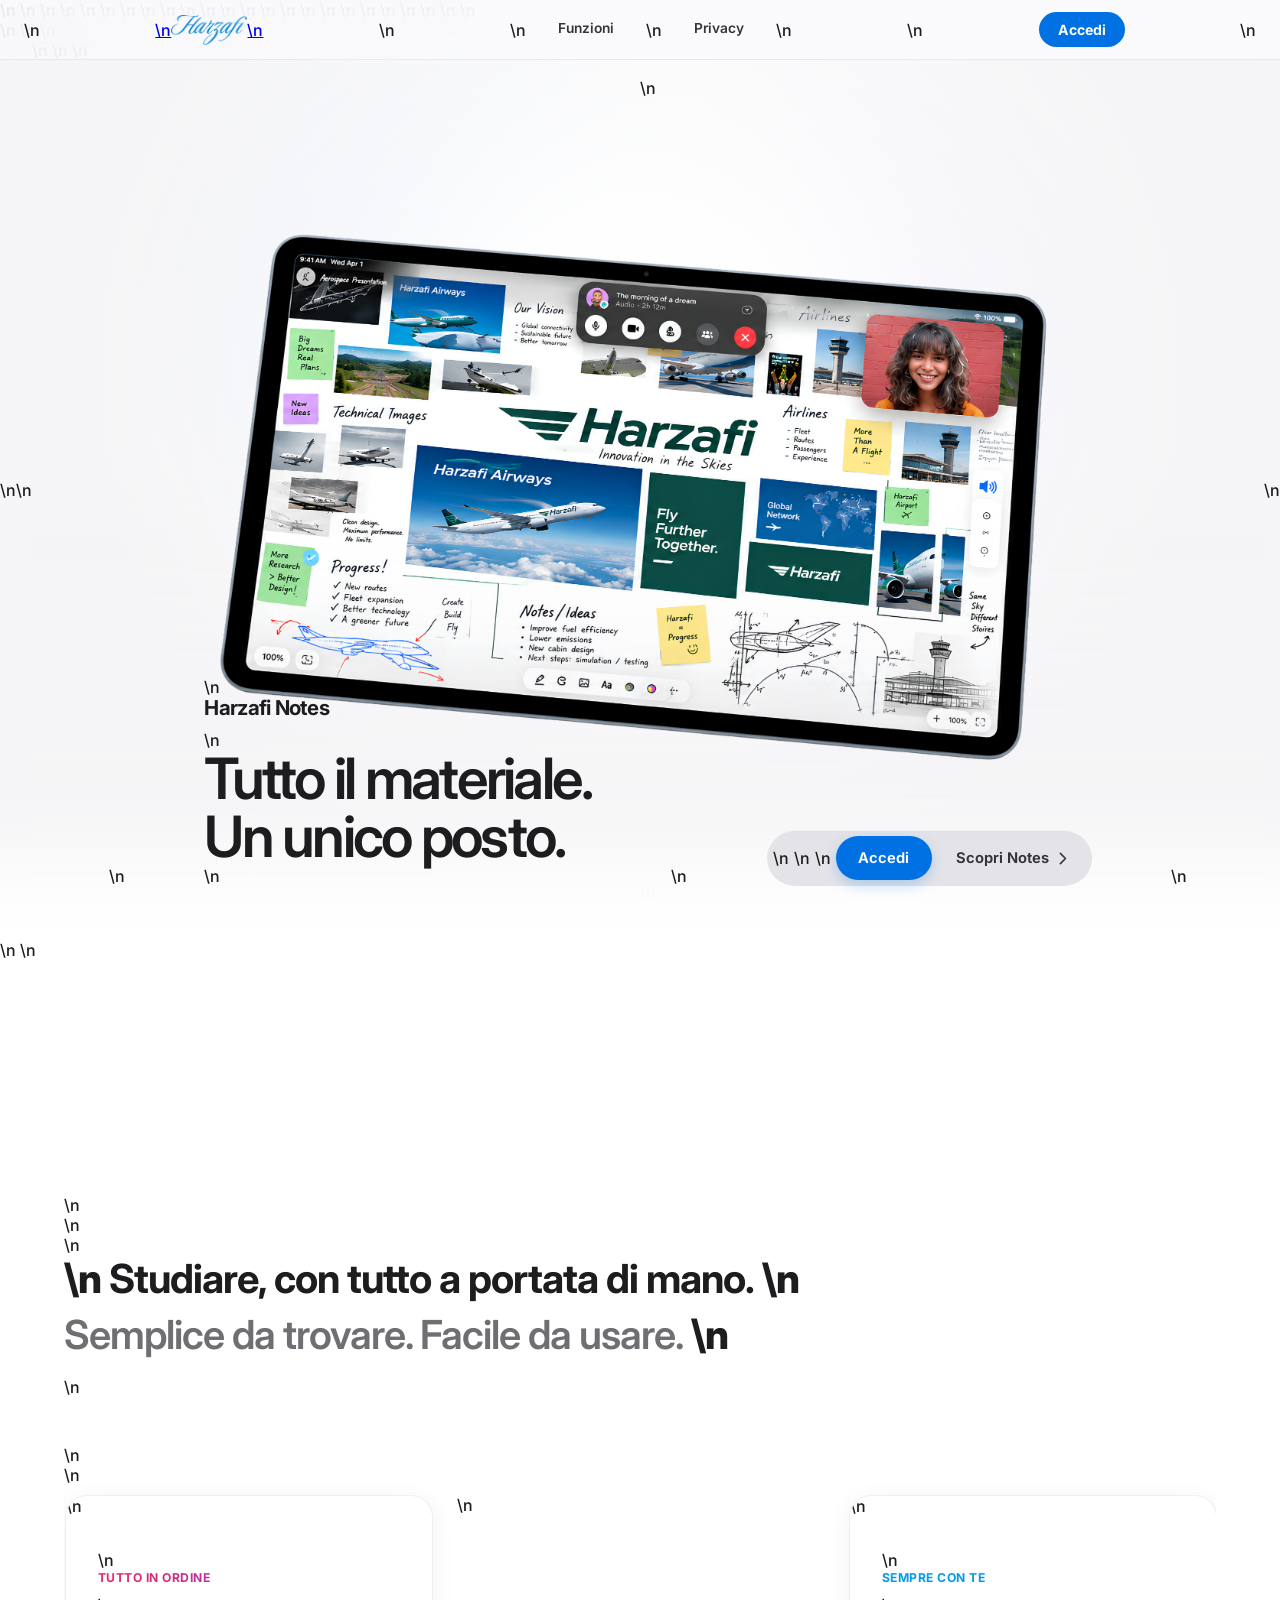
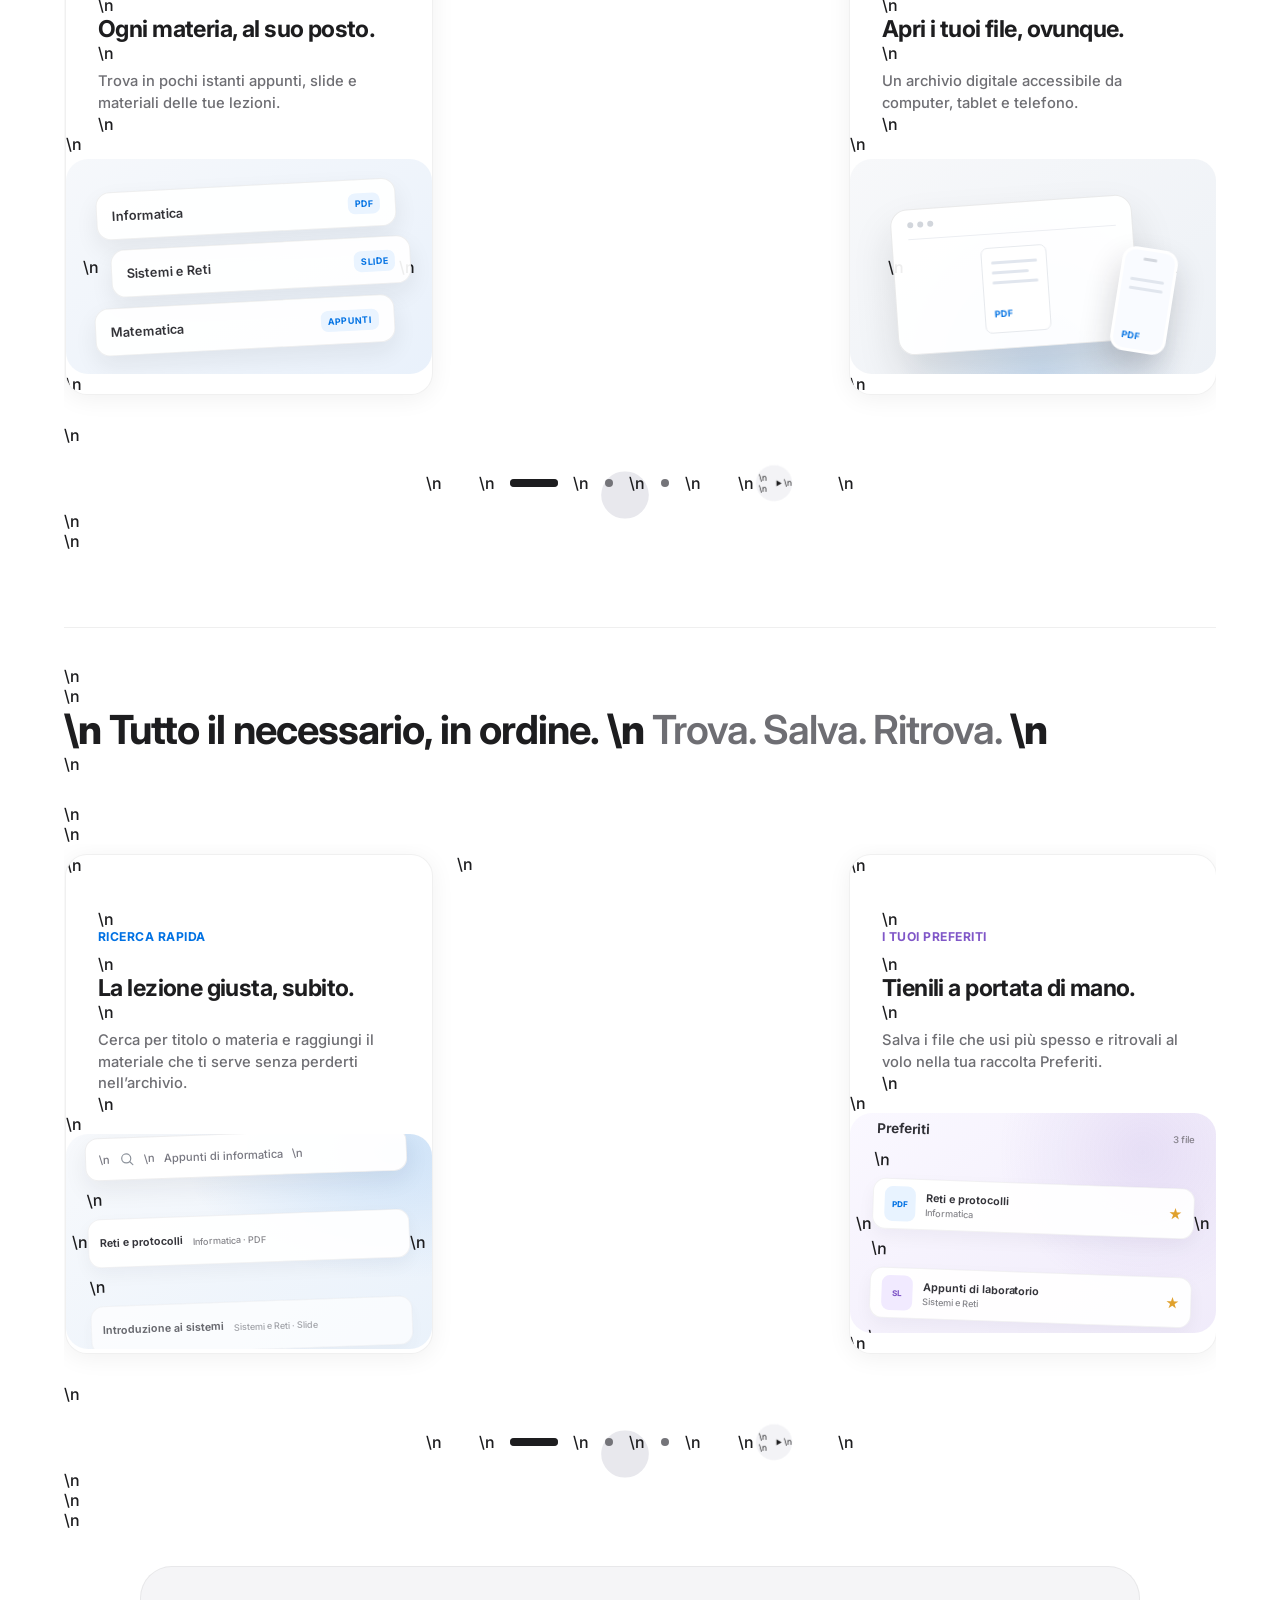
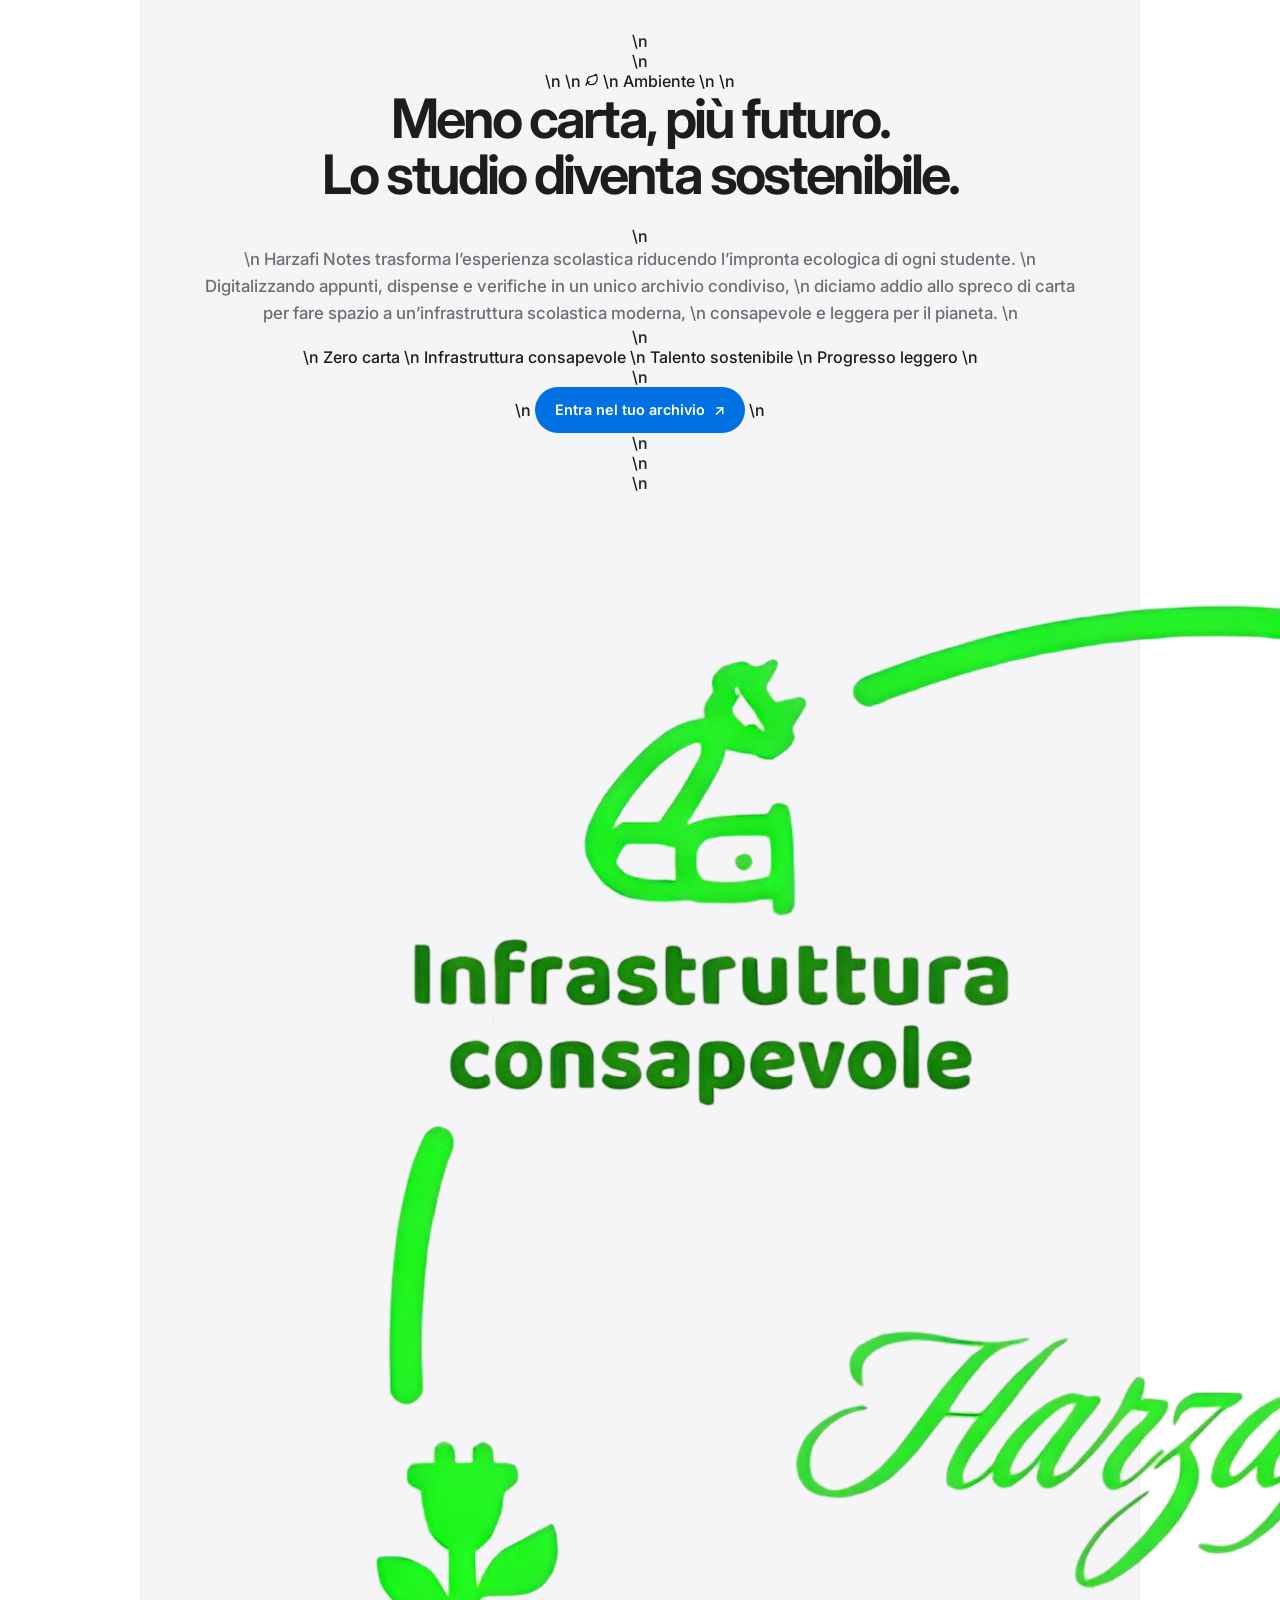
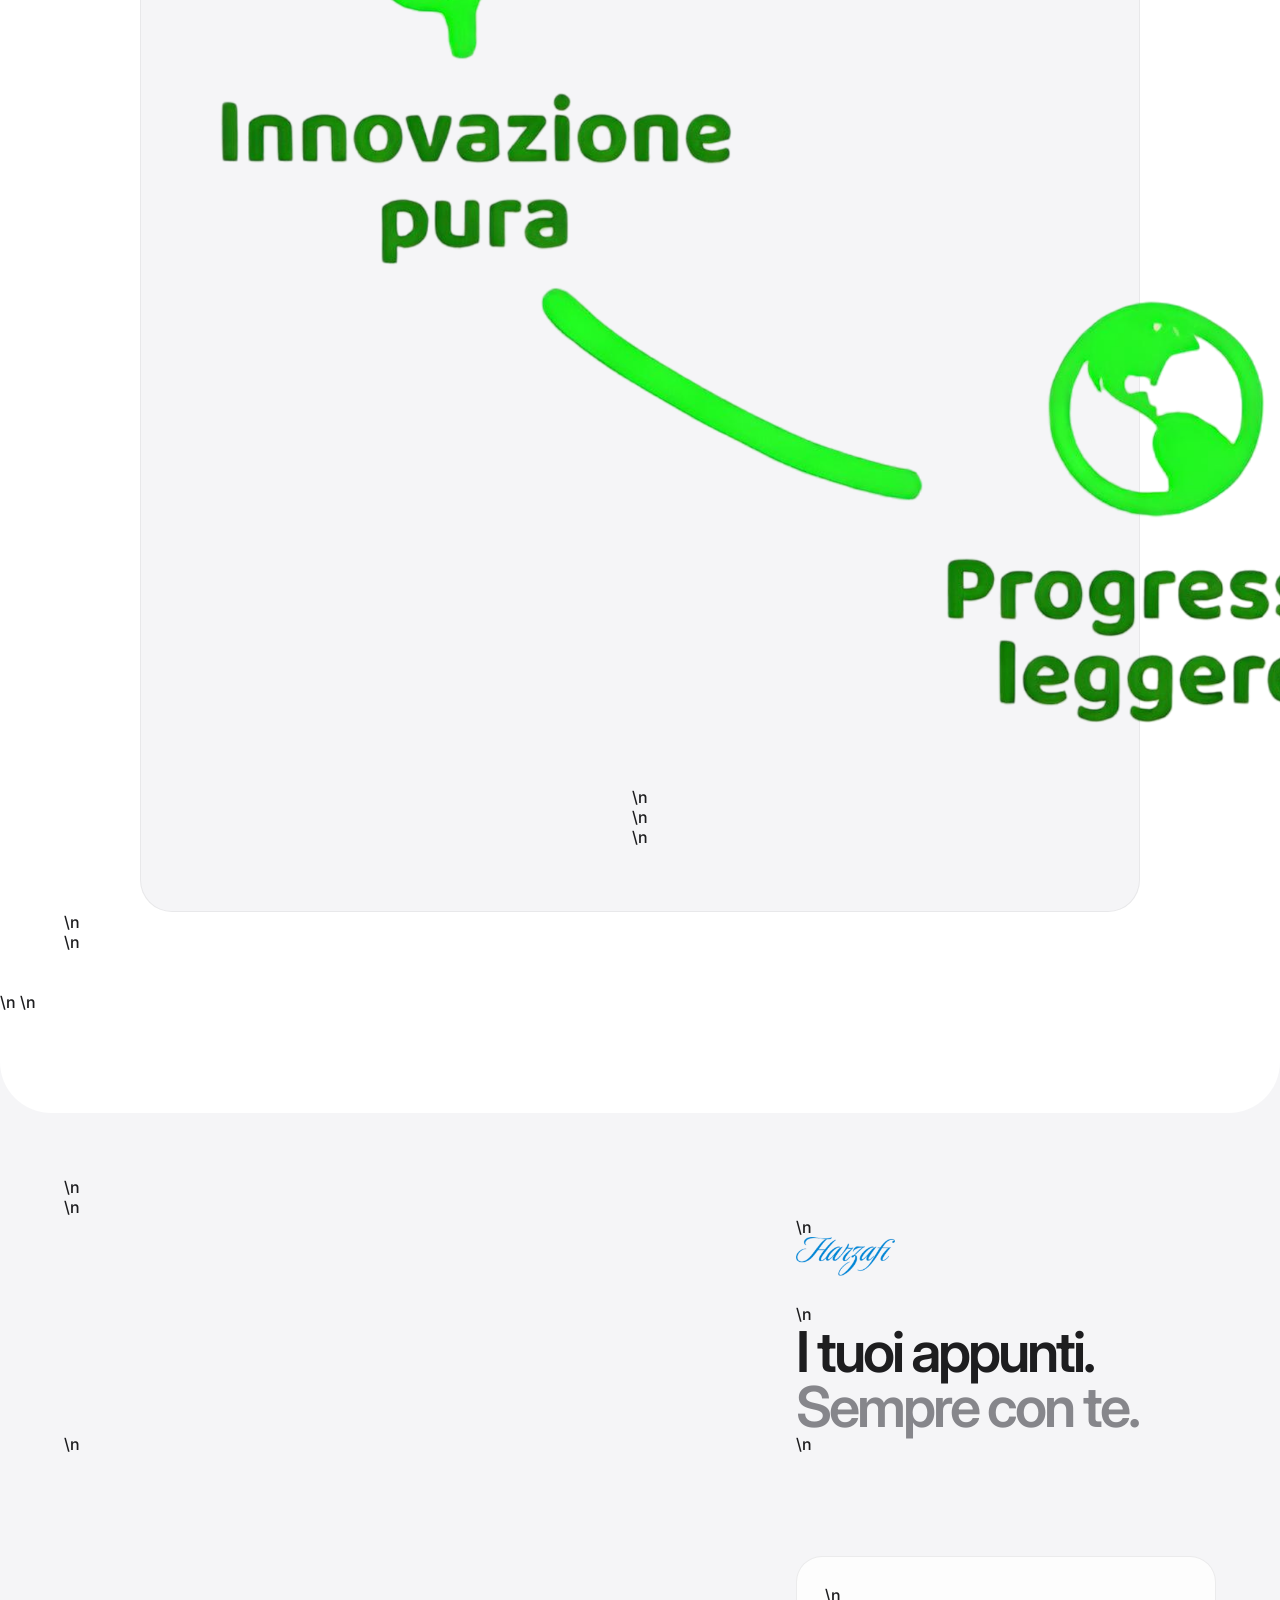
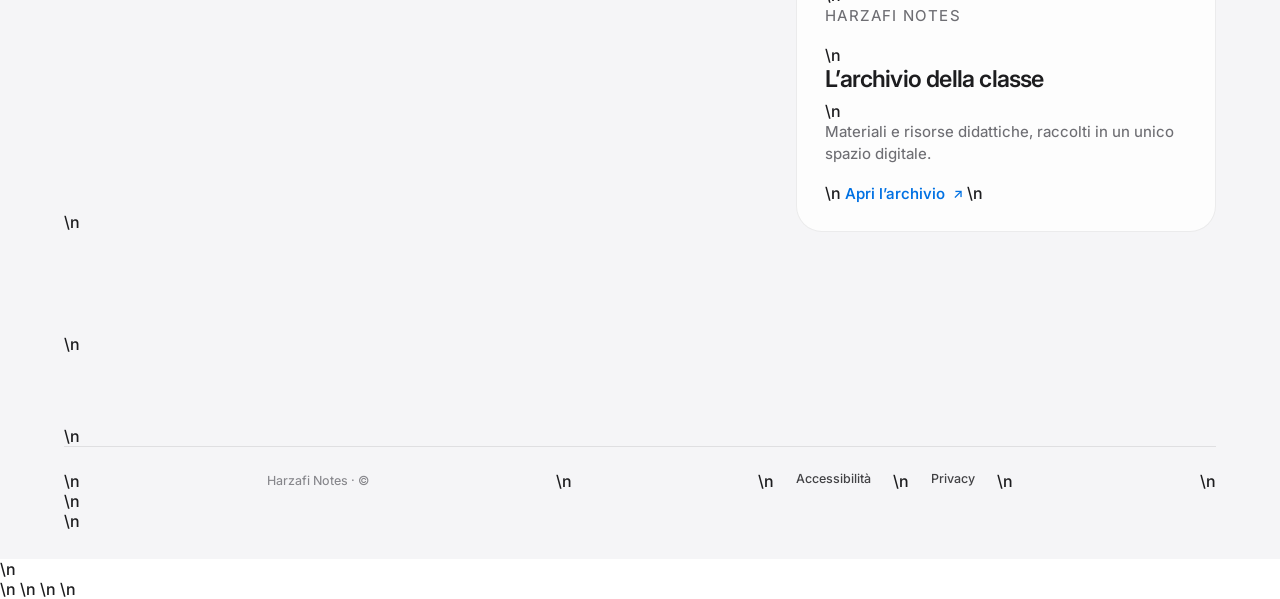
==== commit 4365163d: "Aggiungi sezione Ambiente in stile Apple con grafica Harzafi" ====
--- a/index.html
+++ b/index.html
@@ -1,215 +1,243 @@
-<!doctype html>
-<html lang="it" class="home-document">
-<head>
-    <meta charset="UTF-8">
-    <meta name="viewport" content="width=device-width, initial-scale=1, viewport-fit=cover">
-    <meta name="description" content="Harzafi Notes: gli appunti della classe, ordinati per materia e sempre a portata di mano.">
-    <meta name="theme-color" content="#ffffff">
-    <title>Harzafi Notes — Tutto il materiale, in un unico posto</title>
-    <link rel="preconnect" href="https://fonts.googleapis.com">
-    <link rel="preconnect" href="https://fonts.gstatic.com" crossorigin>
-    <link href="https://fonts.googleapis.com/css2?family=Inter:wght@400;500;600;700;800&display=swap" rel="stylesheet">
-    <link rel="icon" type="image/png" sizes="32x32" href="IMMAGINI/HARZAFI-LOGO-FOR-APPLE.png">
-    <link rel="apple-touch-icon" sizes="180x180" href="IMMAGINI/HARZAFI-LOGO-FOR-APPLE.png">
-    <link rel="stylesheet" href="fsl-base.css?v=20260928-notes">
-    <link rel="stylesheet" href="modern.css?v=20260928-notes">
-    <link rel="stylesheet" href="home-cards.css?v=20260928-notes">
-    <link rel="stylesheet" href="notes-theme.css?v=20260930-notes-carousel-spacing">
-    <link rel="stylesheet" href="carousel-motion.css?v=20260917-shared-motion">
-    <script defer src="carousel-player.js?v=20260917-shared-motion"></script>
-    <script defer src="home-carousel.js?v=20260930-notes-home-carousel"></script>
-    <script defer src="carousel-motion.js?v=20260917-shared-motion"></script>
-    <script defer src="site-motion.js?v=20260928-notes"></script>
-</head>
-<body class="home-page notes-home-page">
-    <div id="landing-view">
-        <nav class="navbar-wrapper glass" aria-label="Navigazione principale">
-            <a class="nav-logo" href="#inizio" aria-label="Harzafi Notes, inizio">
-                <img src="IMMAGINI/LOGO-HARZAFI.png" alt="Harzafi">
-            </a>
-            <div class="nav-links">
-                <a href="#funzioni">Funzioni</a>
-                <a href="privacy-account.html">Privacy</a>
-            </div>
-            <a href="login.html?v=20260928-notes-auth-key" class="btn-premium nav-login">Accedi</a>
-        </nav>
-
-        <header class="hero-wrapper notes-hero" id="inizio">
-            <div class="hero-mesh" aria-hidden="true"></div>
-            <div class="hero-shell">
-                <div class="hero-stage notes-hero-stage" aria-hidden="true">
-                    <img class="notes-hero-art" src="IMMAGINI/Mockup del tablet Harzafi Airways.png" alt="">
-                </div>
-                <div class="hero-copy-row">
-                    <div class="hero-copy reveal active">
-                        <p class="hero-kicker">Harzafi Notes</p>
-                        <h1>Tutto il materiale.<span>Un unico posto.</span></h1>
-                    </div>
-                    <div class="hero-cta-panel reveal active" aria-label="Azioni principali">
-                        <a href="login.html?v=20260928-notes-auth-key" class="hero-login">Accedi</a>
-                        <a href="#funzioni" class="hero-discover">Scopri Notes <svg viewBox="0 0 20 20" aria-hidden="true"><path d="m7.5 4 6 6-6 6" fill="none" stroke="currentColor" stroke-width="1.8" stroke-linecap="round" stroke-linejoin="round"/></svg></a>
-                    </div>
-                </div>
-            </div>
-        </header>
-
-        <section id="funzioni" class="apple-features-section notes-features-section" aria-labelledby="notes-features-title">
-            <div class="apple-features-container">
-                <div class="apple-features-header">
-                    <h2 class="apple-features-title" id="notes-features-title">
-                        <span class="apple-title-main">Studiare, con tutto a portata di mano.</span>
-                        <span class="apple-title-sub">Semplice da trovare. Facile da usare.</span>
-                    </h2>
-                </div>
-                <div class="apple-features-carousel notes-features-carousel" id="notes-core-cards-shell">
-                    <div class="apple-features-grid notes-features-grid" id="notes-core-cards" tabindex="0" role="list" aria-label="Funzionalità di Harzafi Notes">
-                        <article class="apple-card feature-card feature-card--progress notes-feature-card" role="listitem">
-                            <div class="apple-card-top">
-                                <span class="apple-card-eyebrow">TUTTO IN ORDINE</span>
-                                <h3 class="apple-card-heading">Ogni materia, al suo posto.</h3>
-                                <p class="apple-card-desc">Trova in pochi istanti appunti, slide e materiali delle tue lezioni.</p>
-                            </div>
-                            <div class="apple-card-media notes-feature-art notes-art-subjects" aria-hidden="true">
-                                <div class="subject-stack"><span>Informatica <b>PDF</b></span><span>Sistemi e Reti <b>SLIDE</b></span><span>Matematica <b>APPUNTI</b></span></div>
-                            </div>
-                        </article>
-                        <article class="apple-card feature-card feature-card--privacy notes-feature-card" role="listitem">
-                            <div class="apple-card-top">
-                                <span class="apple-card-eyebrow">SEMPRE CON TE</span>
-                                <h3 class="apple-card-heading">Apri i tuoi file, ovunque.</h3>
-                                <p class="apple-card-desc">Un archivio digitale accessibile da computer, tablet e telefono.</p>
-                            </div>
-                            <div class="apple-card-media notes-feature-art notes-art-device" aria-hidden="true">
-                                <div class="device-window"><div class="device-window-bar"><i></i><i></i><i></i></div><div class="device-document"><span></span><span></span><span></span><b>PDF</b></div></div>
-                                <div class="device-phone"><i></i><span></span><span></span><b>PDF</b></div>
-                            </div>
-                        </article>
-                        <article class="apple-card feature-card feature-card--events notes-feature-card" role="listitem">
-                            <div class="apple-card-top">
-                                <span class="apple-card-eyebrow">CONDIVISIONE</span>
-                                <h3 class="apple-card-heading">La classe studia insieme.</h3>
-                                <p class="apple-card-desc">I materiali condivisi restano organizzati e facili da consultare.</p>
-                            </div>
-                            <div class="apple-card-media notes-feature-art notes-art-cloud" aria-hidden="true">
-                                <div class="cloud-mark"><svg viewBox="0 0 64 64"><path d="M48.5 28.2A17 17 0 0 0 16 25a12.8 12.8 0 0 0 1 25.5h30a11.2 11.2 0 0 0 1.5-22.3Z"/><path d="M32 27v17m-7-7 7 7 7-7"/></svg></div>
-                                <span class="cloud-caption">Il tuo archivio Notes</span>
-                            </div>
-                        </article>
-                    </div>
-                    <div class="carousel-player notes-feature-player" id="notes-core-cards-player" style="--carousel-duration:6500ms;" aria-label="Riproduzione automatica delle funzionalità principali" hidden>
-                        <div class="carousel-timeline" role="group" aria-label="Scegli una funzionalità">
-                            <button type="button" class="carousel-timeline-step is-active" aria-label="Ogni materia, al suo posto" aria-controls="notes-core-cards" aria-current="true"></button>
-                            <button type="button" class="carousel-timeline-step" aria-label="Apri i tuoi file ovunque" aria-controls="notes-core-cards" aria-current="false"></button>
-                            <button type="button" class="carousel-timeline-step" aria-label="La classe studia insieme" aria-controls="notes-core-cards" aria-current="false"></button>
-                        </div>
-                        <button type="button" class="carousel-play-toggle" aria-label="Metti in pausa il carosello" aria-pressed="false" aria-controls="notes-core-cards">
-                            <span class="carousel-pause-symbol" aria-hidden="true"><i></i><i></i></span>
-                            <svg class="carousel-play-symbol" viewBox="0 0 24 24" aria-hidden="true"><path d="M8 5.5 19 12 8 18.5Z" fill="currentColor"/></svg>
-                        </button>
-                    </div>
-                </div>
-                <section class="notes-extra-features" aria-labelledby="notes-extra-features-title">
-                    <div class="apple-features-header notes-extra-features-header">
-                        <h2 class="apple-features-title" id="notes-extra-features-title">
-                            <span class="apple-title-main">Tutto il necessario, in ordine.</span>
-                            <span class="apple-title-sub">Trova. Salva. Ritrova.</span>
-                        </h2>
-                    </div>
-                    <div class="apple-features-carousel notes-features-carousel" id="notes-extra-cards-shell">
-                        <div class="apple-features-grid notes-features-grid" id="notes-extra-cards" tabindex="0" role="list" aria-label="Strumenti per studiare con Harzafi Notes">
-                            <article class="apple-card feature-card feature-card--search notes-feature-card" role="listitem">
-                                <div class="apple-card-top">
-                                    <span class="apple-card-eyebrow">RICERCA RAPIDA</span>
-                                    <h3 class="apple-card-heading">La lezione giusta, subito.</h3>
-                                    <p class="apple-card-desc">Cerca per titolo o materia e raggiungi il materiale che ti serve senza perderti nell’archivio.</p>
-                                </div>
-                                <div class="apple-card-media notes-feature-art notes-art-search" aria-hidden="true">
-                                    <div class="notes-search-demo">
-                                        <div class="notes-search-field">
-                                            <svg viewBox="0 0 24 24"><circle cx="10.8" cy="10.8" r="6.8"></circle><path d="m16 16 4.4 4.4"></path></svg>
-                                            <span>Appunti di informatica</span>
-                                        </div>
-                                        <div class="notes-search-result"><b>Reti e protocolli</b><span>Informatica · PDF</span></div>
-                                        <div class="notes-search-result notes-search-result--muted"><b>Introduzione ai sistemi</b><span>Sistemi e Reti · Slide</span></div>
-                                    </div>
-                                </div>
-                            </article>
-                            <article class="apple-card feature-card feature-card--favorites notes-feature-card" role="listitem">
-                                <div class="apple-card-top">
-                                    <span class="apple-card-eyebrow">I TUOI PREFERITI</span>
-                                    <h3 class="apple-card-heading">Tienili a portata di mano.</h3>
-                                    <p class="apple-card-desc">Salva i file che usi più spesso e ritrovali al volo nella tua raccolta Preferiti.</p>
-                                </div>
-                                <div class="apple-card-media notes-feature-art notes-art-favorites" aria-hidden="true">
-                                    <div class="notes-favorite-demo">
-                                        <div class="notes-favorite-heading"><span>Preferiti</span><b>3 file</b></div>
-                                        <div class="notes-favorite-row"><span class="notes-file-mark notes-file-mark--blue">PDF</span><span><b>Reti e protocolli</b><small>Informatica</small></span><i>★</i></div>
-                                        <div class="notes-favorite-row"><span class="notes-file-mark notes-file-mark--violet">SL</span><span><b>Appunti di laboratorio</b><small>Sistemi e Reti</small></span><i>★</i></div>
-                                    </div>
-                                </div>
-                            </article>
-                            <article class="apple-card feature-card feature-card--recent notes-feature-card" role="listitem">
-                                <div class="apple-card-top">
-                                    <span class="apple-card-eyebrow">SEMPRE AGGIORNATO</span>
-                                    <h3 class="apple-card-heading">Le novità si fanno notare.</h3>
-                                    <p class="apple-card-desc">I materiali più recenti restano in evidenza, così sai subito cosa è stato aggiunto.</p>
-                                </div>
-                                <div class="apple-card-media notes-feature-art notes-art-recent" aria-hidden="true">
-                                    <div class="notes-recent-demo">
-                                        <div class="notes-recent-heading">Aggiunti di recente</div>
-                                        <div class="notes-recent-row"><span class="notes-recent-dot"></span><span><b>Verifica di informatica</b><small>Oggi</small></span><em>Nuovo</em></div>
-                                        <div class="notes-recent-row"><span class="notes-recent-dot notes-recent-dot--soft"></span><span><b>Materiale di laboratorio</b><small>Ieri</small></span><em class="notes-recent-tag--old">PDF</em></div>
-                                    </div>
-                                </div>
-                            </article>
-                        </div>
-                        <div class="carousel-player notes-feature-player" id="notes-extra-cards-player" style="--carousel-duration:6500ms;" aria-label="Riproduzione automatica degli strumenti di studio" hidden>
-                            <div class="carousel-timeline" role="group" aria-label="Scegli uno strumento">
-                                <button type="button" class="carousel-timeline-step is-active" aria-label="La lezione giusta, subito" aria-controls="notes-extra-cards" aria-current="true"></button>
-                                <button type="button" class="carousel-timeline-step" aria-label="Tienili a portata di mano" aria-controls="notes-extra-cards" aria-current="false"></button>
-                                <button type="button" class="carousel-timeline-step" aria-label="Le novità si fanno notare" aria-controls="notes-extra-cards" aria-current="false"></button>
-                            </div>
-                            <button type="button" class="carousel-play-toggle" aria-label="Metti in pausa il carosello" aria-pressed="false" aria-controls="notes-extra-cards">
-                                <span class="carousel-pause-symbol" aria-hidden="true"><i></i><i></i></span>
-                                <svg class="carousel-play-symbol" viewBox="0 0 24 24" aria-hidden="true"><path d="M8 5.5 19 12 8 18.5Z" fill="currentColor"/></svg>
-                            </button>
-                        </div>
-                    </div>
-                </section>
-                <div class="notes-final-cta">
-                    <p class="notes-final-eyebrow">Harzafi Notes</p>
-                    <h2>Pronto per la prossima lezione?</h2>
-                    <a href="login.html?v=20260928-notes-auth-key" class="btn-premium">Entra nel tuo archivio <span aria-hidden="true">↗</span></a>
-                </div>
-            </div>
-        </section>
-
-        <footer class="harzafi-footer notes-footer" id="footer">
-            <div class="harzafi-footer-inner">
-                <div class="harzafi-footer-main">
-                    <div class="harzafi-footer-brand">
-                        <img src="IMMAGINI/LOGO-HARZAFI.png" alt="Harzafi">
-                        <h2>I tuoi appunti.<br><span>Sempre con te.</span></h2>
-                    </div>
-                    <div class="harzafi-footer-profile">
-                        <p class="harzafi-footer-eyebrow">Harzafi Notes</p>
-                        <h3>L’archivio della classe</h3>
-                        <p>Materiali e risorse didattiche, raccolti in un unico spazio digitale.</p>
-                        <a href="login.html?v=20260928-notes-auth-key">Apri l’archivio</a>
-                    </div>
-                </div>
-                <div class="harzafi-footer-bottom">
-                    <p>Harzafi Notes · © <span id="footer-year"></span></p>
-                    <nav class="harzafi-footer-links" aria-label="Informazioni">
-                        <a href="accessibilita.html">Accessibilità</a>
-                        <a href="privacy-account.html">Privacy</a>
-                    </nav>
-                </div>
-            </div>
-        </footer>
-    </div>
-    <script>
-        document.getElementById('footer-year').textContent = new Date().getFullYear();
-    </script>
-</body>
-</html>
+﻿<!doctype html>+\n<html lang="it" class="home-document">+\n<head>+\n    <meta charset="UTF-8">+\n    <meta name="viewport" content="width=device-width, initial-scale=1, viewport-fit=cover">+\n    <meta name="description" content="Harzafi Notes: gli appunti della classe, ordinati per materia e sempre a portata di mano.">+\n    <meta name="theme-color" content="#ffffff">+\n    <title>Harzafi Notes — Tutto il materiale, in un unico posto</title>+\n    <link rel="preconnect" href="https://fonts.googleapis.com">+\n    <link rel="preconnect" href="https://fonts.gstatic.com" crossorigin>+\n    <link href="https://fonts.googleapis.com/css2?family=Inter:wght@400;500;600;700;800&display=swap" rel="stylesheet">+\n    <link rel="icon" type="image/png" sizes="32x32" href="IMMAGINI/HARZAFI-LOGO-FOR-APPLE.png">+\n    <link rel="apple-touch-icon" sizes="180x180" href="IMMAGINI/HARZAFI-LOGO-FOR-APPLE.png">+\n    <link rel="stylesheet" href="fsl-base.css?v=20260928-notes">+\n    <link rel="stylesheet" href="modern.css?v=20260928-notes">+\n    <link rel="stylesheet" href="home-cards.css?v=20260928-notes">+\n    <link rel="stylesheet" href="notes-theme.css?v=20260930-notes-carousel-spacing">+\n    <link rel="stylesheet" href="carousel-motion.css?v=20260917-shared-motion">+\n    <script defer src="carousel-player.js?v=20260917-shared-motion"></script>+\n    <script defer src="home-carousel.js?v=20260930-notes-home-carousel"></script>+\n    <script defer src="carousel-motion.js?v=20260917-shared-motion"></script>+\n    <script defer src="site-motion.js?v=20260928-notes"></script>+\n</head>+\n<body class="home-page notes-home-page">+\n    <div id="landing-view">+\n        <nav class="navbar-wrapper glass" aria-label="Navigazione principale">+\n            <a class="nav-logo" href="#inizio" aria-label="Harzafi Notes, inizio">+\n                <img src="IMMAGINI/LOGO-HARZAFI.png" alt="Harzafi">+\n            </a>+\n            <div class="nav-links">+\n                <a href="#funzioni">Funzioni</a>+\n                <a href="privacy-account.html">Privacy</a>+\n            </div>+\n            <a href="login.html?v=20260928-notes-auth-key" class="btn-premium nav-login">Accedi</a>+\n        </nav>+\n+\n        <header class="hero-wrapper notes-hero" id="inizio">+\n            <div class="hero-mesh" aria-hidden="true"></div>+\n            <div class="hero-shell">+\n                <div class="hero-stage notes-hero-stage" aria-hidden="true">+\n                    <img class="notes-hero-art" src="IMMAGINI/Mockup del tablet Harzafi Airways.png" alt="">+\n                </div>+\n                <div class="hero-copy-row">+\n                    <div class="hero-copy reveal active">+\n                        <p class="hero-kicker">Harzafi Notes</p>+\n                        <h1>Tutto il materiale.<span>Un unico posto.</span></h1>+\n                    </div>+\n                    <div class="hero-cta-panel reveal active" aria-label="Azioni principali">+\n                        <a href="login.html?v=20260928-notes-auth-key" class="hero-login">Accedi</a>+\n                        <a href="#funzioni" class="hero-discover">Scopri Notes <svg viewBox="0 0 20 20" aria-hidden="true"><path d="m7.5 4 6 6-6 6" fill="none" stroke="currentColor" stroke-width="1.8" stroke-linecap="round" stroke-linejoin="round"/></svg></a>+\n                    </div>+\n                </div>+\n            </div>+\n        </header>+\n+\n        <section id="funzioni" class="apple-features-section notes-features-section" aria-labelledby="notes-features-title">+\n            <div class="apple-features-container">+\n                <div class="apple-features-header">+\n                    <h2 class="apple-features-title" id="notes-features-title">+\n                        <span class="apple-title-main">Studiare, con tutto a portata di mano.</span>+\n                        <span class="apple-title-sub">Semplice da trovare. Facile da usare.</span>+\n                    </h2>+\n                </div>+\n                <div class="apple-features-carousel notes-features-carousel" id="notes-core-cards-shell">+\n                    <div class="apple-features-grid notes-features-grid" id="notes-core-cards" tabindex="0" role="list" aria-label="Funzionalità di Harzafi Notes">+\n                        <article class="apple-card feature-card feature-card--progress notes-feature-card" role="listitem">+\n                            <div class="apple-card-top">+\n                                <span class="apple-card-eyebrow">TUTTO IN ORDINE</span>+\n                                <h3 class="apple-card-heading">Ogni materia, al suo posto.</h3>+\n                                <p class="apple-card-desc">Trova in pochi istanti appunti, slide e materiali delle tue lezioni.</p>+\n                            </div>+\n                            <div class="apple-card-media notes-feature-art notes-art-subjects" aria-hidden="true">+\n                                <div class="subject-stack"><span>Informatica <b>PDF</b></span><span>Sistemi e Reti <b>SLIDE</b></span><span>Matematica <b>APPUNTI</b></span></div>+\n                            </div>+\n                        </article>+\n                        <article class="apple-card feature-card feature-card--privacy notes-feature-card" role="listitem">+\n                            <div class="apple-card-top">+\n                                <span class="apple-card-eyebrow">SEMPRE CON TE</span>+\n                                <h3 class="apple-card-heading">Apri i tuoi file, ovunque.</h3>+\n                                <p class="apple-card-desc">Un archivio digitale accessibile da computer, tablet e telefono.</p>+\n                            </div>+\n                            <div class="apple-card-media notes-feature-art notes-art-device" aria-hidden="true">+\n                                <div class="device-window"><div class="device-window-bar"><i></i><i></i><i></i></div><div class="device-document"><span></span><span></span><span></span><b>PDF</b></div></div>+\n                                <div class="device-phone"><i></i><span></span><span></span><b>PDF</b></div>+\n                            </div>+\n                        </article>+\n                        <article class="apple-card feature-card feature-card--events notes-feature-card" role="listitem">+\n                            <div class="apple-card-top">+\n                                <span class="apple-card-eyebrow">CONDIVISIONE</span>+\n                                <h3 class="apple-card-heading">La classe studia insieme.</h3>+\n                                <p class="apple-card-desc">I materiali condivisi restano organizzati e facili da consultare.</p>+\n                            </div>+\n                            <div class="apple-card-media notes-feature-art notes-art-cloud" aria-hidden="true">+\n                                <div class="cloud-mark"><svg viewBox="0 0 64 64"><path d="M48.5 28.2A17 17 0 0 0 16 25a12.8 12.8 0 0 0 1 25.5h30a11.2 11.2 0 0 0 1.5-22.3Z"/><path d="M32 27v17m-7-7 7 7 7-7"/></svg></div>+\n                                <span class="cloud-caption">Il tuo archivio Notes</span>+\n                            </div>+\n                        </article>+\n                    </div>+\n                    <div class="carousel-player notes-feature-player" id="notes-core-cards-player" style="--carousel-duration:6500ms;" aria-label="Riproduzione automatica delle funzionalità principali" hidden>+\n                        <div class="carousel-timeline" role="group" aria-label="Scegli una funzionalità">+\n                            <button type="button" class="carousel-timeline-step is-active" aria-label="Ogni materia, al suo posto" aria-controls="notes-core-cards" aria-current="true"></button>+\n                            <button type="button" class="carousel-timeline-step" aria-label="Apri i tuoi file ovunque" aria-controls="notes-core-cards" aria-current="false"></button>+\n                            <button type="button" class="carousel-timeline-step" aria-label="La classe studia insieme" aria-controls="notes-core-cards" aria-current="false"></button>+\n                        </div>+\n                        <button type="button" class="carousel-play-toggle" aria-label="Metti in pausa il carosello" aria-pressed="false" aria-controls="notes-core-cards">+\n                            <span class="carousel-pause-symbol" aria-hidden="true"><i></i><i></i></span>+\n                            <svg class="carousel-play-symbol" viewBox="0 0 24 24" aria-hidden="true"><path d="M8 5.5 19 12 8 18.5Z" fill="currentColor"/></svg>+\n                        </button>+\n                    </div>+\n                </div>+\n                <section class="notes-extra-features" aria-labelledby="notes-extra-features-title">+\n                    <div class="apple-features-header notes-extra-features-header">+\n                        <h2 class="apple-features-title" id="notes-extra-features-title">+\n                            <span class="apple-title-main">Tutto il necessario, in ordine.</span>+\n                            <span class="apple-title-sub">Trova. Salva. Ritrova.</span>+\n                        </h2>+\n                    </div>+\n                    <div class="apple-features-carousel notes-features-carousel" id="notes-extra-cards-shell">+\n                        <div class="apple-features-grid notes-features-grid" id="notes-extra-cards" tabindex="0" role="list" aria-label="Strumenti per studiare con Harzafi Notes">+\n                            <article class="apple-card feature-card feature-card--search notes-feature-card" role="listitem">+\n                                <div class="apple-card-top">+\n                                    <span class="apple-card-eyebrow">RICERCA RAPIDA</span>+\n                                    <h3 class="apple-card-heading">La lezione giusta, subito.</h3>+\n                                    <p class="apple-card-desc">Cerca per titolo o materia e raggiungi il materiale che ti serve senza perderti nell’archivio.</p>+\n                                </div>+\n                                <div class="apple-card-media notes-feature-art notes-art-search" aria-hidden="true">+\n                                    <div class="notes-search-demo">+\n                                        <div class="notes-search-field">+\n                                            <svg viewBox="0 0 24 24"><circle cx="10.8" cy="10.8" r="6.8"></circle><path d="m16 16 4.4 4.4"></path></svg>+\n                                            <span>Appunti di informatica</span>+\n                                        </div>+\n                                        <div class="notes-search-result"><b>Reti e protocolli</b><span>Informatica · PDF</span></div>+\n                                        <div class="notes-search-result notes-search-result--muted"><b>Introduzione ai sistemi</b><span>Sistemi e Reti · Slide</span></div>+\n                                    </div>+\n                                </div>+\n                            </article>+\n                            <article class="apple-card feature-card feature-card--favorites notes-feature-card" role="listitem">+\n                                <div class="apple-card-top">+\n                                    <span class="apple-card-eyebrow">I TUOI PREFERITI</span>+\n                                    <h3 class="apple-card-heading">Tienili a portata di mano.</h3>+\n                                    <p class="apple-card-desc">Salva i file che usi più spesso e ritrovali al volo nella tua raccolta Preferiti.</p>+\n                                </div>+\n                                <div class="apple-card-media notes-feature-art notes-art-favorites" aria-hidden="true">+\n                                    <div class="notes-favorite-demo">+\n                                        <div class="notes-favorite-heading"><span>Preferiti</span><b>3 file</b></div>+\n                                        <div class="notes-favorite-row"><span class="notes-file-mark notes-file-mark--blue">PDF</span><span><b>Reti e protocolli</b><small>Informatica</small></span><i>★</i></div>+\n                                        <div class="notes-favorite-row"><span class="notes-file-mark notes-file-mark--violet">SL</span><span><b>Appunti di laboratorio</b><small>Sistemi e Reti</small></span><i>★</i></div>+\n                                    </div>+\n                                </div>+\n                            </article>+\n                            <article class="apple-card feature-card feature-card--recent notes-feature-card" role="listitem">+\n                                <div class="apple-card-top">+\n                                    <span class="apple-card-eyebrow">SEMPRE AGGIORNATO</span>+\n                                    <h3 class="apple-card-heading">Le novità si fanno notare.</h3>+\n                                    <p class="apple-card-desc">I materiali più recenti restano in evidenza, così sai subito cosa è stato aggiunto.</p>+\n                                </div>+\n                                <div class="apple-card-media notes-feature-art notes-art-recent" aria-hidden="true">+\n                                    <div class="notes-recent-demo">+\n                                        <div class="notes-recent-heading">Aggiunti di recente</div>+\n                                        <div class="notes-recent-row"><span class="notes-recent-dot"></span><span><b>Verifica di informatica</b><small>Oggi</small></span><em>Nuovo</em></div>+\n                                        <div class="notes-recent-row"><span class="notes-recent-dot notes-recent-dot--soft"></span><span><b>Materiale di laboratorio</b><small>Ieri</small></span><em class="notes-recent-tag--old">PDF</em></div>+\n                                    </div>+\n                                </div>+\n                            </article>+\n                        </div>+\n                        <div class="carousel-player notes-feature-player" id="notes-extra-cards-player" style="--carousel-duration:6500ms;" aria-label="Riproduzione automatica degli strumenti di studio" hidden>+\n                            <div class="carousel-timeline" role="group" aria-label="Scegli uno strumento">+\n                                <button type="button" class="carousel-timeline-step is-active" aria-label="La lezione giusta, subito" aria-controls="notes-extra-cards" aria-current="true"></button>+\n                                <button type="button" class="carousel-timeline-step" aria-label="Tienili a portata di mano" aria-controls="notes-extra-cards" aria-current="false"></button>+\n                                <button type="button" class="carousel-timeline-step" aria-label="Le novità si fanno notare" aria-controls="notes-extra-cards" aria-current="false"></button>+\n                            </div>+\n                            <button type="button" class="carousel-play-toggle" aria-label="Metti in pausa il carosello" aria-pressed="false" aria-controls="notes-extra-cards">+\n                                <span class="carousel-pause-symbol" aria-hidden="true"><i></i><i></i></span>+\n                                <svg class="carousel-play-symbol" viewBox="0 0 24 24" aria-hidden="true"><path d="M8 5.5 19 12 8 18.5Z" fill="currentColor"/></svg>+\n                            </button>+\n                        </div>+\n                    </div>+\n                </section>+\n                <div class="notes-final-cta notes-env-card">+\n                    <div class="notes-env-grid">+\n                        <div class="notes-env-content">+\n                            <span class="notes-env-badge">+\n                                <svg class="notes-env-leaf" viewBox="0 0 24 24" width="14" height="14" fill="none" stroke="currentColor" stroke-width="2.2" stroke-linecap="round" stroke-linejoin="round" aria-hidden="true">+\n                                    <path d="M11 20A7 7 0 0 1 9.8 6.1C15.5 5 17 4.48 19 2c1 2 2 4.18 2 8 0 5.5-4.78 10-10 10Z"/>+\n                                    <path d="M2 21c0-3 1.85-5.36 5.08-6"/>+\n                                </svg>+\n                                Ambiente+\n                            </span>+\n                            <h2 class="notes-env-title">Meno carta, più futuro.<br><span class="notes-env-title-sub">Lo studio diventa sostenibile.</span></h2>+\n                            <p class="notes-env-desc">+\n                                Harzafi Notes trasforma l’esperienza scolastica riducendo l’impronta ecologica di ogni studente. +\n                                Digitalizzando appunti, dispense e verifiche in un unico archivio condiviso, +\n                                diciamo addio allo spreco di carta per fare spazio a un’infrastruttura scolastica moderna, +\n                                consapevole e leggera per il pianeta.+\n                            </p>+\n                            <div class="notes-env-pills">+\n                                <span class="notes-env-pill">Zero carta</span>+\n                                <span class="notes-env-pill">Infrastruttura consapevole</span>+\n                                <span class="notes-env-pill">Talento sostenibile</span>+\n                                <span class="notes-env-pill">Progresso leggero</span>+\n                            </div>+\n                            <div class="notes-env-action">+\n                                <a href="login.html?v=20260928-notes-auth-key" class="btn-premium">Entra nel tuo archivio <span aria-hidden="true">↗</span></a>+\n                            </div>+\n                        </div>+\n                        <div class="notes-env-visual-wrap">+\n                            <img src="IMMAGINI/AMBIENTE-HARZAFI.png" alt="Iniziativa sostenibilità Harzafi: Infrastruttura consapevole, Talento sostenibile, Efficienza invisibile, Progresso leggero, Innovazione pura" class="notes-env-image" loading="lazy">+\n                        </div>+\n                    </div>+\n                </div>+\n            </div>+\n        </section>+\n+\n        <footer class="harzafi-footer notes-footer" id="footer">+\n            <div class="harzafi-footer-inner">+\n                <div class="harzafi-footer-main">+\n                    <div class="harzafi-footer-brand">+\n                        <img src="IMMAGINI/LOGO-HARZAFI.png" alt="Harzafi">+\n                        <h2>I tuoi appunti.<br><span>Sempre con te.</span></h2>+\n                    </div>+\n                    <div class="harzafi-footer-profile">+\n                        <p class="harzafi-footer-eyebrow">Harzafi Notes</p>+\n                        <h3>L’archivio della classe</h3>+\n                        <p>Materiali e risorse didattiche, raccolti in un unico spazio digitale.</p>+\n                        <a href="login.html?v=20260928-notes-auth-key">Apri l’archivio</a>+\n                    </div>+\n                </div>+\n                <div class="harzafi-footer-bottom">+\n                    <p>Harzafi Notes · © <span id="footer-year"></span></p>+\n                    <nav class="harzafi-footer-links" aria-label="Informazioni">+\n                        <a href="accessibilita.html">Accessibilità</a>+\n                        <a href="privacy-account.html">Privacy</a>+\n                    </nav>+\n                </div>+\n            </div>+\n        </footer>+\n    </div>+\n    <script>+\n        document.getElementById('footer-year').textContent = new Date().getFullYear();+\n    </script>+\n</body>+\n</html>+\n
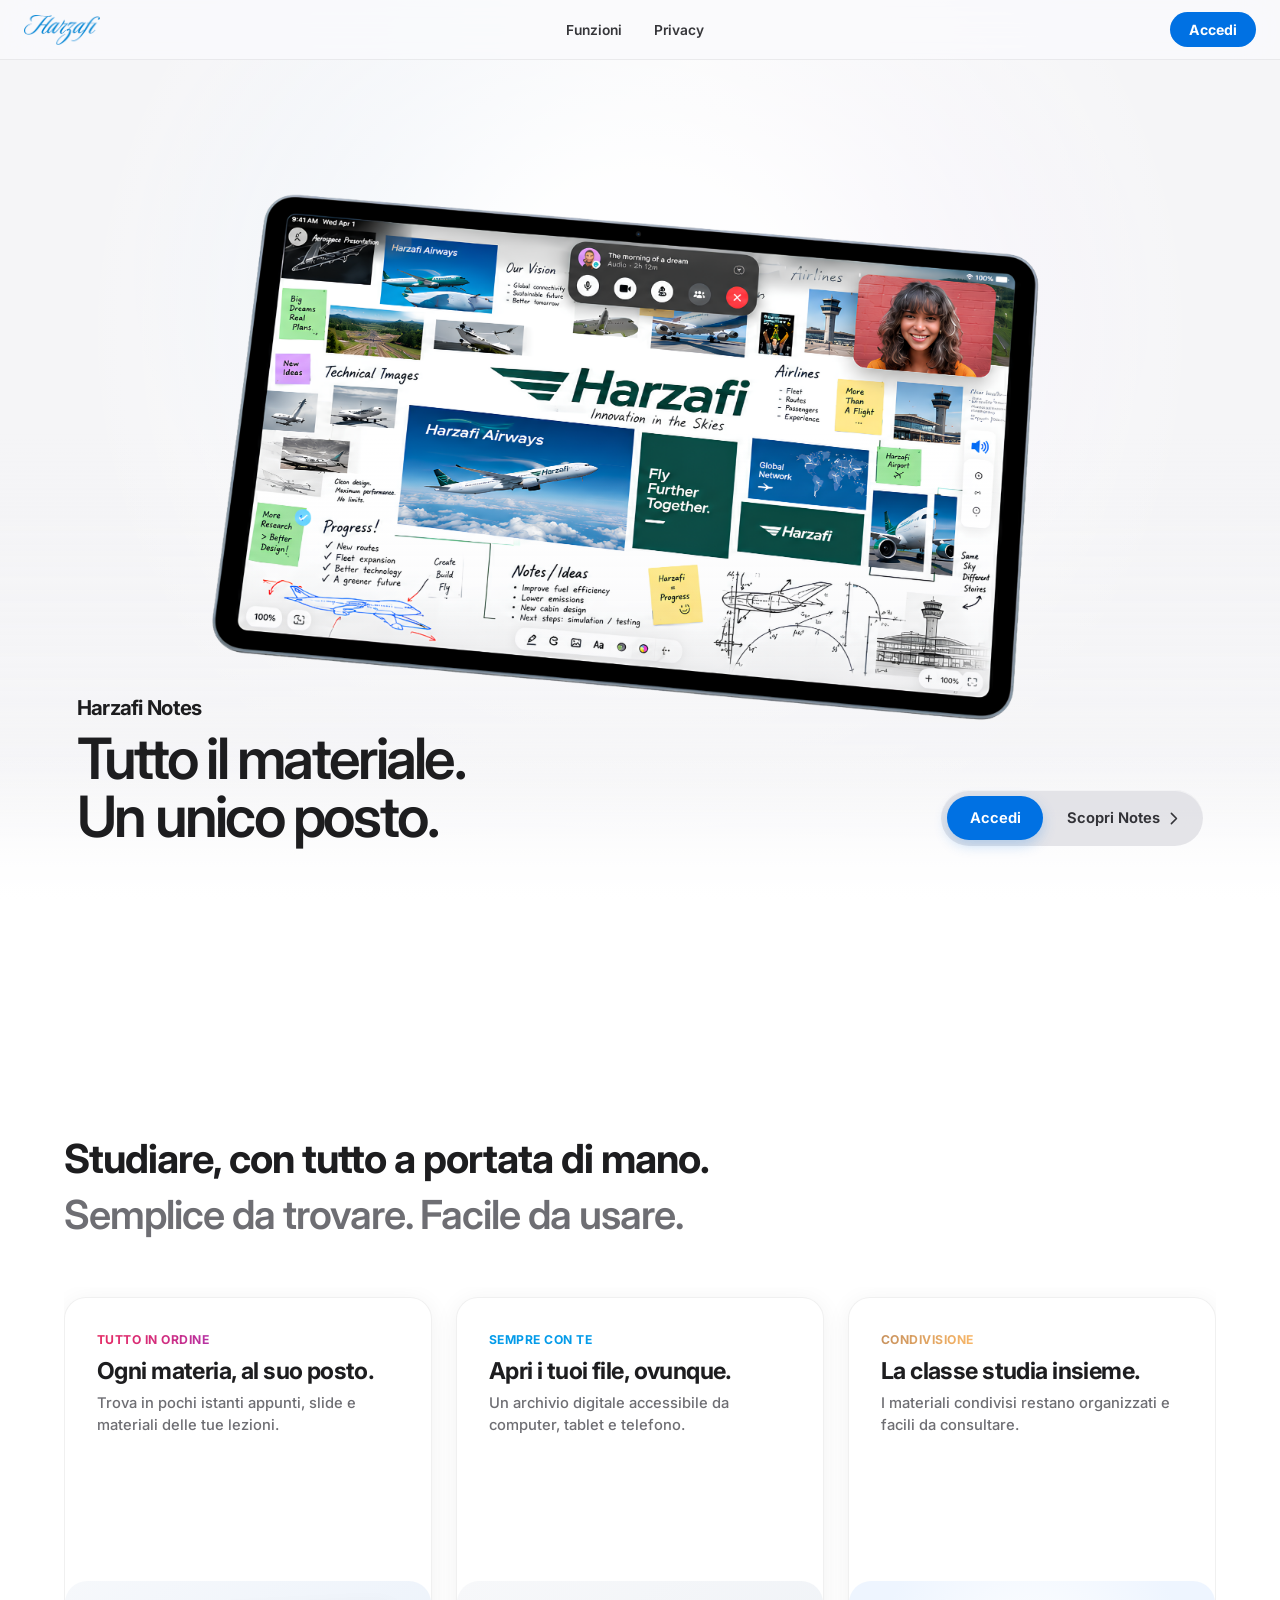
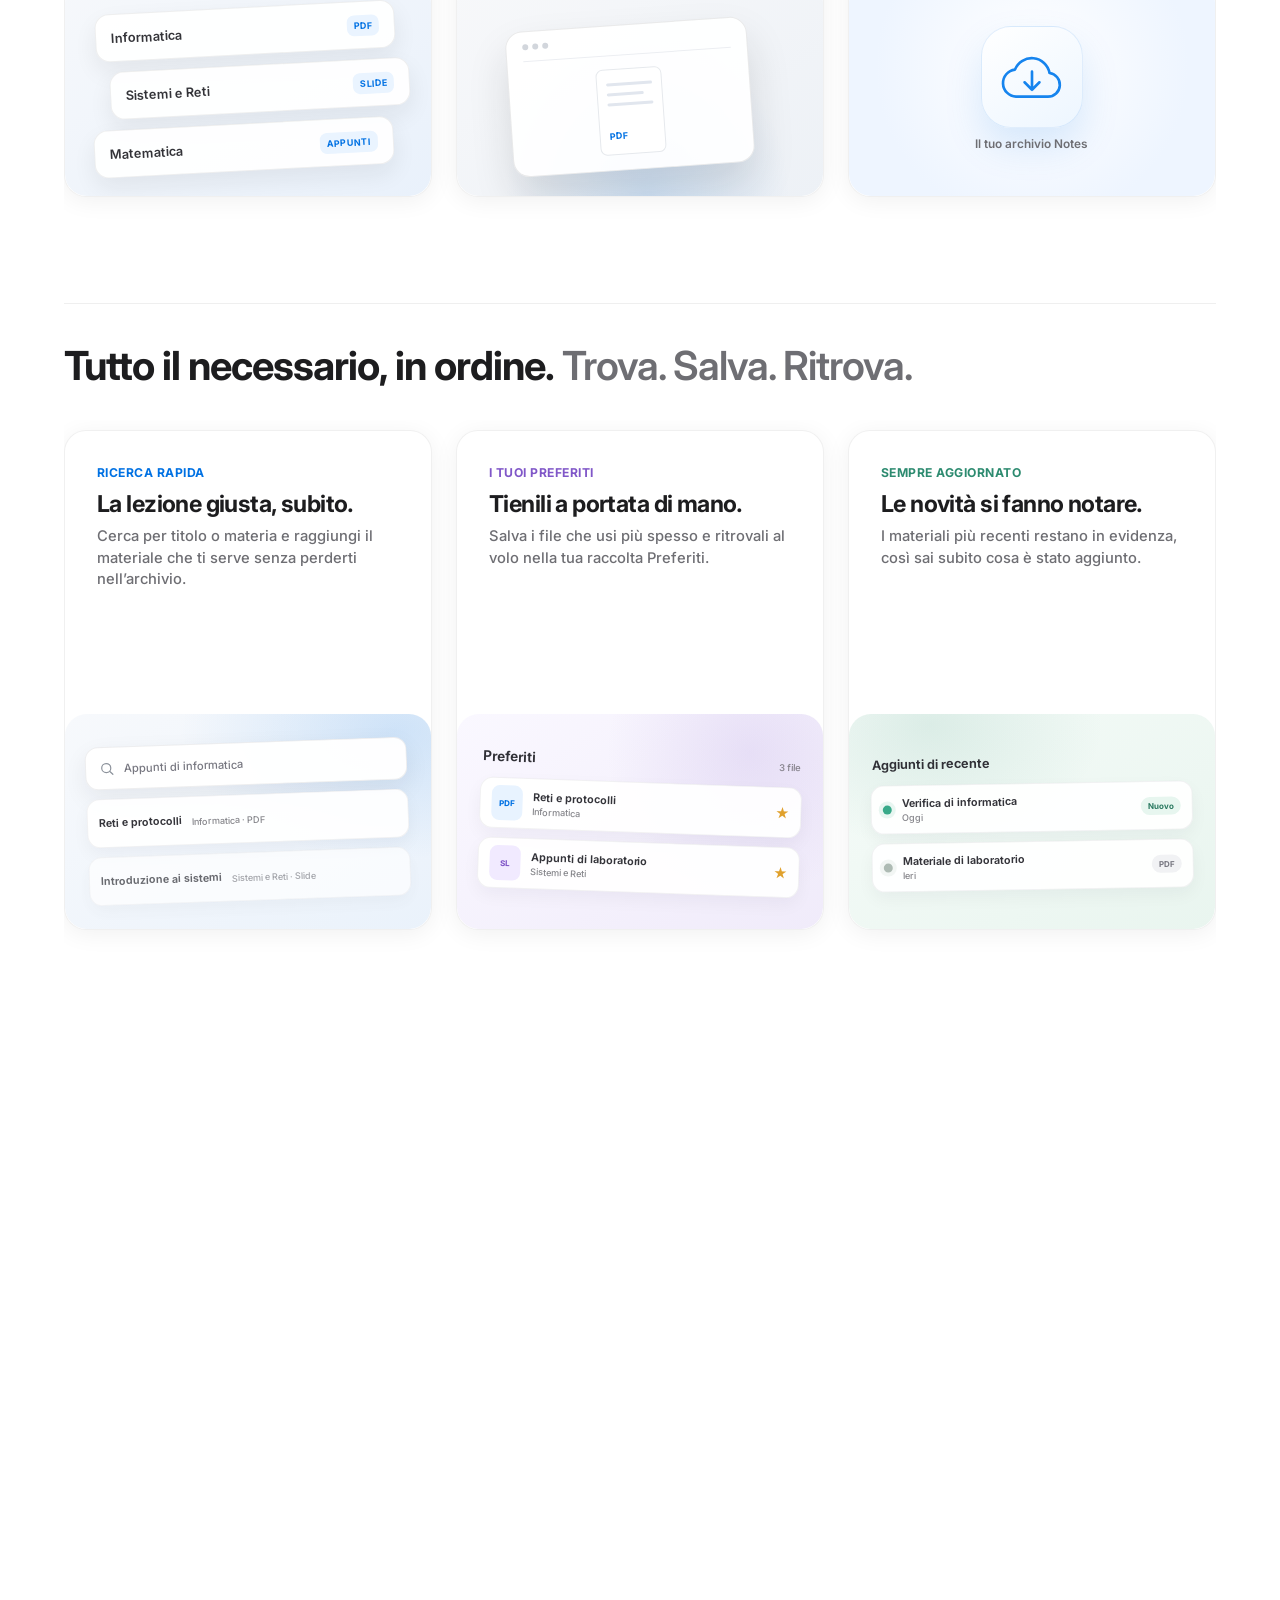
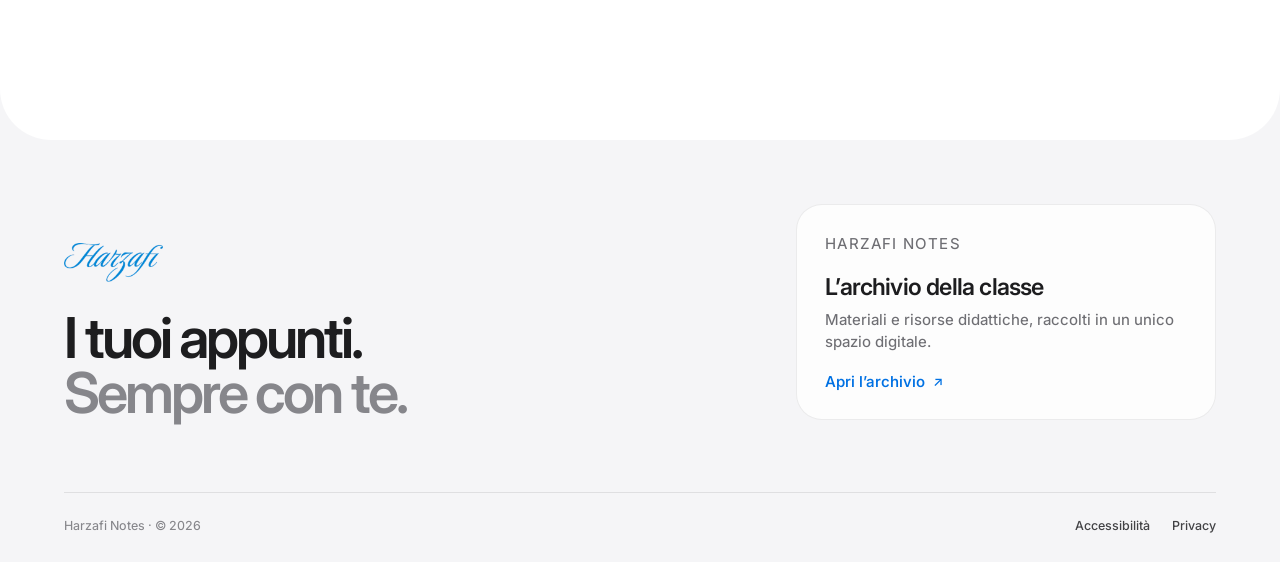
==== commit c32ba723: "Ripristina formattazione corretta index.html e integra sezione Ambiente" ====
--- a/index.html
+++ b/index.html
@@ -1,243 +1,242 @@
-﻿<!doctype html>-\n<html lang="it" class="home-document">-\n<head>-\n    <meta charset="UTF-8">-\n    <meta name="viewport" content="width=device-width, initial-scale=1, viewport-fit=cover">-\n    <meta name="description" content="Harzafi Notes: gli appunti della classe, ordinati per materia e sempre a portata di mano.">-\n    <meta name="theme-color" content="#ffffff">-\n    <title>Harzafi Notes — Tutto il materiale, in un unico posto</title>-\n    <link rel="preconnect" href="https://fonts.googleapis.com">-\n    <link rel="preconnect" href="https://fonts.gstatic.com" crossorigin>-\n    <link href="https://fonts.googleapis.com/css2?family=Inter:wght@400;500;600;700;800&display=swap" rel="stylesheet">-\n    <link rel="icon" type="image/png" sizes="32x32" href="IMMAGINI/HARZAFI-LOGO-FOR-APPLE.png">-\n    <link rel="apple-touch-icon" sizes="180x180" href="IMMAGINI/HARZAFI-LOGO-FOR-APPLE.png">-\n    <link rel="stylesheet" href="fsl-base.css?v=20260928-notes">-\n    <link rel="stylesheet" href="modern.css?v=20260928-notes">-\n    <link rel="stylesheet" href="home-cards.css?v=20260928-notes">-\n    <link rel="stylesheet" href="notes-theme.css?v=20260930-notes-carousel-spacing">-\n    <link rel="stylesheet" href="carousel-motion.css?v=20260917-shared-motion">-\n    <script defer src="carousel-player.js?v=20260917-shared-motion"></script>-\n    <script defer src="home-carousel.js?v=20260930-notes-home-carousel"></script>-\n    <script defer src="carousel-motion.js?v=20260917-shared-motion"></script>-\n    <script defer src="site-motion.js?v=20260928-notes"></script>-\n</head>-\n<body class="home-page notes-home-page">-\n    <div id="landing-view">-\n        <nav class="navbar-wrapper glass" aria-label="Navigazione principale">-\n            <a class="nav-logo" href="#inizio" aria-label="Harzafi Notes, inizio">-\n                <img src="IMMAGINI/LOGO-HARZAFI.png" alt="Harzafi">-\n            </a>-\n            <div class="nav-links">-\n                <a href="#funzioni">Funzioni</a>-\n                <a href="privacy-account.html">Privacy</a>-\n            </div>-\n            <a href="login.html?v=20260928-notes-auth-key" class="btn-premium nav-login">Accedi</a>-\n        </nav>-\n-\n        <header class="hero-wrapper notes-hero" id="inizio">-\n            <div class="hero-mesh" aria-hidden="true"></div>-\n            <div class="hero-shell">-\n                <div class="hero-stage notes-hero-stage" aria-hidden="true">-\n                    <img class="notes-hero-art" src="IMMAGINI/Mockup del tablet Harzafi Airways.png" alt="">-\n                </div>-\n                <div class="hero-copy-row">-\n                    <div class="hero-copy reveal active">-\n                        <p class="hero-kicker">Harzafi Notes</p>-\n                        <h1>Tutto il materiale.<span>Un unico posto.</span></h1>-\n                    </div>-\n                    <div class="hero-cta-panel reveal active" aria-label="Azioni principali">-\n                        <a href="login.html?v=20260928-notes-auth-key" class="hero-login">Accedi</a>-\n                        <a href="#funzioni" class="hero-discover">Scopri Notes <svg viewBox="0 0 20 20" aria-hidden="true"><path d="m7.5 4 6 6-6 6" fill="none" stroke="currentColor" stroke-width="1.8" stroke-linecap="round" stroke-linejoin="round"/></svg></a>-\n                    </div>-\n                </div>-\n            </div>-\n        </header>-\n-\n        <section id="funzioni" class="apple-features-section notes-features-section" aria-labelledby="notes-features-title">-\n            <div class="apple-features-container">-\n                <div class="apple-features-header">-\n                    <h2 class="apple-features-title" id="notes-features-title">-\n                        <span class="apple-title-main">Studiare, con tutto a portata di mano.</span>-\n                        <span class="apple-title-sub">Semplice da trovare. Facile da usare.</span>-\n                    </h2>-\n                </div>-\n                <div class="apple-features-carousel notes-features-carousel" id="notes-core-cards-shell">-\n                    <div class="apple-features-grid notes-features-grid" id="notes-core-cards" tabindex="0" role="list" aria-label="Funzionalità di Harzafi Notes">-\n                        <article class="apple-card feature-card feature-card--progress notes-feature-card" role="listitem">-\n                            <div class="apple-card-top">-\n                                <span class="apple-card-eyebrow">TUTTO IN ORDINE</span>-\n                                <h3 class="apple-card-heading">Ogni materia, al suo posto.</h3>-\n                                <p class="apple-card-desc">Trova in pochi istanti appunti, slide e materiali delle tue lezioni.</p>-\n                            </div>-\n                            <div class="apple-card-media notes-feature-art notes-art-subjects" aria-hidden="true">-\n                                <div class="subject-stack"><span>Informatica <b>PDF</b></span><span>Sistemi e Reti <b>SLIDE</b></span><span>Matematica <b>APPUNTI</b></span></div>-\n                            </div>-\n                        </article>-\n                        <article class="apple-card feature-card feature-card--privacy notes-feature-card" role="listitem">-\n                            <div class="apple-card-top">-\n                                <span class="apple-card-eyebrow">SEMPRE CON TE</span>-\n                                <h3 class="apple-card-heading">Apri i tuoi file, ovunque.</h3>-\n                                <p class="apple-card-desc">Un archivio digitale accessibile da computer, tablet e telefono.</p>-\n                            </div>-\n                            <div class="apple-card-media notes-feature-art notes-art-device" aria-hidden="true">-\n                                <div class="device-window"><div class="device-window-bar"><i></i><i></i><i></i></div><div class="device-document"><span></span><span></span><span></span><b>PDF</b></div></div>-\n                                <div class="device-phone"><i></i><span></span><span></span><b>PDF</b></div>-\n                            </div>-\n                        </article>-\n                        <article class="apple-card feature-card feature-card--events notes-feature-card" role="listitem">-\n                            <div class="apple-card-top">-\n                                <span class="apple-card-eyebrow">CONDIVISIONE</span>-\n                                <h3 class="apple-card-heading">La classe studia insieme.</h3>-\n                                <p class="apple-card-desc">I materiali condivisi restano organizzati e facili da consultare.</p>-\n                            </div>-\n                            <div class="apple-card-media notes-feature-art notes-art-cloud" aria-hidden="true">-\n                                <div class="cloud-mark"><svg viewBox="0 0 64 64"><path d="M48.5 28.2A17 17 0 0 0 16 25a12.8 12.8 0 0 0 1 25.5h30a11.2 11.2 0 0 0 1.5-22.3Z"/><path d="M32 27v17m-7-7 7 7 7-7"/></svg></div>-\n                                <span class="cloud-caption">Il tuo archivio Notes</span>-\n                            </div>-\n                        </article>-\n                    </div>-\n                    <div class="carousel-player notes-feature-player" id="notes-core-cards-player" style="--carousel-duration:6500ms;" aria-label="Riproduzione automatica delle funzionalità principali" hidden>-\n                        <div class="carousel-timeline" role="group" aria-label="Scegli una funzionalità">-\n                            <button type="button" class="carousel-timeline-step is-active" aria-label="Ogni materia, al suo posto" aria-controls="notes-core-cards" aria-current="true"></button>-\n                            <button type="button" class="carousel-timeline-step" aria-label="Apri i tuoi file ovunque" aria-controls="notes-core-cards" aria-current="false"></button>-\n                            <button type="button" class="carousel-timeline-step" aria-label="La classe studia insieme" aria-controls="notes-core-cards" aria-current="false"></button>-\n                        </div>-\n                        <button type="button" class="carousel-play-toggle" aria-label="Metti in pausa il carosello" aria-pressed="false" aria-controls="notes-core-cards">-\n                            <span class="carousel-pause-symbol" aria-hidden="true"><i></i><i></i></span>-\n                            <svg class="carousel-play-symbol" viewBox="0 0 24 24" aria-hidden="true"><path d="M8 5.5 19 12 8 18.5Z" fill="currentColor"/></svg>-\n                        </button>-\n                    </div>-\n                </div>-\n                <section class="notes-extra-features" aria-labelledby="notes-extra-features-title">-\n                    <div class="apple-features-header notes-extra-features-header">-\n                        <h2 class="apple-features-title" id="notes-extra-features-title">-\n                            <span class="apple-title-main">Tutto il necessario, in ordine.</span>-\n                            <span class="apple-title-sub">Trova. Salva. Ritrova.</span>-\n                        </h2>-\n                    </div>-\n                    <div class="apple-features-carousel notes-features-carousel" id="notes-extra-cards-shell">-\n                        <div class="apple-features-grid notes-features-grid" id="notes-extra-cards" tabindex="0" role="list" aria-label="Strumenti per studiare con Harzafi Notes">-\n                            <article class="apple-card feature-card feature-card--search notes-feature-card" role="listitem">-\n                                <div class="apple-card-top">-\n                                    <span class="apple-card-eyebrow">RICERCA RAPIDA</span>-\n                                    <h3 class="apple-card-heading">La lezione giusta, subito.</h3>-\n                                    <p class="apple-card-desc">Cerca per titolo o materia e raggiungi il materiale che ti serve senza perderti nell’archivio.</p>-\n                                </div>-\n                                <div class="apple-card-media notes-feature-art notes-art-search" aria-hidden="true">-\n                                    <div class="notes-search-demo">-\n                                        <div class="notes-search-field">-\n                                            <svg viewBox="0 0 24 24"><circle cx="10.8" cy="10.8" r="6.8"></circle><path d="m16 16 4.4 4.4"></path></svg>-\n                                            <span>Appunti di informatica</span>-\n                                        </div>-\n                                        <div class="notes-search-result"><b>Reti e protocolli</b><span>Informatica · PDF</span></div>-\n                                        <div class="notes-search-result notes-search-result--muted"><b>Introduzione ai sistemi</b><span>Sistemi e Reti · Slide</span></div>-\n                                    </div>-\n                                </div>-\n                            </article>-\n                            <article class="apple-card feature-card feature-card--favorites notes-feature-card" role="listitem">-\n                                <div class="apple-card-top">-\n                                    <span class="apple-card-eyebrow">I TUOI PREFERITI</span>-\n                                    <h3 class="apple-card-heading">Tienili a portata di mano.</h3>-\n                                    <p class="apple-card-desc">Salva i file che usi più spesso e ritrovali al volo nella tua raccolta Preferiti.</p>-\n                                </div>-\n                                <div class="apple-card-media notes-feature-art notes-art-favorites" aria-hidden="true">-\n                                    <div class="notes-favorite-demo">-\n                                        <div class="notes-favorite-heading"><span>Preferiti</span><b>3 file</b></div>-\n                                        <div class="notes-favorite-row"><span class="notes-file-mark notes-file-mark--blue">PDF</span><span><b>Reti e protocolli</b><small>Informatica</small></span><i>★</i></div>-\n                                        <div class="notes-favorite-row"><span class="notes-file-mark notes-file-mark--violet">SL</span><span><b>Appunti di laboratorio</b><small>Sistemi e Reti</small></span><i>★</i></div>-\n                                    </div>-\n                                </div>-\n                            </article>-\n                            <article class="apple-card feature-card feature-card--recent notes-feature-card" role="listitem">-\n                                <div class="apple-card-top">-\n                                    <span class="apple-card-eyebrow">SEMPRE AGGIORNATO</span>-\n                                    <h3 class="apple-card-heading">Le novità si fanno notare.</h3>-\n                                    <p class="apple-card-desc">I materiali più recenti restano in evidenza, così sai subito cosa è stato aggiunto.</p>-\n                                </div>-\n                                <div class="apple-card-media notes-feature-art notes-art-recent" aria-hidden="true">-\n                                    <div class="notes-recent-demo">-\n                                        <div class="notes-recent-heading">Aggiunti di recente</div>-\n                                        <div class="notes-recent-row"><span class="notes-recent-dot"></span><span><b>Verifica di informatica</b><small>Oggi</small></span><em>Nuovo</em></div>-\n                                        <div class="notes-recent-row"><span class="notes-recent-dot notes-recent-dot--soft"></span><span><b>Materiale di laboratorio</b><small>Ieri</small></span><em class="notes-recent-tag--old">PDF</em></div>-\n                                    </div>-\n                                </div>-\n                            </article>-\n                        </div>-\n                        <div class="carousel-player notes-feature-player" id="notes-extra-cards-player" style="--carousel-duration:6500ms;" aria-label="Riproduzione automatica degli strumenti di studio" hidden>-\n                            <div class="carousel-timeline" role="group" aria-label="Scegli uno strumento">-\n                                <button type="button" class="carousel-timeline-step is-active" aria-label="La lezione giusta, subito" aria-controls="notes-extra-cards" aria-current="true"></button>-\n                                <button type="button" class="carousel-timeline-step" aria-label="Tienili a portata di mano" aria-controls="notes-extra-cards" aria-current="false"></button>-\n                                <button type="button" class="carousel-timeline-step" aria-label="Le novità si fanno notare" aria-controls="notes-extra-cards" aria-current="false"></button>-\n                            </div>-\n                            <button type="button" class="carousel-play-toggle" aria-label="Metti in pausa il carosello" aria-pressed="false" aria-controls="notes-extra-cards">-\n                                <span class="carousel-pause-symbol" aria-hidden="true"><i></i><i></i></span>-\n                                <svg class="carousel-play-symbol" viewBox="0 0 24 24" aria-hidden="true"><path d="M8 5.5 19 12 8 18.5Z" fill="currentColor"/></svg>-\n                            </button>-\n                        </div>-\n                    </div>-\n                </section>-\n                <div class="notes-final-cta notes-env-card">-\n                    <div class="notes-env-grid">-\n                        <div class="notes-env-content">-\n                            <span class="notes-env-badge">-\n                                <svg class="notes-env-leaf" viewBox="0 0 24 24" width="14" height="14" fill="none" stroke="currentColor" stroke-width="2.2" stroke-linecap="round" stroke-linejoin="round" aria-hidden="true">-\n                                    <path d="M11 20A7 7 0 0 1 9.8 6.1C15.5 5 17 4.48 19 2c1 2 2 4.18 2 8 0 5.5-4.78 10-10 10Z"/>-\n                                    <path d="M2 21c0-3 1.85-5.36 5.08-6"/>-\n                                </svg>-\n                                Ambiente-\n                            </span>-\n                            <h2 class="notes-env-title">Meno carta, più futuro.<br><span class="notes-env-title-sub">Lo studio diventa sostenibile.</span></h2>-\n                            <p class="notes-env-desc">-\n                                Harzafi Notes trasforma l’esperienza scolastica riducendo l’impronta ecologica di ogni studente. -\n                                Digitalizzando appunti, dispense e verifiche in un unico archivio condiviso, -\n                                diciamo addio allo spreco di carta per fare spazio a un’infrastruttura scolastica moderna, -\n                                consapevole e leggera per il pianeta.-\n                            </p>-\n                            <div class="notes-env-pills">-\n                                <span class="notes-env-pill">Zero carta</span>-\n                                <span class="notes-env-pill">Infrastruttura consapevole</span>-\n                                <span class="notes-env-pill">Talento sostenibile</span>-\n                                <span class="notes-env-pill">Progresso leggero</span>-\n                            </div>-\n                            <div class="notes-env-action">-\n                                <a href="login.html?v=20260928-notes-auth-key" class="btn-premium">Entra nel tuo archivio <span aria-hidden="true">↗</span></a>-\n                            </div>-\n                        </div>-\n                        <div class="notes-env-visual-wrap">-\n                            <img src="IMMAGINI/AMBIENTE-HARZAFI.png" alt="Iniziativa sostenibilità Harzafi: Infrastruttura consapevole, Talento sostenibile, Efficienza invisibile, Progresso leggero, Innovazione pura" class="notes-env-image" loading="lazy">-\n                        </div>-\n                    </div>-\n                </div>-\n            </div>-\n        </section>-\n-\n        <footer class="harzafi-footer notes-footer" id="footer">-\n            <div class="harzafi-footer-inner">-\n                <div class="harzafi-footer-main">-\n                    <div class="harzafi-footer-brand">-\n                        <img src="IMMAGINI/LOGO-HARZAFI.png" alt="Harzafi">-\n                        <h2>I tuoi appunti.<br><span>Sempre con te.</span></h2>-\n                    </div>-\n                    <div class="harzafi-footer-profile">-\n                        <p class="harzafi-footer-eyebrow">Harzafi Notes</p>-\n                        <h3>L’archivio della classe</h3>-\n                        <p>Materiali e risorse didattiche, raccolti in un unico spazio digitale.</p>-\n                        <a href="login.html?v=20260928-notes-auth-key">Apri l’archivio</a>-\n                    </div>-\n                </div>-\n                <div class="harzafi-footer-bottom">-\n                    <p>Harzafi Notes · © <span id="footer-year"></span></p>-\n                    <nav class="harzafi-footer-links" aria-label="Informazioni">-\n                        <a href="accessibilita.html">Accessibilità</a>-\n                        <a href="privacy-account.html">Privacy</a>-\n                    </nav>-\n                </div>-\n            </div>-\n        </footer>-\n    </div>-\n    <script>-\n        document.getElementById('footer-year').textContent = new Date().getFullYear();-\n    </script>-\n</body>-\n</html>-\n+<!doctype html>
+<html lang="it" class="home-document">
+<head>
+    <meta charset="UTF-8">
+    <meta name="viewport" content="width=device-width, initial-scale=1, viewport-fit=cover">
+    <meta name="description" content="Harzafi Notes: gli appunti della classe, ordinati per materia e sempre a portata di mano.">
+    <meta name="theme-color" content="#ffffff">
+    <title>Harzafi Notes — Tutto il materiale, in un unico posto</title>
+    <link rel="preconnect" href="https://fonts.googleapis.com">
+    <link rel="preconnect" href="https://fonts.gstatic.com" crossorigin>
+    <link href="https://fonts.googleapis.com/css2?family=Inter:wght@400;500;600;700;800&display=swap" rel="stylesheet">
+    <link rel="icon" type="image/png" sizes="32x32" href="IMMAGINI/HARZAFI-LOGO-FOR-APPLE.png">
+    <link rel="apple-touch-icon" sizes="180x180" href="IMMAGINI/HARZAFI-LOGO-FOR-APPLE.png">
+    <link rel="stylesheet" href="fsl-base.css?v=20260928-notes">
+    <link rel="stylesheet" href="modern.css?v=20260928-notes">
+    <link rel="stylesheet" href="home-cards.css?v=20260928-notes">
+    <link rel="stylesheet" href="notes-theme.css?v=20260930-notes-home-carousel">
+    <link rel="stylesheet" href="carousel-motion.css?v=20260917-shared-motion">
+    <script defer src="carousel-player.js?v=20260917-shared-motion"></script>
+    <script defer src="home-carousel.js?v=20260930-notes-home-carousel"></script>
+    <script defer src="carousel-motion.js?v=20260917-shared-motion"></script>
+    <script defer src="site-motion.js?v=20260928-notes"></script>
+</head>
+<body class="home-page notes-home-page">
+    <div id="landing-view">
+        <nav class="navbar-wrapper glass" aria-label="Navigazione principale">
+            <a class="nav-logo" href="#inizio" aria-label="Harzafi Notes, inizio">
+                <img src="IMMAGINI/LOGO-HARZAFI.png" alt="Harzafi">
+            </a>
+            <div class="nav-links">
+                <a href="#funzioni">Funzioni</a>
+                <a href="privacy-account.html">Privacy</a>
+            </div>
+            <a href="login.html?v=20260928-notes-auth-key" class="btn-premium nav-login">Accedi</a>
+        </nav>
+
+        <header class="hero-wrapper notes-hero" id="inizio">
+            <div class="hero-mesh" aria-hidden="true"></div>
+            <div class="hero-shell">
+                <div class="hero-stage notes-hero-stage" aria-hidden="true">
+                    <img class="notes-hero-art" src="IMMAGINI/Mockup del tablet Harzafi Airways.png" alt="">
+                </div>
+                <div class="hero-copy-row">
+                    <div class="hero-copy reveal active">
+                        <p class="hero-kicker">Harzafi Notes</p>
+                        <h1>Tutto il materiale.<span>Un unico posto.</span></h1>
+                    </div>
+                    <div class="hero-cta-panel reveal active" aria-label="Azioni principali">
+                        <a href="login.html?v=20260928-notes-auth-key" class="hero-login">Accedi</a>
+                        <a href="#funzioni" class="hero-discover">Scopri Notes <svg viewBox="0 0 20 20" aria-hidden="true"><path d="m7.5 4 6 6-6 6" fill="none" stroke="currentColor" stroke-width="1.8" stroke-linecap="round" stroke-linejoin="round"/></svg></a>
+                    </div>
+                </div>
+            </div>
+        </header>
+
+        <section id="funzioni" class="apple-features-section notes-features-section" aria-labelledby="notes-features-title">
+            <div class="apple-features-container">
+                <div class="apple-features-header">
+                    <h2 class="apple-features-title" id="notes-features-title">
+                        <span class="apple-title-main">Studiare, con tutto a portata di mano.</span>
+                        <span class="apple-title-sub">Semplice da trovare. Facile da usare.</span>
+                    </h2>
+                </div>
+                <div class="apple-features-carousel notes-features-carousel" id="notes-core-cards-shell">
+                    <div class="apple-features-grid notes-features-grid" id="notes-core-cards" tabindex="0" role="list" aria-label="Funzionalità di Harzafi Notes">
+                        <article class="apple-card feature-card feature-card--progress notes-feature-card" role="listitem">
+                            <div class="apple-card-top">
+                                <span class="apple-card-eyebrow">TUTTO IN ORDINE</span>
+                                <h3 class="apple-card-heading">Ogni materia, al suo posto.</h3>
+                                <p class="apple-card-desc">Trova in pochi istanti appunti, slide e materiali delle tue lezioni.</p>
+                            </div>
+                            <div class="apple-card-media notes-feature-art notes-art-subjects" aria-hidden="true">
+                                <div class="subject-stack"><span>Informatica <b>PDF</b></span><span>Sistemi e Reti <b>SLIDE</b></span><span>Matematica <b>APPUNTI</b></span></div>
+                            </div>
+                        </article>
+                        <article class="apple-card feature-card feature-card--privacy notes-feature-card" role="listitem">
+                            <div class="apple-card-top">
+                                <span class="apple-card-eyebrow">SEMPRE CON TE</span>
+                                <h3 class="apple-card-heading">Apri i tuoi file, ovunque.</h3>
+                                <p class="apple-card-desc">Un archivio digitale accessibile da computer, tablet e telefono.</p>
+                            </div>
+                            <div class="apple-card-media notes-feature-art notes-art-device" aria-hidden="true">
+                                <div class="device-window"><div class="device-window-bar"><i></i><i></i><i></i></div><div class="device-document"><span></span><span></span><span></span><b>PDF</b></div></div>
+                                <div class="device-phone"><i></i><span></span><span></span><b>PDF</b></div>
+                            </div>
+                        </article>
+                        <article class="apple-card feature-card feature-card--events notes-feature-card" role="listitem">
+                            <div class="apple-card-top">
+                                <span class="apple-card-eyebrow">CONDIVISIONE</span>
+                                <h3 class="apple-card-heading">La classe studia insieme.</h3>
+                                <p class="apple-card-desc">I materiali condivisi restano organizzati e facili da consultare.</p>
+                            </div>
+                            <div class="apple-card-media notes-feature-art notes-art-cloud" aria-hidden="true">
+                                <div class="cloud-mark"><svg viewBox="0 0 64 64"><path d="M48.5 28.2A17 17 0 0 0 16 25a12.8 12.8 0 0 0 1 25.5h30a11.2 11.2 0 0 0 1.5-22.3Z"/><path d="M32 27v17m-7-7 7 7 7-7"/></svg></div>
+                                <span class="cloud-caption">Il tuo archivio Notes</span>
+                            </div>
+                        </article>
+                    </div>
+                    <div class="carousel-player notes-feature-player" id="notes-core-cards-player" style="--carousel-duration:6500ms;" aria-label="Riproduzione automatica delle funzionalità principali" hidden>
+                        <div class="carousel-timeline" role="group" aria-label="Scegli una funzionalità">
+                            <button type="button" class="carousel-timeline-step is-active" aria-label="Ogni materia, al suo posto" aria-controls="notes-core-cards" aria-current="true"></button>
+                            <button type="button" class="carousel-timeline-step" aria-label="Apri i tuoi file ovunque" aria-controls="notes-core-cards" aria-current="false"></button>
+                            <button type="button" class="carousel-timeline-step" aria-label="La classe studia insieme" aria-controls="notes-core-cards" aria-current="false"></button>
+                        </div>
+                        <button type="button" class="carousel-play-toggle" aria-label="Metti in pausa il carosello" aria-pressed="false" aria-controls="notes-core-cards">
+                            <span class="carousel-pause-symbol" aria-hidden="true"><i></i><i></i></span>
+                            <svg class="carousel-play-symbol" viewBox="0 0 24 24" aria-hidden="true"><path d="M8 5.5 19 12 8 18.5Z" fill="currentColor"/></svg>
+                        </button>
+                    </div>
+                </div>
+                <section class="notes-extra-features" aria-labelledby="notes-extra-features-title">
+                    <div class="apple-features-header notes-extra-features-header">
+                        <h2 class="apple-features-title" id="notes-extra-features-title">
+                            <span class="apple-title-main">Tutto il necessario, in ordine.</span>
+                            <span class="apple-title-sub">Trova. Salva. Ritrova.</span>
+                        </h2>
+                    </div>
+                    <div class="apple-features-carousel notes-features-carousel" id="notes-extra-cards-shell">
+                        <div class="apple-features-grid notes-features-grid" id="notes-extra-cards" tabindex="0" role="list" aria-label="Strumenti per studiare con Harzafi Notes">
+                            <article class="apple-card feature-card feature-card--search notes-feature-card" role="listitem">
+                                <div class="apple-card-top">
+                                    <span class="apple-card-eyebrow">RICERCA RAPIDA</span>
+                                    <h3 class="apple-card-heading">La lezione giusta, subito.</h3>
+                                    <p class="apple-card-desc">Cerca per titolo o materia e raggiungi il materiale che ti serve senza perderti nell’archivio.</p>
+                                </div>
+                                <div class="apple-card-media notes-feature-art notes-art-search" aria-hidden="true">
+                                    <div class="notes-search-demo">
+                                        <div class="notes-search-field">
+                                            <svg viewBox="0 0 24 24"><circle cx="10.8" cy="10.8" r="6.8"></circle><path d="m16 16 4.4 4.4"></path></svg>
+                                            <span>Appunti di informatica</span>
+                                        </div>
+                                        <div class="notes-search-result"><b>Reti e protocolli</b><span>Informatica · PDF</span></div>
+                                        <div class="notes-search-result notes-search-result--muted"><b>Introduzione ai sistemi</b><span>Sistemi e Reti · Slide</span></div>
+                                    </div>
+                                </div>
+                            </article>
+                            <article class="apple-card feature-card feature-card--favorites notes-feature-card" role="listitem">
+                                <div class="apple-card-top">
+                                    <span class="apple-card-eyebrow">I TUOI PREFERITI</span>
+                                    <h3 class="apple-card-heading">Tienili a portata di mano.</h3>
+                                    <p class="apple-card-desc">Salva i file che usi più spesso e ritrovali al volo nella tua raccolta Preferiti.</p>
+                                </div>
+                                <div class="apple-card-media notes-feature-art notes-art-favorites" aria-hidden="true">
+                                    <div class="notes-favorite-demo">
+                                        <div class="notes-favorite-heading"><span>Preferiti</span><b>3 file</b></div>
+                                        <div class="notes-favorite-row"><span class="notes-file-mark notes-file-mark--blue">PDF</span><span><b>Reti e protocolli</b><small>Informatica</small></span><i>★</i></div>
+                                        <div class="notes-favorite-row"><span class="notes-file-mark notes-file-mark--violet">SL</span><span><b>Appunti di laboratorio</b><small>Sistemi e Reti</small></span><i>★</i></div>
+                                    </div>
+                                </div>
+                            </article>
+                            <article class="apple-card feature-card feature-card--recent notes-feature-card" role="listitem">
+                                <div class="apple-card-top">
+                                    <span class="apple-card-eyebrow">SEMPRE AGGIORNATO</span>
+                                    <h3 class="apple-card-heading">Le novità si fanno notare.</h3>
+                                    <p class="apple-card-desc">I materiali più recenti restano in evidenza, così sai subito cosa è stato aggiunto.</p>
+                                </div>
+                                <div class="apple-card-media notes-feature-art notes-art-recent" aria-hidden="true">
+                                    <div class="notes-recent-demo">
+                                        <div class="notes-recent-heading">Aggiunti di recente</div>
+                                        <div class="notes-recent-row"><span class="notes-recent-dot"></span><span><b>Verifica di informatica</b><small>Oggi</small></span><em>Nuovo</em></div>
+                                        <div class="notes-recent-row"><span class="notes-recent-dot notes-recent-dot--soft"></span><span><b>Materiale di laboratorio</b><small>Ieri</small></span><em class="notes-recent-tag--old">PDF</em></div>
+                                    </div>
+                                </div>
+                            </article>
+                        </div>
+                        <div class="carousel-player notes-feature-player" id="notes-extra-cards-player" style="--carousel-duration:6500ms;" aria-label="Riproduzione automatica degli strumenti di studio" hidden>
+                            <div class="carousel-timeline" role="group" aria-label="Scegli uno strumento">
+                                <button type="button" class="carousel-timeline-step is-active" aria-label="La lezione giusta, subito" aria-controls="notes-extra-cards" aria-current="true"></button>
+                                <button type="button" class="carousel-timeline-step" aria-label="Tienili a portata di mano" aria-controls="notes-extra-cards" aria-current="false"></button>
+                                <button type="button" class="carousel-timeline-step" aria-label="Le novità si fanno notare" aria-controls="notes-extra-cards" aria-current="false"></button>
+                            </div>
+                            <button type="button" class="carousel-play-toggle" aria-label="Metti in pausa il carosello" aria-pressed="false" aria-controls="notes-extra-cards">
+                                <span class="carousel-pause-symbol" aria-hidden="true"><i></i><i></i></span>
+                                <svg class="carousel-play-symbol" viewBox="0 0 24 24" aria-hidden="true"><path d="M8 5.5 19 12 8 18.5Z" fill="currentColor"/></svg>
+                            </button>
+                        </div>
+                    </div>
+                </section>
+                <div class="notes-final-cta notes-env-card reveal">
+                    <div class="notes-env-grid">
+                        <div class="notes-env-content">
+                            <span class="notes-env-badge">
+                                <svg class="notes-env-leaf" viewBox="0 0 24 24" width="14" height="14" fill="none" stroke="currentColor" stroke-width="2.2" stroke-linecap="round" stroke-linejoin="round" aria-hidden="true">
+                                    <path d="M11 20A7 7 0 0 1 9.8 6.1C15.5 5 17 4.48 19 2c1 2 2 4.18 2 8 0 5.5-4.78 10-10 10Z"/>
+                                    <path d="M2 21c0-3 1.85-5.36 5.08-6"/>
+                                </svg>
+                                Ambiente
+                            </span>
+                            <h2 class="notes-env-title">Meno carta, più futuro.<br><span class="notes-env-title-sub">Lo studio diventa sostenibile.</span></h2>
+                            <p class="notes-env-desc">
+                                Harzafi Notes trasforma l’esperienza scolastica riducendo l’impronta ecologica di ogni studente. 
+                                Digitalizzando appunti, dispense e verifiche in un unico archivio condiviso, 
+                                diciamo addio allo spreco di carta per fare spazio a un’infrastruttura scolastica moderna, 
+                                consapevole e leggera per il pianeta.
+                            </p>
+                            <div class="notes-env-pills">
+                                <span class="notes-env-pill">Zero carta</span>
+                                <span class="notes-env-pill">Infrastruttura consapevole</span>
+                                <span class="notes-env-pill">Talento sostenibile</span>
+                                <span class="notes-env-pill">Progresso leggero</span>
+                            </div>
+                            <div class="notes-env-action">
+                                <a href="login.html?v=20260928-notes-auth-key" class="btn-premium">Entra nel tuo archivio <span aria-hidden="true">↗</span></a>
+                            </div>
+                        </div>
+                        <div class="notes-env-visual-wrap">
+                            <img src="IMMAGINI/AMBIENTE-HARZAFI.png" alt="Iniziativa sostenibilità Harzafi: Infrastruttura consapevole, Talento sostenibile, Efficienza invisibile, Progresso leggero, Innovazione pura" class="notes-env-image" loading="lazy">
+                        </div>
+                    </div>
+                </div>
+            </div>
+        </section>
+
+        <footer class="harzafi-footer notes-footer" id="footer">
+            <div class="harzafi-footer-inner">
+                <div class="harzafi-footer-main">
+                    <div class="harzafi-footer-brand">
+                        <img src="IMMAGINI/LOGO-HARZAFI.png" alt="Harzafi">
+                        <h2>I tuoi appunti.<br><span>Sempre con te.</span></h2>
+                    </div>
+                    <div class="harzafi-footer-profile">
+                        <p class="harzafi-footer-eyebrow">Harzafi Notes</p>
+                        <h3>L’archivio della classe</h3>
+                        <p>Materiali e risorse didattiche, raccolti in un unico spazio digitale.</p>
+                        <a href="login.html?v=20260928-notes-auth-key">Apri l’archivio</a>
+                    </div>
+                </div>
+                <div class="harzafi-footer-bottom">
+                    <p>Harzafi Notes · © <span id="footer-year"></span></p>
+                    <nav class="harzafi-footer-links" aria-label="Informazioni">
+                        <a href="accessibilita.html">Accessibilità</a>
+                        <a href="privacy-account.html">Privacy</a>
+                    </nav>
+                </div>
+            </div>
+        </footer>
+    </div>
+    <script>
+        document.getElementById('footer-year').textContent = new Date().getFullYear();
+    </script>
+</body>
+</html>
--- a/notes-theme.css
+++ b/notes-theme.css
@@ -840,3 +840,169 @@
     .notes-initial-loader { transition: none; }
     .notes-page-activity { animation: none; }
 }
+
+
+/* ==========================================================================
+   Harzafi Notes - Ambiente (Apple Style)
+   ========================================================================== */
+.notes-final-cta.notes-env-card {
+    text-align: left;
+    background: #fbfbfd;
+    border: 1px solid rgba(0, 0, 0, 0.08);
+    border-radius: 36px;
+    box-shadow: 0 10px 40px rgba(0, 0, 0, 0.03);
+    padding: clamp(36px, 5vw, 64px) clamp(28px, 4vw, 56px);
+    overflow: hidden;
+    position: relative;
+}
+
+.notes-env-grid {
+    display: grid;
+    grid-template-columns: minmax(0, 1.3fr) minmax(240px, 0.9fr);
+    align-items: center;
+    gap: clamp(32px, 5vw, 60px);
+}
+
+.notes-env-content {
+    display: flex;
+    flex-direction: column;
+    align-items: flex-start;
+    text-align: left;
+}
+
+.notes-env-badge {
+    display: inline-flex;
+    align-items: center;
+    gap: 7px;
+    padding: 6px 14px;
+    border-radius: 999px;
+    background: rgba(46, 175, 87, 0.12);
+    color: #1a873f;
+    font-size: 0.76rem;
+    font-weight: 700;
+    letter-spacing: 0.06em;
+    text-transform: uppercase;
+    margin-bottom: 18px;
+}
+
+.notes-env-leaf {
+    color: #1a873f;
+    flex-shrink: 0;
+}
+
+.notes-final-cta.notes-env-card .notes-env-title {
+    margin: 0 0 16px 0 !important;
+    color: #1d1d1f !important;
+    font-size: clamp(1.9rem, 3.8vw, 2.9rem) !important;
+    font-weight: 700 !important;
+    letter-spacing: -0.04em !important;
+    line-height: 1.1 !important;
+    text-align: left !important;
+}
+
+.notes-env-title-sub {
+    color: #6e6e73;
+    font-weight: 600;
+    display: inline-block;
+}
+
+.notes-env-desc {
+    margin: 0 0 22px 0;
+    color: #515154;
+    font-size: clamp(0.96rem, 1.2vw, 1.06rem);
+    line-height: 1.58;
+    max-width: 540px;
+    letter-spacing: -0.01em;
+}
+
+.notes-env-pills {
+    display: flex;
+    flex-wrap: wrap;
+    gap: 8px;
+    margin-bottom: 28px;
+}
+
+.notes-env-pill {
+    display: inline-flex;
+    align-items: center;
+    padding: 6px 14px;
+    border-radius: 999px;
+    background: #ffffff;
+    border: 1px solid rgba(0, 0, 0, 0.08);
+    box-shadow: 0 2px 6px rgba(0, 0, 0, 0.02);
+    color: #1d1d1f;
+    font-size: 0.8rem;
+    font-weight: 600;
+    letter-spacing: -0.01em;
+    transition: transform 0.2s ease, border-color 0.2s ease, color 0.2s ease;
+}
+
+.notes-env-pill:hover {
+    transform: translateY(-1px);
+    border-color: rgba(46, 175, 87, 0.35);
+    color: #1a873f;
+}
+
+.notes-env-action {
+    display: flex;
+    align-items: center;
+}
+
+.notes-env-visual-wrap {
+    display: flex;
+    align-items: center;
+    justify-content: center;
+    position: relative;
+    padding: 10px;
+}
+
+.notes-env-image {
+    width: 100%;
+    max-width: 360px;
+    height: auto;
+    aspect-ratio: 1 / 1;
+    object-fit: contain;
+    filter: drop-shadow(0 14px 28px rgba(0, 0, 0, 0.06));
+    transition: transform 0.5s cubic-bezier(0.16, 1, 0.3, 1), filter 0.5s cubic-bezier(0.16, 1, 0.3, 1);
+}
+
+.notes-env-image:hover {
+    transform: scale(1.03);
+    filter: drop-shadow(0 18px 36px rgba(46, 175, 87, 0.14));
+}
+
+@media (max-width: 860px) {
+    .notes-final-cta.notes-env-card {
+        text-align: center;
+        padding: 36px 20px;
+    }
+    .notes-env-grid {
+        grid-template-columns: 1fr;
+        gap: 28px;
+        text-align: center;
+    }
+    .notes-env-content {
+        align-items: center;
+        text-align: center;
+    }
+    .notes-final-cta.notes-env-card .notes-env-title {
+        text-align: center !important;
+    }
+    .notes-env-desc {
+        text-align: center;
+        margin-left: auto;
+        margin-right: auto;
+    }
+    .notes-env-pills {
+        justify-content: center;
+    }
+    .notes-env-action {
+        justify-content: center;
+    }
+    .notes-env-visual-wrap {
+        order: -1;
+    }
+    .notes-env-image {
+        max-width: 250px;
+    }
+}
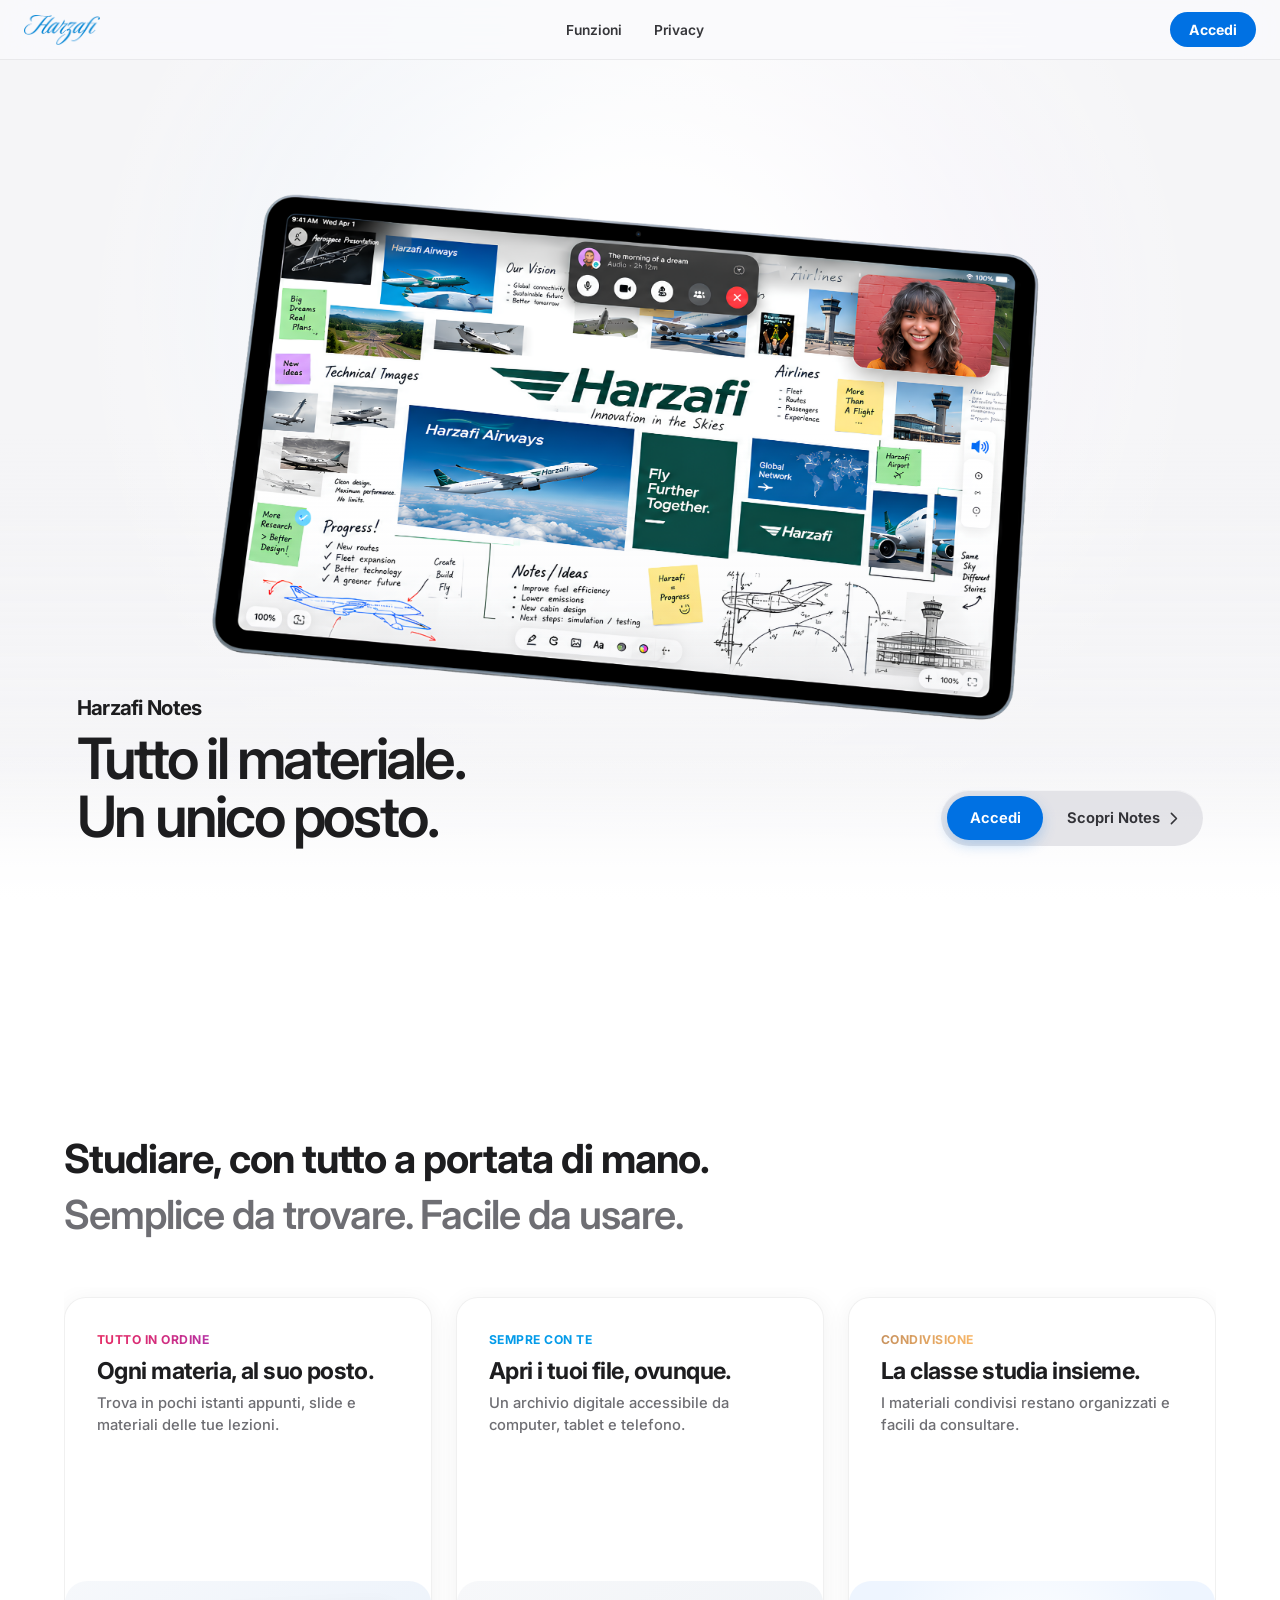
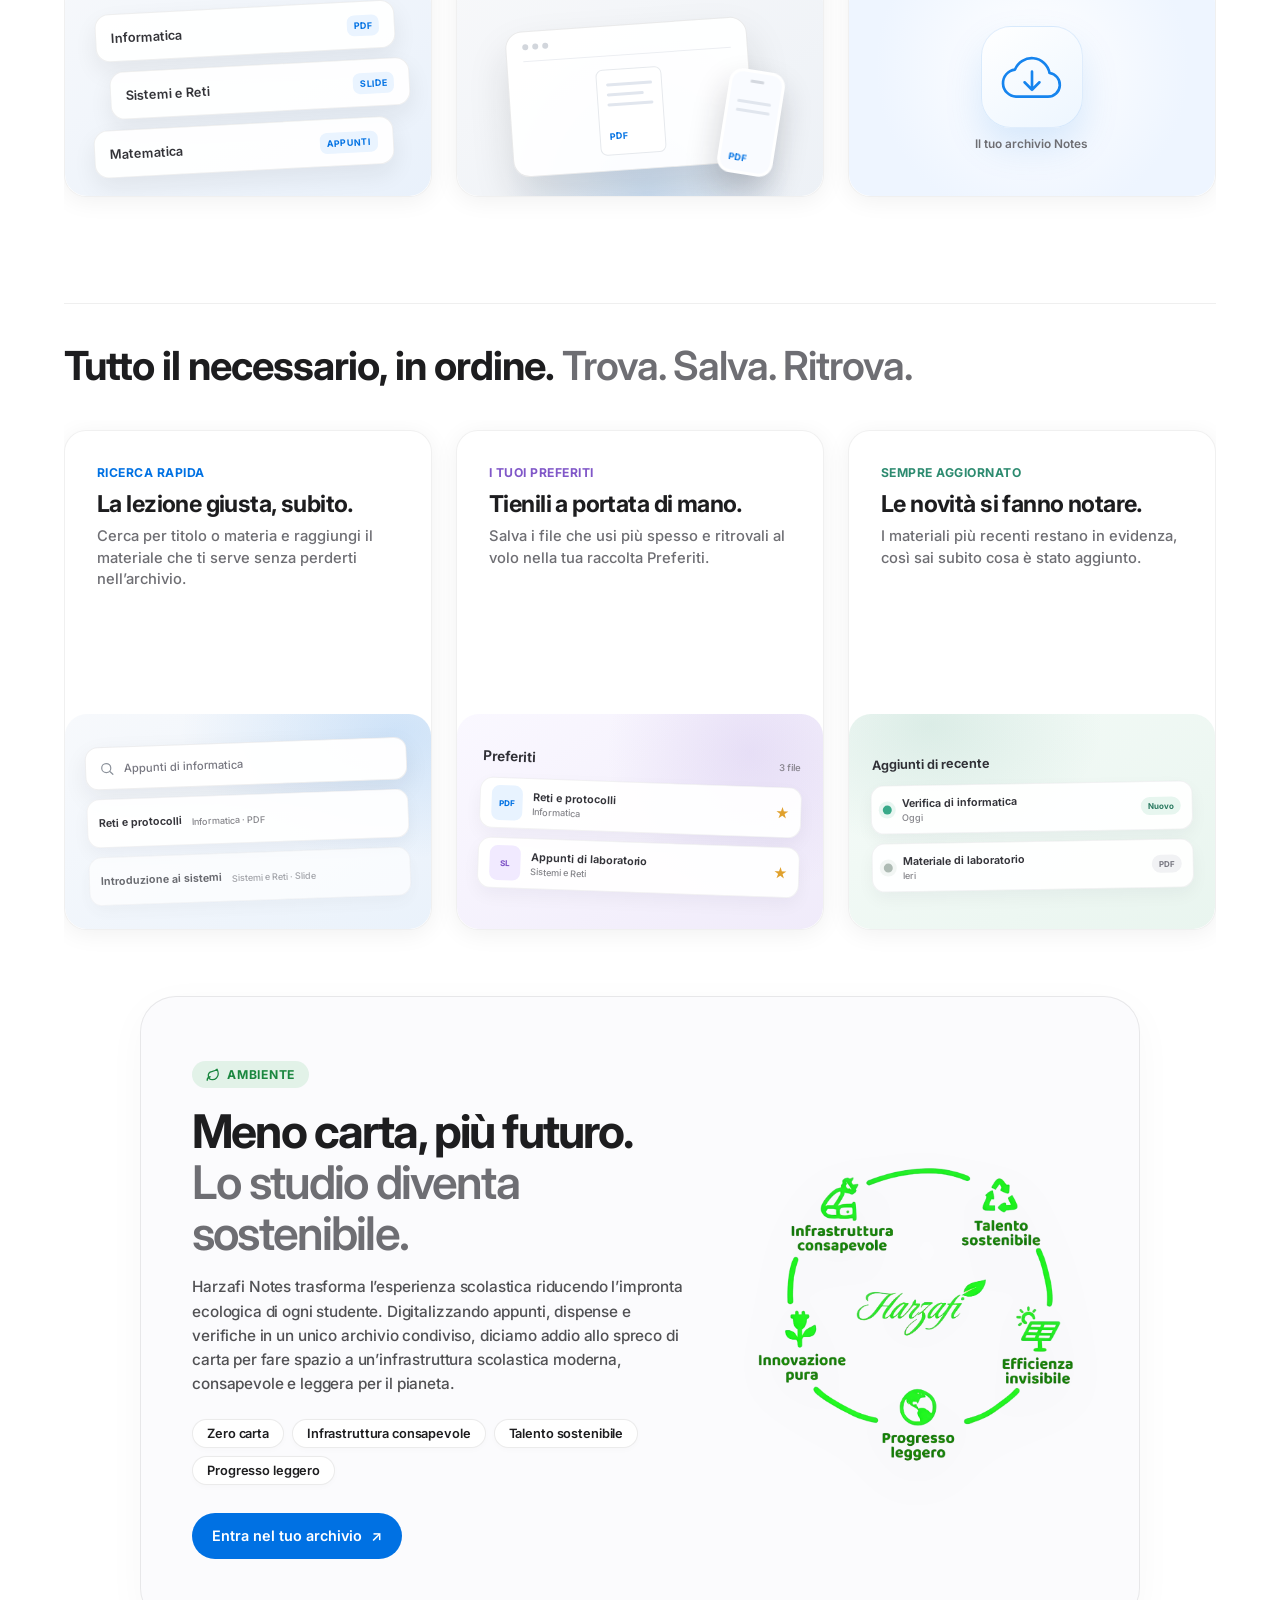
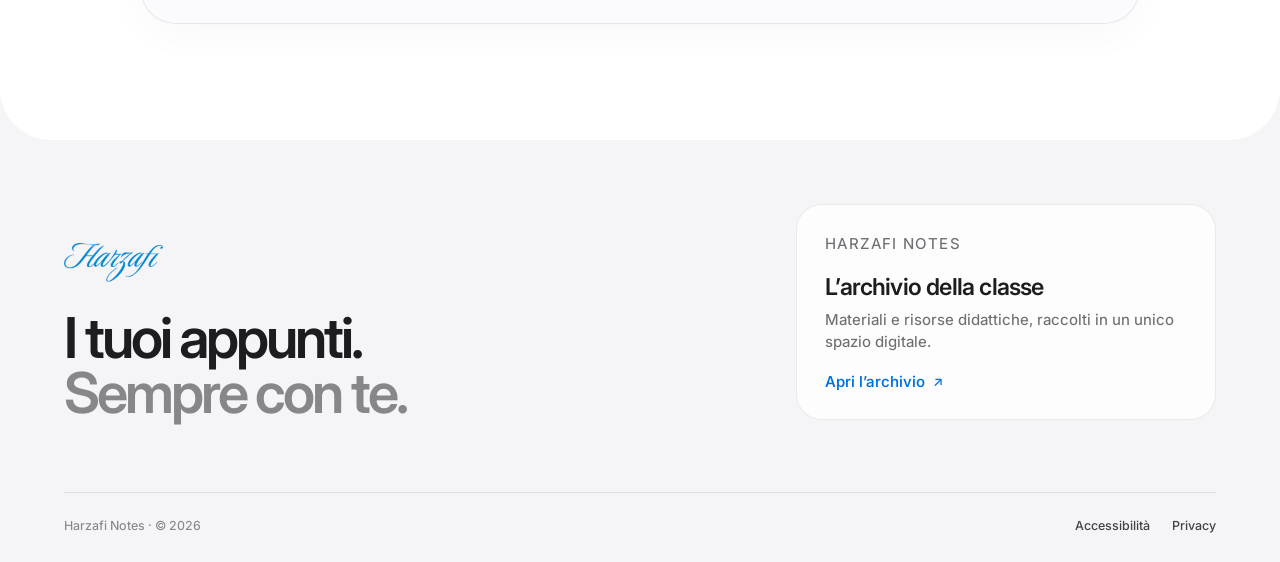
==== commit c81dc386: "Rimuovi classe reveal per rendere visibile la card Ambiente" ====
--- a/index.html
+++ b/index.html
@@ -176,7 +176,7 @@
                         </div>
                     </div>
                 </section>
-                <div class="notes-final-cta notes-env-card reveal">
+                <div class="notes-final-cta notes-env-card">
                     <div class="notes-env-grid">
                         <div class="notes-env-content">
                             <span class="notes-env-badge">
